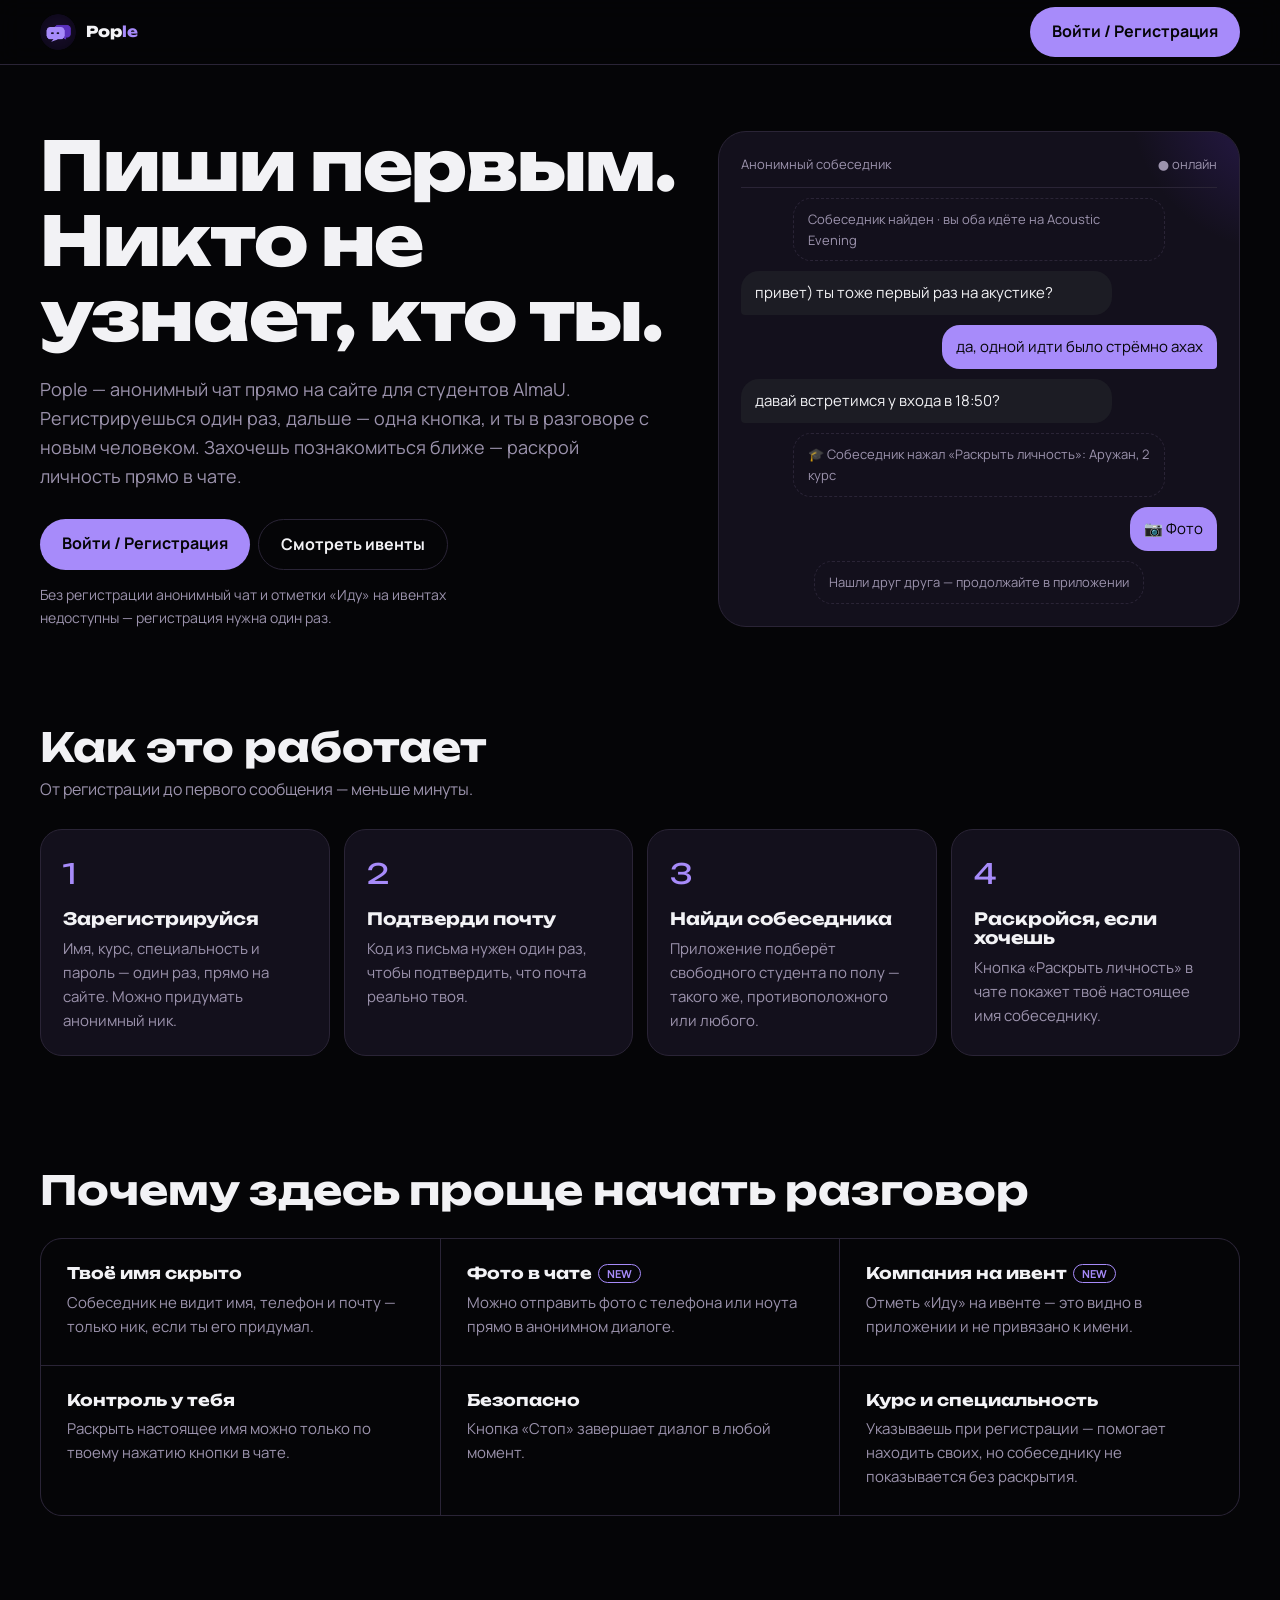
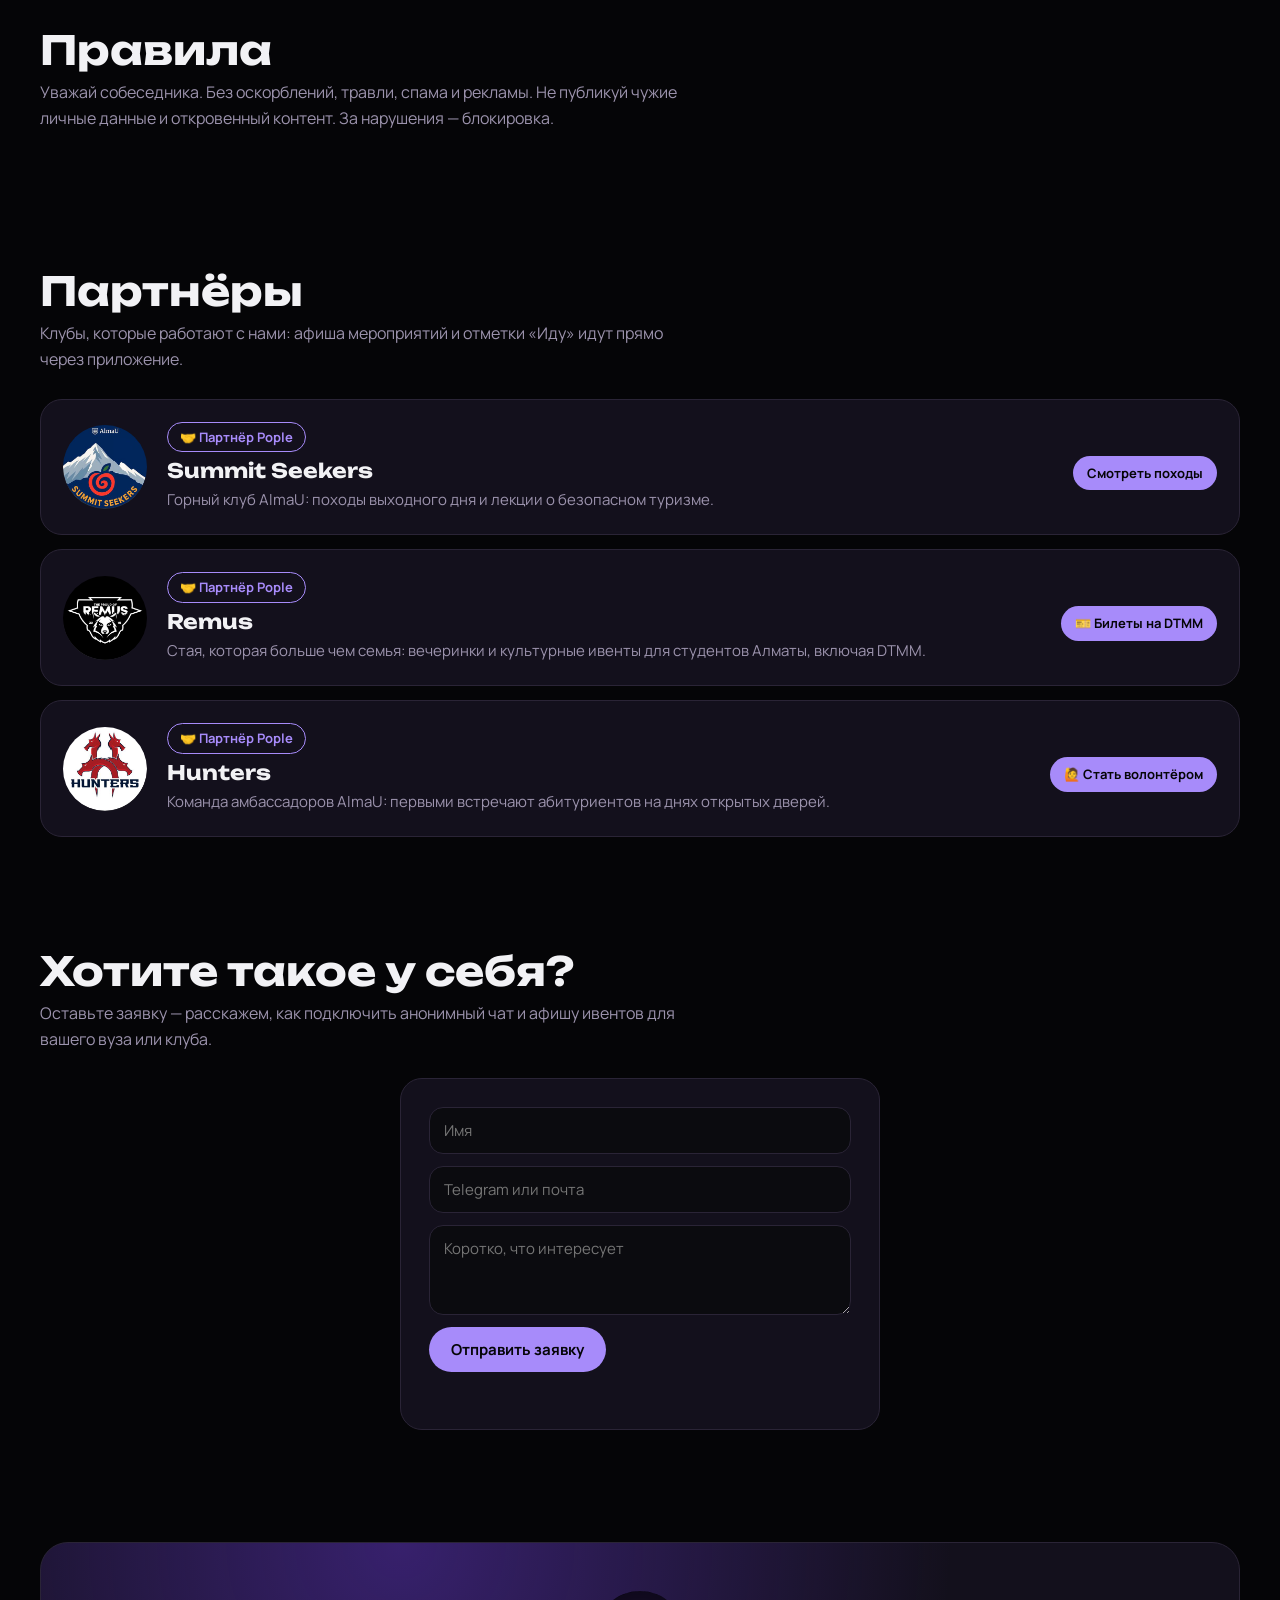
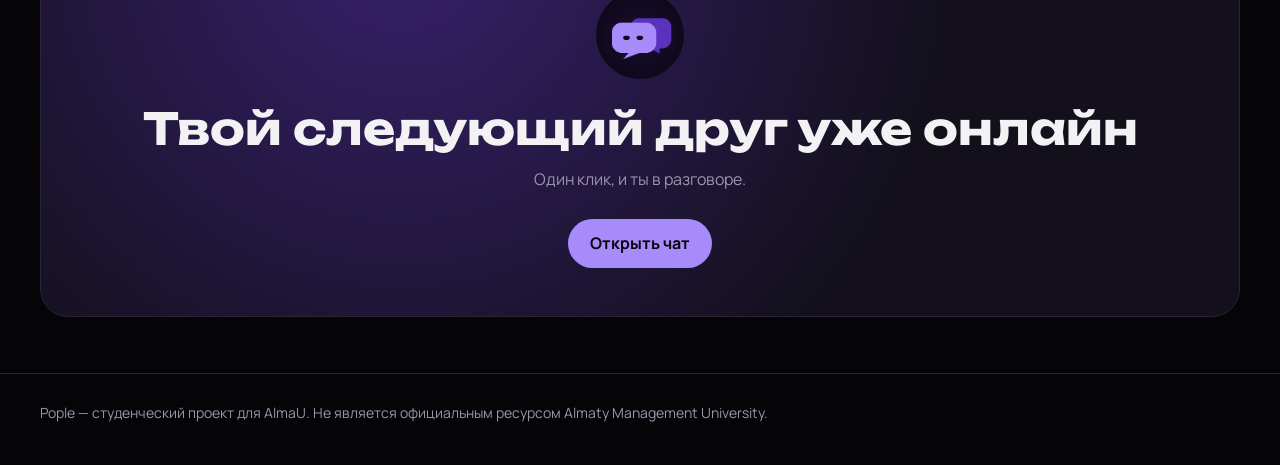
==== site/index.html @ d083f825 "Add Remus and Hunters as partners with their own pages - Home: partner cards for Summit Seekers, Rem" ====
<!DOCTYPE html>
<html lang="ru">
<head>
<meta charset="UTF-8">
<meta name="viewport" content="width=device-width, initial-scale=1, viewport-fit=cover">
<title>Pople — анонимный чат для студентов AlmaU</title>
<link rel="icon" type="image/png" href="img/favicon.png">
<link rel="apple-touch-icon" href="img/apple-touch-icon.png">
<link rel="manifest" href="manifest.json">
<meta name="theme-color" content="#050507">
<meta name="mobile-web-app-capable" content="yes">
<meta name="apple-mobile-web-app-capable" content="yes">
<meta name="apple-mobile-web-app-status-bar-style" content="black-translucent">
<meta name="apple-mobile-web-app-title" content="Pople">
<link rel="preconnect" href="https://fonts.googleapis.com">
<link href="https://fonts.googleapis.com/css2?family=Unbounded:wght@500;700;800&family=Manrope:wght@400;500;700&display=swap" rel="stylesheet">
<style>
:root{--bg:#050507;--panel:#13101c;--line:#2a2436;--text:#f2f2f5;--mute:#9c93ad;--acc:#a78bfa;--acc2:#5b31bd;
 box-sizing:border-box;padding-top:env(safe-area-inset-top,0px);padding-bottom:env(safe-area-inset-bottom,0px)}
*,*:before,*:after{box-sizing:inherit}
html{scroll-padding-top:env(safe-area-inset-top,0px)}
body{margin:0;background:var(--bg);color:var(--text);font:16px/1.6 Manrope,system-ui,sans-serif}
a{color:inherit}
h1,h2,h3{font-family:Unbounded,Manrope,sans-serif;line-height:1.1;margin:0}
.wrap{max-width:1240px;margin:0 auto;padding:0 20px}
nav{position:sticky;top:env(safe-area-inset-top,0px);z-index:10;background:rgba(5,5,7,.85);backdrop-filter:blur(12px);border-bottom:1px solid var(--line)}
nav .wrap{display:flex;align-items:center;gap:8px;height:64px}
.nav-drawer{position:absolute;top:calc(64px + env(safe-area-inset-top,0px));right:20px;max-width:calc(100vw - 40px);min-width:220px;
 background:var(--panel);border:1px solid var(--line);border-radius:18px;padding:8px;display:flex;flex-direction:column;gap:2px;
 box-shadow:0 20px 50px rgba(0,0,0,.5);opacity:0;visibility:hidden;transform:translateY(-8px);transition:opacity .18s,transform .18s}
.nav-drawer.open{opacity:1;visibility:visible;transform:translateY(0)}
.nav-drawer .tab{padding:12px 14px;border-radius:12px;white-space:nowrap}
.nav-drawer .tab.on{background:#1c1826;color:var(--text)}
.logo{display:flex;align-items:center;gap:10px;font-family:Unbounded;font-weight:800;font-size:15px;margin-right:auto;white-space:nowrap;text-decoration:none}
.logo img{width:36px;height:36px;border-radius:50%;flex:none}
.logo b{color:var(--acc)}
.tab{padding:8px 14px;border-radius:999px;text-decoration:none;color:var(--mute);white-space:nowrap;font-weight:500}
.tab.on{background:var(--panel);color:var(--text);border:1px solid var(--line)}
.btn{display:inline-block;background:var(--acc);color:#050507;font-weight:700;padding:12px 22px;border-radius:999px;text-decoration:none;white-space:nowrap}
.btn.ghost{background:transparent;color:var(--text);border:1px solid var(--line)}
.actions{display:flex;gap:8px;flex-wrap:wrap}
.btn.sm{padding:7px 14px;font-size:13px;margin-top:12px}
button.btn{font:700 15px Manrope,system-ui,sans-serif;cursor:pointer;border:none}
button.btn:disabled{opacity:.6;cursor:default}
.going-count{color:var(--mute)}
a:focus-visible,button:focus-visible{outline:2px solid var(--acc);outline-offset:3px}
section{padding:56px 0}
.page{display:none}.page.on{display:block}
/* [hidden] должен побеждать display:grid/flex классов вроде .lead — иначе скрытая форма всё равно видна */
[hidden]{display:none!important}
/* hero */
.hero{display:grid;grid-template-columns:1.1fr .9fr;gap:40px;align-items:center;padding:64px 0 40px}
.hero h1{font-size:clamp(34px,5.6vw,68px);font-weight:800;letter-spacing:-.02em}
.hero p{color:var(--mute);font-size:18px;max-width:34em;margin:22px 0 28px}
.chat{background:var(--panel);border:1px solid var(--line);border-radius:28px;padding:22px;min-height:380px;display:flex;flex-direction:column;gap:10px;position:relative;overflow:hidden}
.chat:before{content:"";position:absolute;inset:-40% -40% auto auto;width:320px;height:320px;background:radial-gradient(var(--acc2),transparent 70%);opacity:.35}
.chat .top{display:flex;justify-content:space-between;color:var(--mute);font-size:13px;border-bottom:1px solid var(--line);padding-bottom:12px;position:relative}
.msg{max-width:78%;padding:10px 14px;border-radius:18px;font-size:15px;position:relative;opacity:0;transform:translateY(8px);animation:in .4s forwards}
.msg.l{background:#1c1c24;border-bottom-left-radius:4px}
.msg.r{background:var(--acc);color:#050507;align-self:flex-end;border-bottom-right-radius:4px}
.msg.sys{align-self:center;background:transparent;border:1px dashed var(--line);color:var(--mute);font-size:13px}
@keyframes in{to{opacity:1;transform:none}}
@media (prefers-reduced-motion:reduce){.msg{animation:none;opacity:1;transform:none}}
/* sections */
.head{display:flex;justify-content:space-between;align-items:end;gap:20px;margin-bottom:26px;flex-wrap:wrap}
.head h2{font-size:clamp(26px,3.4vw,40px)}
.head p{color:var(--mute);margin:8px 0 0;max-width:40em}
.steps{display:grid;grid-template-columns:repeat(4,1fr);gap:14px}
.step{border:1px solid var(--line);border-radius:22px;padding:22px;background:var(--panel)}
.step span{font-family:Unbounded;color:var(--acc);font-size:28px}
.step h3{font-size:17px;margin:14px 0 8px}
.step p{color:var(--mute);margin:0;font-size:15px}
.feat{display:grid;grid-template-columns:repeat(3,1fr);gap:1px;background:var(--line);border:1px solid var(--line);border-radius:22px;overflow:hidden}
.feat div{background:var(--bg);padding:26px}
.feat h3{font-size:16px;margin-bottom:8px}.feat p{color:var(--mute);margin:0;font-size:15px}
.feat .new{color:var(--acc);font-size:11px;font-family:Manrope;font-weight:700;border:1px solid var(--acc);border-radius:999px;padding:1px 8px;margin-left:6px;vertical-align:middle}
code{background:#1c1c24;padding:2px 7px;border-radius:6px;color:var(--acc)}
.filters{display:flex;gap:8px;flex-wrap:wrap}
.filters button{background:var(--panel);color:var(--mute);border:1px solid var(--line);border-radius:999px;padding:8px 16px;font:500 14px Manrope;cursor:pointer}
.filters button.on{background:var(--text);color:var(--bg)}
.grid{display:grid;grid-template-columns:repeat(auto-fill,minmax(270px,1fr));gap:14px}
.tile{position:relative;border-radius:22px;overflow:hidden;min-height:320px;display:flex;flex-direction:column;justify-content:flex-end;padding:20px;border:1px solid var(--line);isolation:isolate}
.tile .art{position:absolute;inset:0;z-index:-1}
.tile .art:after{content:"";position:absolute;inset:0;background:linear-gradient(transparent 25%,rgba(5,5,7,.92) 78%)}
.tile .glyph{position:absolute;top:16px;left:18px;font-size:44px}
.tile .badge{position:absolute;top:16px;left:18px;width:76px;height:76px;border-radius:50%;object-fit:cover;border:2px solid rgba(255,255,255,.2);box-shadow:0 8px 24px rgba(0,0,0,.45);background:#fff}
.ev .badge{width:56px;height:56px}
.tile{padding-top:112px}.tile.ev{padding-top:92px}
.cta .mark{width:88px;height:88px;border-radius:50%;margin-bottom:18px}
.tile .ig{position:absolute;top:18px;right:18px;background:rgba(0,0,0,.45);backdrop-filter:blur(6px);font-size:12px;padding:5px 10px;border-radius:999px;text-decoration:none}
.tile h3{font-size:20px}
.tile p{color:#c8c8d2;font-size:14px;margin:8px 0 12px}
.chips{display:flex;gap:6px;flex-wrap:wrap}
.chips span{font-size:12px;border:1px solid rgba(255,255,255,.18);border-radius:999px;padding:3px 10px;color:#dcdce4}
.tile.wide{grid-column:span 2}
.ev .date{font-family:Unbounded;font-size:13px;color:var(--acc);margin-bottom:8px}
.ev .who{font-size:13px;color:var(--mute)}
.ev .btn{align-self:flex-start}
.empty{color:var(--mute);border:1px dashed var(--line);border-radius:22px;padding:28px;text-align:center}
.cta{border-radius:28px;padding:48px 28px;text-align:center;background:radial-gradient(circle at 30% 0,rgba(91,49,189,.5),transparent 60%),var(--panel);border:1px solid var(--line)}
.cta h2{font-size:clamp(26px,3.6vw,44px);margin-bottom:14px}.cta p{color:var(--mute);margin:0 0 26px}
.stats-bar{display:flex;gap:32px;flex-wrap:wrap;margin:28px 0 0}
.stats-bar div{display:flex;flex-direction:column;gap:4px}
.stats-bar b{font-family:Unbounded;font-size:30px;color:var(--acc)}
.stats-bar span{color:var(--mute);font-size:13px}
.lead{display:grid;gap:12px;max-width:480px;margin:0 auto;background:var(--panel);border:1px solid var(--line);border-radius:22px;padding:28px}
.lead input,.lead textarea{background:#0b0b0f;border:1px solid var(--line);border-radius:14px;padding:12px 14px;color:var(--text);font:15px Manrope;resize:vertical}
.lead input:focus,.lead textarea:focus{outline:2px solid var(--acc);outline-offset:1px}
.lead textarea{min-height:90px}
#register-student-fields{display:grid;gap:12px}
.lead .btn{justify-self:start;border:none;cursor:pointer;font:700 15px Manrope}
.lead-status{color:var(--mute);font-size:14px;margin:0;min-height:1.2em}
.partner-badge{display:inline-flex;align-items:center;gap:6px;border:1px solid var(--acc);color:var(--acc);border-radius:999px;padding:4px 12px;font-size:13px;font-weight:700}
.partner-card{display:flex;align-items:center;gap:20px;flex-wrap:wrap;background:var(--panel);border:1px solid var(--line);border-radius:22px;padding:22px;text-decoration:none}
.partner-card:hover{border-color:var(--acc)}
.partner-card img{width:84px;height:84px;border-radius:50%;object-fit:cover;flex:none}
.partner-card div{flex:1;min-width:220px}.partner-card h3{font-size:20px;margin:8px 0 6px}.partner-card p{color:var(--mute);margin:0;font-size:15px}
.partners{display:grid;gap:14px}
/* Страницы партнёров Remus и Hunters: свой акцент поверх общей темы */
#p-remus{--acc:#ecebf5;--glow:rgba(236,235,245,.18)}
#p-hunters{--acc:#ff5361;--glow:rgba(214,38,52,.35)}
.club-hero.themed{margin-top:32px;padding:40px 32px;border-radius:28px;border:1px solid var(--line);
  background:radial-gradient(circle at 15% 0,var(--glow),transparent 55%),radial-gradient(circle at 100% 100%,rgba(91,49,189,.25),transparent 50%),var(--panel)}
#p-remus .club-hero img{background:#000;border-color:#3a3a46}
#p-hunters .club-hero img{background:#fff;border-color:#5a1820}
.partner-form{max-width:none;margin:0}
.partner-form .row{display:grid;grid-template-columns:1fr 1fr;gap:12px}
.partner-form label{display:grid;gap:6px;font-size:13px;color:var(--mute)}
.partner-split{display:grid;grid-template-columns:1fr 1.1fr;gap:24px;align-items:start}
.partner-split .pitch h2{font-size:clamp(24px,3vw,36px);margin-bottom:12px}
.partner-split .pitch p{color:var(--mute);margin:0 0 14px}
.partner-split .pitch ul{margin:0;padding-left:20px;color:#dcdce4;display:grid;gap:8px}
@media(max-width:760px){.partner-split,.partner-form .row{grid-template-columns:1fr}.club-hero.themed{padding:28px 20px}}
.club-hero{display:flex;gap:32px;align-items:center;flex-wrap:wrap;padding:56px 0 24px}
.club-hero img{width:160px;height:160px;border-radius:50%;object-fit:cover;border:3px solid var(--line);flex:none}
.club-hero h1{font-size:clamp(34px,5vw,60px);font-weight:800;margin:14px 0 10px}
.club-hero p{color:var(--mute);font-size:18px;max-width:36em;margin:0 0 22px}
.hike{display:flex;flex-direction:column;gap:10px;background:var(--panel);border:1px solid var(--line);border-radius:22px;padding:22px}
.hike .when{font-family:Unbounded;font-size:13px;color:var(--acc)}
.hike h3{font-size:19px}.hike p{margin:0;color:var(--mute);font-size:14px}
.hike .meta{display:flex;gap:6px;flex-wrap:wrap}
.hike .meta span,.demo-tag{font-size:12px;border:1px solid var(--line);border-radius:999px;padding:3px 10px;color:#dcdce4}
.demo-tag{color:var(--mute);margin-left:8px;font-family:Manrope;font-weight:500}
.spots{font-size:13px;color:var(--text)}
.bar{height:6px;border-radius:99px;background:var(--line);overflow:hidden}.bar i{display:block;height:100%;background:var(--acc);border-radius:99px}
.hike .btn{align-self:flex-start;margin-top:auto}
.rules{display:grid;gap:10px;padding:0;margin:0;list-style:none}
.rules li{background:var(--panel);border:1px solid var(--line);border-radius:16px;padding:14px 18px;color:#dcdce4}
.checklist{display:grid;grid-template-columns:repeat(auto-fill,minmax(260px,1fr));gap:8px}
.checklist label{display:flex;gap:10px;align-items:center;background:var(--panel);border:1px solid var(--line);border-radius:14px;padding:11px 14px;cursor:pointer}
.checklist input{accent-color:var(--acc);width:18px;height:18px;flex:none}
details.lesson{background:var(--panel);border:1px solid var(--line);border-radius:16px;margin-bottom:10px}
details.lesson summary{padding:16px 20px;cursor:pointer;font-weight:700;list-style:none}
details.lesson summary::-webkit-details-marker{display:none}
details.lesson[open] summary{color:var(--acc)}
details.lesson ul{margin:0;padding:0 20px 18px 40px;color:#dcdce4;display:grid;gap:6px}
.authbox{max-width:480px;margin:0 auto;display:grid;gap:14px}
.authtabs{display:flex;gap:8px;background:var(--panel);border:1px solid var(--line);border-radius:999px;padding:4px}
.authtab{flex:1;border:none;background:transparent;color:var(--mute);padding:10px;border-radius:999px;font:700 14px Manrope;cursor:pointer}
.authtab.on{background:var(--acc);color:#050507}
.gender-pick{display:flex;gap:10px;flex-wrap:wrap;justify-content:center}
.gender-pick label{display:flex;align-items:center;gap:8px;background:var(--panel);border:1px solid var(--line);border-radius:999px;padding:9px 16px;cursor:pointer;font-size:14px}
.gender-pick input{accent-color:var(--acc)}
#chat-box{max-height:60vh;overflow-y:auto}
.people-search{width:100%;max-width:480px;display:block;margin:0 auto 18px;background:#0b0b0f;border:1px solid var(--line);
 border-radius:999px;padding:12px 18px;color:var(--text);font:15px Manrope}
.people-search:focus{outline:2px solid var(--acc);outline-offset:1px}
.people-row{display:flex;justify-content:space-between;align-items:center;gap:12px;background:var(--panel);
 border:1px solid var(--line);border-radius:16px;padding:14px 18px;margin-bottom:8px}
.people-row small{color:var(--mute);font-size:13px;display:block;margin-top:2px}
.course-card{background:var(--panel);border:1px solid var(--line);border-radius:16px;padding:16px 18px;margin-bottom:10px}
.course-card h4{margin:0 0 4px;font-size:17px}
.course-card .meta{color:var(--mute);font-size:13px;margin:0 0 10px}
.course-card .actions{margin-top:10px}
.mini-form{display:flex;gap:8px;flex-wrap:wrap;align-items:center;margin-top:10px;padding-top:10px;border-top:1px solid var(--line)}
.mini-form input,.mini-form select{background:#0b0b0f;border:1px solid var(--line);border-radius:10px;padding:8px 10px;color:var(--text);font:14px Manrope}
.mini-form input[type="number"]{width:80px}
.mini-form input[type="time"]{width:110px}
.roster-row{display:flex;justify-content:space-between;align-items:center;gap:10px;padding:8px 0;border-top:1px solid var(--line)}
.roster-row:first-child{border-top:none}
.grade-pill{font-size:12px;border:1px solid var(--line);border-radius:999px;padding:3px 10px;color:#dcdce4;margin:2px 4px 2px 0;display:inline-block}
.chat-input{display:flex;gap:10px;margin-top:14px}
.chat-input input{flex:1;background:#0b0b0f;border:1px solid var(--line);border-radius:999px;padding:12px 18px;color:var(--text);font:15px Manrope}
.chat-input input:focus{outline:2px solid var(--acc);outline-offset:1px}
.chat-input .btn{border:none;cursor:pointer;padding:12px 22px}
.chat-input #photo-btn{border-radius:999px;padding:10px 14px;cursor:pointer;font-size:17px;flex:none}
.msg img{max-width:100%;border-radius:12px;display:block}
.msg.reveal{align-self:center;background:rgba(167,139,250,.16);border:1px solid var(--acc);color:var(--acc);font-weight:700;font-size:14px;border-radius:14px}
.empty .btn{margin-top:14px}
footer{border-top:1px solid var(--line);color:var(--mute);font-size:14px;padding:28px 0 40px}
@media(max-width:900px){.hero{grid-template-columns:1fr}.steps{grid-template-columns:1fr 1fr}.feat{grid-template-columns:1fr}.tile.wide{grid-column:auto}}
@media(max-width:520px){.steps{grid-template-columns:1fr}nav .btn{padding:8px 14px;font-size:13px}}
</style>
</head>
<body>
<nav>
 <div class="wrap">
  <a href="#home" class="logo"><img src="img/logo.png" alt=""><span>Pop<b>le</b></span></a>
  <button type="button" class="btn ghost" id="nav-menu-btn" aria-expanded="false" aria-controls="nav-drawer" hidden>☰ Меню</button>
  <a class="btn" id="nav-auth-btn" href="#chat">Войти / Регистрация</a>
 </div>
 <div class="nav-drawer" id="nav-drawer">
  <a class="tab" href="#home" data-p="home">О проекте</a>
  <a class="tab" href="#clubs" data-p="clubs">Студенческие клубы</a>
  <a class="tab" href="#events" data-p="events">Ивенты</a>
  <a class="tab" href="#summit" data-p="summit">🏔 Summit Seekers</a>
  <a class="tab" href="#remus" data-p="remus">🐺 Remus</a>
  <a class="tab" href="#hunters" data-p="hunters">🦅 Hunters</a>
  <a class="tab" href="#chat" data-p="chat">💬 Анонимный чат</a>
  <a class="tab" href="#people" data-p="people">🔎 Люди</a>
  <a class="tab" href="#academics" data-p="academics">🎓 Учёба</a>
 </div>
</nav>

<main class="wrap">
<!-- HOME -->
<div class="page" id="p-home">
 <div class="hero">
  <div>
   <h1>Пиши первым. Никто не узнает, кто ты.</h1>
   <p>Pople — анонимный чат прямо на сайте для студентов AlmaU. Регистрируешься один раз, дальше — одна кнопка, и ты в разговоре с новым человеком. Захочешь познакомиться ближе — раскрой личность прямо в чате.</p>
   <div class="actions">
    <a class="btn" href="#chat" id="hero-auth-btn">Войти / Регистрация</a>
    <a class="btn" href="#chat" id="hero-authed-btn" hidden>💬 Открыть анонимный чат</a>
    <a class="btn ghost" href="#events">Смотреть ивенты</a>
   </div>
   <p style="color:var(--mute);font-size:14px;margin:14px 0 0" id="hero-auth-note">Без регистрации анонимный чат и отметки «Иду» на ивентах недоступны — регистрация нужна один раз.</p>
   <div class="stats-bar" id="stats" aria-live="polite"></div>
  </div>
  <div class="chat" aria-label="Пример анонимного диалога">
   <div class="top"><span>Анонимный собеседник</span><span>● онлайн</span></div>
   <div class="msg sys" style="animation-delay:.2s">Собеседник найден · вы оба идёте на Acoustic Evening</div>
   <div class="msg l" style="animation-delay:.8s">привет) ты тоже первый раз на акустике?</div>
   <div class="msg r" style="animation-delay:1.6s">да, одной идти было стрёмно ахах</div>
   <div class="msg l" style="animation-delay:2.4s">давай встретимся у входа в 18:50?</div>
   <div class="msg sys" style="animation-delay:3.2s">🎓 Собеседник нажал «Раскрыть личность»: Аружан, 2 курс</div>
   <div class="msg r" style="animation-delay:4s">📷 Фото</div>
   <div class="msg sys" style="animation-delay:4.6s">Нашли друг друга — продолжайте в приложении</div>
  </div>
 </div>

 <section>
  <div class="head"><div><h2>Как это работает</h2><p>От регистрации до первого сообщения — меньше минуты.</p></div></div>
  <div class="steps">
   <div class="step"><span>1</span><h3>Зарегистрируйся</h3><p>Имя, курс, специальность и пароль — один раз, прямо на сайте. Можно придумать анонимный ник.</p></div>
   <div class="step"><span>2</span><h3>Подтверди почту</h3><p>Код из письма нужен один раз, чтобы подтвердить, что почта реально твоя.</p></div>
   <div class="step"><span>3</span><h3>Найди собеседника</h3><p>Приложение подберёт свободного студента по полу — такого же, противоположного или любого.</p></div>
   <div class="step"><span>4</span><h3>Раскройся, если хочешь</h3><p>Кнопка «Раскрыть личность» в чате покажет твоё настоящее имя собеседнику.</p></div>
  </div>
 </section>

 <section>
  <div class="head"><div><h2>Почему здесь проще начать разговор</h2></div></div>
  <div class="feat">
   <div><h3>Твоё имя скрыто</h3><p>Собеседник не видит имя, телефон и почту — только ник, если ты его придумал.</p></div>
   <div><h3>Фото в чате<span class="new">NEW</span></h3><p>Можно отправить фото с телефона или ноута прямо в анонимном диалоге.</p></div>
   <div><h3>Компания на ивент<span class="new">NEW</span></h3><p>Отметь «Иду» на ивенте — это видно в приложении и не привязано к имени.</p></div>
   <div><h3>Контроль у тебя</h3><p>Раскрыть настоящее имя можно только по твоему нажатию кнопки в чате.</p></div>
   <div><h3>Безопасно</h3><p>Кнопка «Стоп» завершает диалог в любой момент.</p></div>
   <div><h3>Курс и специальность</h3><p>Указываешь при регистрации — помогает находить своих, но собеседнику не показывается без раскрытия.</p></div>
  </div>
 </section>

 <section>
  <div class="head"><div><h2>Правила</h2><p>Уважай собеседника. Без оскорблений, травли, спама и рекламы. Не публикуй чужие личные данные и откровенный контент. За нарушения — блокировка.</p></div></div>
 </section>

 <section>
  <div class="head"><div><h2>Партнёры</h2><p>Клубы, которые работают с нами: афиша мероприятий и отметки «Иду» идут прямо через приложение.</p></div></div>
  <div class="partners">
   <a class="partner-card" href="#summit">
    <img src="img/clubs/summit.jpg" alt="Логотип Summit Seekers">
    <div><span class="partner-badge">🤝 Партнёр Pople</span><h3>Summit Seekers</h3>
    <p>Горный клуб AlmaU: походы выходного дня и лекции о безопасном туризме.</p></div>
    <span class="btn sm">Смотреть походы</span>
   </a>
   <a class="partner-card" href="#remus">
    <img src="img/clubs/remus.jpg" alt="Логотип Remus">
    <div><span class="partner-badge">🤝 Партнёр Pople</span><h3>Remus</h3>
    <p>Стая, которая больше чем семья: вечеринки и культурные ивенты для студентов Алматы, включая DTMM.</p></div>
    <span class="btn sm">🎫 Билеты на DTMM</span>
   </a>
   <a class="partner-card" href="#hunters">
    <img src="img/clubs/hunters.jpg" alt="Логотип Hunters">
    <div><span class="partner-badge">🤝 Партнёр Pople</span><h3>Hunters</h3>
    <p>Команда амбассадоров AlmaU: первыми встречают абитуриентов на днях открытых дверей.</p></div>
    <span class="btn sm">🙋 Стать волонтёром</span>
   </a>
  </div>
 </section>

 <section>
  <div class="head"><div><h2>Хотите такое у себя?</h2><p>Оставьте заявку — расскажем, как подключить анонимный чат и афишу ивентов для вашего вуза или клуба.</p></div></div>
  <form class="lead" id="lead-form">
   <input name="name" placeholder="Имя" required maxlength="80" autocomplete="name">
   <input name="contact" placeholder="Telegram или почта" required maxlength="80" autocomplete="email">
   <textarea name="message" placeholder="Коротко, что интересует" maxlength="300"></textarea>
   <button class="btn" type="submit">Отправить заявку</button>
   <p class="lead-status" id="lead-status"></p>
  </form>
 </section>

 <section><div class="cta"><img class="mark" src="img/logo.png" alt="Логотип Pople"><h2>Твой следующий друг уже онлайн</h2><p>Один клик, и ты в разговоре.</p><a class="btn" href="#chat">Открыть чат</a></div></section>
</div>

<!-- CLUBS -->
<div class="page" id="p-clubs">
 <section>
  <div class="head"><div><h2>Студенческие клубы AlmaU</h2><p>Найди своих: от сцены и спорта до гор и искусства. Нажми на Instagram клуба, чтобы вступить.</p></div>
   <div class="filters" id="cf"></div></div>
  <div class="grid" id="clubs"></div>
 </section>
</div>

<!-- SUMMIT SEEKERS: партнёр -->
<div class="page" id="p-summit">
 <div class="club-hero">
  <img src="img/clubs/summit.jpg" alt="Логотип Summit Seekers">
  <div>
   <span class="partner-badge">🤝 Партнёр Pople</span>
   <h1>Summit Seekers</h1>
   <p>Горный клуб AlmaU: безопасный туризм, выносливость, командная работа и бережное отношение к природе. Лекции о туризме и походы в горы.</p>
   <div class="actions">
    <a class="btn" href="#summit" data-scroll="summit-hikes">Выбрать поход</a>
    <a class="btn ghost" href="https://instagram.com/summit.seekers.almau" target="_blank" rel="noopener">Instagram клуба</a>
   </div>
  </div>
 </div>

 <section id="summit-hikes">
  <div class="head"><div><h2>Ближайшие походы</h2><p>Запись на походы временно на паузе — переносим её из Telegram-бота прямо в приложение. Следите за Instagram клуба, чтобы не пропустить.</p></div></div>
  <div class="grid" id="hikes" aria-live="polite"></div>
 </section>

 <section>
  <div class="head"><div><h2>Как это работает</h2></div></div>
  <div class="steps">
   <div class="step"><span>1</span><h3>Выберите поход</h3><p>Дата, сбор, сложность и число свободных мест видны сразу.</p></div>
   <div class="step"><span>2</span><h3>Запишитесь</h3><p>Запись переезжает в приложение — скоро можно будет оставить имя и телефон прямо здесь.</p></div>
   <div class="step"><span>3</span><h3>Получите напоминания</h3><p>За сутки и за 3 часа: место сбора, прогноз погоды и список вещей.</p></div>
   <div class="step"><span>4</span><h3>Отметьтесь после спуска</h3><p>Кнопка «Я спустился» сообщает организатору, что вы вернулись. Есть и кнопка SOS.</p></div>
  </div>
 </section>

 <section>
  <div class="head"><div><h2>Безопасность в горах</h2></div></div>
  <ul class="rules" id="safety"></ul>
 </section>

 <section>
  <div class="head"><div><h2>Что взять с собой</h2><p>Отмечайте, что уже собрали: галочки сохраняются в вашем браузере.</p></div></div>
  <div class="checklist" id="gear"></div>
 </section>

 <section>
  <div class="head"><div><h2>Школа туризма</h2><p>Короткие уроки для тех, кто идёт в горы. Те же уроки есть в боте: команда /school.</p></div></div>
  <div id="lessons"></div>
 </section>

 <section><div class="cta"><img class="mark" src="img/clubs/summit.jpg" alt="Логотип Summit Seekers"><h2>Идёте в горы с Summit Seekers?</h2><p>Summit Seekers — партнёр Pople.</p><a class="btn ghost" href="https://instagram.com/summit.seekers.almau" target="_blank" rel="noopener">Instagram клуба</a></div></section>
</div>

<!-- REMUS: партнёр -->
<div class="page" id="p-remus">
 <div class="club-hero themed">
  <img src="img/clubs/remus.jpg" alt="Логотип Remus">
  <div>
   <span class="partner-badge">🤝 Партнёр Pople</span>
   <h1>Remus</h1>
   <p>Стая, которая больше чем семья. С 2015 года Remus собирает студентов Алматы на культурные и развлекательные вечеринки: DTMM, Remus Night, Secret Santa и AVA.</p>
   <div class="actions">
    <a class="btn" href="#remus" data-scroll="remus-tickets">🎫 Купить билет на DTMM</a>
    <a class="btn ghost" href="https://instagram.com/remus.almaty" target="_blank" rel="noopener">Instagram клуба</a>
   </div>
  </div>
 </div>

 <section id="remus-tickets">
  <div class="partner-split">
   <div class="pitch">
    <span class="partner-badge">🎫 DTMM</span>
    <h2>Билеты на DTMM</h2>
    <p>Главный ивент стаи Remus. Оставь заявку на билет: организаторы свяжутся с тобой, расскажут про оплату и пришлют билет.</p>
    <ul>
     <li>Дата, место и цена — у организаторов и в Instagram клуба.</li>
     <li>Можно взять билеты сразу на компанию, до 10 штук.</li>
     <li>Хочешь пойти, но не с кем? Найди компанию в анонимном чате Pople.</li>
    </ul>
   </div>
   <form class="lead partner-form" id="remus-ticket-form">
    <div class="row">
     <label>Имя<input name="name" required maxlength="80" autocomplete="name"></label>
     <label>Telegram или телефон<input name="contact" required maxlength="80" autocomplete="tel"></label>
    </div>
    <label>Сколько билетов<input name="qty" type="number" min="1" max="10" value="1" required></label>
    <label>Комментарий<textarea name="note" maxlength="200" placeholder="Например: идём втроём с 2 курса"></textarea></label>
    <button class="btn" type="submit">🎫 Купить билет на DTMM</button>
    <p class="lead-status" id="remus-ticket-status" aria-live="polite"></p>
   </form>
  </div>
 </section>

 <section>
  <div class="head"><div><h2>Ивенты стаи</h2><p>Отмечайся «Иду» во вкладке «Ивенты», чтобы найти компанию.</p></div></div>
  <div class="grid" id="remus-events" aria-live="polite"></div>
 </section>

 <section>
  <div class="head"><div><h2>Как купить билет</h2></div></div>
  <div class="steps">
   <div class="step"><span>1</span><h3>Оставь заявку</h3><p>Имя, контакт и сколько билетов нужно.</p></div>
   <div class="step"><span>2</span><h3>Жди сообщения</h3><p>Организатор Remus напишет тебе в Telegram или позвонит.</p></div>
   <div class="step"><span>3</span><h3>Оплати</h3><p>Способ оплаты и цену подскажет организатор.</p></div>
   <div class="step"><span>4</span><h3>Приходи</h3><p>Покажи билет на входе — и ты в стае.</p></div>
  </div>
 </section>

 <section><div class="cta"><img class="mark" src="img/clubs/remus.jpg" alt="Логотип Remus" style="background:#000"><h2>Увидимся на DTMM?</h2><p>Remus — партнёр Pople.</p><div class="actions" style="justify-content:center"><a class="btn" href="#remus" data-scroll="remus-tickets">🎫 Купить билет на DTMM</a><a class="btn ghost" href="https://instagram.com/remus.almaty" target="_blank" rel="noopener">Instagram клуба</a></div></div></section>
</div>

<!-- HUNTERS: партнёр -->
<div class="page" id="p-hunters">
 <div class="club-hero themed">
  <img src="img/clubs/hunters.jpg" alt="Логотип Hunters">
  <div>
   <span class="partner-badge">🤝 Партнёр Pople</span>
   <h1>Hunters</h1>
   <p>Команда амбассадоров AlmaU: первые, кого встречают абитуриенты. Продвигают университет и его ценности на днях открытых дверей, выставках и студенческих вечеринках.</p>
   <div class="actions">
    <a class="btn" href="#hunters" data-scroll="hunters-volunteer">🙋 Записаться волонтёром на день открытых дверей</a>
    <a class="btn ghost" href="https://instagram.com/almau_hunters" target="_blank" rel="noopener">Instagram клуба</a>
   </div>
  </div>
 </div>

 <section id="hunters-volunteer">
  <div class="partner-split">
   <div class="pitch">
    <span class="partner-badge">🦅 Open Day</span>
    <h2>Волонтёры на день открытых дверей</h2>
    <p id="hunters-openday-date">Hunters собирают команду волонтёров, которые помогут абитуриентам и их родителям познакомиться с AlmaU.</p>
    <ul>
     <li>Встречать гостей и помогать на регистрации.</li>
     <li>Проводить экскурсии по кампусу.</li>
     <li>Рассказывать о студенческой жизни и клубах.</li>
    </ul>
   </div>
   <form class="lead partner-form" id="hunters-volunteer-form">
    <div class="row">
     <label>Имя и фамилия<input name="name" required maxlength="80" autocomplete="name"></label>
     <label>Telegram или телефон<input name="contact" required maxlength="80" autocomplete="tel"></label>
    </div>
    <label>Курс и специальность<input name="course" maxlength="60" placeholder="Например: 2 курс, маркетинг"></label>
    <label>Почему хочешь стать волонтёром<textarea name="note" maxlength="180"></textarea></label>
    <button class="btn" type="submit">🙋 Записаться волонтёром</button>
    <p class="lead-status" id="hunters-volunteer-status" aria-live="polite"></p>
   </form>
  </div>
 </section>

 <section>
  <div class="head"><div><h2>Как стать волонтёром</h2></div></div>
  <div class="steps">
   <div class="step"><span>1</span><h3>Оставь заявку</h3><p>Имя, курс и контакт — меньше минуты.</p></div>
   <div class="step"><span>2</span><h3>Познакомься с командой</h3><p>Hunters свяжутся с тобой и позовут на встречу перед Open Day.</p></div>
   <div class="step"><span>3</span><h3>Получи роль</h3><p>Регистрация, экскурсии или навигация — по твоему выбору.</p></div>
   <div class="step"><span>4</span><h3>Встречай абитуриентов</h3><p>Покажи им AlmaU таким, каким его знаешь ты.</p></div>
  </div>
 </section>

 <section><div class="cta"><img class="mark" src="img/clubs/hunters.jpg" alt="Логотип Hunters" style="background:#fff"><h2>Станешь лицом AlmaU на Open Day?</h2><p>Hunters — партнёр Pople.</p><div class="actions" style="justify-content:center"><a class="btn" href="#hunters" data-scroll="hunters-volunteer">🙋 Записаться волонтёром на день открытых дверей</a><a class="btn ghost" href="https://instagram.com/almau_hunters" target="_blank" rel="noopener">Instagram клуба</a></div></div></section>
</div>

<!-- EVENTS -->
<div class="page" id="p-events">
 <section>
  <div class="head"><div><h2>Ивенты и встречи со спикерами</h2><p>Отметься «Иду» — подбор компании на ивент скоро заработает прямо в приложении.</p></div>
   <div class="filters" id="ef"></div></div>
  <div class="grid" id="events"></div>
 </section>
</div>

<!-- ЧАТ: анонимный чат прямо на сайте, без Telegram -->
<div class="page" id="p-chat">
 <section id="chat-auth">
  <div class="head"><div><h2>Анонимный чат</h2><p>Зарегистрируйся — мы анонимно соединим тебя с другим студентом. Имя, фамилию и телефон собеседник не видит.</p></div></div>
  <div class="authbox">
   <div class="authtabs">
    <button type="button" class="authtab on" data-authtab="login">Войти</button>
    <button type="button" class="authtab" data-authtab="register">Регистрация</button>
   </div>
   <form class="lead" id="login-form">
    <input name="email" type="email" placeholder="Почта" required autocomplete="email">
    <input name="password" type="password" placeholder="Пароль" required autocomplete="current-password">
    <button class="btn" type="submit">Войти</button>
    <p class="lead-status" id="login-status"></p>
   </form>
   <form class="lead" id="register-form" hidden>
    <div class="gender-pick">
     <label><input type="radio" name="account_type" value="student" checked> Студент</label>
     <label><input type="radio" name="account_type" value="teacher"> Преподаватель</label>
     <label><input type="radio" name="account_type" value="registrar"> Отдел расписания</label>
    </div>
    <input name="first_name" placeholder="Имя" required maxlength="80" autocomplete="given-name">
    <input name="last_name" placeholder="Фамилия" required maxlength="80" autocomplete="family-name">
    <input name="phone" placeholder="Телефон" required autocomplete="tel">
    <input name="email" type="email" placeholder="Почта" required autocomplete="email">
    <input name="password" type="password" placeholder="Пароль (мин. 6 символов)" required minlength="6" autocomplete="new-password">
    <div id="register-student-fields">
     <input name="course" placeholder="Курс (например, 2)" maxlength="120">
     <input name="specialty" placeholder="Специальность" maxlength="120">
     <input name="nickname" placeholder="Анонимный ник (необязательно)" maxlength="40">
     <div class="gender-pick">
      <label><input type="radio" name="gender" value="male"> Парень</label>
      <label><input type="radio" name="gender" value="female"> Девушка</label>
     </div>
    </div>
    <input name="invite_key" id="register-invite-key" placeholder="Ключ-приглашение от администрации" maxlength="80" hidden>
    <button class="btn" type="submit" id="register-submit-btn">Зарегистрироваться</button>
    <input name="code" id="register-code" placeholder="Код из письма (6 цифр)" inputmode="numeric" maxlength="6" autocomplete="one-time-code" hidden>
    <button class="btn" type="button" id="register-verify-btn" hidden>Подтвердить почту</button>
    <p class="lead-status" id="register-status"></p>
   </form>
  </div>
 </section>

 <section id="chat-search" hidden>
  <div class="head"><div><h2>Найти собеседника</h2><p>Кого ищешь?</p></div></div>
  <div class="authbox">
   <div class="gender-pick">
    <label><input type="radio" name="preference" value="any" checked> Любой пол</label>
    <label><input type="radio" name="preference" value="same"> Такой же пол</label>
    <label><input type="radio" name="preference" value="opposite"> Противоположный пол</label>
   </div>
   <div class="actions" style="justify-content:center">
    <button class="btn" id="search-btn" type="button">🔍 Найти собеседника</button>
    <button class="btn ghost" id="logout-btn" type="button">Выйти</button>
   </div>
  </div>
 </section>

 <section id="chat-waiting" hidden>
  <div class="empty">Ищем собеседника…<br><button class="btn ghost sm" id="cancel-search-btn" type="button">Отменить</button></div>
 </section>

 <section id="chat-room" hidden>
  <div class="head"><div><h2 id="chat-partner-name">Анонимный собеседник</h2><p>Сообщения анонимны — ни твой телефон, ни фамилия ему не видны, пока кто-то не нажмёт «Раскрыть личность».</p></div>
   <div class="actions">
    <button class="btn ghost sm" id="reveal-btn" type="button">🎓 Раскрыть личность</button>
    <button class="btn ghost sm" id="next-btn" type="button">⏭ Следующий</button>
    <button class="btn ghost sm" id="stop-btn" type="button">⛔ Стоп</button>
   </div>
  </div>
  <div class="chat" id="chat-box" aria-live="polite"></div>
  <form class="chat-input" id="send-form">
   <button class="btn ghost" id="photo-btn" type="button" title="Отправить фото">📷</button>
   <input type="file" id="photo-input" accept="image/jpeg,image/png,image/webp,image/gif" hidden>
   <input name="text" id="chat-text" placeholder="Напиши сообщение…" autocomplete="off" maxlength="2000">
   <button class="btn" type="submit">➤</button>
  </form>
 </section>
</div>

<!-- ЛЮДИ: поиск собеседника по ФИО — обычный, не анонимный чат. Одна из фич сайта наравне с анонимным чатом -->
<div class="page" id="p-people">
 <section id="people-guard" hidden>
  <div class="empty">Чтобы искать людей по имени, сначала войдите или зарегистрируйтесь.
   <br><a class="btn sm" href="#chat" style="margin-top:14px;display:inline-block">Войти / Регистрация</a></div>
 </section>

 <section id="people-list">
  <div class="head"><div><h2>Люди</h2><p>Все, кто зарегистрирован на платформе — ищи по имени и фамилии или листай список. Это обычный чат, не анонимный: тебя видно по имени.</p></div></div>
  <input type="text" id="people-search-input" class="people-search" placeholder="Имя и фамилия…" autocomplete="off" maxlength="80">
  <div id="people-results"></div>
  <div class="head" style="margin-top:32px"><div><h2 style="font-size:22px">Мои диалоги</h2></div></div>
  <div id="people-dialogs"></div>
 </section>

 <section id="people-chat" hidden>
  <div class="head"><div><h2 id="people-chat-partner-name">Собеседник</h2><p>Обычный чат — видно твоё имя, курс и специальность.</p></div>
   <div class="actions">
    <button class="btn ghost sm" id="people-back-btn" type="button">← К списку</button>
   </div>
  </div>
  <div class="chat" id="people-chat-box" aria-live="polite"></div>
  <form class="chat-input" id="people-send-form">
   <input name="text" id="people-chat-text" placeholder="Напиши сообщение…" autocomplete="off" maxlength="2000">
   <button class="btn" type="submit">➤</button>
  </form>
 </section>
</div>

<!-- УЧЁБА: расписание, оценки, запись на дисциплины — первый модуль учебной части -->
<div class="page" id="p-academics">
 <section id="academics-guard" hidden>
  <div class="empty">Чтобы видеть расписание и оценки, сначала войдите или зарегистрируйтесь.
   <br><a class="btn sm" href="#chat" style="margin-top:14px;display:inline-block">Войти / Регистрация</a></div>
 </section>

 <section id="academics-main" hidden>
  <div class="head"><div><h2>Учёба</h2><p>Твои дисциплины, расписание и оценки.</p></div></div>

  <div class="head" style="margin-top:8px"><div><h3 style="font-size:20px">Моё расписание</h3></div></div>
  <div id="academics-schedule"></div>

  <div class="head" style="margin-top:28px"><div><h3 style="font-size:20px">Мои оценки</h3></div></div>
  <div id="academics-grades"></div>

  <div class="head" style="margin-top:28px"><div><h3 style="font-size:20px">Моя посещаемость</h3></div></div>
  <div id="academics-attendance"></div>

  <div class="head" style="margin-top:28px"><div><h3 style="font-size:20px">Мои дисциплины</h3></div></div>
  <div id="academics-my-courses"></div>

  <div class="head" style="margin-top:28px"><div><h3 style="font-size:20px">Все дисциплины</h3><p>Запишись, чтобы дисциплина появилась в расписании и оценках.</p></div></div>
  <div id="academics-all-courses"></div>
 </section>

 <section id="academics-teaching" hidden>
  <div class="head" style="margin-top:36px"><div><h3 style="font-size:20px">Преподавание</h3><p>Видно только преподавателям и админам.</p></div></div>

  <form class="lead" id="academics-create-course-form">
   <input name="code" placeholder="Код дисциплины (напр. CS101)" required maxlength="20">
   <input name="title" placeholder="Название" required maxlength="200">
   <textarea name="description" placeholder="Описание (необязательно)" maxlength="2000"></textarea>
   <button class="btn" type="submit">Создать дисциплину</button>
   <p class="lead-status" id="academics-create-status"></p>
  </form>

  <div id="academics-teaching-courses"></div>
 </section>
</div>
</main>

<footer><div class="wrap">Pople — студенческий проект для AlmaU. Не является официальным ресурсом Almaty Management University.</div></footer>

<script>
// Адрес бэкенда (bot/api_server.py) — отдельный сервис, задеплоенный независимо от бота.
// После деплоя заменить на свой домен вида https://<проект>.up.railway.app — см. README → раздел «API».
const API = "https://almaumessanger-production.up.railway.app";

// Подпись кнопки «Иду» между перезагрузками страницы — просто UX-подсказка,
// реальная проверка и подсчёт всегда идут через авторизованный запрос на сервер.
const isGoingLocally = id => { try { return localStorage.getItem("going:" + id) === "1"; } catch { return false; } };
const setGoingLocally = (id, going) => { try { localStorage.setItem("going:" + id, going ? "1" : "0"); } catch {} };

const G = ([a, b]) => `radial-gradient(circle at 70% 20%,${a},transparent 60%),linear-gradient(160deg,${b},#050507)`;
const esc = s => String(s).replace(/[&<>"]/g, c => ({"&":"&amp;","<":"&lt;",">":"&gt;",'"':"&quot;"}[c]));

function filters(el, list, render) {
  const tags = ["Все", ...new Set(list.map(x => x.category))];
  el.innerHTML = tags.map((t, i) => `<button class="${i ? "" : "on"}" data-t="${esc(t)}">${esc(t)}</button>`).join("");
  el.onclick = e => {
    const b = e.target.closest("button"); if (!b) return;
    el.querySelectorAll("button").forEach(x => x.classList.toggle("on", x === b));
    render(b.dataset.t);
  };
}

// Логотип, если он есть, иначе эмодзи
const badge = (logo, emoji, name) => logo
  ? `<img class="badge" src="${esc(logo)}" alt="Логотип ${esc(name)}" loading="lazy">`
  : `<div class="glyph">${emoji}</div>`;
let clubLogos = {};  // id клуба -> путь к логотипу, для карточек ивентов

function clubTile(c) {
  return `<article class="tile ${c.wide ? "wide" : ""}"><div class="art" style="background:${G(c.colors)}"></div>${badge(c.logo, c.emoji, c.name)}
    ${c.instagram ? `<a class="ig" href="https://instagram.com/${esc(c.instagram)}" target="_blank" rel="noopener">@${esc(c.instagram)}</a>` : ""}
    <h3>${esc(c.name)}</h3><p>${esc(c.description)}</p>
    <div class="chips">${c.partner ? `<span>🤝 Партнёр Pople</span>` : ""}${c.activities.map(x => `<span>${esc(x)}</span>`).join("")}</div>
    ${c.partner ? `<a class="btn sm" href="${esc(c.page || "#summit")}">${esc(c.cta || "🏔 Походы и запись")}</a>` : ""}</article>`;
}

function eventTile(e) {
  const going = isGoingLocally(e.id);
  return `<article class="tile ev ${e.wide ? "wide" : ""}" data-id="${esc(e.id)}"><div class="art" style="background:${G(e.colors)}"></div>${badge(clubLogos[e.club], e.emoji, e.host)}
    <div class="date">${esc(e.date)}</div><h3>${esc(e.title)}</h3><p>${esc(e.description)}</p>
    <div class="who">${esc(e.host)}<span class="going-count"></span></div>
    <div class="actions">
      <button type="button" class="btn sm ghost going-btn" data-going="${going ? 1 : 0}">${going ? "✅ Иду" : "Отметиться, что иду"}</button>
    </div></article>`;
}

// Клик по «Отметиться, что иду» шлёт отметку прямо в API сайта — без Telegram,
// но требует аккаунт из вкладки «Анонимный чат» (анонимно отмечаться больше нельзя).
document.addEventListener("click", async e => {
  const btn = e.target.closest(".going-btn");
  if (!btn) return;
  if (!chatToken) {
    alert("Чтобы отметиться на ивент, сначала войдите или зарегистрируйтесь во вкладке «Анонимный чат».");
    location.hash = "#chat";
    return;
  }
  const tile = btn.closest(".tile");
  const id = tile.dataset.id;
  const going = btn.dataset.going !== "1";
  btn.disabled = true;
  try {
    const r = await chatFetch(`/api/events/${encodeURIComponent(id)}/going`, {
      method: "POST",
      body: JSON.stringify({going}),
    });
    if (!r.ok) throw new Error("going");
    const data = await r.json();
    setGoingLocally(id, going);
    btn.dataset.going = going ? "1" : "0";
    btn.textContent = going ? "✅ Иду" : "Отметиться, что иду";
    const countEl = tile.querySelector(".going-count");
    if (countEl) countEl.textContent = ` · идут: ${data.count}`;
  } catch {
    alert("Не получилось отметиться — бэкенд недоступен. Попробуйте позже.");
  } finally {
    btn.disabled = false;
  }
});

// Живые цифры с бэкенда (/api/stats). Если API недоступен, блок просто скрывается —
// сайт на статичных данных остаётся рабочим.
async function loadStats() {
  const el = document.getElementById("stats");
  if (!el) return;
  try {
    const r = await fetch(API + "/api/stats");
    if (!r.ok) throw new Error("stats");
    const s = await r.json();
    el.innerHTML = `
      <div><b>${s.users}</b><span>студентов в боте</span></div>
      <div><b>${s.dialogs_total}</b><span>анонимных диалогов</span></div>
      <div><b>${s.event_dialogs}</b><span>нашли компанию на ивент</span></div>`;
  } catch {
    el.remove();
  }
}

// Дополняет уже отрисованные карточки ивентов количеством «Иду», отмеченных через сайт (/api/events).
async function enhanceEventsWithGoing() {
  try {
    const r = await fetch(API + "/api/events");
    if (!r.ok) throw new Error("events");
    const live = await r.json();
    const goingById = Object.fromEntries(live.map(e => [e.id, e.going]));
    document.querySelectorAll("#events .tile.ev").forEach(tile => {
      const n = goingById[tile.dataset.id];
      const countEl = tile.querySelector(".going-count");
      if (n != null && countEl) countEl.textContent = ` · идут: ${n}`;
    });
  } catch { /* бэкенд недоступен — карточки остаются как есть */ }
}

function initLeadForm() {
  const form = document.getElementById("lead-form");
  const status = document.getElementById("lead-status");
  if (!form) return;
  form.addEventListener("submit", async e => {
    e.preventDefault();
    status.textContent = "Отправляем…";
    const payload = Object.fromEntries(new FormData(form).entries());
    try {
      const r = await fetch(API + "/api/leads", {
        method: "POST",
        headers: {"Content-Type": "application/json"},
        body: JSON.stringify(payload),
      });
      if (!r.ok) throw new Error("lead");
      status.textContent = "Спасибо! Мы скоро свяжемся с вами.";
      form.reset();
    } catch {
      status.textContent = "Не получилось отправить. Попробуйте ещё раз чуть позже.";
    }
  });
}

function mount(listId, filterId, items, tile, onRendered) {
  const render = (t = "Все") => {
    document.getElementById(listId).innerHTML = items.filter(x => t === "Все" || x.category === t).map(tile).join("");
    if (onRendered) onRendered();
  };
  filters(document.getElementById(filterId), items, render);
  render();
}

// Клубы и ивенты лежат в data/*.json — эти же файлы читает Telegram-бот
async function load() {
  try {
    const [clubs, events] = await Promise.all(["data/clubs.json", "data/events.json"].map(u => fetch(u).then(r => {
      if (!r.ok) throw new Error(u);
      return r.json();
    })));
    clubLogos = Object.fromEntries(clubs.filter(c => c.logo).map(c => [c.id, c.logo]));
    mount("clubs", "cf", clubs, clubTile);
    mount("events", "ef", events, eventTile, enhanceEventsWithGoing);
  } catch (err) {
    const msg = `<div class="empty">Не удалось загрузить данные. Откройте сайт через веб-сервер (см. README), а не как файл.</div>`;
    document.getElementById("clubs").innerHTML = msg;
    document.getElementById("events").innerHTML = msg;
  }
}

// ---------- Summit Seekers (партнёр) ----------
const MONTHS = ["января","февраля","марта","апреля","мая","июня","июля","августа","сентября","октября","ноября","декабря"];
const WEEKDAYS = ["вс","пн","вт","ср","чт","пт","сб"];
// «2026-10-24T07:00» → «24 октября, сб, 07:00». Разбираем строку вручную, чтобы часовой пояс браузера ничего не сдвигал.
function fmtStart(iso) {
  const [date, time = ""] = iso.split("T");
  const [y, m, d] = date.split("-").map(Number);
  return `${d} ${MONTHS[m - 1]}, ${WEEKDAYS[new Date(Date.UTC(y, m - 1, d)).getUTCDay()]}, ${time.slice(0, 5)}`;
}

function hikeCard(h) {
  const live = h.going != null;
  const full = live && h.spots_left <= 0;
  const spots = !live ? `Мест: ${h.capacity}`
    : full ? `Мест нет, в листе ожидания: ${h.waitlist}` : `Осталось ${h.spots_left} из ${h.capacity} мест`;
  const pct = live ? Math.min(100, Math.round(h.going * 100 / h.capacity)) : 0;
  return `<article class="hike">
    <div class="when">${esc(fmtStart(h.start))}</div>
    <h3>${esc(h.title)}${h.demo ? `<span class="demo-tag">Пример</span>` : ""}</h3>
    ${h.route ? `<p>${esc(h.route)}</p>` : ""}
    <div class="meta"><span>🥾 ${esc(h.difficulty)}</span><span>⏱ ~${esc(String(h.duration_hours).replace(".", ","))} ч</span><span>💰 ${esc(h.price)}</span></div>
    <p>📍 Сбор: ${esc(h.meeting_point || "уточняется")}</p>
    <div class="spots">${esc(spots)}</div>
    ${live ? `<div class="bar" aria-hidden="true"><i style="width:${pct}%"></i></div>` : ""}
  </article>`;
}

async function fetchJson(url) {
  const r = await fetch(url);
  if (!r.ok) throw new Error(url);
  return r.json();
}

// Живые данные берём из API (там считаются свободные места). Если API недоступен, показываем походы из data/hikes.json.
async function loadHikes() {
  const box = document.getElementById("hikes");
  let hikes;
  try {
    hikes = await fetchJson(`${API}/api/hikes?club=summit`);
  } catch {
    try {
      const now = new Date();
      hikes = (await fetchJson("data/hikes.json")).filter(h => h.club === "summit" && new Date(h.start) > now);
    } catch {
      box.innerHTML = `<div class="empty">Не удалось загрузить походы. Попробуйте позже.</div>`;
      return;
    }
  }
  box.innerHTML = hikes.length ? hikes.map(hikeCard).join("")
    : `<div class="empty">Ближайшие походы скоро появятся. Подпишитесь на Instagram клуба, чтобы не пропустить.</div>`;
}

const gearKey = i => "gear:" + i;
function renderSchool(school) {
  document.getElementById("safety").innerHTML = school.safety.map(t => `<li>${esc(t)}</li>`).join("");
  const checked = i => { try { return localStorage.getItem(gearKey(i)) === "1"; } catch { return false; } };
  document.getElementById("gear").innerHTML = school.gear.map((g, i) =>
    `<label><input type="checkbox" data-gear="${i}" ${checked(i) ? "checked" : ""}> ${esc(g)}</label>`).join("");
  document.getElementById("lessons").innerHTML = school.lessons.map(l =>
    `<details class="lesson"><summary>${l.emoji} ${esc(l.title)}</summary><ul>${l.points.map(p => `<li>${esc(p)}</li>`).join("")}</ul></details>`).join("");
}
document.addEventListener("change", e => {
  const box = e.target.closest("[data-gear]");
  if (box) { try { localStorage.setItem(gearKey(box.dataset.gear), box.checked ? "1" : "0"); } catch {} }
});
document.addEventListener("click", e => {
  const link = e.target.closest("[data-scroll]");
  if (!link) return;
  e.preventDefault();
  const calm = matchMedia("(prefers-reduced-motion: reduce)").matches;
  document.getElementById(link.dataset.scroll)?.scrollIntoView({behavior: calm ? "auto" : "smooth"});
});

let schoolLoaded = false;
async function loadSummit() {
  loadHikes();
  if (schoolLoaded) return;
  try {
    renderSchool(await fetchJson("data/school.json"));
    schoolLoaded = true;
  } catch {
    document.getElementById("lessons").innerHTML = `<div class="empty">Не удалось загрузить уроки. Откройте сайт через веб-сервер.</div>`;
  }
}

// ---------- Remus и Hunters (партнёры) ----------
// Билеты на DTMM и запись волонтёров идут заявками в тот же POST /api/leads, что и форма
// на главной: у заявки свой event_id ("dtmm" / "open-day"), поэтому в /leads у бота и в
// GET /api/leads их легко отличить. Если API недоступен — честно говорим об этом и даём Instagram клуба.
function initPartnerForm(formId, statusId, eventId, buildMessage, fallbackIg) {
  const form = document.getElementById(formId);
  const status = document.getElementById(statusId);
  if (!form) return;
  form.addEventListener("submit", async e => {
    e.preventDefault();
    const btn = form.querySelector("button[type=submit]");
    const data = Object.fromEntries(new FormData(form).entries());
    const payload = {
      name: String(data.name || "").trim(),
      contact: String(data.contact || "").trim(),
      message: buildMessage(data).slice(0, 300),
      event_id: eventId,
    };
    status.textContent = "Отправляем…";
    btn.disabled = true;
    try {
      const r = await fetch(API + "/api/leads", {
        method: "POST",
        headers: {"Content-Type": "application/json"},
        body: JSON.stringify(payload),
      });
      if (!r.ok) throw new Error("lead");
      status.textContent = "Готово! Организаторы скоро с тобой свяжутся.";
      form.reset();
    } catch {
      status.innerHTML = `Не получилось отправить заявку. Напиши клубу в Instagram: <a href="https://instagram.com/${esc(fallbackIg)}" target="_blank" rel="noopener">@${esc(fallbackIg)}</a>`;
    } finally {
      btn.disabled = false;
    }
  });
}

function prefillPartnerForms() {
  if (!chatUser) return;
  const full = [chatUser.first_name, chatUser.last_name].filter(Boolean).join(" ");
  for (const id of ["remus-ticket-form", "hunters-volunteer-form"]) {
    const input = document.querySelector(`#${id} input[name=name]`);
    if (input && !input.value) input.value = full;
  }
  const course = document.querySelector("#hunters-volunteer-form input[name=course]");
  if (course && !course.value && (chatUser.course || chatUser.specialty)) {
    course.value = [chatUser.course ? `${chatUser.course} курс` : "", chatUser.specialty || ""].filter(Boolean).join(", ");
  }
}

function clubEventCard(e) {
  return `<article class="hike">
    <div class="when">${esc(e.date)}</div>
    <h3>${e.emoji} ${esc(e.title)}</h3>
    <p>${esc(e.description)}</p>
  </article>`;
}

let partnerEvents = null;
async function partnerEventsList() {
  if (!partnerEvents) partnerEvents = await fetchJson("data/events.json");
  return partnerEvents;
}

async function loadRemus() {
  prefillPartnerForms();
  const box = document.getElementById("remus-events");
  const dtmm = `<article class="hike">
    <div class="when">Дата — у организаторов</div>
    <h3>🎫 DTMM</h3>
    <p>Главный ивент стаи Remus. Билеты — по заявке прямо здесь.</p>
    <a class="btn sm" href="#remus" data-scroll="remus-tickets">Купить билет на DTMM</a>
  </article>`;
  try {
    const events = (await partnerEventsList()).filter(e => e.club === "remus");
    box.innerHTML = dtmm + events.map(clubEventCard).join("");
  } catch {
    box.innerHTML = dtmm;
  }
}

async function loadHunters() {
  prefillPartnerForms();
  try {
    const openDay = (await partnerEventsList()).find(e => e.id === "open-day");
    const el = document.getElementById("hunters-openday-date");
    if (openDay && el && !el.dataset.filled) {
      el.textContent += ` Ближайший Open Day: ${openDay.date}.`;
      el.dataset.filled = "1";
    }
  } catch {}
}

function initPartners() {
  initPartnerForm("remus-ticket-form", "remus-ticket-status", "dtmm",
    d => `Билет на DTMM × ${Math.min(10, Math.max(1, parseInt(d.qty, 10) || 1))}${d.note ? `. ${String(d.note).trim()}` : ""}`,
    "remus.almaty");
  initPartnerForm("hunters-volunteer-form", "hunters-volunteer-status", "open-day",
    d => `Волонтёр на день открытых дверей (Hunters)${d.course ? ` · ${String(d.course).trim()}` : ""}${d.note ? `. ${String(d.note).trim()}` : ""}`,
    "almau_hunters");
}

// ---------- Анонимный чат на сайте (свои аккаунты, без Telegram) ----------
let chatToken = null, chatUser = null, chatDialogId = null, chatSince = 0, pollTimer = null;

function closeNavDrawer() {
  document.getElementById("nav-drawer").classList.remove("open");
  document.getElementById("nav-menu-btn").setAttribute("aria-expanded", "false");
}
function toggleNavDrawer() {
  const open = document.getElementById("nav-drawer").classList.toggle("open");
  document.getElementById("nav-menu-btn").setAttribute("aria-expanded", open ? "true" : "false");
}
// Вкладки (клубы, ивенты, чат и всё, что добавим позже) видны только после входа —
// до этого в навбаре только одна кнопка «Войти / Регистрация», сразу заметная.
// То же самое для копии этой кнопки в hero на главной — иначе после входа и редиректа
// на главную там всё ещё видна «Войти / Регистрация», будто вход не сработал.
function updateNavAuthUI() {
  const authed = !!chatToken;
  document.getElementById("nav-auth-btn").hidden = authed;
  document.getElementById("nav-menu-btn").hidden = !authed;
  if (!authed) closeNavDrawer();

  const heroAuthBtn = document.getElementById("hero-auth-btn");
  const heroAuthedBtn = document.getElementById("hero-authed-btn");
  const heroAuthNote = document.getElementById("hero-auth-note");
  if (heroAuthBtn) heroAuthBtn.hidden = authed;
  if (heroAuthedBtn) heroAuthedBtn.hidden = !authed;
  if (heroAuthNote) heroAuthNote.hidden = authed;
}

function saveChatSession(token, user) {
  chatToken = token; chatUser = user;
  try { localStorage.setItem("chat_token", token); localStorage.setItem("chat_user", JSON.stringify(user)); } catch {}
  updateNavAuthUI();
}
function clearChatSession() {
  chatToken = null; chatUser = null;
  try { localStorage.removeItem("chat_token"); localStorage.removeItem("chat_user"); } catch {}
  updateNavAuthUI();
}
function loadChatSession() {
  try {
    const t = localStorage.getItem("chat_token"), u = localStorage.getItem("chat_user");
    if (t && u) { chatToken = t; chatUser = JSON.parse(u); }
  } catch {}
  updateNavAuthUI();
}

function chatSection(id) {
  ["chat-auth", "chat-search", "chat-waiting", "chat-room"].forEach(s => {
    document.getElementById(s).hidden = s !== id;
  });
}

async function chatFetch(path, opts = {}) {
  const headers = Object.assign({"Content-Type": "application/json"}, opts.headers || {});
  if (chatToken) headers.Authorization = `Bearer ${chatToken}`;
  const r = await fetch(API + path, Object.assign({}, opts, {headers}));
  if (r.status === 401) { clearChatSession(); stopChatPolling(); chatSection("chat-auth"); throw new Error("unauthorized"); }
  return r;
}

function currentPreference() {
  return document.querySelector('input[name="preference"]:checked')?.value || "any";
}

function initAuthTabs() {
  document.querySelectorAll("[data-authtab]").forEach(btn => {
    btn.addEventListener("click", () => {
      document.querySelectorAll("[data-authtab]").forEach(b => b.classList.toggle("on", b === btn));
      document.getElementById("login-form").hidden = btn.dataset.authtab !== "login";
      document.getElementById("register-form").hidden = btn.dataset.authtab !== "register";
    });
  });
}

// Для входа (email+пароль): сервер сразу отдаёт {token, user}.
function handleLoginForm(form, statusId) {
  form.addEventListener("submit", async e => {
    e.preventDefault();
    const status = document.getElementById(statusId);
    status.textContent = "Подождите…";
    const data = Object.fromEntries(new FormData(form).entries());
    try {
      const r = await fetch(API + "/api/chat/login", {
        method: "POST", headers: {"Content-Type": "application/json"}, body: JSON.stringify(data),
      });
      if (!r.ok) {
        const reasons = {
          401: "Неверная почта или пароль",
          403: "Почта ещё не подтверждена — проверьте письмо с кодом при регистрации",
        };
        status.textContent = reasons[r.status] || "Не получилось войти.";
        return;
      }
      const body = await r.json();
      saveChatSession(body.token, body.user);
      status.textContent = "";
      form.reset();
      chatSection("chat-search");  // подготавливаем вкладку чата к следующему разу, но не открываем её сразу
      location.hash = "#home";
    } catch {
      status.textContent = "Бэкенд недоступен. Попробуйте позже.";
    }
  });
}

// Регистрация в два шага: 1) создать аккаунт (пароль, без токена) 2) ввести код из письма,
// чтобы подтвердить почту и получить токен.
// Студенческие поля (курс/специальность/пол/ник) нужны только студенту — преподавателю и
// отделу расписания вместо них нужен ключ-приглашение, который даёт роль.
function updateRegisterFieldsVisibility(form) {
  const type = form.querySelector('input[name="account_type"]:checked')?.value || "student";
  const isStudent = type === "student";
  const studentFields = document.getElementById("register-student-fields");
  const inviteKey = document.getElementById("register-invite-key");
  studentFields.hidden = !isStudent;
  inviteKey.hidden = isStudent;
  studentFields.querySelectorAll('input[name="course"], input[name="specialty"]')
    .forEach(el => { el.required = isStudent; });
  studentFields.querySelectorAll('input[name="gender"]').forEach(el => { el.required = isStudent; });
  inviteKey.required = !isStudent;
}

function initRegisterForm() {
  const form = document.getElementById("register-form");
  const status = document.getElementById("register-status");
  const submitBtn = document.getElementById("register-submit-btn");
  const codeInput = document.getElementById("register-code");
  const verifyBtn = document.getElementById("register-verify-btn");
  let pendingEmail = null;

  updateRegisterFieldsVisibility(form);
  form.querySelectorAll('input[name="account_type"]').forEach(r =>
    r.addEventListener("change", () => updateRegisterFieldsVisibility(form)));

  form.addEventListener("submit", async e => {
    e.preventDefault();
    status.textContent = "Подождите…";
    const data = Object.fromEntries(new FormData(form).entries());
    try {
      const r = await fetch(API + "/api/chat/register", {
        method: "POST", headers: {"Content-Type": "application/json"}, body: JSON.stringify(data),
      });
      if (!r.ok) {
        const reasons = {
          409: "Этот телефон или почта уже зарегистрированы",
          403: "Неверный или устаревший ключ-приглашение — уточните у администрации",
        };
        status.textContent = reasons[r.status] || "Не получилось. Проверьте данные (имя, телефон, почта, пароль от 6 символов, курс, специальность).";
        return;
      }
      const body = await r.json();
      pendingEmail = body.email;
      status.textContent = "Код отправлен на почту. Введите его ниже, чтобы подтвердить.";
      submitBtn.hidden = true;
      codeInput.hidden = false;
      verifyBtn.hidden = false;
      codeInput.focus();
    } catch {
      status.textContent = "Бэкенд недоступен. Попробуйте позже.";
    }
  });

  verifyBtn.addEventListener("click", async () => {
    const code = codeInput.value.trim();
    if (!code || !pendingEmail) return;
    status.textContent = "Проверяем код…";
    try {
      const r = await fetch(API + "/api/chat/otp/verify", {
        method: "POST", headers: {"Content-Type": "application/json"},
        body: JSON.stringify({email: pendingEmail, code}),
      });
      if (!r.ok) {
        status.textContent = r.status === 403 ? "Слишком много попыток — зарегистрируйтесь заново."
          : "Неверный или устаревший код.";
        return;
      }
      const body = await r.json();
      saveChatSession(body.token, body.user);
      status.textContent = "";
      form.reset();
      updateRegisterFieldsVisibility(form);
      submitBtn.hidden = false;
      codeInput.hidden = true;
      verifyBtn.hidden = true;
      pendingEmail = null;
      chatSection("chat-search");  // подготавливаем вкладку чата к следующему разу, но не открываем её сразу
      location.hash = "#home";
    } catch {
      status.textContent = "Бэкенд недоступен. Попробуйте позже.";
    }
  });
}

function stopChatPolling() {
  if (pollTimer) { clearInterval(pollTimer); pollTimer = null; }
}
function startChatPolling() {
  stopChatPolling();
  pollTimer = setInterval(pollChat, 2500);
}

function setChatPartnerName(nickname) {
  const el = document.getElementById("chat-partner-name");
  if (el) el.textContent = nickname ? `Собеседник: ${nickname}` : "Анонимный собеседник";
}

function renderChatMessages(messages) {
  if (!messages.length) return;
  const box = document.getElementById("chat-box");
  for (const m of messages) {
    const div = document.createElement("div");
    if (m.kind === "photo") {
      div.className = "msg " + (m.mine ? "r" : "l");
      div.style.padding = "4px";
      const img = document.createElement("img");
      img.alt = "Фото из чата";
      img.loading = "lazy";
      div.appendChild(img);
      chatFetch(`/api/chat/photo/${m.photo_id}`).then(r => r.blob()).then(blob => {
        img.src = URL.createObjectURL(blob);
      }).catch(() => {});
    } else if (m.kind === "reveal") {
      div.className = "msg reveal";
      div.textContent = (m.mine ? "Вы раскрыли личность: " : "Собеседник раскрылся: ") + m.text;
    } else {
      div.className = "msg " + (m.mine ? "r" : "l");
      div.textContent = m.text;
    }
    box.appendChild(div);
    chatSince = Math.max(chatSince, m.id);
  }
  box.scrollTop = box.scrollHeight;
}

function enterChatRoom(dialogId, partnerNickname) {
  chatDialogId = dialogId;
  chatSince = 0;
  document.getElementById("chat-box").innerHTML = "";
  setChatPartnerName(partnerNickname);
  chatSection("chat-room");
  startChatPolling();
}

async function pollChat() {
  try {
    const r = await chatFetch(`/api/chat/poll?since=${chatSince}`);
    const body = await r.json();
    if (body.status === "matched") {
      if (chatDialogId !== body.dialog_id) { chatDialogId = body.dialog_id; chatSince = 0; document.getElementById("chat-box").innerHTML = ""; chatSection("chat-room"); }
      setChatPartnerName(body.partner_nickname);
      renderChatMessages(body.messages);
    } else if (body.status === "waiting") {
      chatSection("chat-waiting");
    } else if (chatDialogId) {
      chatDialogId = null;
      stopChatPolling();
      chatSection("chat-search");
      alert("Собеседник завершил диалог.");
    }
  } catch {}
}

async function startChatSearch() {
  chatSection("chat-waiting");
  try {
    const r = await chatFetch("/api/chat/search", {method: "POST", body: JSON.stringify({preference: currentPreference()})});
    const body = await r.json();
    if (body.status === "matched") enterChatRoom(body.dialog_id, body.partner_nickname);
    else startChatPolling();
  } catch {}
}

async function sendPhoto(file) {
  if (!chatDialogId || !file) return;
  const reader = new FileReader();
  const dataUrl = await new Promise((resolve, reject) => {
    reader.onload = () => resolve(reader.result);
    reader.onerror = reject;
    reader.readAsDataURL(file);
  });
  const base64 = String(dataUrl).split(",", 2)[1] || "";
  try {
    await chatFetch("/api/chat/send-photo", {
      method: "POST",
      body: JSON.stringify({dialog_id: chatDialogId, content_type: file.type, data: base64}),
    });
    pollChat();
  } catch {
    alert("Не получилось отправить фото.");
  }
}

function initNavDrawer() {
  document.getElementById("nav-menu-btn").addEventListener("click", e => {
    e.stopPropagation();
    toggleNavDrawer();
  });
  document.getElementById("nav-drawer").addEventListener("click", e => {
    if (e.target.closest(".tab")) closeNavDrawer();
  });
  document.addEventListener("click", e => {
    if (e.target.closest("#nav-drawer") || e.target.closest("#nav-menu-btn")) return;
    closeNavDrawer();
  });
  document.addEventListener("keydown", e => {
    if (e.key === "Escape") closeNavDrawer();
  });
}

function initChat() {
  initNavDrawer();
  loadChatSession();
  initAuthTabs();
  handleLoginForm(document.getElementById("login-form"), "login-status");
  initRegisterForm();

  document.getElementById("search-btn").addEventListener("click", startChatSearch);
  document.getElementById("cancel-search-btn").addEventListener("click", async () => {
    stopChatPolling();
    try { await chatFetch("/api/chat/stop", {method: "POST"}); } catch {}
    chatSection("chat-search");
  });
  document.getElementById("logout-btn").addEventListener("click", async () => {
    try { await chatFetch("/api/chat/logout", {method: "POST"}); } catch {}
    clearChatSession();
    stopChatPolling();
    chatSection("chat-auth");
  });
  document.getElementById("next-btn").addEventListener("click", async () => {
    const preference = currentPreference();
    stopChatPolling();
    chatDialogId = null;
    chatSection("chat-waiting");
    try {
      const r = await chatFetch("/api/chat/next", {method: "POST", body: JSON.stringify({preference})});
      const body = await r.json();
      if (body.status === "matched") enterChatRoom(body.dialog_id, body.partner_nickname);
      else startChatPolling();
    } catch {}
  });
  document.getElementById("stop-btn").addEventListener("click", async () => {
    stopChatPolling();
    chatDialogId = null;
    try { await chatFetch("/api/chat/stop", {method: "POST"}); } catch {}
    chatSection("chat-search");
  });
  document.getElementById("reveal-btn").addEventListener("click", async () => {
    if (!chatDialogId) return;
    try {
      await chatFetch("/api/chat/reveal", {method: "POST", body: JSON.stringify({dialog_id: chatDialogId})});
      pollChat();
    } catch {}
  });
  document.getElementById("photo-btn").addEventListener("click", () => {
    document.getElementById("photo-input").click();
  });
  document.getElementById("photo-input").addEventListener("change", e => {
    const file = e.target.files[0];
    e.target.value = "";
    if (file) sendPhoto(file);
  });
  document.getElementById("send-form").addEventListener("submit", e => {
    e.preventDefault();
    const input = document.getElementById("chat-text");
    const text = input.value;
    if (!text.trim() || !chatDialogId) return;
    input.value = "";
    chatFetch("/api/chat/send", {method: "POST", body: JSON.stringify({dialog_id: chatDialogId, text})})
      .then(pollChat).catch(() => {});
  });

  if (!chatToken) { chatSection("chat-auth"); return; }
  chatSection("chat-search");
  chatFetch("/api/chat/poll").then(r => r.json()).then(body => {
    if (body.status === "matched") enterChatRoom(body.dialog_id, body.partner_nickname);
    else if (body.status === "waiting") { chatSection("chat-waiting"); startChatPolling(); }
  }).catch(() => {});
}

// ---------- Люди: поиск по ФИО и обычный (не анонимный) чат с конкретным человеком ----------
let peopleActiveDialogId = null, peopleSince = 0, peoplePollTimer = null, peopleSearchTimer = null;

function stopPeoplePolling() { if (peoplePollTimer) { clearInterval(peoplePollTimer); peoplePollTimer = null; } }
function startPeoplePolling() { stopPeoplePolling(); peoplePollTimer = setInterval(pollPeopleChat, 2500); }

function peopleUserLabel(u) {
  const extra = [u.course ? `${u.course} курс` : "", u.specialty].filter(Boolean).join(" · ");
  const name = `${esc(u.first_name)} ${esc(u.last_name)}` + (u.nickname ? ` · ${esc(u.nickname)}` : "");
  return extra ? `${name}<small>${esc(extra)}</small>` : name;
}

function renderPeopleResults(users) {
  const box = document.getElementById("people-results");
  box.innerHTML = users.map(u => `<div class="people-row"><span>${peopleUserLabel(u)}</span>
    <button type="button" class="btn sm" data-start-direct="${u.id}">Написать</button></div>`).join("");
}

function renderPeopleDialogs(dialogs) {
  const box = document.getElementById("people-dialogs");
  if (!dialogs.length) { box.innerHTML = `<div class="empty">Пока нет диалогов — найдите кого-нибудь выше.</div>`; return; }
  box.innerHTML = dialogs.map(d => `<div class="people-row"><span>${peopleUserLabel(d.partner)}</span>
    <button type="button" class="btn ghost sm" data-open-direct="${esc(d.dialog_id)}"
      data-partner="${esc(d.partner.first_name + " " + d.partner.last_name)}">Открыть</button></div>`).join("");
}

async function loadPeopleDialogs() {
  try {
    const r = await chatFetch("/api/chat/direct/list");
    renderPeopleDialogs((await r.json()).dialogs);
  } catch {}
}

// Пустой запрос — весь список зарегистрированных (справочник), иначе — фильтр по ФИО.
async function loadPeopleResults(q) {
  try {
    const r = await chatFetch(`/api/chat/direct/search-users?q=${encodeURIComponent(q)}`);
    renderPeopleResults((await r.json()).users);
  } catch {}
}

function initPeopleSearch() {
  document.getElementById("people-search-input").addEventListener("input", e => {
    clearTimeout(peopleSearchTimer);
    const q = e.target.value.trim();
    peopleSearchTimer = setTimeout(() => loadPeopleResults(q), 300);
  });
}

function openDirectChat(dialogId, partnerName) {
  peopleActiveDialogId = dialogId;
  peopleSince = 0;
  document.getElementById("people-chat-box").innerHTML = "";
  document.getElementById("people-chat-partner-name").textContent = partnerName || "Собеседник";
  document.getElementById("people-list").hidden = true;
  document.getElementById("people-chat").hidden = false;
  pollPeopleChat();
  startPeoplePolling();
}

function closeDirectChat() {
  stopPeoplePolling();
  peopleActiveDialogId = null;
  document.getElementById("people-chat").hidden = true;
  document.getElementById("people-list").hidden = false;
  loadPeopleDialogs();
}

function renderPeopleMessages(messages) {
  if (!messages.length) return;
  const box = document.getElementById("people-chat-box");
  for (const m of messages) {
    const div = document.createElement("div");
    div.className = "msg " + (m.mine ? "r" : "l");
    div.textContent = m.text || "";
    box.appendChild(div);
    peopleSince = Math.max(peopleSince, m.id);
  }
  box.scrollTop = box.scrollHeight;
}

async function pollPeopleChat() {
  if (!peopleActiveDialogId) return;
  try {
    const r = await chatFetch(`/api/chat/direct/poll?dialog_id=${encodeURIComponent(peopleActiveDialogId)}&since=${peopleSince}`);
    renderPeopleMessages((await r.json()).messages);
  } catch {}
}

function initPeople() {
  initPeopleSearch();
  document.getElementById("people-back-btn").addEventListener("click", closeDirectChat);
  document.addEventListener("click", e => {
    const startBtn = e.target.closest("[data-start-direct]");
    if (startBtn) {
      chatFetch("/api/chat/direct/start", {method: "POST", body: JSON.stringify({user_id: Number(startBtn.dataset.startDirect)})})
        .then(r => r.json())
        .then(body => openDirectChat(body.dialog_id, `${body.partner.first_name} ${body.partner.last_name}`))
        .catch(() => {});
      return;
    }
    const openBtn = e.target.closest("[data-open-direct]");
    if (openBtn) openDirectChat(openBtn.dataset.openDirect, openBtn.dataset.partner);
  });
  document.getElementById("people-send-form").addEventListener("submit", e => {
    e.preventDefault();
    const input = document.getElementById("people-chat-text");
    const text = input.value;
    if (!text.trim() || !peopleActiveDialogId) return;
    input.value = "";
    chatFetch("/api/chat/direct/send", {method: "POST", body: JSON.stringify({dialog_id: peopleActiveDialogId, text})})
      .then(pollPeopleChat).catch(() => {});
  });
}

function enterPeoplePage() {
  stopPeoplePolling();
  peopleActiveDialogId = null;
  document.getElementById("people-chat").hidden = true;
  if (!chatToken) {
    document.getElementById("people-guard").hidden = false;
    document.getElementById("people-list").hidden = true;
    return;
  }
  document.getElementById("people-guard").hidden = true;
  document.getElementById("people-list").hidden = false;
  document.getElementById("people-search-input").value = "";
  loadPeopleResults("");
  loadPeopleDialogs();
}

// ---------- Учёба: дисциплины, расписание, оценки (первый модуль учебной части) ----------
const WEEKDAY_NAMES = ["Пн", "Вт", "Ср", "Чт", "Пт", "Сб", "Вс"];
const SCHEDULE_KINDS = ["лекция", "практика", "лаб", "семинар"];

function fmtSchedule(items) {
  if (!items.length) return `<div class="empty">Пока ничего нет.</div>`;
  return items.map(i => `<div class="people-row"><span>${WEEKDAY_NAMES[i.day_of_week]}, ${esc(i.start_time)}–${esc(i.end_time)}
    ${i.course_code ? ` · ${esc(i.course_code)} ${esc(i.course_title)}` : ""}${i.room ? ` · ауд. ${esc(i.room)}` : ""} · ${esc(i.kind)}</span></div>`).join("");
}

function fmtGrades(grades) {
  if (!grades.length) return `<div class="empty">Оценок пока нет.</div>`;
  const byCourse = new Map();
  for (const g of grades) {
    const key = g.course_code || g.course_id;
    if (!byCourse.has(key)) byCourse.set(key, {title: g.course_title, items: []});
    byCourse.get(key).items.push(g);
  }
  return [...byCourse.entries()].map(([code, {title, items}]) => `
    <div class="course-card"><h4>${esc(code)} — ${esc(title || "")}</h4>
    ${items.map(g => `<span class="grade-pill">${esc(g.label)}: ${g.score}/${g.max_score}${g.comment ? " · " + esc(g.comment) : ""}</span>`).join("")}
    </div>`).join("");
}

function fmtAttendance(stats) {
  if (!stats.total) return "";
  const retake = stats.on_retake ? ` <span class="grade-pill" style="border-color:#ff5c7a;color:#ff5c7a">РЕТЕЙК</span>` : "";
  return `<p class="meta">Пропущено ${stats.absent} из ${stats.total} (${Math.round(stats.ratio * 100)}%)${retake}</p>`;
}

function fmtSubmissionStatus(sub) {
  if (!sub) return `<p class="meta">Пока не сдано.</p>`;
  if (sub.status === "graded") return `<p class="meta">Оценено: ${sub.grade_score}${sub.grade_comment ? " · " + esc(sub.grade_comment) : ""}</p>`;
  return `<p class="meta">Сдано, ожидает проверки.</p>`;
}

async function loadMyAssignments(courseId) {
  const box = document.getElementById(`my-assignments-${courseId}`);
  if (!box) return;
  try {
    const r = await chatFetch(`/api/academics/courses/${courseId}/assignments`);
    const assignments = (await r.json()).assignments;
    if (!assignments.length) { box.innerHTML = `<div class="empty">Заданий пока нет.</div>`; return; }
    const parts = await Promise.all(assignments.map(async a => {
      const subR = await chatFetch(`/api/academics/my-submission?assignment_id=${a.id}`);
      const sub = (await subR.json()).submission;
      return `<div class="course-card" style="margin-top:8px">
        <h4 style="font-size:15px">${esc(a.title)}</h4>
        ${a.description ? `<p class="meta">${esc(a.description)}</p>` : ""}
        ${a.due_at ? `<p class="meta">Срок: ${esc(a.due_at)}</p>` : ""}
        ${a.file_name ? `<button type="button" class="btn ghost sm" data-download-assignment="${a.id}" data-filename="${esc(a.file_name)}">📎 ${esc(a.file_name)}</button>` : ""}
        ${fmtSubmissionStatus(sub)}
        <form class="mini-form" data-submit-assignment="${a.id}" style="align-items:flex-start">
          <textarea name="text" placeholder="Текст решения" maxlength="5000"
            style="width:100%;background:#0b0b0f;border:1px solid var(--line);border-radius:10px;padding:8px 10px;color:var(--text);font:14px Manrope;resize:vertical;min-height:38px">${sub ? esc(sub.text) : ""}</textarea>
          <input type="file" name="file">
          <button class="btn sm" type="submit">${sub ? "Пересдать" : "Сдать"}</button>
        </form>
      </div>`;
    }));
    box.innerHTML = parts.join("");
  } catch {
    box.innerHTML = `<div class="empty">Не получилось загрузить.</div>`;
  }
}

function embedVideo(url) {
  if (!url) return "";
  const yt = url.match(/(?:youtu\.be\/|youtube\.com\/(?:watch\?v=|embed\/))([\w-]{6,})/);
  if (yt) return `<iframe src="https://www.youtube.com/embed/${yt[1]}" style="width:100%;aspect-ratio:16/9;border:none;border-radius:12px;margin-top:8px" allowfullscreen loading="lazy"></iframe>`;
  return `<a class="btn ghost sm" href="${esc(url)}" target="_blank" rel="noopener">🎬 Открыть видео</a>`;
}

function renderQuizTaker(lessonId, questions, attempt) {
  if (!questions.length) return `<p class="meta" style="margin-top:8px">Теста к этому уроку нет.</p>`;
  const summary = attempt
    ? `<p class="meta" style="margin-top:8px">Результат теста: ${attempt.correct_count}/${attempt.total_count} (${Math.round(attempt.score)}%)</p>
       <button type="button" class="btn ghost sm" data-toggle-quiz="${lessonId}">Пройти заново</button>` : "";
  return `${summary}
    <form class="mini-form" data-take-quiz="${lessonId}" id="quiz-form-${lessonId}" style="align-items:flex-start;margin-top:8px" ${attempt ? "hidden" : ""}>
      ${questions.map((q, i) => `<div style="width:100%">
        <p class="meta">${esc(q.text)}</p>
        ${q.options.map((o, oi) => `<label style="display:block;margin:2px 0;font-size:14px"><input type="radio" name="q${i}" value="${oi}" required> ${esc(o)}</label>`).join("")}
      </div>`).join("")}
      <button class="btn sm" type="submit">${attempt ? "Отправить заново" : "Отправить тест"}</button>
    </form>`;
}

async function loadMyLessons(courseId) {
  const box = document.getElementById(`my-lessons-${courseId}`);
  if (!box) return;
  try {
    const r = await chatFetch(`/api/academics/courses/${courseId}/lessons`);
    const lessons = (await r.json()).lessons;
    if (!lessons.length) { box.innerHTML = `<div class="empty">Видеоуроков пока нет.</div>`; return; }
    const parts = await Promise.all(lessons.map(async l => {
      const [quizR, attemptR] = await Promise.all([
        chatFetch(`/api/academics/lessons/${l.id}/quiz`),
        chatFetch(`/api/academics/quiz/my-attempt?lesson_id=${l.id}`),
      ]);
      const questions = (await quizR.json()).questions;
      const attempt = (await attemptR.json()).attempt;
      return `<div class="course-card" style="margin-top:8px">
        <h4 style="font-size:15px">${esc(l.title)}</h4>
        ${l.description ? `<p class="meta">${esc(l.description)}</p>` : ""}
        ${embedVideo(l.video_url)}
        ${l.file_name ? `<button type="button" class="btn ghost sm" data-download-lesson="${l.id}" data-filename="${esc(l.file_name)}" style="margin-top:8px">📎 ${esc(l.file_name)}</button>` : ""}
        ${renderQuizTaker(l.id, questions, attempt)}
      </div>`;
    }));
    box.innerHTML = parts.join("");
  } catch {
    box.innerHTML = `<div class="empty">Не получилось загрузить.</div>`;
  }
}

// ---------- Проктор-экзамены: подсчёт выходов за пределы окна + необязательная запись экрана ----------
const examSessions = {};

function renderExamCard(ex, attempt) {
  const summary = attempt
    ? `<p class="meta">Результат: ${attempt.correct_count}/${attempt.total_count} (${Math.round(attempt.score)}%) · выходов за экран: ${attempt.tab_exit_count}${attempt.has_recording ? " · запись сохранена" : ""}</p>`
    : "";
  return `<div class="course-card" style="margin-top:8px" data-exam-id="${ex.id}"
      data-require-recording="${ex.require_recording ? 1 : 0}" data-time-limit="${ex.time_limit_minutes || ""}">
    <h4 style="font-size:15px">${esc(ex.title)}</h4>
    ${ex.description ? `<p class="meta">${esc(ex.description)}</p>` : ""}
    ${ex.time_limit_minutes ? `<p class="meta">Лимит времени: ${ex.time_limit_minutes} мин</p>` : ""}
    ${ex.require_recording ? `<p class="meta">⚠️ Для сдачи нужно разрешить запись экрана браузеру.</p>` : ""}
    ${summary}
    <div class="exam-runner" id="exam-runner-${ex.id}"></div>
    <button type="button" class="btn sm" data-start-exam="${ex.id}">${attempt ? "Пересдать" : "Начать экзамен"}</button>
  </div>`;
}

async function loadMyExams(courseId) {
  const box = document.getElementById(`my-exams-${courseId}`);
  if (!box) return;
  try {
    const r = await chatFetch(`/api/academics/courses/${courseId}/exams`);
    const exams = (await r.json()).exams;
    if (!exams.length) { box.innerHTML = `<div class="empty">Экзаменов пока нет.</div>`; return; }
    const parts = await Promise.all(exams.map(async ex => {
      const attemptR = await chatFetch(`/api/academics/exams/my-attempt?exam_id=${ex.id}`);
      return renderExamCard(ex, (await attemptR.json()).attempt);
    }));
    box.innerHTML = parts.join("");
  } catch {
    box.innerHTML = `<div class="empty">Не получилось загрузить.</div>`;
  }
}

// Запись идёт через собственный диалог разрешения браузера (getDisplayMedia) — без явного
// согласия студента запись просто не начнётся, так что экзамен с require_recording нельзя
// начать тайком. Подсчёт выходов — через потерю фокуса окна/вкладки, пока экзамен активен.
async function startExam(examId, card) {
  const requireRecording = card.dataset.requireRecording === "1";
  const timeLimit = Number(card.dataset.timeLimit) || 0;

  let stream = null, recorder = null;
  const chunks = [];
  if (requireRecording) {
    try {
      stream = await navigator.mediaDevices.getDisplayMedia({video: true});
    } catch {
      alert("Для этого экзамена нужно разрешить запись экрана — без неё начать нельзя.");
      return;
    }
    try {
      recorder = new MediaRecorder(stream, {mimeType: "video/webm"});
      recorder.ondataavailable = e => { if (e.data.size) chunks.push(e.data); };
      recorder.start();
    } catch {
      alert("Этот браузер не поддерживает запись экрана.");
      stream.getTracks().forEach(t => t.stop());
      return;
    }
  }

  const session = {stream, recorder, chunks, tabExitCount: 0};
  session.blurHandler = () => { session.tabExitCount++; };
  session.visHandler = () => { if (document.hidden) session.tabExitCount++; };
  window.addEventListener("blur", session.blurHandler);
  document.addEventListener("visibilitychange", session.visHandler);
  examSessions[examId] = session;

  let questions;
  try {
    const r = await chatFetch(`/api/academics/exams/${examId}/questions`);
    questions = (await r.json()).questions;
  } catch {
    alert("Не получилось загрузить вопросы.");
    return;
  }

  const runner = document.getElementById(`exam-runner-${examId}`);
  const timerHtml = timeLimit ? `<p class="meta" id="exam-timer-${examId}">Осталось: ${timeLimit}:00</p>` : "";
  runner.innerHTML = `${timerHtml}
    <form class="mini-form" data-submit-exam="${examId}" style="align-items:flex-start">
      ${questions.map((q, i) => `<div style="width:100%">
        <p class="meta">${esc(q.text)}</p>
        ${q.options.map((o, oi) => `<label style="display:block;margin:2px 0;font-size:14px"><input type="radio" name="q${i}" value="${oi}" required> ${esc(o)}</label>`).join("")}
      </div>`).join("")}
      <button class="btn sm" type="submit">Сдать экзамен</button>
    </form>`;
  card.querySelector("[data-start-exam]").hidden = true;

  if (timeLimit) {
    session.deadline = Date.now() + timeLimit * 60000;
    session.timerInterval = setInterval(() => {
      const msLeft = session.deadline - Date.now();
      const timerEl = document.getElementById(`exam-timer-${examId}`);
      if (msLeft <= 0) {
        clearInterval(session.timerInterval);
        if (timerEl) timerEl.textContent = "Время вышло — сдаём автоматически…";
        const form = runner.querySelector(`[data-submit-exam="${examId}"]`);
        form?.requestSubmit();
        return;
      }
      if (timerEl) {
        const mins = Math.floor(msLeft / 60000), secs = Math.floor((msLeft % 60000) / 1000);
        timerEl.textContent = `Осталось: ${mins}:${String(secs).padStart(2, "0")}`;
      }
    }, 1000);
  }
}

async function finishExamSession(examId) {
  const session = examSessions[examId];
  if (!session) return {tab_exit_count: 0, recording: null};
  window.removeEventListener("blur", session.blurHandler);
  document.removeEventListener("visibilitychange", session.visHandler);
  if (session.timerInterval) clearInterval(session.timerInterval);

  let recording = null;
  if (session.recorder && session.recorder.state !== "inactive") {
    await new Promise(resolve => { session.recorder.onstop = resolve; session.recorder.stop(); });
  }
  if (session.stream) session.stream.getTracks().forEach(t => t.stop());
  if (session.chunks.length) {
    const blob = new Blob(session.chunks, {type: "video/webm"});
    recording = {filename: "recording.webm", content_type: "video/webm", data: await readFileAsBase64(blob)};
  }
  const tabExitCount = session.tabExitCount;
  delete examSessions[examId];
  return {tab_exit_count: tabExitCount, recording};
}

async function loadAcademicsOverview() {
  try {
    const [scheduleR, gradesR, myR, allR] = await Promise.all([
      chatFetch("/api/academics/schedule"), chatFetch("/api/academics/grades"),
      chatFetch("/api/academics/my-courses"), chatFetch("/api/academics/courses"),
    ]);
    const schedule = (await scheduleR.json()).schedule;
    const grades = (await gradesR.json()).grades;
    const myCourses = (await myR.json()).courses;
    const allCourses = (await allR.json()).courses;
    const myIds = new Set(myCourses.map(c => c.id));

    document.getElementById("academics-schedule").innerHTML = fmtSchedule(schedule);
    document.getElementById("academics-grades").innerHTML = fmtGrades(grades);

    const myCoursesBox = document.getElementById("academics-my-courses");
    if (myCourses.length) {
      myCoursesBox.innerHTML = myCourses.map(c => `<div class="course-card"><h4>${esc(c.code)} — ${esc(c.title)}</h4>
          ${c.description ? `<p class="meta">${esc(c.description)}</p>` : ""}
          <div class="actions"><button type="button" class="btn ghost sm" data-unenroll="${c.id}">Отписаться</button></div>
          <p class="meta" style="margin-top:14px;margin-bottom:4px">Задания</p>
          <div class="my-assignments-box" id="my-assignments-${c.id}"><div class="empty">Загрузка…</div></div>
          <p class="meta" style="margin-top:14px;margin-bottom:4px">Видеоуроки</p>
          <div class="my-lessons-box" id="my-lessons-${c.id}"><div class="empty">Загрузка…</div></div>
          <p class="meta" style="margin-top:14px;margin-bottom:4px">Экзамены</p>
          <div class="my-exams-box" id="my-exams-${c.id}"><div class="empty">Загрузка…</div></div>
        </div>`).join("");
      myCourses.forEach(c => { loadMyAssignments(c.id); loadMyLessons(c.id); loadMyExams(c.id); });
    } else {
      myCoursesBox.innerHTML = `<div class="empty">Пока не записан(а) ни на одну дисциплину.</div>`;
    }

    document.getElementById("academics-all-courses").innerHTML = allCourses.length
      ? allCourses.map(c => `<div class="course-card" data-course-id="${c.id}"><h4>${esc(c.code)} — ${esc(c.title)}</h4>
          ${c.description ? `<p class="meta">${esc(c.description)}</p>` : ""}
          <div class="actions">${myIds.has(c.id) ? `<span class="grade-pill">Уже записан(а)</span>`
            : `<button type="button" class="btn sm" data-enroll="${c.id}">Записаться</button>`}</div></div>`).join("")
      : `<div class="empty">Дисциплин пока нет.</div>`;

    if (myCourses.length) {
      const cards = await Promise.all(myCourses.map(async c => {
        const r = await chatFetch(`/api/academics/attendance?course_id=${c.id}`);
        const {stats} = await r.json();
        if (!stats.total) return "";
        return `<div class="course-card"><h4>${esc(c.code)} — ${esc(c.title)}</h4>${fmtAttendance(stats)}</div>`;
      }));
      const html = cards.join("");
      document.getElementById("academics-attendance").innerHTML = html || `<div class="empty">Посещаемость пока не отмечена.</div>`;
    } else {
      document.getElementById("academics-attendance").innerHTML = `<div class="empty">Пока не записан(а) ни на одну дисциплину.</div>`;
    }
  } catch {}
}

// Если у дисциплины несколько вариантов расписания — сначала выбор, иначе сразу запись.
async function startEnroll(courseId, card) {
  try {
    const r = await chatFetch(`/api/academics/courses/${courseId}/options`);
    const options = (await r.json()).schedule;
    if (options.length <= 1) {
      await chatFetch("/api/academics/enroll", {method: "POST", body: JSON.stringify({course_id: courseId})});
      loadAcademicsOverview();
      return;
    }
    card.querySelector(".actions").innerHTML = `<form class="mini-form" data-enroll-choice="${courseId}">
      <select name="schedule_item_id">${options.map(o => `<option value="${o.id}">${WEEKDAY_NAMES[o.day_of_week]}, ${esc(o.start_time)}–${esc(o.end_time)}${o.room ? " · ауд. " + esc(o.room) : ""}</option>`).join("")}</select>
      <button class="btn sm" type="submit">Записаться</button>
    </form>`;
  } catch {}
}

function renderTeachingCourse(c, roster, schedule, assignments, lessons, exams) {
  const rosterHtml = roster.length
    ? roster.map(s => `<div class="roster-row"><span>${esc(s.first_name)} ${esc(s.last_name)}</span>
        <form class="mini-form" data-set-grade="${c.id}" data-student="${s.id}">
          <input name="label" placeholder="РК1" maxlength="40" required style="width:90px">
          <input name="score" type="number" step="0.1" placeholder="Балл" required>
          <input name="max_score" type="number" step="0.1" placeholder="Из" value="100">
          <button class="btn sm" type="submit">Поставить</button>
        </form></div>`).join("")
    : `<div class="empty">Пока никто не записан.</div>`;

  const scheduleHtml = schedule.length
    ? schedule.map(i => `<div class="people-row"><span>${WEEKDAY_NAMES[i.day_of_week]}, ${esc(i.start_time)}–${esc(i.end_time)}
        ${i.room ? ` · ауд. ${esc(i.room)}` : ""} · ${esc(i.kind)}</span>
        <span class="actions" style="margin:0">
          <button type="button" class="btn ghost sm" data-show-attendance="${i.id}">Посещаемость</button>
          <button type="button" class="btn ghost sm" data-delete-schedule="${i.id}">Удалить</button>
        </span></div>
        <div class="attendance-box" id="attendance-box-${i.id}" hidden></div>`).join("")
    : `<div class="empty">Расписания пока нет.</div>`;

  const assignmentsHtml = assignments.length
    ? assignments.map(a => `<div class="people-row"><span>${esc(a.title)}${a.due_at ? ` · до ${esc(a.due_at)}` : ""}${a.file_name ? ` · 📎 ${esc(a.file_name)}` : ""}</span>
        <span class="actions" style="margin:0">
          <button type="button" class="btn ghost sm" data-show-submissions="${a.id}">Сдачи</button>
          <button type="button" class="btn ghost sm" data-delete-assignment="${a.id}">Удалить</button>
        </span></div>
        <div class="submissions-box" id="submissions-box-${a.id}" hidden></div>`).join("")
    : `<div class="empty">Заданий пока нет.</div>`;

  const lessonsHtml = lessons.length
    ? lessons.map(l => `<div class="people-row"><span>${esc(l.title)}${l.video_url ? " · 🎬 видео" : ""}${l.file_name ? ` · 📎 ${esc(l.file_name)}` : ""}</span>
        <span class="actions" style="margin:0">
          <button type="button" class="btn ghost sm" data-show-quiz-editor="${l.id}">Вопросы теста</button>
          <button type="button" class="btn ghost sm" data-show-attempts="${l.id}">Результаты</button>
          <button type="button" class="btn ghost sm" data-delete-lesson="${l.id}">Удалить</button>
        </span></div>
        <div class="quiz-editor-box" id="quiz-editor-${l.id}" hidden></div>
        <div class="attempts-box" id="attempts-box-${l.id}" hidden></div>`).join("")
    : `<div class="empty">Видеоуроков пока нет.</div>`;

  const examsHtml = exams.length
    ? exams.map(ex => `<div class="people-row"><span>${esc(ex.title)}${ex.time_limit_minutes ? ` · ${ex.time_limit_minutes} мин` : ""}${ex.require_recording ? " · 🎥 запись обязательна" : ""}</span>
        <span class="actions" style="margin:0">
          <button type="button" class="btn ghost sm" data-show-exam-editor="${ex.id}">Вопросы</button>
          <button type="button" class="btn ghost sm" data-show-exam-attempts="${ex.id}">Результаты</button>
          <button type="button" class="btn ghost sm" data-delete-exam="${ex.id}">Удалить</button>
        </span></div>
        <div class="exam-editor-box" id="exam-editor-${ex.id}" hidden></div>
        <div class="exam-attempts-box" id="exam-attempts-${ex.id}" hidden></div>`).join("")
    : `<div class="empty">Экзаменов пока нет.</div>`;

  return `<div class="course-card" data-course-id="${c.id}">
    <h4>${esc(c.code)} — ${esc(c.title)}</h4>
    ${c.description ? `<p class="meta">${esc(c.description)}</p>` : ""}
    <p class="meta" style="margin-top:14px;margin-bottom:4px">Расписание</p>
    ${scheduleHtml}
    <form class="mini-form" data-add-schedule="${c.id}">
      <select name="day_of_week">${WEEKDAY_NAMES.map((d, i) => `<option value="${i}">${d}</option>`).join("")}</select>
      <input name="start_time" type="time" required>
      <input name="end_time" type="time" required>
      <input name="room" placeholder="Ауд." maxlength="40" style="width:80px">
      <select name="kind">${SCHEDULE_KINDS.map(k => `<option>${k}</option>`).join("")}</select>
      <button class="btn sm" type="submit">+ Пара</button>
    </form>
    <p class="meta" style="margin-top:14px;margin-bottom:4px">Студенты (${roster.length})</p>
    ${rosterHtml}
    <p class="meta" style="margin-top:14px;margin-bottom:4px">Задания</p>
    ${assignmentsHtml}
    <form class="mini-form" data-create-assignment="${c.id}" style="align-items:flex-start">
      <input name="title" placeholder="Название задания" maxlength="200" required>
      <textarea name="description" placeholder="Описание (необязательно)" maxlength="2000"
        style="width:100%;background:#0b0b0f;border:1px solid var(--line);border-radius:10px;padding:8px 10px;color:var(--text);font:14px Manrope;resize:vertical;min-height:38px"></textarea>
      <input name="due_at" type="date">
      <input type="file" name="file">
      <button class="btn sm" type="submit">+ Задание</button>
    </form>
    <p class="meta" style="margin-top:14px;margin-bottom:4px">Видеоуроки</p>
    ${lessonsHtml}
    <form class="mini-form" data-create-lesson="${c.id}" style="align-items:flex-start">
      <input name="title" placeholder="Название урока" maxlength="200" required>
      <textarea name="description" placeholder="Описание (необязательно)" maxlength="2000"
        style="width:100%;background:#0b0b0f;border:1px solid var(--line);border-radius:10px;padding:8px 10px;color:var(--text);font:14px Manrope;resize:vertical;min-height:38px"></textarea>
      <input name="video_url" placeholder="Ссылка на видео (YouTube и т.п.)" style="width:100%">
      <input type="file" name="file">
      <button class="btn sm" type="submit">+ Урок</button>
    </form>
    <p class="meta" style="margin-top:14px;margin-bottom:4px">Экзамены (с подсчётом выходов и записью экрана)</p>
    ${examsHtml}
    <form class="mini-form" data-create-exam="${c.id}" style="align-items:flex-start">
      <input name="title" placeholder="Название экзамена" maxlength="200" required>
      <textarea name="description" placeholder="Описание (необязательно)" maxlength="2000"
        style="width:100%;background:#0b0b0f;border:1px solid var(--line);border-radius:10px;padding:8px 10px;color:var(--text);font:14px Manrope;resize:vertical;min-height:38px"></textarea>
      <input name="time_limit_minutes" type="number" min="1" placeholder="Лимит, мин" style="width:120px">
      <label style="display:flex;align-items:center;gap:6px;font-size:14px"><input type="checkbox" name="require_recording"> Обязательна запись экрана</label>
      <button class="btn sm" type="submit">+ Экзамен</button>
    </form>
  </div>`;
}

function renderQuizEditor(questions) {
  const list = questions.length ? questions.map(q => `<div class="roster-row"><span>${esc(q.text)}
      <small>${q.options.map((o, i) => i === q.correct_index ? `✅ ${esc(o)}` : esc(o)).join(" · ")}</small>
    </span><button type="button" class="btn ghost sm" data-delete-question="${q.id}">Удалить</button></div>`).join("")
    : `<div class="empty">Вопросов пока нет.</div>`;
  return `${list}
    <form class="mini-form" data-add-question style="align-items:flex-start">
      <input name="text" placeholder="Текст вопроса" maxlength="500" required style="width:100%">
      <input name="options" placeholder="Варианты через ; (напр. 3;4;5)" required style="width:100%">
      <input name="correct_index" type="number" min="0" placeholder="№ правильного (с 0)" required style="width:160px">
      <button class="btn sm" type="submit">+ Вопрос</button>
    </form>`;
}

async function loadQuizEditor(lessonId, box) {
  box.hidden = false;
  box.innerHTML = `<div class="empty">Загрузка…</div>`;
  try {
    const r = await chatFetch(`/api/academics/lessons/${lessonId}/quiz`);
    box.innerHTML = renderQuizEditor((await r.json()).questions);
  } catch {
    box.innerHTML = `<div class="empty">Не получилось загрузить.</div>`;
  }
}

function toggleQuizEditor(lessonId, box) {
  if (!box.hidden) { box.hidden = true; return; }
  loadQuizEditor(lessonId, box);
}

function renderAttempts(attempts) {
  if (!attempts.length) return `<div class="empty">Пока никто не проходил тест.</div>`;
  return attempts.map(a => `<div class="people-row"><span>${esc(a.first_name)} ${esc(a.last_name)} — ${a.correct_count}/${a.total_count} (${Math.round(a.score)}%)</span></div>`).join("");
}

async function loadAttemptsBox(lessonId, box) {
  box.hidden = false;
  box.innerHTML = `<div class="empty">Загрузка…</div>`;
  try {
    const r = await chatFetch(`/api/academics/lessons/${lessonId}/attempts`);
    box.innerHTML = renderAttempts((await r.json()).attempts);
  } catch {
    box.innerHTML = `<div class="empty">Не получилось загрузить.</div>`;
  }
}

function toggleAttemptsBox(lessonId, box) {
  if (!box.hidden) { box.hidden = true; return; }
  loadAttemptsBox(lessonId, box);
}

function renderExamEditor(questions) {
  const list = questions.length ? questions.map(q => `<div class="roster-row"><span>${esc(q.text)}
      <small>${q.options.map((o, i) => i === q.correct_index ? `✅ ${esc(o)}` : esc(o)).join(" · ")}</small>
    </span><button type="button" class="btn ghost sm" data-delete-exam-question="${q.id}">Удалить</button></div>`).join("")
    : `<div class="empty">Вопросов пока нет.</div>`;
  return `${list}
    <form class="mini-form" data-add-exam-question style="align-items:flex-start">
      <input name="text" placeholder="Текст вопроса" maxlength="500" required style="width:100%">
      <input name="options" placeholder="Варианты через ; (напр. 3;4;5)" required style="width:100%">
      <input name="correct_index" type="number" min="0" placeholder="№ правильного (с 0)" required style="width:160px">
      <button class="btn sm" type="submit">+ Вопрос</button>
    </form>`;
}

async function loadExamEditor(examId, box) {
  box.hidden = false;
  box.innerHTML = `<div class="empty">Загрузка…</div>`;
  try {
    const r = await chatFetch(`/api/academics/exams/${examId}/questions`);
    box.innerHTML = renderExamEditor((await r.json()).questions);
  } catch {
    box.innerHTML = `<div class="empty">Не получилось загрузить.</div>`;
  }
}

function toggleExamEditor(examId, box) {
  if (!box.hidden) { box.hidden = true; return; }
  loadExamEditor(examId, box);
}

function renderExamAttempts(attempts) {
  if (!attempts.length) return `<div class="empty">Пока никто не сдавал.</div>`;
  return attempts.map(a => `<div class="people-row"><span>${esc(a.first_name)} ${esc(a.last_name)} — ${a.correct_count}/${a.total_count} (${Math.round(a.score)}%) · выходов за экран: ${a.tab_exit_count}</span>
    ${a.has_recording ? `<button type="button" class="btn ghost sm" data-download-recording="${a.id}" data-filename="exam-${a.id}.webm">🎥 Запись</button>` : ""}</div>`).join("");
}

async function loadExamAttemptsBox(examId, box) {
  box.hidden = false;
  box.innerHTML = `<div class="empty">Загрузка…</div>`;
  try {
    const r = await chatFetch(`/api/academics/exams/${examId}/attempts`);
    box.innerHTML = renderExamAttempts((await r.json()).attempts);
  } catch {
    box.innerHTML = `<div class="empty">Не получилось загрузить.</div>`;
  }
}

function toggleExamAttemptsBox(examId, box) {
  if (!box.hidden) { box.hidden = true; return; }
  loadExamAttemptsBox(examId, box);
}

function renderSubmissions(submissions) {
  if (!submissions.length) return `<div class="empty">Пока никто не сдал.</div>`;
  return submissions.map(s => `
    <div class="roster-row"><span>${esc(s.first_name)} ${esc(s.last_name)}
      ${s.status === "graded" ? `<small>Оценено: ${s.grade_score}${s.grade_comment ? " · " + esc(s.grade_comment) : ""}</small>` : `<small>Ожидает проверки</small>`}
    </span></div>
    ${s.text ? `<p class="meta" style="white-space:pre-wrap">${esc(s.text)}</p>` : ""}
    ${s.file_name ? `<button type="button" class="btn ghost sm" data-download-submission="${s.id}" data-filename="${esc(s.file_name)}">📎 ${esc(s.file_name)}</button>` : ""}
    <form class="mini-form" data-grade-submission="${s.id}">
      <input name="score" type="number" step="0.1" placeholder="Балл" required style="width:90px">
      <input name="comment" placeholder="Комментарий" maxlength="500">
      <button class="btn sm" type="submit">Оценить</button>
    </form>`).join("");
}

async function loadSubmissionsBox(assignmentId, box) {
  box.hidden = false;
  box.innerHTML = `<div class="empty">Загрузка…</div>`;
  try {
    const r = await chatFetch(`/api/academics/assignments/${assignmentId}/submissions`);
    box.innerHTML = renderSubmissions((await r.json()).submissions);
  } catch {
    box.innerHTML = `<div class="empty">Не получилось загрузить.</div>`;
  }
}

function toggleSubmissionsBox(assignmentId, box) {
  if (!box.hidden) { box.hidden = true; return; }
  loadSubmissionsBox(assignmentId, box);
}

function readFileAsBase64(file) {
  return new Promise((resolve, reject) => {
    const reader = new FileReader();
    reader.onload = () => resolve(String(reader.result).split(",", 2)[1] || "");
    reader.onerror = reject;
    reader.readAsDataURL(file);
  });
}

async function fileFieldToPayload(fileInput) {
  const file = fileInput && fileInput.files && fileInput.files[0];
  if (!file) return null;
  return {filename: file.name, content_type: file.type || "application/octet-stream", data: await readFileAsBase64(file)};
}

async function downloadViaChatFetch(url, filename) {
  try {
    const r = await chatFetch(url);
    if (!r.ok) throw new Error("download");
    const blob = await r.blob();
    const a = document.createElement("a");
    a.href = URL.createObjectURL(blob);
    a.download = filename;
    document.body.appendChild(a);
    a.click();
    a.remove();
  } catch {
    alert("Не получилось скачать файл.");
  }
}

function renderAttendanceBox(students) {
  if (!students.length) return `<div class="empty">Никто не выбрал этот вариант расписания.</div>`;
  return students.map(s => {
    const st = s.stats;
    const badge = st.total
      ? `<small>${st.absent}/${st.total} пропусков (${Math.round(st.ratio * 100)}%)${st.on_retake ? " · РЕТЕЙК" : ""}</small>` : "";
    return `<div class="roster-row"><span>${esc(s.first_name)} ${esc(s.last_name)}${badge}</span></div>
      <form class="mini-form" data-mark-attendance="${s.id}">
        <input type="date" name="class_date" required style="width:150px">
        <select name="present"><option value="1">Был(а)</option><option value="0">Не был(а)</option></select>
        <button class="btn sm" type="submit">Отметить</button>
      </form>
      <form class="mini-form" data-delete-attendance="${s.id}">
        <input type="date" name="class_date" required style="width:150px">
        <button class="btn ghost sm" type="submit">Удалить отметку за эту дату</button>
      </form>`;
  }).join("");
}

async function loadAttendanceBox(itemId, box) {
  box.hidden = false;
  box.innerHTML = `<div class="empty">Загрузка…</div>`;
  try {
    const r = await chatFetch(`/api/academics/schedule-items/${itemId}/attendance`);
    box.innerHTML = renderAttendanceBox((await r.json()).students);
  } catch {
    box.innerHTML = `<div class="empty">Не получилось загрузить.</div>`;
  }
}

function toggleAttendanceBox(itemId, box) {
  if (!box.hidden) { box.hidden = true; return; }
  loadAttendanceBox(itemId, box);
}

async function loadTeaching() {
  const section = document.getElementById("academics-teaching");
  try {
    const r = await chatFetch("/api/academics/teaching");
    if (r.status === 403) { section.hidden = true; return; }
    section.hidden = false;
    const courses = (await r.json()).courses;
    const box = document.getElementById("academics-teaching-courses");
    if (!courses.length) { box.innerHTML = `<div class="empty">Пока нет дисциплин — создай первую выше.</div>`; return; }
    const parts = await Promise.all(courses.map(async c => {
      const [rosterR, scheduleR, assignmentsR, lessonsR, examsR] = await Promise.all([
        chatFetch(`/api/academics/courses/${c.id}/roster`),
        chatFetch(`/api/academics/courses/${c.id}/schedule`),
        chatFetch(`/api/academics/courses/${c.id}/assignments`),
        chatFetch(`/api/academics/courses/${c.id}/lessons`),
        chatFetch(`/api/academics/courses/${c.id}/exams`),
      ]);
      return renderTeachingCourse(c, (await rosterR.json()).students, (await scheduleR.json()).schedule,
        (await assignmentsR.json()).assignments, (await lessonsR.json()).lessons, (await examsR.json()).exams);
    }));
    box.innerHTML = parts.join("");
  } catch {}
}

function initAcademics() {
  document.getElementById("academics-create-course-form").addEventListener("submit", async e => {
    e.preventDefault();
    const form = e.target;
    const status = document.getElementById("academics-create-status");
    status.textContent = "Создаём…";
    try {
      const r = await chatFetch("/api/academics/courses", {method: "POST", body: JSON.stringify(Object.fromEntries(new FormData(form).entries()))});
      if (!r.ok) { status.textContent = "Не получилось создать дисциплину."; return; }
      status.textContent = "";
      form.reset();
      loadTeaching();
      loadAcademicsOverview();
    } catch { status.textContent = "Бэкенд недоступен."; }
  });

  document.addEventListener("click", e => {
    const enrollBtn = e.target.closest("[data-enroll]");
    if (enrollBtn) {
      startEnroll(Number(enrollBtn.dataset.enroll), enrollBtn.closest(".course-card"));
      return;
    }
    const unenrollBtn = e.target.closest("[data-unenroll]");
    if (unenrollBtn) {
      chatFetch("/api/academics/unenroll", {method: "POST", body: JSON.stringify({course_id: Number(unenrollBtn.dataset.unenroll)})})
        .then(loadAcademicsOverview).catch(() => {});
      return;
    }
    const delBtn = e.target.closest("[data-delete-schedule]");
    if (delBtn) {
      chatFetch("/api/academics/schedule/delete", {method: "POST", body: JSON.stringify({item_id: Number(delBtn.dataset.deleteSchedule)})})
        .then(loadTeaching).catch(() => {});
      return;
    }
    const attBtn = e.target.closest("[data-show-attendance]");
    if (attBtn) {
      const itemId = Number(attBtn.dataset.showAttendance);
      toggleAttendanceBox(itemId, document.getElementById(`attendance-box-${itemId}`));
      return;
    }
    const subBtn = e.target.closest("[data-show-submissions]");
    if (subBtn) {
      const assignmentId = Number(subBtn.dataset.showSubmissions);
      toggleSubmissionsBox(assignmentId, document.getElementById(`submissions-box-${assignmentId}`));
      return;
    }
    const delAssignBtn = e.target.closest("[data-delete-assignment]");
    if (delAssignBtn) {
      chatFetch("/api/academics/assignments/delete",
        {method: "POST", body: JSON.stringify({assignment_id: Number(delAssignBtn.dataset.deleteAssignment)})})
        .then(loadTeaching).catch(() => {});
      return;
    }
    const dlAssignBtn = e.target.closest("[data-download-assignment]");
    if (dlAssignBtn) {
      downloadViaChatFetch(`/api/academics/assignments/${dlAssignBtn.dataset.downloadAssignment}/file`, dlAssignBtn.dataset.filename);
      return;
    }
    const dlSubBtn = e.target.closest("[data-download-submission]");
    if (dlSubBtn) {
      downloadViaChatFetch(`/api/academics/submissions/${dlSubBtn.dataset.downloadSubmission}/file`, dlSubBtn.dataset.filename);
      return;
    }
    const quizEditBtn = e.target.closest("[data-show-quiz-editor]");
    if (quizEditBtn) {
      const lessonId = Number(quizEditBtn.dataset.showQuizEditor);
      toggleQuizEditor(lessonId, document.getElementById(`quiz-editor-${lessonId}`));
      return;
    }
    const attemptsBtn = e.target.closest("[data-show-attempts]");
    if (attemptsBtn) {
      const lessonId = Number(attemptsBtn.dataset.showAttempts);
      toggleAttemptsBox(lessonId, document.getElementById(`attempts-box-${lessonId}`));
      return;
    }
    const delLessonBtn = e.target.closest("[data-delete-lesson]");
    if (delLessonBtn) {
      chatFetch("/api/academics/lessons/delete", {method: "POST", body: JSON.stringify({lesson_id: Number(delLessonBtn.dataset.deleteLesson)})})
        .then(loadTeaching).catch(() => {});
      return;
    }
    const delQuestionBtn = e.target.closest("[data-delete-question]");
    if (delQuestionBtn) {
      const box = delQuestionBtn.closest(".quiz-editor-box");
      const lessonId = Number(box.id.replace("quiz-editor-", ""));
      chatFetch("/api/academics/quiz-questions/delete", {method: "POST", body: JSON.stringify({question_id: Number(delQuestionBtn.dataset.deleteQuestion)})})
        .then(() => loadQuizEditor(lessonId, box)).catch(() => {});
      return;
    }
    const dlLessonBtn = e.target.closest("[data-download-lesson]");
    if (dlLessonBtn) {
      downloadViaChatFetch(`/api/academics/lessons/${dlLessonBtn.dataset.downloadLesson}/file`, dlLessonBtn.dataset.filename);
      return;
    }
    const toggleQuizBtn = e.target.closest("[data-toggle-quiz]");
    if (toggleQuizBtn) {
      const form = document.getElementById(`quiz-form-${toggleQuizBtn.dataset.toggleQuiz}`);
      if (form) form.hidden = !form.hidden;
      return;
    }
    const examEditBtn = e.target.closest("[data-show-exam-editor]");
    if (examEditBtn) {
      const examId = Number(examEditBtn.dataset.showExamEditor);
      toggleExamEditor(examId, document.getElementById(`exam-editor-${examId}`));
      return;
    }
    const examAttemptsBtn = e.target.closest("[data-show-exam-attempts]");
    if (examAttemptsBtn) {
      const examId = Number(examAttemptsBtn.dataset.showExamAttempts);
      toggleExamAttemptsBox(examId, document.getElementById(`exam-attempts-${examId}`));
      return;
    }
    const delExamBtn = e.target.closest("[data-delete-exam]");
    if (delExamBtn) {
      chatFetch("/api/academics/exams/delete", {method: "POST", body: JSON.stringify({exam_id: Number(delExamBtn.dataset.deleteExam)})})
        .then(loadTeaching).catch(() => {});
      return;
    }
    const delExamQBtn = e.target.closest("[data-delete-exam-question]");
    if (delExamQBtn) {
      const box = delExamQBtn.closest(".exam-editor-box");
      const examId = Number(box.id.replace("exam-editor-", ""));
      chatFetch("/api/academics/exam-questions/delete", {method: "POST", body: JSON.stringify({question_id: Number(delExamQBtn.dataset.deleteExamQuestion)})})
        .then(() => loadExamEditor(examId, box)).catch(() => {});
      return;
    }
    const dlRecordingBtn = e.target.closest("[data-download-recording]");
    if (dlRecordingBtn) {
      downloadViaChatFetch(`/api/academics/exam-attempts/${dlRecordingBtn.dataset.downloadRecording}/recording`, dlRecordingBtn.dataset.filename);
      return;
    }
    const startExamBtn = e.target.closest("[data-start-exam]");
    if (startExamBtn) {
      startExam(Number(startExamBtn.dataset.startExam), startExamBtn.closest(".course-card"));
    }
  });

  document.addEventListener("submit", async e => {
    const createAssignForm = e.target.closest("[data-create-assignment]");
    if (createAssignForm) {
      e.preventDefault();
      const fd = new FormData(createAssignForm);
      const body = {
        course_id: Number(createAssignForm.dataset.createAssignment),
        title: fd.get("title"), description: fd.get("description"), due_at: fd.get("due_at") || null,
      };
      const file = await fileFieldToPayload(createAssignForm.querySelector('input[type="file"]'));
      if (file) body.file = file;
      chatFetch("/api/academics/assignments", {method: "POST", body: JSON.stringify(body)}).then(r => {
        if (r.ok) createAssignForm.reset();
        loadTeaching();
      }).catch(() => {});
      return;
    }
    const submitAssignForm = e.target.closest("[data-submit-assignment]");
    if (submitAssignForm) {
      e.preventDefault();
      const assignmentId = Number(submitAssignForm.dataset.submitAssignment);
      const fd = new FormData(submitAssignForm);
      const body = {assignment_id: assignmentId, text: fd.get("text") || ""};
      const file = await fileFieldToPayload(submitAssignForm.querySelector('input[type="file"]'));
      if (file) body.file = file;
      const box = submitAssignForm.closest(".my-assignments-box");
      const courseId = Number(box.id.replace("my-assignments-", ""));
      chatFetch("/api/academics/submissions", {method: "POST", body: JSON.stringify(body)})
        .then(() => loadMyAssignments(courseId)).catch(() => {});
      return;
    }
    const gradeSubForm = e.target.closest("[data-grade-submission]");
    if (gradeSubForm) {
      e.preventDefault();
      const fd = new FormData(gradeSubForm);
      const box = gradeSubForm.closest(".submissions-box");
      const assignmentId = Number(box.id.replace("submissions-box-", ""));
      const body = {submission_id: Number(gradeSubForm.dataset.gradeSubmission),
        score: Number(fd.get("score")), comment: fd.get("comment") || ""};
      chatFetch("/api/academics/submissions/grade", {method: "POST", body: JSON.stringify(body)})
        .then(() => loadSubmissionsBox(assignmentId, box)).catch(() => {});
      return;
    }
    const createLessonForm = e.target.closest("[data-create-lesson]");
    if (createLessonForm) {
      e.preventDefault();
      const fd = new FormData(createLessonForm);
      const body = {
        course_id: Number(createLessonForm.dataset.createLesson),
        title: fd.get("title"), description: fd.get("description"), video_url: fd.get("video_url"),
      };
      const file = await fileFieldToPayload(createLessonForm.querySelector('input[type="file"]'));
      if (file) body.file = file;
      chatFetch("/api/academics/lessons", {method: "POST", body: JSON.stringify(body)}).then(r => {
        if (r.ok) createLessonForm.reset();
        loadTeaching();
      }).catch(() => {});
      return;
    }
    const addQuestionForm = e.target.closest("[data-add-question]");
    if (addQuestionForm) {
      e.preventDefault();
      const box = addQuestionForm.closest(".quiz-editor-box");
      const lessonId = Number(box.id.replace("quiz-editor-", ""));
      const fd = new FormData(addQuestionForm);
      const body = {
        lesson_id: lessonId, text: fd.get("text"),
        options: String(fd.get("options") || "").split(";").map(s => s.trim()).filter(Boolean),
        correct_index: Number(fd.get("correct_index")),
      };
      chatFetch("/api/academics/quiz-questions", {method: "POST", body: JSON.stringify(body)}).then(r => {
        if (!r.ok) { alert("Проверьте вопрос: минимум 2 варианта, номер правильного — в пределах списка."); return; }
        loadQuizEditor(lessonId, box);
      }).catch(() => {});
      return;
    }
    const takeQuizForm = e.target.closest("[data-take-quiz]");
    if (takeQuizForm) {
      e.preventDefault();
      const lessonId = Number(takeQuizForm.dataset.takeQuiz);
      const fd = new FormData(takeQuizForm);
      const answers = [];
      for (let i = 0; fd.has(`q${i}`); i++) answers.push(Number(fd.get(`q${i}`)));
      chatFetch("/api/academics/quiz/submit", {method: "POST", body: JSON.stringify({lesson_id: lessonId, answers})})
        .then(r => r.json())
        .then(body => {
          const lines = body.results.map((res, idx) =>
            `${idx + 1}. ${res.is_correct ? "✅" : "❌"} ${res.text} — правильный ответ: ${res.options[res.correct_index]}`);
          alert(`Результат: ${body.correct_count}/${body.total_count} (${Math.round(body.score)}%)\n\n${lines.join("\n")}`);
          const lessonsBox = takeQuizForm.closest(".my-lessons-box");
          loadMyLessons(Number(lessonsBox.id.replace("my-lessons-", "")));
        }).catch(() => {});
      return;
    }
    const createExamForm = e.target.closest("[data-create-exam]");
    if (createExamForm) {
      e.preventDefault();
      const fd = new FormData(createExamForm);
      const body = {
        course_id: Number(createExamForm.dataset.createExam),
        title: fd.get("title"), description: fd.get("description"),
        time_limit_minutes: fd.get("time_limit_minutes") || null,
        require_recording: fd.get("require_recording") === "on",
      };
      chatFetch("/api/academics/exams", {method: "POST", body: JSON.stringify(body)}).then(r => {
        if (r.ok) createExamForm.reset();
        loadTeaching();
      }).catch(() => {});
      return;
    }
    const addExamQForm = e.target.closest("[data-add-exam-question]");
    if (addExamQForm) {
      e.preventDefault();
      const box = addExamQForm.closest(".exam-editor-box");
      const examId = Number(box.id.replace("exam-editor-", ""));
      const fd = new FormData(addExamQForm);
      const body = {
        exam_id: examId, text: fd.get("text"),
        options: String(fd.get("options") || "").split(";").map(s => s.trim()).filter(Boolean),
        correct_index: Number(fd.get("correct_index")),
      };
      chatFetch("/api/academics/exam-questions", {method: "POST", body: JSON.stringify(body)}).then(r => {
        if (!r.ok) { alert("Проверьте вопрос: минимум 2 варианта, номер правильного — в пределах списка."); return; }
        loadExamEditor(examId, box);
      }).catch(() => {});
      return;
    }
    const submitExamForm = e.target.closest("[data-submit-exam]");
    if (submitExamForm) {
      e.preventDefault();
      const examId = Number(submitExamForm.dataset.submitExam);
      const fd = new FormData(submitExamForm);
      const answers = [];
      for (let i = 0; fd.has(`q${i}`); i++) answers.push(Number(fd.get(`q${i}`)));
      const {tab_exit_count, recording} = await finishExamSession(examId);
      const body = {exam_id: examId, answers, tab_exit_count};
      if (recording) body.recording = recording;
      chatFetch("/api/academics/exams/submit", {method: "POST", body: JSON.stringify(body)}).then(async r => {
        if (!r.ok) {
          alert(r.status === 400 ? "Не получилось сдать: для этого экзамена обязательна запись экрана."
            : `Не получилось сдать экзамен (код ${r.status}).`);
          return;
        }
        const data = await r.json();
        const lines = data.results.map((res, idx) =>
          `${idx + 1}. ${res.is_correct ? "✅" : "❌"} ${res.text} — правильный ответ: ${res.options[res.correct_index]}`);
        alert(`Результат: ${data.correct_count}/${data.total_count} (${Math.round(data.score)}%)\nВыходов за экран: ${data.tab_exit_count}\n\n${lines.join("\n")}`);
        const examsBox = submitExamForm.closest(".my-exams-box");
        loadMyExams(Number(examsBox.id.replace("my-exams-", "")));
      }).catch(() => alert("Бэкенд недоступен."));
      return;
    }
    const enrollChoiceForm = e.target.closest("[data-enroll-choice]");
    if (enrollChoiceForm) {
      e.preventDefault();
      const courseId = Number(enrollChoiceForm.dataset.enrollChoice);
      const scheduleItemId = Number(new FormData(enrollChoiceForm).get("schedule_item_id"));
      chatFetch("/api/academics/enroll", {method: "POST", body: JSON.stringify({course_id: courseId, schedule_item_id: scheduleItemId})})
        .then(loadAcademicsOverview).catch(() => {});
      return;
    }
    const addForm = e.target.closest("[data-add-schedule]");
    if (addForm) {
      e.preventDefault();
      const data = Object.fromEntries(new FormData(addForm).entries());
      data.course_id = Number(addForm.dataset.addSchedule);
      data.day_of_week = Number(data.day_of_week);
      chatFetch("/api/academics/schedule", {method: "POST", body: JSON.stringify(data)}).then(loadTeaching).catch(() => {});
      return;
    }
    const gradeForm = e.target.closest("[data-set-grade]");
    if (gradeForm) {
      e.preventDefault();
      const data = Object.fromEntries(new FormData(gradeForm).entries());
      data.course_id = Number(gradeForm.dataset.setGrade);
      data.user_id = Number(gradeForm.dataset.student);
      data.score = Number(data.score);
      data.max_score = Number(data.max_score || 100);
      chatFetch("/api/academics/grades/set", {method: "POST", body: JSON.stringify(data)})
        .then(() => { gradeForm.reset(); loadAcademicsOverview(); }).catch(() => {});
      return;
    }
    const markForm = e.target.closest("[data-mark-attendance]");
    if (markForm) {
      e.preventDefault();
      const box = markForm.closest(".attendance-box");
      const itemId = Number(box.id.replace("attendance-box-", ""));
      const fd = new FormData(markForm);
      const body = {schedule_item_id: itemId, user_id: Number(markForm.dataset.markAttendance),
        class_date: fd.get("class_date"), present: fd.get("present") === "1"};
      chatFetch("/api/academics/attendance/mark", {method: "POST", body: JSON.stringify(body)}).then(r => {
        if (r.status === 409) alert("Студент уже на ретейке (больше 30% пропусков) — новую отметку поставить нельзя.");
        loadAttendanceBox(itemId, box);
      }).catch(() => {});
      return;
    }
    const delAttForm = e.target.closest("[data-delete-attendance]");
    if (delAttForm) {
      e.preventDefault();
      const box = delAttForm.closest(".attendance-box");
      const itemId = Number(box.id.replace("attendance-box-", ""));
      const fd = new FormData(delAttForm);
      const body = {schedule_item_id: itemId, user_id: Number(delAttForm.dataset.deleteAttendance), class_date: fd.get("class_date")};
      chatFetch("/api/academics/attendance/delete", {method: "POST", body: JSON.stringify(body)})
        .then(() => loadAttendanceBox(itemId, box)).catch(() => {});
    }
  });
}

function enterAcademicsPage() {
  if (!chatToken) {
    document.getElementById("academics-guard").hidden = false;
    document.getElementById("academics-main").hidden = true;
    document.getElementById("academics-teaching").hidden = true;
    return;
  }
  document.getElementById("academics-guard").hidden = true;
  document.getElementById("academics-main").hidden = false;
  loadAcademicsOverview();
  loadTeaching();
}

function route() {
  const p = (location.hash || "#home").slice(1);
  const id = ["home", "clubs", "events", "summit", "remus", "hunters", "chat", "people", "academics"].includes(p) ? p : "home";
  document.querySelectorAll(".page").forEach(x => x.classList.toggle("on", x.id === "p-" + id));
  document.querySelectorAll(".tab").forEach(x => x.classList.toggle("on", x.dataset.p === id));
  window.scrollTo(0, 0);
  if (id === "summit") loadSummit();
  if (id === "remus") loadRemus();
  if (id === "hunters") loadHunters();
  if (id === "people") enterPeoplePage();
  if (id === "academics") enterAcademicsPage();
}
initChat();
initPeople();
initAcademics();
initPartners();
addEventListener("hashchange", route);
route();
load();
loadStats();
initLeadForm();

// Регистрация service worker — без него Android не предложит "Установить приложение"
if ("serviceWorker" in navigator) {
  addEventListener("load", () => {
    navigator.serviceWorker.register("sw.js").catch(() => {});
  });
}
</script>
</body>
</html>
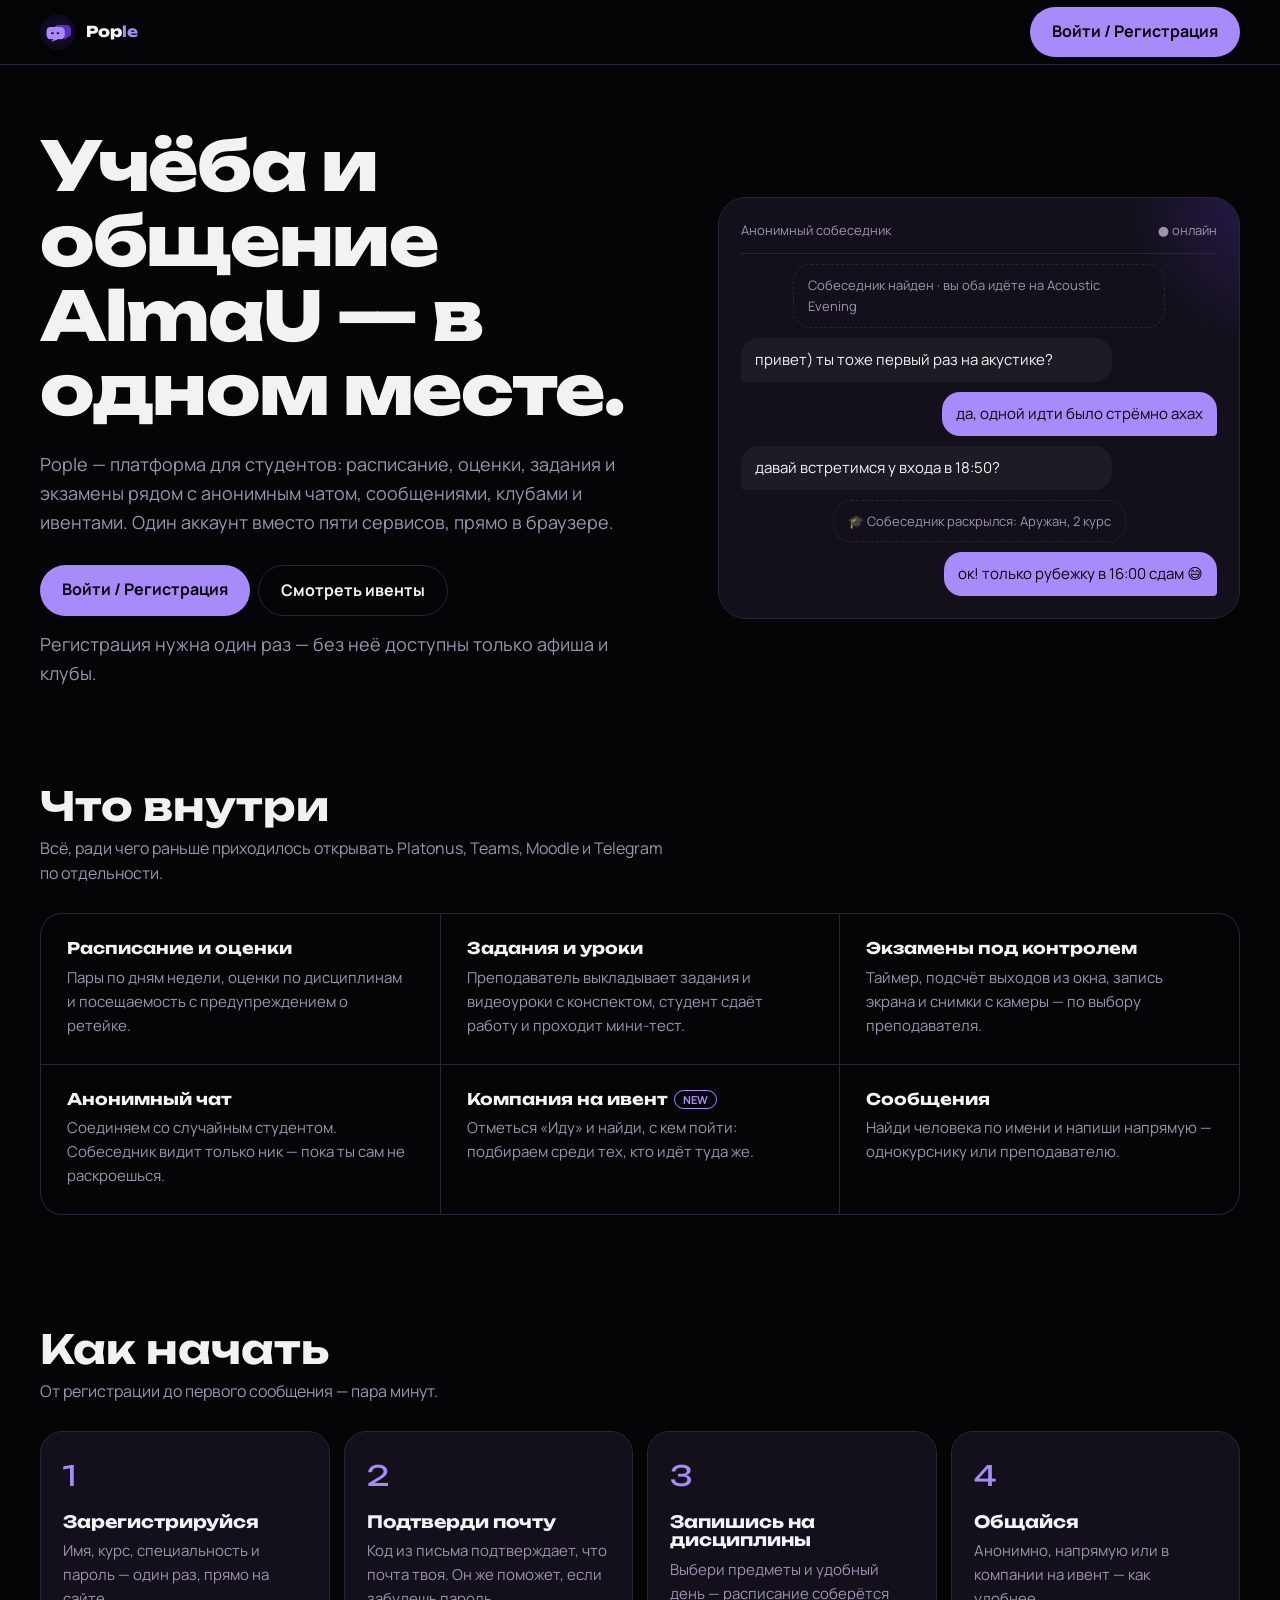
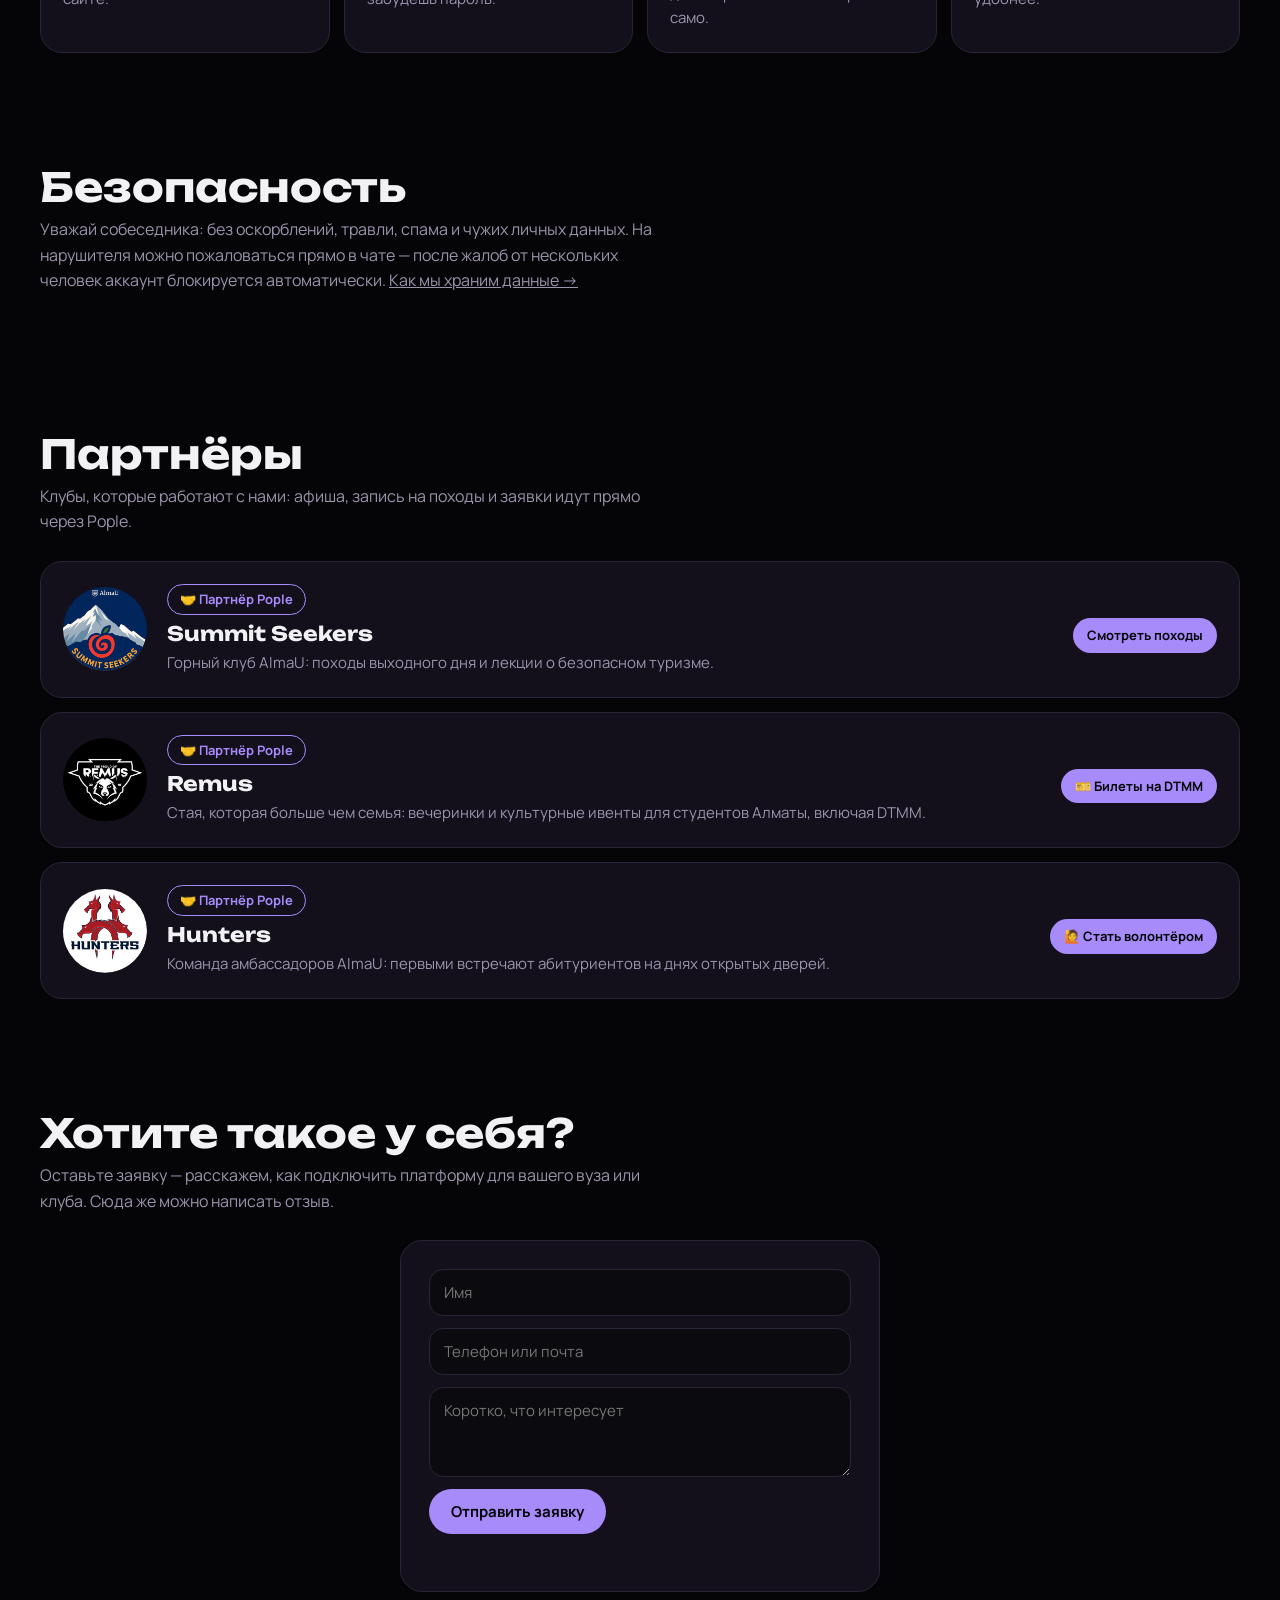
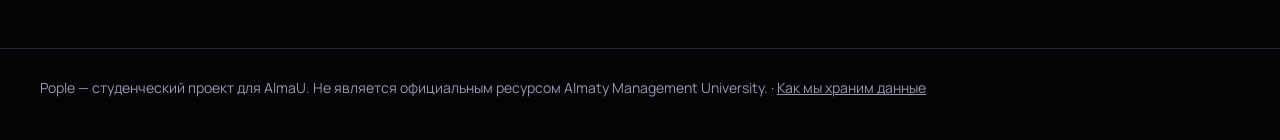
==== commit 84281314: "WIP: split the site into css/js files and rebuild the UI on the new APIs Co-Authored-By: Claude Fabl" ====
--- a/site/index.html
+++ b/site/index.html
@@ -3,7 +3,10 @@
 <head>
 <meta charset="UTF-8">
 <meta name="viewport" content="width=device-width, initial-scale=1, viewport-fit=cover">
-<title>Pople — анонимный чат для студентов AlmaU</title>
+<title>Pople — учёба и общение студентов AlmaU</title>
+<meta name="description" content="Pople — платформа для студентов AlmaU: анонимный чат, сообщения, расписание, оценки, задания, экзамены, клубы и ивенты в одном аккаунте.">
+<!-- Адрес бэкенда (bot/api_server.py). При смене домена поправьте и connect-src в vercel.json. -->
+<meta name="pople-api" content="https://almaumessanger-production.up.railway.app">
 <link rel="icon" type="image/png" href="img/favicon.png">
 <link rel="apple-touch-icon" href="img/apple-touch-icon.png">
 <link rel="manifest" href="manifest.json">
@@ -14,217 +17,37 @@
 <meta name="apple-mobile-web-app-title" content="Pople">
 <link rel="preconnect" href="https://fonts.googleapis.com">
 <link href="https://fonts.googleapis.com/css2?family=Unbounded:wght@500;700;800&family=Manrope:wght@400;500;700&display=swap" rel="stylesheet">
-<style>
-:root{--bg:#050507;--panel:#13101c;--line:#2a2436;--text:#f2f2f5;--mute:#9c93ad;--acc:#a78bfa;--acc2:#5b31bd;
- box-sizing:border-box;padding-top:env(safe-area-inset-top,0px);padding-bottom:env(safe-area-inset-bottom,0px)}
-*,*:before,*:after{box-sizing:inherit}
-html{scroll-padding-top:env(safe-area-inset-top,0px)}
-body{margin:0;background:var(--bg);color:var(--text);font:16px/1.6 Manrope,system-ui,sans-serif}
-a{color:inherit}
-h1,h2,h3{font-family:Unbounded,Manrope,sans-serif;line-height:1.1;margin:0}
-.wrap{max-width:1240px;margin:0 auto;padding:0 20px}
-nav{position:sticky;top:env(safe-area-inset-top,0px);z-index:10;background:rgba(5,5,7,.85);backdrop-filter:blur(12px);border-bottom:1px solid var(--line)}
-nav .wrap{display:flex;align-items:center;gap:8px;height:64px}
-.nav-drawer{position:absolute;top:calc(64px + env(safe-area-inset-top,0px));right:20px;max-width:calc(100vw - 40px);min-width:220px;
- background:var(--panel);border:1px solid var(--line);border-radius:18px;padding:8px;display:flex;flex-direction:column;gap:2px;
- box-shadow:0 20px 50px rgba(0,0,0,.5);opacity:0;visibility:hidden;transform:translateY(-8px);transition:opacity .18s,transform .18s}
-.nav-drawer.open{opacity:1;visibility:visible;transform:translateY(0)}
-.nav-drawer .tab{padding:12px 14px;border-radius:12px;white-space:nowrap}
-.nav-drawer .tab.on{background:#1c1826;color:var(--text)}
-.logo{display:flex;align-items:center;gap:10px;font-family:Unbounded;font-weight:800;font-size:15px;margin-right:auto;white-space:nowrap;text-decoration:none}
-.logo img{width:36px;height:36px;border-radius:50%;flex:none}
-.logo b{color:var(--acc)}
-.tab{padding:8px 14px;border-radius:999px;text-decoration:none;color:var(--mute);white-space:nowrap;font-weight:500}
-.tab.on{background:var(--panel);color:var(--text);border:1px solid var(--line)}
-.btn{display:inline-block;background:var(--acc);color:#050507;font-weight:700;padding:12px 22px;border-radius:999px;text-decoration:none;white-space:nowrap}
-.btn.ghost{background:transparent;color:var(--text);border:1px solid var(--line)}
-.actions{display:flex;gap:8px;flex-wrap:wrap}
-.btn.sm{padding:7px 14px;font-size:13px;margin-top:12px}
-button.btn{font:700 15px Manrope,system-ui,sans-serif;cursor:pointer;border:none}
-button.btn:disabled{opacity:.6;cursor:default}
-.going-count{color:var(--mute)}
-a:focus-visible,button:focus-visible{outline:2px solid var(--acc);outline-offset:3px}
-section{padding:56px 0}
-.page{display:none}.page.on{display:block}
-/* [hidden] должен побеждать display:grid/flex классов вроде .lead — иначе скрытая форма всё равно видна */
-[hidden]{display:none!important}
-/* hero */
-.hero{display:grid;grid-template-columns:1.1fr .9fr;gap:40px;align-items:center;padding:64px 0 40px}
-.hero h1{font-size:clamp(34px,5.6vw,68px);font-weight:800;letter-spacing:-.02em}
-.hero p{color:var(--mute);font-size:18px;max-width:34em;margin:22px 0 28px}
-.chat{background:var(--panel);border:1px solid var(--line);border-radius:28px;padding:22px;min-height:380px;display:flex;flex-direction:column;gap:10px;position:relative;overflow:hidden}
-.chat:before{content:"";position:absolute;inset:-40% -40% auto auto;width:320px;height:320px;background:radial-gradient(var(--acc2),transparent 70%);opacity:.35}
-.chat .top{display:flex;justify-content:space-between;color:var(--mute);font-size:13px;border-bottom:1px solid var(--line);padding-bottom:12px;position:relative}
-.msg{max-width:78%;padding:10px 14px;border-radius:18px;font-size:15px;position:relative;opacity:0;transform:translateY(8px);animation:in .4s forwards}
-.msg.l{background:#1c1c24;border-bottom-left-radius:4px}
-.msg.r{background:var(--acc);color:#050507;align-self:flex-end;border-bottom-right-radius:4px}
-.msg.sys{align-self:center;background:transparent;border:1px dashed var(--line);color:var(--mute);font-size:13px}
-@keyframes in{to{opacity:1;transform:none}}
-@media (prefers-reduced-motion:reduce){.msg{animation:none;opacity:1;transform:none}}
-/* sections */
-.head{display:flex;justify-content:space-between;align-items:end;gap:20px;margin-bottom:26px;flex-wrap:wrap}
-.head h2{font-size:clamp(26px,3.4vw,40px)}
-.head p{color:var(--mute);margin:8px 0 0;max-width:40em}
-.steps{display:grid;grid-template-columns:repeat(4,1fr);gap:14px}
-.step{border:1px solid var(--line);border-radius:22px;padding:22px;background:var(--panel)}
-.step span{font-family:Unbounded;color:var(--acc);font-size:28px}
-.step h3{font-size:17px;margin:14px 0 8px}
-.step p{color:var(--mute);margin:0;font-size:15px}
-.feat{display:grid;grid-template-columns:repeat(3,1fr);gap:1px;background:var(--line);border:1px solid var(--line);border-radius:22px;overflow:hidden}
-.feat div{background:var(--bg);padding:26px}
-.feat h3{font-size:16px;margin-bottom:8px}.feat p{color:var(--mute);margin:0;font-size:15px}
-.feat .new{color:var(--acc);font-size:11px;font-family:Manrope;font-weight:700;border:1px solid var(--acc);border-radius:999px;padding:1px 8px;margin-left:6px;vertical-align:middle}
-code{background:#1c1c24;padding:2px 7px;border-radius:6px;color:var(--acc)}
-.filters{display:flex;gap:8px;flex-wrap:wrap}
-.filters button{background:var(--panel);color:var(--mute);border:1px solid var(--line);border-radius:999px;padding:8px 16px;font:500 14px Manrope;cursor:pointer}
-.filters button.on{background:var(--text);color:var(--bg)}
-.grid{display:grid;grid-template-columns:repeat(auto-fill,minmax(270px,1fr));gap:14px}
-.tile{position:relative;border-radius:22px;overflow:hidden;min-height:320px;display:flex;flex-direction:column;justify-content:flex-end;padding:20px;border:1px solid var(--line);isolation:isolate}
-.tile .art{position:absolute;inset:0;z-index:-1}
-.tile .art:after{content:"";position:absolute;inset:0;background:linear-gradient(transparent 25%,rgba(5,5,7,.92) 78%)}
-.tile .glyph{position:absolute;top:16px;left:18px;font-size:44px}
-.tile .badge{position:absolute;top:16px;left:18px;width:76px;height:76px;border-radius:50%;object-fit:cover;border:2px solid rgba(255,255,255,.2);box-shadow:0 8px 24px rgba(0,0,0,.45);background:#fff}
-.ev .badge{width:56px;height:56px}
-.tile{padding-top:112px}.tile.ev{padding-top:92px}
-.cta .mark{width:88px;height:88px;border-radius:50%;margin-bottom:18px}
-.tile .ig{position:absolute;top:18px;right:18px;background:rgba(0,0,0,.45);backdrop-filter:blur(6px);font-size:12px;padding:5px 10px;border-radius:999px;text-decoration:none}
-.tile h3{font-size:20px}
-.tile p{color:#c8c8d2;font-size:14px;margin:8px 0 12px}
-.chips{display:flex;gap:6px;flex-wrap:wrap}
-.chips span{font-size:12px;border:1px solid rgba(255,255,255,.18);border-radius:999px;padding:3px 10px;color:#dcdce4}
-.tile.wide{grid-column:span 2}
-.ev .date{font-family:Unbounded;font-size:13px;color:var(--acc);margin-bottom:8px}
-.ev .who{font-size:13px;color:var(--mute)}
-.ev .btn{align-self:flex-start}
-.empty{color:var(--mute);border:1px dashed var(--line);border-radius:22px;padding:28px;text-align:center}
-.cta{border-radius:28px;padding:48px 28px;text-align:center;background:radial-gradient(circle at 30% 0,rgba(91,49,189,.5),transparent 60%),var(--panel);border:1px solid var(--line)}
-.cta h2{font-size:clamp(26px,3.6vw,44px);margin-bottom:14px}.cta p{color:var(--mute);margin:0 0 26px}
-.stats-bar{display:flex;gap:32px;flex-wrap:wrap;margin:28px 0 0}
-.stats-bar div{display:flex;flex-direction:column;gap:4px}
-.stats-bar b{font-family:Unbounded;font-size:30px;color:var(--acc)}
-.stats-bar span{color:var(--mute);font-size:13px}
-.lead{display:grid;gap:12px;max-width:480px;margin:0 auto;background:var(--panel);border:1px solid var(--line);border-radius:22px;padding:28px}
-.lead input,.lead textarea{background:#0b0b0f;border:1px solid var(--line);border-radius:14px;padding:12px 14px;color:var(--text);font:15px Manrope;resize:vertical}
-.lead input:focus,.lead textarea:focus{outline:2px solid var(--acc);outline-offset:1px}
-.lead textarea{min-height:90px}
-#register-student-fields{display:grid;gap:12px}
-.lead .btn{justify-self:start;border:none;cursor:pointer;font:700 15px Manrope}
-.lead-status{color:var(--mute);font-size:14px;margin:0;min-height:1.2em}
-.partner-badge{display:inline-flex;align-items:center;gap:6px;border:1px solid var(--acc);color:var(--acc);border-radius:999px;padding:4px 12px;font-size:13px;font-weight:700}
-.partner-card{display:flex;align-items:center;gap:20px;flex-wrap:wrap;background:var(--panel);border:1px solid var(--line);border-radius:22px;padding:22px;text-decoration:none}
-.partner-card:hover{border-color:var(--acc)}
-.partner-card img{width:84px;height:84px;border-radius:50%;object-fit:cover;flex:none}
-.partner-card div{flex:1;min-width:220px}.partner-card h3{font-size:20px;margin:8px 0 6px}.partner-card p{color:var(--mute);margin:0;font-size:15px}
-.partners{display:grid;gap:14px}
-/* Страницы партнёров Remus и Hunters: свой акцент поверх общей темы */
-#p-remus{--acc:#ecebf5;--glow:rgba(236,235,245,.18)}
-#p-hunters{--acc:#ff5361;--glow:rgba(214,38,52,.35)}
-.club-hero.themed{margin-top:32px;padding:40px 32px;border-radius:28px;border:1px solid var(--line);
-  background:radial-gradient(circle at 15% 0,var(--glow),transparent 55%),radial-gradient(circle at 100% 100%,rgba(91,49,189,.25),transparent 50%),var(--panel)}
-#p-remus .club-hero img{background:#000;border-color:#3a3a46}
-#p-hunters .club-hero img{background:#fff;border-color:#5a1820}
-.partner-form{max-width:none;margin:0}
-.partner-form .row{display:grid;grid-template-columns:1fr 1fr;gap:12px}
-.partner-form label{display:grid;gap:6px;font-size:13px;color:var(--mute)}
-.partner-split{display:grid;grid-template-columns:1fr 1.1fr;gap:24px;align-items:start}
-.partner-split .pitch h2{font-size:clamp(24px,3vw,36px);margin-bottom:12px}
-.partner-split .pitch p{color:var(--mute);margin:0 0 14px}
-.partner-split .pitch ul{margin:0;padding-left:20px;color:#dcdce4;display:grid;gap:8px}
-@media(max-width:760px){.partner-split,.partner-form .row{grid-template-columns:1fr}.club-hero.themed{padding:28px 20px}}
-.club-hero{display:flex;gap:32px;align-items:center;flex-wrap:wrap;padding:56px 0 24px}
-.club-hero img{width:160px;height:160px;border-radius:50%;object-fit:cover;border:3px solid var(--line);flex:none}
-.club-hero h1{font-size:clamp(34px,5vw,60px);font-weight:800;margin:14px 0 10px}
-.club-hero p{color:var(--mute);font-size:18px;max-width:36em;margin:0 0 22px}
-.hike{display:flex;flex-direction:column;gap:10px;background:var(--panel);border:1px solid var(--line);border-radius:22px;padding:22px}
-.hike .when{font-family:Unbounded;font-size:13px;color:var(--acc)}
-.hike h3{font-size:19px}.hike p{margin:0;color:var(--mute);font-size:14px}
-.hike .meta{display:flex;gap:6px;flex-wrap:wrap}
-.hike .meta span,.demo-tag{font-size:12px;border:1px solid var(--line);border-radius:999px;padding:3px 10px;color:#dcdce4}
-.demo-tag{color:var(--mute);margin-left:8px;font-family:Manrope;font-weight:500}
-.spots{font-size:13px;color:var(--text)}
-.bar{height:6px;border-radius:99px;background:var(--line);overflow:hidden}.bar i{display:block;height:100%;background:var(--acc);border-radius:99px}
-.hike .btn{align-self:flex-start;margin-top:auto}
-.rules{display:grid;gap:10px;padding:0;margin:0;list-style:none}
-.rules li{background:var(--panel);border:1px solid var(--line);border-radius:16px;padding:14px 18px;color:#dcdce4}
-.checklist{display:grid;grid-template-columns:repeat(auto-fill,minmax(260px,1fr));gap:8px}
-.checklist label{display:flex;gap:10px;align-items:center;background:var(--panel);border:1px solid var(--line);border-radius:14px;padding:11px 14px;cursor:pointer}
-.checklist input{accent-color:var(--acc);width:18px;height:18px;flex:none}
-details.lesson{background:var(--panel);border:1px solid var(--line);border-radius:16px;margin-bottom:10px}
-details.lesson summary{padding:16px 20px;cursor:pointer;font-weight:700;list-style:none}
-details.lesson summary::-webkit-details-marker{display:none}
-details.lesson[open] summary{color:var(--acc)}
-details.lesson ul{margin:0;padding:0 20px 18px 40px;color:#dcdce4;display:grid;gap:6px}
-.authbox{max-width:480px;margin:0 auto;display:grid;gap:14px}
-.authtabs{display:flex;gap:8px;background:var(--panel);border:1px solid var(--line);border-radius:999px;padding:4px}
-.authtab{flex:1;border:none;background:transparent;color:var(--mute);padding:10px;border-radius:999px;font:700 14px Manrope;cursor:pointer}
-.authtab.on{background:var(--acc);color:#050507}
-.gender-pick{display:flex;gap:10px;flex-wrap:wrap;justify-content:center}
-.gender-pick label{display:flex;align-items:center;gap:8px;background:var(--panel);border:1px solid var(--line);border-radius:999px;padding:9px 16px;cursor:pointer;font-size:14px}
-.gender-pick input{accent-color:var(--acc)}
-#chat-box{max-height:60vh;overflow-y:auto}
-.people-search{width:100%;max-width:480px;display:block;margin:0 auto 18px;background:#0b0b0f;border:1px solid var(--line);
- border-radius:999px;padding:12px 18px;color:var(--text);font:15px Manrope}
-.people-search:focus{outline:2px solid var(--acc);outline-offset:1px}
-.people-row{display:flex;justify-content:space-between;align-items:center;gap:12px;background:var(--panel);
- border:1px solid var(--line);border-radius:16px;padding:14px 18px;margin-bottom:8px}
-.people-row small{color:var(--mute);font-size:13px;display:block;margin-top:2px}
-.course-card{background:var(--panel);border:1px solid var(--line);border-radius:16px;padding:16px 18px;margin-bottom:10px}
-.course-card h4{margin:0 0 4px;font-size:17px}
-.course-card .meta{color:var(--mute);font-size:13px;margin:0 0 10px}
-.course-card .actions{margin-top:10px}
-.mini-form{display:flex;gap:8px;flex-wrap:wrap;align-items:center;margin-top:10px;padding-top:10px;border-top:1px solid var(--line)}
-.mini-form input,.mini-form select{background:#0b0b0f;border:1px solid var(--line);border-radius:10px;padding:8px 10px;color:var(--text);font:14px Manrope}
-.mini-form input[type="number"]{width:80px}
-.mini-form input[type="time"]{width:110px}
-.roster-row{display:flex;justify-content:space-between;align-items:center;gap:10px;padding:8px 0;border-top:1px solid var(--line)}
-.roster-row:first-child{border-top:none}
-.grade-pill{font-size:12px;border:1px solid var(--line);border-radius:999px;padding:3px 10px;color:#dcdce4;margin:2px 4px 2px 0;display:inline-block}
-.chat-input{display:flex;gap:10px;margin-top:14px}
-.chat-input input{flex:1;background:#0b0b0f;border:1px solid var(--line);border-radius:999px;padding:12px 18px;color:var(--text);font:15px Manrope}
-.chat-input input:focus{outline:2px solid var(--acc);outline-offset:1px}
-.chat-input .btn{border:none;cursor:pointer;padding:12px 22px}
-.chat-input #photo-btn{border-radius:999px;padding:10px 14px;cursor:pointer;font-size:17px;flex:none}
-.msg img{max-width:100%;border-radius:12px;display:block}
-.msg.reveal{align-self:center;background:rgba(167,139,250,.16);border:1px solid var(--acc);color:var(--acc);font-weight:700;font-size:14px;border-radius:14px}
-.empty .btn{margin-top:14px}
-footer{border-top:1px solid var(--line);color:var(--mute);font-size:14px;padding:28px 0 40px}
-@media(max-width:900px){.hero{grid-template-columns:1fr}.steps{grid-template-columns:1fr 1fr}.feat{grid-template-columns:1fr}.tile.wide{grid-column:auto}}
-@media(max-width:520px){.steps{grid-template-columns:1fr}nav .btn{padding:8px 14px;font-size:13px}}
-</style>
+<link rel="stylesheet" href="css/app.css">
 </head>
 <body>
 <nav>
  <div class="wrap">
   <a href="#home" class="logo"><img src="img/logo.png" alt=""><span>Pop<b>le</b></span></a>
   <button type="button" class="btn ghost" id="nav-menu-btn" aria-expanded="false" aria-controls="nav-drawer" hidden>☰ Меню</button>
-  <a class="btn" id="nav-auth-btn" href="#chat">Войти / Регистрация</a>
+  <a class="btn" id="nav-auth-btn" href="#login">Войти / Регистрация</a>
  </div>
- <div class="nav-drawer" id="nav-drawer">
-  <a class="tab" href="#home" data-p="home">О проекте</a>
-  <a class="tab" href="#clubs" data-p="clubs">Студенческие клубы</a>
-  <a class="tab" href="#events" data-p="events">Ивенты</a>
-  <a class="tab" href="#summit" data-p="summit">🏔 Summit Seekers</a>
-  <a class="tab" href="#remus" data-p="remus">🐺 Remus</a>
-  <a class="tab" href="#hunters" data-p="hunters">🦅 Hunters</a>
-  <a class="tab" href="#chat" data-p="chat">💬 Анонимный чат</a>
-  <a class="tab" href="#people" data-p="people">🔎 Люди</a>
-  <a class="tab" href="#academics" data-p="academics">🎓 Учёба</a>
+ <div class="nav-drawer" id="nav-drawer"></div>
+</nav>
+
+<main class="wrap">
+<!-- ГЛАВНАЯ: гостю — лендинг, вошедшему — сводка «Сегодня» -->
+<div class="page" id="p-home">
+ <div id="home-dashboard" hidden>
+  <div class="greeting"><h1 id="dash-hello">Привет!</h1><p id="dash-date"></p></div>
+  <div class="quick" id="dash-quick"></div>
+  <div class="dash" id="dash-cards"><div class="empty">Загрузка…</div></div>
  </div>
-</nav>
-
-<main class="wrap">
-<!-- HOME -->
-<div class="page" id="p-home">
+
+ <div id="home-landing">
  <div class="hero">
   <div>
-   <h1>Пиши первым. Никто не узнает, кто ты.</h1>
-   <p>Pople — анонимный чат прямо на сайте для студентов AlmaU. Регистрируешься один раз, дальше — одна кнопка, и ты в разговоре с новым человеком. Захочешь познакомиться ближе — раскрой личность прямо в чате.</p>
+   <h1>Учёба и общение AlmaU — в одном месте.</h1>
+   <p>Pople — платформа для студентов: расписание, оценки, задания и экзамены рядом с анонимным чатом, сообщениями, клубами и ивентами. Один аккаунт вместо пяти сервисов, прямо в браузере.</p>
    <div class="actions">
-    <a class="btn" href="#chat" id="hero-auth-btn">Войти / Регистрация</a>
-    <a class="btn" href="#chat" id="hero-authed-btn" hidden>💬 Открыть анонимный чат</a>
+    <a class="btn" href="#login">Войти / Регистрация</a>
     <a class="btn ghost" href="#events">Смотреть ивенты</a>
    </div>
-   <p style="color:var(--mute);font-size:14px;margin:14px 0 0" id="hero-auth-note">Без регистрации анонимный чат и отметки «Иду» на ивентах недоступны — регистрация нужна один раз.</p>
+   <p class="muted small" style="margin:14px 0 0">Регистрация нужна один раз — без неё доступны только афиша и клубы.</p>
    <div class="stats-bar" id="stats" aria-live="polite"></div>
   </div>
   <div class="chat" aria-label="Пример анонимного диалога">
@@ -233,40 +56,40 @@
    <div class="msg l" style="animation-delay:.8s">привет) ты тоже первый раз на акустике?</div>
    <div class="msg r" style="animation-delay:1.6s">да, одной идти было стрёмно ахах</div>
    <div class="msg l" style="animation-delay:2.4s">давай встретимся у входа в 18:50?</div>
-   <div class="msg sys" style="animation-delay:3.2s">🎓 Собеседник нажал «Раскрыть личность»: Аружан, 2 курс</div>
-   <div class="msg r" style="animation-delay:4s">📷 Фото</div>
-   <div class="msg sys" style="animation-delay:4.6s">Нашли друг друга — продолжайте в приложении</div>
+   <div class="msg sys" style="animation-delay:3.2s">🎓 Собеседник раскрылся: Аружан, 2 курс</div>
+   <div class="msg r" style="animation-delay:4s">ок! только рубежку в 16:00 сдам 😅</div>
   </div>
  </div>
 
  <section>
-  <div class="head"><div><h2>Как это работает</h2><p>От регистрации до первого сообщения — меньше минуты.</p></div></div>
+  <div class="head"><div><h2>Что внутри</h2><p>Всё, ради чего раньше приходилось открывать Platonus, Teams, Moodle и Telegram по отдельности.</p></div></div>
+  <div class="feat">
+   <div><h3>Расписание и оценки</h3><p>Пары по дням недели, оценки по дисциплинам и посещаемость с предупреждением о ретейке.</p></div>
+   <div><h3>Задания и уроки</h3><p>Преподаватель выкладывает задания и видеоуроки с конспектом, студент сдаёт работу и проходит мини-тест.</p></div>
+   <div><h3>Экзамены под контролем</h3><p>Таймер, подсчёт выходов из окна, запись экрана и снимки с камеры — по выбору преподавателя.</p></div>
+   <div><h3>Анонимный чат</h3><p>Соединяем со случайным студентом. Собеседник видит только ник — пока ты сам не раскроешься.</p></div>
+   <div><h3>Компания на ивент<span class="new">NEW</span></h3><p>Отметься «Иду» и найди, с кем пойти: подбираем среди тех, кто идёт туда же.</p></div>
+   <div><h3>Сообщения</h3><p>Найди человека по имени и напиши напрямую — однокурснику или преподавателю.</p></div>
+  </div>
+ </section>
+
+ <section>
+  <div class="head"><div><h2>Как начать</h2><p>От регистрации до первого сообщения — пара минут.</p></div></div>
   <div class="steps">
-   <div class="step"><span>1</span><h3>Зарегистрируйся</h3><p>Имя, курс, специальность и пароль — один раз, прямо на сайте. Можно придумать анонимный ник.</p></div>
-   <div class="step"><span>2</span><h3>Подтверди почту</h3><p>Код из письма нужен один раз, чтобы подтвердить, что почта реально твоя.</p></div>
-   <div class="step"><span>3</span><h3>Найди собеседника</h3><p>Приложение подберёт свободного студента по полу — такого же, противоположного или любого.</p></div>
-   <div class="step"><span>4</span><h3>Раскройся, если хочешь</h3><p>Кнопка «Раскрыть личность» в чате покажет твоё настоящее имя собеседнику.</p></div>
-  </div>
- </section>
-
- <section>
-  <div class="head"><div><h2>Почему здесь проще начать разговор</h2></div></div>
-  <div class="feat">
-   <div><h3>Твоё имя скрыто</h3><p>Собеседник не видит имя, телефон и почту — только ник, если ты его придумал.</p></div>
-   <div><h3>Фото в чате<span class="new">NEW</span></h3><p>Можно отправить фото с телефона или ноута прямо в анонимном диалоге.</p></div>
-   <div><h3>Компания на ивент<span class="new">NEW</span></h3><p>Отметь «Иду» на ивенте — это видно в приложении и не привязано к имени.</p></div>
-   <div><h3>Контроль у тебя</h3><p>Раскрыть настоящее имя можно только по твоему нажатию кнопки в чате.</p></div>
-   <div><h3>Безопасно</h3><p>Кнопка «Стоп» завершает диалог в любой момент.</p></div>
-   <div><h3>Курс и специальность</h3><p>Указываешь при регистрации — помогает находить своих, но собеседнику не показывается без раскрытия.</p></div>
-  </div>
- </section>
-
- <section>
-  <div class="head"><div><h2>Правила</h2><p>Уважай собеседника. Без оскорблений, травли, спама и рекламы. Не публикуй чужие личные данные и откровенный контент. За нарушения — блокировка.</p></div></div>
- </section>
-
- <section>
-  <div class="head"><div><h2>Партнёры</h2><p>Клубы, которые работают с нами: афиша мероприятий и отметки «Иду» идут прямо через приложение.</p></div></div>
+   <div class="step"><span>1</span><h3>Зарегистрируйся</h3><p>Имя, курс, специальность и пароль — один раз, прямо на сайте.</p></div>
+   <div class="step"><span>2</span><h3>Подтверди почту</h3><p>Код из письма подтверждает, что почта твоя. Он же поможет, если забудешь пароль.</p></div>
+   <div class="step"><span>3</span><h3>Запишись на дисциплины</h3><p>Выбери предметы и удобный день — расписание соберётся само.</p></div>
+   <div class="step"><span>4</span><h3>Общайся</h3><p>Анонимно, напрямую или в компании на ивент — как удобнее.</p></div>
+  </div>
+ </section>
+
+ <section>
+  <div class="head"><div><h2>Безопасность</h2><p>Уважай собеседника: без оскорблений, травли, спама и чужих личных данных. На нарушителя можно пожаловаться прямо в чате — после жалоб от нескольких человек аккаунт блокируется автоматически. <a href="#privacy">Как мы храним данные →</a></p></div></div>
+ </section>
+ </div>
+
+ <section>
+  <div class="head"><div><h2>Партнёры</h2><p>Клубы, которые работают с нами: афиша, запись на походы и заявки идут прямо через Pople.</p></div></div>
   <div class="partners">
    <a class="partner-card" href="#summit">
     <img src="img/clubs/summit.jpg" alt="Логотип Summit Seekers">
@@ -290,17 +113,15 @@
  </section>
 
  <section>
-  <div class="head"><div><h2>Хотите такое у себя?</h2><p>Оставьте заявку — расскажем, как подключить анонимный чат и афишу ивентов для вашего вуза или клуба.</p></div></div>
+  <div class="head"><div><h2>Хотите такое у себя?</h2><p>Оставьте заявку — расскажем, как подключить платформу для вашего вуза или клуба. Сюда же можно написать отзыв.</p></div></div>
   <form class="lead" id="lead-form">
    <input name="name" placeholder="Имя" required maxlength="80" autocomplete="name">
-   <input name="contact" placeholder="Telegram или почта" required maxlength="80" autocomplete="email">
+   <input name="contact" placeholder="Телефон или почта" required maxlength="80" autocomplete="email">
    <textarea name="message" placeholder="Коротко, что интересует" maxlength="300"></textarea>
    <button class="btn" type="submit">Отправить заявку</button>
-   <p class="lead-status" id="lead-status"></p>
+   <p class="lead-status" id="lead-status" aria-live="polite"></p>
   </form>
  </section>
-
- <section><div class="cta"><img class="mark" src="img/logo.png" alt="Логотип Pople"><h2>Твой следующий друг уже онлайн</h2><p>Один клик, и ты в разговоре.</p><a class="btn" href="#chat">Открыть чат</a></div></section>
 </div>
 
 <!-- CLUBS -->
@@ -328,7 +149,7 @@
  </div>
 
  <section id="summit-hikes">
-  <div class="head"><div><h2>Ближайшие походы</h2><p>Запись на походы временно на паузе — переносим её из Telegram-бота прямо в приложение. Следите за Instagram клуба, чтобы не пропустить.</p></div></div>
+  <div class="head"><div><h2>Ближайшие походы</h2><p>Записывайся прямо здесь: имя и телефон берутся из твоего аккаунта, организатор увидит их в списке. Если мест нет — попадёшь в лист ожидания.</p></div></div>
   <div class="grid" id="hikes" aria-live="polite"></div>
  </section>
 
@@ -336,9 +157,9 @@
   <div class="head"><div><h2>Как это работает</h2></div></div>
   <div class="steps">
    <div class="step"><span>1</span><h3>Выберите поход</h3><p>Дата, сбор, сложность и число свободных мест видны сразу.</p></div>
-   <div class="step"><span>2</span><h3>Запишитесь</h3><p>Запись переезжает в приложение — скоро можно будет оставить имя и телефон прямо здесь.</p></div>
-   <div class="step"><span>3</span><h3>Получите напоминания</h3><p>За сутки и за 3 часа: место сбора, прогноз погоды и список вещей.</p></div>
-   <div class="step"><span>4</span><h3>Отметьтесь после спуска</h3><p>Кнопка «Я спустился» сообщает организатору, что вы вернулись. Есть и кнопка SOS.</p></div>
+   <div class="step"><span>2</span><h3>Запишитесь</h3><p>Одна кнопка — и ты в списке. Запись можно отменить: место уйдёт следующему из листа ожидания.</p></div>
+   <div class="step"><span>3</span><h3>Держите под рукой</h3><p>Поход появится на твоей главной странице: дата, место сбора и статус записи.</p></div>
+   <div class="step"><span>4</span><h3>Отметьтесь после спуска</h3><p>Во время похода в карточке появляется кнопка «Я спустился» — она сообщает организатору, что вы вернулись.</p></div>
   </div>
  </section>
 
@@ -353,7 +174,7 @@
  </section>
 
  <section>
-  <div class="head"><div><h2>Школа туризма</h2><p>Короткие уроки для тех, кто идёт в горы. Те же уроки есть в боте: команда /school.</p></div></div>
+  <div class="head"><div><h2>Школа туризма</h2><p>Короткие уроки для тех, кто идёт в горы.</p></div></div>
   <div id="lessons"></div>
  </section>
 
@@ -474,2056 +295,327 @@
 <!-- EVENTS -->
 <div class="page" id="p-events">
  <section>
-  <div class="head"><div><h2>Ивенты и встречи со спикерами</h2><p>Отметься «Иду» — подбор компании на ивент скоро заработает прямо в приложении.</p></div>
+  <div class="head"><div><h2>Ивенты и встречи со спикерами</h2><p>Отметься «Иду» и нажми «Найти компанию» — анонимно соединим с тем, кто тоже ищет, с кем пойти.</p></div>
    <div class="filters" id="ef"></div></div>
   <div class="grid" id="events"></div>
  </section>
 </div>
 
-<!-- ЧАТ: анонимный чат прямо на сайте, без Telegram -->
-<div class="page" id="p-chat">
- <section id="chat-auth">
-  <div class="head"><div><h2>Анонимный чат</h2><p>Зарегистрируйся — мы анонимно соединим тебя с другим студентом. Имя, фамилию и телефон собеседник не видит.</p></div></div>
+<!-- ВХОД / РЕГИСТРАЦИЯ / СБРОС ПАРОЛЯ -->
+<div class="page" id="p-login">
+ <section>
   <div class="authbox">
-   <div class="authtabs">
+   <div class="authtabs" id="auth-tabs">
     <button type="button" class="authtab on" data-authtab="login">Войти</button>
     <button type="button" class="authtab" data-authtab="register">Регистрация</button>
    </div>
-   <form class="lead" id="login-form">
-    <input name="email" type="email" placeholder="Почта" required autocomplete="email">
-    <input name="password" type="password" placeholder="Пароль" required autocomplete="current-password">
-    <button class="btn" type="submit">Войти</button>
-    <p class="lead-status" id="login-status"></p>
-   </form>
-   <form class="lead" id="register-form" hidden>
-    <div class="gender-pick">
-     <label><input type="radio" name="account_type" value="student" checked> Студент</label>
-     <label><input type="radio" name="account_type" value="teacher"> Преподаватель</label>
-     <label><input type="radio" name="account_type" value="registrar"> Отдел расписания</label>
+
+   <div id="auth-login">
+    <form class="lead" id="login-form">
+     <input name="email" type="email" placeholder="Почта" required autocomplete="email">
+     <label class="pw"><input name="password" type="password" placeholder="Пароль" required autocomplete="current-password">
+      <button type="button" data-toggle-password>Показать</button></label>
+     <button class="btn" type="submit">Войти</button>
+     <div id="login-verify" hidden class="stack">
+      <input id="login-code" placeholder="Код из письма (6 цифр)" inputmode="numeric" maxlength="6" autocomplete="one-time-code">
+      <div class="row"><button class="btn" type="button" id="login-verify-btn">Подтвердить почту</button>
+       <button class="btn ghost sm" type="button" id="login-resend-btn">Отправить ещё раз</button></div>
+     </div>
+     <p class="lead-status" id="login-status" aria-live="polite"></p>
+     <button type="button" class="linkbtn" id="forgot-link" style="justify-self:start">Забыли пароль?</button>
+    </form>
+   </div>
+
+   <div id="auth-register" hidden>
+    <form class="lead" id="register-form">
+     <div id="register-step1" class="stack">
+      <div class="gender-pick">
+       <label><input type="radio" name="account_type" value="student" checked> Студент</label>
+       <label><input type="radio" name="account_type" value="teacher"> Преподаватель</label>
+       <label><input type="radio" name="account_type" value="registrar"> Отдел расписания</label>
+      </div>
+      <input name="first_name" placeholder="Имя" required maxlength="80" autocomplete="given-name">
+      <input name="last_name" placeholder="Фамилия" required maxlength="80" autocomplete="family-name">
+      <input name="phone" type="tel" placeholder="Телефон, например +7 700 123 45 67" required minlength="7" maxlength="20" autocomplete="tel">
+      <input name="email" type="email" placeholder="Почта" required autocomplete="email">
+      <label class="pw"><input name="password" type="password" placeholder="Пароль (минимум 8 символов)" required minlength="8" maxlength="200" autocomplete="new-password">
+       <button type="button" data-toggle-password>Показать</button></label>
+      <div id="register-student-fields" class="stack">
+       <select name="course" aria-label="Курс">
+        <option value="">Курс…</option><option value="1">1 курс</option><option value="2">2 курс</option>
+        <option value="3">3 курс</option><option value="4">4 курс</option><option value="Магистратура">Магистратура</option>
+       </select>
+       <input name="specialty" placeholder="Специальность" maxlength="120">
+       <input name="nickname" placeholder="Ник для анонимного чата (необязательно)" maxlength="40">
+       <div class="gender-pick">
+        <label><input type="radio" name="gender" value="male"> Парень</label>
+        <label><input type="radio" name="gender" value="female"> Девушка</label>
+       </div>
+       <p class="hint">Пол нужен только для подбора собеседника в анонимном чате.</p>
+      </div>
+      <div id="register-staff-fields" class="stack" hidden>
+       <input name="invite_key" placeholder="Ключ-приглашение от администрации" maxlength="80" autocomplete="off">
+       <p class="hint">Ключ выдаёт администратор платформы. Он одноразово подтверждает, что вы сотрудник.</p>
+      </div>
+      <label class="check"><input type="checkbox" name="consent" required>
+       <span>Согласен(на) с правилами общения и с тем, <a href="#privacy" target="_blank" rel="noopener">как Pople хранит мои данные</a></span></label>
+      <button class="btn" type="submit" id="register-submit-btn">Зарегистрироваться</button>
+     </div>
+     <div id="register-step2" class="stack" hidden>
+      <input name="code" id="register-code" placeholder="Код из письма (6 цифр)" inputmode="numeric" maxlength="6" autocomplete="one-time-code">
+      <div class="row"><button class="btn" type="button" id="register-verify-btn">Подтвердить почту</button>
+       <button class="btn ghost sm" type="button" id="register-resend-btn">Отправить ещё раз</button></div>
+      <button type="button" class="linkbtn" id="register-back-btn" style="justify-self:start">← Назад</button>
+      <p class="hint">Письмо идёт до минуты. Не пришло — проверь папку «Спам».</p>
+     </div>
+     <p class="lead-status" id="register-status" aria-live="polite"></p>
+    </form>
+   </div>
+
+   <div id="auth-forgot" hidden>
+    <div class="lead">
+     <h3 style="font-size:18px">Сброс пароля</h3>
+     <form id="forgot-form" class="stack">
+      <input name="email" type="email" placeholder="Почта, на которую зарегистрирован аккаунт" required autocomplete="email">
+      <button class="btn" type="submit">Прислать код</button>
+     </form>
+     <form id="reset-form" class="stack" hidden>
+      <input name="code" placeholder="Код из письма (6 цифр)" inputmode="numeric" maxlength="6" required autocomplete="one-time-code">
+      <label class="pw"><input name="password" type="password" placeholder="Новый пароль (минимум 8 символов)" required minlength="8" maxlength="200" autocomplete="new-password">
+       <button type="button" data-toggle-password>Показать</button></label>
+      <button class="btn" type="submit">Сменить пароль и войти</button>
+     </form>
+     <p class="lead-status" id="forgot-status" aria-live="polite"></p>
+     <button type="button" class="linkbtn" id="forgot-back" style="justify-self:start">← Назад ко входу</button>
     </div>
-    <input name="first_name" placeholder="Имя" required maxlength="80" autocomplete="given-name">
-    <input name="last_name" placeholder="Фамилия" required maxlength="80" autocomplete="family-name">
-    <input name="phone" placeholder="Телефон" required autocomplete="tel">
-    <input name="email" type="email" placeholder="Почта" required autocomplete="email">
-    <input name="password" type="password" placeholder="Пароль (мин. 6 символов)" required minlength="6" autocomplete="new-password">
-    <div id="register-student-fields">
-     <input name="course" placeholder="Курс (например, 2)" maxlength="120">
-     <input name="specialty" placeholder="Специальность" maxlength="120">
-     <input name="nickname" placeholder="Анонимный ник (необязательно)" maxlength="40">
-     <div class="gender-pick">
-      <label><input type="radio" name="gender" value="male"> Парень</label>
-      <label><input type="radio" name="gender" value="female"> Девушка</label>
-     </div>
-    </div>
-    <input name="invite_key" id="register-invite-key" placeholder="Ключ-приглашение от администрации" maxlength="80" hidden>
-    <button class="btn" type="submit" id="register-submit-btn">Зарегистрироваться</button>
-    <input name="code" id="register-code" placeholder="Код из письма (6 цифр)" inputmode="numeric" maxlength="6" autocomplete="one-time-code" hidden>
-    <button class="btn" type="button" id="register-verify-btn" hidden>Подтвердить почту</button>
-    <p class="lead-status" id="register-status"></p>
-   </form>
-  </div>
+   </div>
+  </div>
+ </section>
+</div>
+
+<!-- АНОНИМНЫЙ ЧАТ -->
+<div class="page" id="p-chat">
+ <section id="chat-denied" hidden>
+  <div class="empty">Анонимный чат — для студенческих аккаунтов. Написать конкретному человеку можно в разделе «Сообщения».
+   <br><a class="btn sm" href="#people">Открыть сообщения</a></div>
  </section>
 
  <section id="chat-search" hidden>
-  <div class="head"><div><h2>Найти собеседника</h2><p>Кого ищешь?</p></div></div>
+  <div class="head"><div><h2>Анонимный чат</h2><p>Соединим со случайным студентом. Он увидит только твой ник — имя, телефон и почта скрыты, пока ты сам не нажмёшь «Раскрыть личность».</p></div></div>
   <div class="authbox">
-   <div class="gender-pick">
+   <div class="banner" id="chat-event-banner" hidden><span id="chat-event-banner-text"></span>
+    <button type="button" class="linkbtn" id="chat-event-cancel">искать без ивента</button></div>
+   <div class="gender-pick" role="radiogroup" aria-label="Кого искать">
     <label><input type="radio" name="preference" value="any" checked> Любой пол</label>
     <label><input type="radio" name="preference" value="same"> Такой же пол</label>
     <label><input type="radio" name="preference" value="opposite"> Противоположный пол</label>
    </div>
    <div class="actions" style="justify-content:center">
     <button class="btn" id="search-btn" type="button">🔍 Найти собеседника</button>
-    <button class="btn ghost" id="logout-btn" type="button">Выйти</button>
-   </div>
+   </div>
+   <p class="hint" style="text-align:center">Переписка хранится 30 дней и потом удаляется. Ведёт себя плохо — жми «Пожаловаться».</p>
   </div>
  </section>
 
  <section id="chat-waiting" hidden>
-  <div class="empty">Ищем собеседника…<br><button class="btn ghost sm" id="cancel-search-btn" type="button">Отменить</button></div>
+  <div class="empty"><span id="chat-waiting-text">Ищем собеседника…</span>
+   <p class="muted small" style="margin:8px 0 0">Можно уйти на другую страницу — сообщим, когда кто-то найдётся.</p>
+   <button class="btn ghost sm" id="cancel-search-btn" type="button">Отменить поиск</button></div>
  </section>
 
  <section id="chat-room" hidden>
-  <div class="head"><div><h2 id="chat-partner-name">Анонимный собеседник</h2><p>Сообщения анонимны — ни твой телефон, ни фамилия ему не видны, пока кто-то не нажмёт «Раскрыть личность».</p></div>
+  <div class="head"><div><h2 id="chat-partner-name">Анонимный собеседник</h2>
+    <p><span id="chat-event-note"></span>Ни имя, ни телефон собеседнику не видны, пока кто-то не раскроет личность.</p></div>
    <div class="actions">
     <button class="btn ghost sm" id="reveal-btn" type="button">🎓 Раскрыть личность</button>
     <button class="btn ghost sm" id="next-btn" type="button">⏭ Следующий</button>
     <button class="btn ghost sm" id="stop-btn" type="button">⛔ Стоп</button>
-   </div>
-  </div>
-  <div class="chat" id="chat-box" aria-live="polite"></div>
+    <button class="btn danger sm" id="report-btn" type="button">⚠ Пожаловаться</button>
+   </div>
+  </div>
+  <div class="chat chat-box" id="chat-box" aria-live="polite"></div>
   <form class="chat-input" id="send-form">
-   <button class="btn ghost" id="photo-btn" type="button" title="Отправить фото">📷</button>
+   <button class="btn ghost icon" id="photo-btn" type="button" title="Отправить фото" aria-label="Отправить фото">📷</button>
    <input type="file" id="photo-input" accept="image/jpeg,image/png,image/webp,image/gif" hidden>
-   <input name="text" id="chat-text" placeholder="Напиши сообщение…" autocomplete="off" maxlength="2000">
-   <button class="btn" type="submit">➤</button>
+   <input name="text" id="chat-text" placeholder="Напиши сообщение…" autocomplete="off" maxlength="2000" aria-label="Сообщение">
+   <button class="btn" type="submit" aria-label="Отправить">➤</button>
   </form>
  </section>
 </div>
 
-<!-- ЛЮДИ: поиск собеседника по ФИО — обычный, не анонимный чат. Одна из фич сайта наравне с анонимным чатом -->
+<!-- СООБЩЕНИЯ: поиск по ФИО и обычный (не анонимный) чат -->
 <div class="page" id="p-people">
- <section id="people-guard" hidden>
-  <div class="empty">Чтобы искать людей по имени, сначала войдите или зарегистрируйтесь.
-   <br><a class="btn sm" href="#chat" style="margin-top:14px;display:inline-block">Войти / Регистрация</a></div>
- </section>
-
  <section id="people-list">
-  <div class="head"><div><h2>Люди</h2><p>Все, кто зарегистрирован на платформе — ищи по имени и фамилии или листай список. Это обычный чат, не анонимный: тебя видно по имени.</p></div></div>
-  <input type="text" id="people-search-input" class="people-search" placeholder="Имя и фамилия…" autocomplete="off" maxlength="80">
+  <div class="head"><div><h2>Сообщения</h2><p>Обычный чат, не анонимный: собеседник видит твоё имя. Напиши однокурснику или преподавателю.</p></div></div>
+  <div id="people-dialogs"></div>
+  <div class="head" style="margin-top:32px"><div><h2 style="font-size:22px">Найти человека</h2></div></div>
+  <input type="text" id="people-search-input" class="people-search" placeholder="Имя и фамилия…" autocomplete="off" maxlength="80" aria-label="Поиск по имени">
   <div id="people-results"></div>
-  <div class="head" style="margin-top:32px"><div><h2 style="font-size:22px">Мои диалоги</h2></div></div>
-  <div id="people-dialogs"></div>
  </section>
 
  <section id="people-chat" hidden>
-  <div class="head"><div><h2 id="people-chat-partner-name">Собеседник</h2><p>Обычный чат — видно твоё имя, курс и специальность.</p></div>
+  <div class="head"><div><h2 id="people-chat-partner-name">Собеседник</h2><p id="people-chat-sub"></p></div>
    <div class="actions">
-    <button class="btn ghost sm" id="people-back-btn" type="button">← К списку</button>
-   </div>
-  </div>
-  <div class="chat" id="people-chat-box" aria-live="polite"></div>
+    <button class="btn ghost sm" id="people-back-btn" type="button">← К диалогам</button>
+    <button class="btn ghost sm" id="people-block-btn" type="button">🚫 Заблокировать</button>
+    <button class="btn danger sm" id="people-report-btn" type="button">⚠ Пожаловаться</button>
+   </div>
+  </div>
+  <div class="chat chat-box" id="people-chat-box" aria-live="polite"></div>
   <form class="chat-input" id="people-send-form">
-   <input name="text" id="people-chat-text" placeholder="Напиши сообщение…" autocomplete="off" maxlength="2000">
-   <button class="btn" type="submit">➤</button>
+   <button class="btn ghost icon" id="people-photo-btn" type="button" title="Отправить фото" aria-label="Отправить фото">📷</button>
+   <input type="file" id="people-photo-input" accept="image/jpeg,image/png,image/webp,image/gif" hidden>
+   <input name="text" id="people-chat-text" placeholder="Напиши сообщение…" autocomplete="off" maxlength="2000" aria-label="Сообщение">
+   <button class="btn" type="submit" aria-label="Отправить">➤</button>
   </form>
  </section>
 </div>
 
-<!-- УЧЁБА: расписание, оценки, запись на дисциплины — первый модуль учебной части -->
+<!-- УЧЁБА -->
 <div class="page" id="p-academics">
- <section id="academics-guard" hidden>
-  <div class="empty">Чтобы видеть расписание и оценки, сначала войдите или зарегистрируйтесь.
-   <br><a class="btn sm" href="#chat" style="margin-top:14px;display:inline-block">Войти / Регистрация</a></div>
- </section>
-
- <section id="academics-main" hidden>
-  <div class="head"><div><h2>Учёба</h2><p>Твои дисциплины, расписание и оценки.</p></div></div>
-
-  <div class="head" style="margin-top:8px"><div><h3 style="font-size:20px">Моё расписание</h3></div></div>
-  <div id="academics-schedule"></div>
-
-  <div class="head" style="margin-top:28px"><div><h3 style="font-size:20px">Мои оценки</h3></div></div>
-  <div id="academics-grades"></div>
-
-  <div class="head" style="margin-top:28px"><div><h3 style="font-size:20px">Моя посещаемость</h3></div></div>
-  <div id="academics-attendance"></div>
-
-  <div class="head" style="margin-top:28px"><div><h3 style="font-size:20px">Мои дисциплины</h3></div></div>
-  <div id="academics-my-courses"></div>
-
-  <div class="head" style="margin-top:28px"><div><h3 style="font-size:20px">Все дисциплины</h3><p>Запишись, чтобы дисциплина появилась в расписании и оценках.</p></div></div>
-  <div id="academics-all-courses"></div>
- </section>
-
- <section id="academics-teaching" hidden>
-  <div class="head" style="margin-top:36px"><div><h3 style="font-size:20px">Преподавание</h3><p>Видно только преподавателям и админам.</p></div></div>
-
-  <form class="lead" id="academics-create-course-form">
-   <input name="code" placeholder="Код дисциплины (напр. CS101)" required maxlength="20">
-   <input name="title" placeholder="Название" required maxlength="200">
-   <textarea name="description" placeholder="Описание (необязательно)" maxlength="2000"></textarea>
-   <button class="btn" type="submit">Создать дисциплину</button>
-   <p class="lead-status" id="academics-create-status"></p>
-  </form>
-
-  <div id="academics-teaching-courses"></div>
+ <section>
+  <div class="head"><div><h2>Учёба</h2></div></div>
+  <div class="subtabs" id="acad-tabs"></div>
+  <div id="acad-body"></div>
+ </section>
+</div>
+
+<!-- ПРОФИЛЬ -->
+<div class="page" id="p-profile">
+ <section>
+  <div class="head"><div><h2>Профиль</h2></div></div>
+  <div class="dash">
+   <div class="card">
+    <h3>Мои данные <span class="pill acc" id="profile-role"></span></h3>
+    <form class="form" id="profile-form">
+     <div class="cols"><label>Имя<input name="first_name" required maxlength="80" autocomplete="given-name"></label>
+      <label>Фамилия<input name="last_name" required maxlength="80" autocomplete="family-name"></label></div>
+     <div id="profile-student-fields" class="stack">
+      <div class="cols"><label>Курс<input name="course" maxlength="120"></label>
+       <label>Специальность<input name="specialty" maxlength="120"></label></div>
+      <label>Ник в анонимном чате<input name="nickname" maxlength="40"></label>
+     </div>
+     <p class="hint">Почта: <b id="profile-email"></b> · Телефон: <b id="profile-phone"></b><br>Их видишь только ты и администратор.</p>
+     <div><button class="btn" type="submit">Сохранить</button></div>
+     <p class="lead-status" id="profile-status" aria-live="polite"></p>
+    </form>
+   </div>
+
+   <div class="card">
+    <h3>Пароль и вход</h3>
+    <form class="form" id="password-form">
+     <label>Текущий пароль<input name="current_password" type="password" required autocomplete="current-password"></label>
+     <label>Новый пароль (минимум 8 символов)<input name="new_password" type="password" required minlength="8" maxlength="200" autocomplete="new-password"></label>
+     <div><button class="btn" type="submit">Сменить пароль</button></div>
+     <p class="lead-status" id="password-status" aria-live="polite"></p>
+    </form>
+    <div class="actions" style="margin-top:8px">
+     <button type="button" class="btn ghost sm" id="logout-all-btn">Выйти на других устройствах</button>
+     <button type="button" class="btn ghost sm" id="logout-btn">↩ Выйти</button>
+    </div>
+   </div>
+
+   <div class="card">
+    <h3>Чёрный список</h3>
+    <div id="profile-blocks"></div>
+   </div>
+
+   <div class="card">
+    <h3>Мои данные и удаление</h3>
+    <p class="muted small" style="margin:0 0 12px">Что и сколько мы храним — на странице <a href="#privacy">«Как мы храним данные»</a>. Аккаунт можно удалить вместе со всем, что с ним связано.</p>
+    <button type="button" class="btn danger sm" id="delete-account-btn">Удалить аккаунт</button>
+   </div>
+  </div>
+ </section>
+</div>
+
+<!-- АДМИНКА -->
+<div class="page" id="p-admin">
+ <section>
+  <div class="head"><div><h2>Админка</h2><p>Видна только администраторам.</p></div></div>
+  <div class="tiles" id="admin-tiles"></div>
+  <div class="subtabs">
+   <button type="button" data-admin-tab="users">Пользователи</button>
+   <button type="button" data-admin-tab="reports">Жалобы</button>
+   <button type="button" data-admin-tab="keys">Ключи-приглашения</button>
+   <button type="button" data-admin-tab="leads">Заявки</button>
+   <button type="button" data-admin-tab="hikes">Походы</button>
+  </div>
+  <div id="admin-body"></div>
+ </section>
+</div>
+
+<!-- КАК МЫ ХРАНИМ ДАННЫЕ -->
+<div class="page" id="p-privacy">
+ <section class="prose">
+  <h2>Как мы храним данные</h2>
+  <p>Pople — студенческий проект. Здесь простым языком написано, какие данные мы собираем, кто их видит и как их удалить.</p>
+
+  <h3>Что мы собираем</h3>
+  <ul>
+   <li><b>При регистрации:</b> имя, фамилию, телефон, почту, пароль; у студентов — курс, специальность, пол и ник для анонимного чата.</li>
+   <li><b>В чатах:</b> сообщения и фото, которые ты отправляешь.</li>
+   <li><b>В учёбе:</b> запись на дисциплины, оценки, посещаемость, сданные работы, результаты тестов и экзаменов.</li>
+   <li><b>На экзаменах</b> (только если преподаватель это включил): запись экрана, снимки с веб-камеры, число уходов из окна. Браузер каждый раз отдельно спрашивает разрешение — без него запись не начнётся.</li>
+   <li><b>Ивенты и походы:</b> отметки «Иду» и записи на походы.</li>
+  </ul>
+
+  <h3>Кто что видит</h3>
+  <ul>
+   <li>Имя, курс и специальность видят все вошедшие пользователи — в разделе «Сообщения».</li>
+   <li>Почту и телефон видишь только ты и администратор. Телефон также виден организаторам похода, на который ты записался.</li>
+   <li>В анонимном чате собеседник видит только ник. Ник нигде не показывается рядом с настоящим именем.</li>
+   <li>Оценки, сдачи, результаты, записи и снимки экзаменов видит преподаватель этой дисциплины и администратор.</li>
+   <li>Если на диалог пожаловались, администратор видит участников и последние сообщения этого диалога — чтобы разобраться. Переписки без жалоб он не читает.</li>
+  </ul>
+
+  <h3>Как защищаем</h3>
+  <ul>
+   <li>Пароли не хранятся — только их необратимые хеши (PBKDF2). Узнать твой пароль не можем даже мы.</li>
+   <li>Вход действует 30 дней, после смены или сброса пароля другие устройства выходят из аккаунта.</li>
+   <li>Перебор паролей и кодов ограничен: после нескольких неудачных попыток вход на время закрывается.</li>
+   <li>Соединение с сайтом и сервером шифруется (HTTPS).</li>
+  </ul>
+
+  <h3>Сколько храним</h3>
+  <ul>
+   <li>Анонимные переписки — 30 дней, затем удаляются автоматически.</li>
+   <li>Записи экрана и снимки камеры с экзаменов — 90 дней.</li>
+   <li>Регистрации, не подтвердившие почту, — 2 дня.</li>
+   <li>Имена и телефоны записавшихся на поход — 30 дней после похода.</li>
+   <li>Остальное — пока существует аккаунт.</li>
+  </ul>
+
+  <h3>Твои права</h3>
+  <ul>
+   <li>Изменить имя, курс, специальность и ник — в <a href="#profile">профиле</a>.</li>
+   <li>Удалить аккаунт — там же. Вместе с ним стираются переписки, оценки, сдачи, результаты и записи экзаменов.</li>
+  </ul>
+
+  <h3>Кому передаём</h3>
+  <p>Никому не продаём и не используем для рекламы. Чтобы платформа работала, данные проходят через сервисы: Brevo (отправка письма с кодом — ему передаётся только адрес почты), Railway (сервер и база данных) и Vercel (сам сайт). Cookies и рекламные трекеры мы не используем; вход запоминается в хранилище твоего браузера.</p>
+
+  <h3>Вопросы</h3>
+  <p>Напиши нам через <a href="#home" data-scroll="lead-form">форму на главной</a>. Pople не является официальным ресурсом Almaty Management University.</p>
  </section>
 </div>
 </main>
 
-<footer><div class="wrap">Pople — студенческий проект для AlmaU. Не является официальным ресурсом Almaty Management University.</div></footer>
-
-<script>
-// Адрес бэкенда (bot/api_server.py) — отдельный сервис, задеплоенный независимо от бота.
-// После деплоя заменить на свой домен вида https://<проект>.up.railway.app — см. README → раздел «API».
-const API = "https://almaumessanger-production.up.railway.app";
-
-// Подпись кнопки «Иду» между перезагрузками страницы — просто UX-подсказка,
-// реальная проверка и подсчёт всегда идут через авторизованный запрос на сервер.
-const isGoingLocally = id => { try { return localStorage.getItem("going:" + id) === "1"; } catch { return false; } };
-const setGoingLocally = (id, going) => { try { localStorage.setItem("going:" + id, going ? "1" : "0"); } catch {} };
-
-const G = ([a, b]) => `radial-gradient(circle at 70% 20%,${a},transparent 60%),linear-gradient(160deg,${b},#050507)`;
-const esc = s => String(s).replace(/[&<>"]/g, c => ({"&":"&amp;","<":"&lt;",">":"&gt;",'"':"&quot;"}[c]));
-
-function filters(el, list, render) {
-  const tags = ["Все", ...new Set(list.map(x => x.category))];
-  el.innerHTML = tags.map((t, i) => `<button class="${i ? "" : "on"}" data-t="${esc(t)}">${esc(t)}</button>`).join("");
-  el.onclick = e => {
-    const b = e.target.closest("button"); if (!b) return;
-    el.querySelectorAll("button").forEach(x => x.classList.toggle("on", x === b));
-    render(b.dataset.t);
-  };
-}
-
-// Логотип, если он есть, иначе эмодзи
-const badge = (logo, emoji, name) => logo
-  ? `<img class="badge" src="${esc(logo)}" alt="Логотип ${esc(name)}" loading="lazy">`
-  : `<div class="glyph">${emoji}</div>`;
-let clubLogos = {};  // id клуба -> путь к логотипу, для карточек ивентов
-
-function clubTile(c) {
-  return `<article class="tile ${c.wide ? "wide" : ""}"><div class="art" style="background:${G(c.colors)}"></div>${badge(c.logo, c.emoji, c.name)}
-    ${c.instagram ? `<a class="ig" href="https://instagram.com/${esc(c.instagram)}" target="_blank" rel="noopener">@${esc(c.instagram)}</a>` : ""}
-    <h3>${esc(c.name)}</h3><p>${esc(c.description)}</p>
-    <div class="chips">${c.partner ? `<span>🤝 Партнёр Pople</span>` : ""}${c.activities.map(x => `<span>${esc(x)}</span>`).join("")}</div>
-    ${c.partner ? `<a class="btn sm" href="${esc(c.page || "#summit")}">${esc(c.cta || "🏔 Походы и запись")}</a>` : ""}</article>`;
-}
-
-function eventTile(e) {
-  const going = isGoingLocally(e.id);
-  return `<article class="tile ev ${e.wide ? "wide" : ""}" data-id="${esc(e.id)}"><div class="art" style="background:${G(e.colors)}"></div>${badge(clubLogos[e.club], e.emoji, e.host)}
-    <div class="date">${esc(e.date)}</div><h3>${esc(e.title)}</h3><p>${esc(e.description)}</p>
-    <div class="who">${esc(e.host)}<span class="going-count"></span></div>
-    <div class="actions">
-      <button type="button" class="btn sm ghost going-btn" data-going="${going ? 1 : 0}">${going ? "✅ Иду" : "Отметиться, что иду"}</button>
-    </div></article>`;
-}
-
-// Клик по «Отметиться, что иду» шлёт отметку прямо в API сайта — без Telegram,
-// но требует аккаунт из вкладки «Анонимный чат» (анонимно отмечаться больше нельзя).
-document.addEventListener("click", async e => {
-  const btn = e.target.closest(".going-btn");
-  if (!btn) return;
-  if (!chatToken) {
-    alert("Чтобы отметиться на ивент, сначала войдите или зарегистрируйтесь во вкладке «Анонимный чат».");
-    location.hash = "#chat";
-    return;
-  }
-  const tile = btn.closest(".tile");
-  const id = tile.dataset.id;
-  const going = btn.dataset.going !== "1";
-  btn.disabled = true;
-  try {
-    const r = await chatFetch(`/api/events/${encodeURIComponent(id)}/going`, {
-      method: "POST",
-      body: JSON.stringify({going}),
-    });
-    if (!r.ok) throw new Error("going");
-    const data = await r.json();
-    setGoingLocally(id, going);
-    btn.dataset.going = going ? "1" : "0";
-    btn.textContent = going ? "✅ Иду" : "Отметиться, что иду";
-    const countEl = tile.querySelector(".going-count");
-    if (countEl) countEl.textContent = ` · идут: ${data.count}`;
-  } catch {
-    alert("Не получилось отметиться — бэкенд недоступен. Попробуйте позже.");
-  } finally {
-    btn.disabled = false;
-  }
-});
-
-// Живые цифры с бэкенда (/api/stats). Если API недоступен, блок просто скрывается —
-// сайт на статичных данных остаётся рабочим.
-async function loadStats() {
-  const el = document.getElementById("stats");
-  if (!el) return;
-  try {
-    const r = await fetch(API + "/api/stats");
-    if (!r.ok) throw new Error("stats");
-    const s = await r.json();
-    el.innerHTML = `
-      <div><b>${s.users}</b><span>студентов в боте</span></div>
-      <div><b>${s.dialogs_total}</b><span>анонимных диалогов</span></div>
-      <div><b>${s.event_dialogs}</b><span>нашли компанию на ивент</span></div>`;
-  } catch {
-    el.remove();
-  }
-}
-
-// Дополняет уже отрисованные карточки ивентов количеством «Иду», отмеченных через сайт (/api/events).
-async function enhanceEventsWithGoing() {
-  try {
-    const r = await fetch(API + "/api/events");
-    if (!r.ok) throw new Error("events");
-    const live = await r.json();
-    const goingById = Object.fromEntries(live.map(e => [e.id, e.going]));
-    document.querySelectorAll("#events .tile.ev").forEach(tile => {
-      const n = goingById[tile.dataset.id];
-      const countEl = tile.querySelector(".going-count");
-      if (n != null && countEl) countEl.textContent = ` · идут: ${n}`;
-    });
-  } catch { /* бэкенд недоступен — карточки остаются как есть */ }
-}
-
-function initLeadForm() {
-  const form = document.getElementById("lead-form");
-  const status = document.getElementById("lead-status");
-  if (!form) return;
-  form.addEventListener("submit", async e => {
-    e.preventDefault();
-    status.textContent = "Отправляем…";
-    const payload = Object.fromEntries(new FormData(form).entries());
-    try {
-      const r = await fetch(API + "/api/leads", {
-        method: "POST",
-        headers: {"Content-Type": "application/json"},
-        body: JSON.stringify(payload),
-      });
-      if (!r.ok) throw new Error("lead");
-      status.textContent = "Спасибо! Мы скоро свяжемся с вами.";
-      form.reset();
-    } catch {
-      status.textContent = "Не получилось отправить. Попробуйте ещё раз чуть позже.";
-    }
-  });
-}
-
-function mount(listId, filterId, items, tile, onRendered) {
-  const render = (t = "Все") => {
-    document.getElementById(listId).innerHTML = items.filter(x => t === "Все" || x.category === t).map(tile).join("");
-    if (onRendered) onRendered();
-  };
-  filters(document.getElementById(filterId), items, render);
-  render();
-}
-
-// Клубы и ивенты лежат в data/*.json — эти же файлы читает Telegram-бот
-async function load() {
-  try {
-    const [clubs, events] = await Promise.all(["data/clubs.json", "data/events.json"].map(u => fetch(u).then(r => {
-      if (!r.ok) throw new Error(u);
-      return r.json();
-    })));
-    clubLogos = Object.fromEntries(clubs.filter(c => c.logo).map(c => [c.id, c.logo]));
-    mount("clubs", "cf", clubs, clubTile);
-    mount("events", "ef", events, eventTile, enhanceEventsWithGoing);
-  } catch (err) {
-    const msg = `<div class="empty">Не удалось загрузить данные. Откройте сайт через веб-сервер (см. README), а не как файл.</div>`;
-    document.getElementById("clubs").innerHTML = msg;
-    document.getElementById("events").innerHTML = msg;
-  }
-}
-
-// ---------- Summit Seekers (партнёр) ----------
-const MONTHS = ["января","февраля","марта","апреля","мая","июня","июля","августа","сентября","октября","ноября","декабря"];
-const WEEKDAYS = ["вс","пн","вт","ср","чт","пт","сб"];
-// «2026-10-24T07:00» → «24 октября, сб, 07:00». Разбираем строку вручную, чтобы часовой пояс браузера ничего не сдвигал.
-function fmtStart(iso) {
-  const [date, time = ""] = iso.split("T");
-  const [y, m, d] = date.split("-").map(Number);
-  return `${d} ${MONTHS[m - 1]}, ${WEEKDAYS[new Date(Date.UTC(y, m - 1, d)).getUTCDay()]}, ${time.slice(0, 5)}`;
-}
-
-function hikeCard(h) {
-  const live = h.going != null;
-  const full = live && h.spots_left <= 0;
-  const spots = !live ? `Мест: ${h.capacity}`
-    : full ? `Мест нет, в листе ожидания: ${h.waitlist}` : `Осталось ${h.spots_left} из ${h.capacity} мест`;
-  const pct = live ? Math.min(100, Math.round(h.going * 100 / h.capacity)) : 0;
-  return `<article class="hike">
-    <div class="when">${esc(fmtStart(h.start))}</div>
-    <h3>${esc(h.title)}${h.demo ? `<span class="demo-tag">Пример</span>` : ""}</h3>
-    ${h.route ? `<p>${esc(h.route)}</p>` : ""}
-    <div class="meta"><span>🥾 ${esc(h.difficulty)}</span><span>⏱ ~${esc(String(h.duration_hours).replace(".", ","))} ч</span><span>💰 ${esc(h.price)}</span></div>
-    <p>📍 Сбор: ${esc(h.meeting_point || "уточняется")}</p>
-    <div class="spots">${esc(spots)}</div>
-    ${live ? `<div class="bar" aria-hidden="true"><i style="width:${pct}%"></i></div>` : ""}
-  </article>`;
-}
-
-async function fetchJson(url) {
-  const r = await fetch(url);
-  if (!r.ok) throw new Error(url);
-  return r.json();
-}
-
-// Живые данные берём из API (там считаются свободные места). Если API недоступен, показываем походы из data/hikes.json.
-async function loadHikes() {
-  const box = document.getElementById("hikes");
-  let hikes;
-  try {
-    hikes = await fetchJson(`${API}/api/hikes?club=summit`);
-  } catch {
-    try {
-      const now = new Date();
-      hikes = (await fetchJson("data/hikes.json")).filter(h => h.club === "summit" && new Date(h.start) > now);
-    } catch {
-      box.innerHTML = `<div class="empty">Не удалось загрузить походы. Попробуйте позже.</div>`;
-      return;
-    }
-  }
-  box.innerHTML = hikes.length ? hikes.map(hikeCard).join("")
-    : `<div class="empty">Ближайшие походы скоро появятся. Подпишитесь на Instagram клуба, чтобы не пропустить.</div>`;
-}
-
-const gearKey = i => "gear:" + i;
-function renderSchool(school) {
-  document.getElementById("safety").innerHTML = school.safety.map(t => `<li>${esc(t)}</li>`).join("");
-  const checked = i => { try { return localStorage.getItem(gearKey(i)) === "1"; } catch { return false; } };
-  document.getElementById("gear").innerHTML = school.gear.map((g, i) =>
-    `<label><input type="checkbox" data-gear="${i}" ${checked(i) ? "checked" : ""}> ${esc(g)}</label>`).join("");
-  document.getElementById("lessons").innerHTML = school.lessons.map(l =>
-    `<details class="lesson"><summary>${l.emoji} ${esc(l.title)}</summary><ul>${l.points.map(p => `<li>${esc(p)}</li>`).join("")}</ul></details>`).join("");
-}
-document.addEventListener("change", e => {
-  const box = e.target.closest("[data-gear]");
-  if (box) { try { localStorage.setItem(gearKey(box.dataset.gear), box.checked ? "1" : "0"); } catch {} }
-});
-document.addEventListener("click", e => {
-  const link = e.target.closest("[data-scroll]");
-  if (!link) return;
-  e.preventDefault();
-  const calm = matchMedia("(prefers-reduced-motion: reduce)").matches;
-  document.getElementById(link.dataset.scroll)?.scrollIntoView({behavior: calm ? "auto" : "smooth"});
-});
-
-let schoolLoaded = false;
-async function loadSummit() {
-  loadHikes();
-  if (schoolLoaded) return;
-  try {
-    renderSchool(await fetchJson("data/school.json"));
-    schoolLoaded = true;
-  } catch {
-    document.getElementById("lessons").innerHTML = `<div class="empty">Не удалось загрузить уроки. Откройте сайт через веб-сервер.</div>`;
-  }
-}
-
-// ---------- Remus и Hunters (партнёры) ----------
-// Билеты на DTMM и запись волонтёров идут заявками в тот же POST /api/leads, что и форма
-// на главной: у заявки свой event_id ("dtmm" / "open-day"), поэтому в /leads у бота и в
-// GET /api/leads их легко отличить. Если API недоступен — честно говорим об этом и даём Instagram клуба.
-function initPartnerForm(formId, statusId, eventId, buildMessage, fallbackIg) {
-  const form = document.getElementById(formId);
-  const status = document.getElementById(statusId);
-  if (!form) return;
-  form.addEventListener("submit", async e => {
-    e.preventDefault();
-    const btn = form.querySelector("button[type=submit]");
-    const data = Object.fromEntries(new FormData(form).entries());
-    const payload = {
-      name: String(data.name || "").trim(),
-      contact: String(data.contact || "").trim(),
-      message: buildMessage(data).slice(0, 300),
-      event_id: eventId,
-    };
-    status.textContent = "Отправляем…";
-    btn.disabled = true;
-    try {
-      const r = await fetch(API + "/api/leads", {
-        method: "POST",
-        headers: {"Content-Type": "application/json"},
-        body: JSON.stringify(payload),
-      });
-      if (!r.ok) throw new Error("lead");
-      status.textContent = "Готово! Организаторы скоро с тобой свяжутся.";
-      form.reset();
-    } catch {
-      status.innerHTML = `Не получилось отправить заявку. Напиши клубу в Instagram: <a href="https://instagram.com/${esc(fallbackIg)}" target="_blank" rel="noopener">@${esc(fallbackIg)}</a>`;
-    } finally {
-      btn.disabled = false;
-    }
-  });
-}
-
-function prefillPartnerForms() {
-  if (!chatUser) return;
-  const full = [chatUser.first_name, chatUser.last_name].filter(Boolean).join(" ");
-  for (const id of ["remus-ticket-form", "hunters-volunteer-form"]) {
-    const input = document.querySelector(`#${id} input[name=name]`);
-    if (input && !input.value) input.value = full;
-  }
-  const course = document.querySelector("#hunters-volunteer-form input[name=course]");
-  if (course && !course.value && (chatUser.course || chatUser.specialty)) {
-    course.value = [chatUser.course ? `${chatUser.course} курс` : "", chatUser.specialty || ""].filter(Boolean).join(", ");
-  }
-}
-
-function clubEventCard(e) {
-  return `<article class="hike">
-    <div class="when">${esc(e.date)}</div>
-    <h3>${e.emoji} ${esc(e.title)}</h3>
-    <p>${esc(e.description)}</p>
-  </article>`;
-}
-
-let partnerEvents = null;
-async function partnerEventsList() {
-  if (!partnerEvents) partnerEvents = await fetchJson("data/events.json");
-  return partnerEvents;
-}
-
-async function loadRemus() {
-  prefillPartnerForms();
-  const box = document.getElementById("remus-events");
-  const dtmm = `<article class="hike">
-    <div class="when">Дата — у организаторов</div>
-    <h3>🎫 DTMM</h3>
-    <p>Главный ивент стаи Remus. Билеты — по заявке прямо здесь.</p>
-    <a class="btn sm" href="#remus" data-scroll="remus-tickets">Купить билет на DTMM</a>
-  </article>`;
-  try {
-    const events = (await partnerEventsList()).filter(e => e.club === "remus");
-    box.innerHTML = dtmm + events.map(clubEventCard).join("");
-  } catch {
-    box.innerHTML = dtmm;
-  }
-}
-
-async function loadHunters() {
-  prefillPartnerForms();
-  try {
-    const openDay = (await partnerEventsList()).find(e => e.id === "open-day");
-    const el = document.getElementById("hunters-openday-date");
-    if (openDay && el && !el.dataset.filled) {
-      el.textContent += ` Ближайший Open Day: ${openDay.date}.`;
-      el.dataset.filled = "1";
-    }
-  } catch {}
-}
-
-function initPartners() {
-  initPartnerForm("remus-ticket-form", "remus-ticket-status", "dtmm",
-    d => `Билет на DTMM × ${Math.min(10, Math.max(1, parseInt(d.qty, 10) || 1))}${d.note ? `. ${String(d.note).trim()}` : ""}`,
-    "remus.almaty");
-  initPartnerForm("hunters-volunteer-form", "hunters-volunteer-status", "open-day",
-    d => `Волонтёр на день открытых дверей (Hunters)${d.course ? ` · ${String(d.course).trim()}` : ""}${d.note ? `. ${String(d.note).trim()}` : ""}`,
-    "almau_hunters");
-}
-
-// ---------- Анонимный чат на сайте (свои аккаунты, без Telegram) ----------
-let chatToken = null, chatUser = null, chatDialogId = null, chatSince = 0, pollTimer = null;
-
-function closeNavDrawer() {
-  document.getElementById("nav-drawer").classList.remove("open");
-  document.getElementById("nav-menu-btn").setAttribute("aria-expanded", "false");
-}
-function toggleNavDrawer() {
-  const open = document.getElementById("nav-drawer").classList.toggle("open");
-  document.getElementById("nav-menu-btn").setAttribute("aria-expanded", open ? "true" : "false");
-}
-// Вкладки (клубы, ивенты, чат и всё, что добавим позже) видны только после входа —
-// до этого в навбаре только одна кнопка «Войти / Регистрация», сразу заметная.
-// То же самое для копии этой кнопки в hero на главной — иначе после входа и редиректа
-// на главную там всё ещё видна «Войти / Регистрация», будто вход не сработал.
-function updateNavAuthUI() {
-  const authed = !!chatToken;
-  document.getElementById("nav-auth-btn").hidden = authed;
-  document.getElementById("nav-menu-btn").hidden = !authed;
-  if (!authed) closeNavDrawer();
-
-  const heroAuthBtn = document.getElementById("hero-auth-btn");
-  const heroAuthedBtn = document.getElementById("hero-authed-btn");
-  const heroAuthNote = document.getElementById("hero-auth-note");
-  if (heroAuthBtn) heroAuthBtn.hidden = authed;
-  if (heroAuthedBtn) heroAuthedBtn.hidden = !authed;
-  if (heroAuthNote) heroAuthNote.hidden = authed;
-}
-
-function saveChatSession(token, user) {
-  chatToken = token; chatUser = user;
-  try { localStorage.setItem("chat_token", token); localStorage.setItem("chat_user", JSON.stringify(user)); } catch {}
-  updateNavAuthUI();
-}
-function clearChatSession() {
-  chatToken = null; chatUser = null;
-  try { localStorage.removeItem("chat_token"); localStorage.removeItem("chat_user"); } catch {}
-  updateNavAuthUI();
-}
-function loadChatSession() {
-  try {
-    const t = localStorage.getItem("chat_token"), u = localStorage.getItem("chat_user");
-    if (t && u) { chatToken = t; chatUser = JSON.parse(u); }
-  } catch {}
-  updateNavAuthUI();
-}
-
-function chatSection(id) {
-  ["chat-auth", "chat-search", "chat-waiting", "chat-room"].forEach(s => {
-    document.getElementById(s).hidden = s !== id;
-  });
-}
-
-async function chatFetch(path, opts = {}) {
-  const headers = Object.assign({"Content-Type": "application/json"}, opts.headers || {});
-  if (chatToken) headers.Authorization = `Bearer ${chatToken}`;
-  const r = await fetch(API + path, Object.assign({}, opts, {headers}));
-  if (r.status === 401) { clearChatSession(); stopChatPolling(); chatSection("chat-auth"); throw new Error("unauthorized"); }
-  return r;
-}
-
-function currentPreference() {
-  return document.querySelector('input[name="preference"]:checked')?.value || "any";
-}
-
-function initAuthTabs() {
-  document.querySelectorAll("[data-authtab]").forEach(btn => {
-    btn.addEventListener("click", () => {
-      document.querySelectorAll("[data-authtab]").forEach(b => b.classList.toggle("on", b === btn));
-      document.getElementById("login-form").hidden = btn.dataset.authtab !== "login";
-      document.getElementById("register-form").hidden = btn.dataset.authtab !== "register";
-    });
-  });
-}
-
-// Для входа (email+пароль): сервер сразу отдаёт {token, user}.
-function handleLoginForm(form, statusId) {
-  form.addEventListener("submit", async e => {
-    e.preventDefault();
-    const status = document.getElementById(statusId);
-    status.textContent = "Подождите…";
-    const data = Object.fromEntries(new FormData(form).entries());
-    try {
-      const r = await fetch(API + "/api/chat/login", {
-        method: "POST", headers: {"Content-Type": "application/json"}, body: JSON.stringify(data),
-      });
-      if (!r.ok) {
-        const reasons = {
-          401: "Неверная почта или пароль",
-          403: "Почта ещё не подтверждена — проверьте письмо с кодом при регистрации",
-        };
-        status.textContent = reasons[r.status] || "Не получилось войти.";
-        return;
-      }
-      const body = await r.json();
-      saveChatSession(body.token, body.user);
-      status.textContent = "";
-      form.reset();
-      chatSection("chat-search");  // подготавливаем вкладку чата к следующему разу, но не открываем её сразу
-      location.hash = "#home";
-    } catch {
-      status.textContent = "Бэкенд недоступен. Попробуйте позже.";
-    }
-  });
-}
-
-// Регистрация в два шага: 1) создать аккаунт (пароль, без токена) 2) ввести код из письма,
-// чтобы подтвердить почту и получить токен.
-// Студенческие поля (курс/специальность/пол/ник) нужны только студенту — преподавателю и
-// отделу расписания вместо них нужен ключ-приглашение, который даёт роль.
-function updateRegisterFieldsVisibility(form) {
-  const type = form.querySelector('input[name="account_type"]:checked')?.value || "student";
-  const isStudent = type === "student";
-  const studentFields = document.getElementById("register-student-fields");
-  const inviteKey = document.getElementById("register-invite-key");
-  studentFields.hidden = !isStudent;
-  inviteKey.hidden = isStudent;
-  studentFields.querySelectorAll('input[name="course"], input[name="specialty"]')
-    .forEach(el => { el.required = isStudent; });
-  studentFields.querySelectorAll('input[name="gender"]').forEach(el => { el.required = isStudent; });
-  inviteKey.required = !isStudent;
-}
-
-function initRegisterForm() {
-  const form = document.getElementById("register-form");
-  const status = document.getElementById("register-status");
-  const submitBtn = document.getElementById("register-submit-btn");
-  const codeInput = document.getElementById("register-code");
-  const verifyBtn = document.getElementById("register-verify-btn");
-  let pendingEmail = null;
-
-  updateRegisterFieldsVisibility(form);
-  form.querySelectorAll('input[name="account_type"]').forEach(r =>
-    r.addEventListener("change", () => updateRegisterFieldsVisibility(form)));
-
-  form.addEventListener("submit", async e => {
-    e.preventDefault();
-    status.textContent = "Подождите…";
-    const data = Object.fromEntries(new FormData(form).entries());
-    try {
-      const r = await fetch(API + "/api/chat/register", {
-        method: "POST", headers: {"Content-Type": "application/json"}, body: JSON.stringify(data),
-      });
-      if (!r.ok) {
-        const reasons = {
-          409: "Этот телефон или почта уже зарегистрированы",
-          403: "Неверный или устаревший ключ-приглашение — уточните у администрации",
-        };
-        status.textContent = reasons[r.status] || "Не получилось. Проверьте данные (имя, телефон, почта, пароль от 6 символов, курс, специальность).";
-        return;
-      }
-      const body = await r.json();
-      pendingEmail = body.email;
-      status.textContent = "Код отправлен на почту. Введите его ниже, чтобы подтвердить.";
-      submitBtn.hidden = true;
-      codeInput.hidden = false;
-      verifyBtn.hidden = false;
-      codeInput.focus();
-    } catch {
-      status.textContent = "Бэкенд недоступен. Попробуйте позже.";
-    }
-  });
-
-  verifyBtn.addEventListener("click", async () => {
-    const code = codeInput.value.trim();
-    if (!code || !pendingEmail) return;
-    status.textContent = "Проверяем код…";
-    try {
-      const r = await fetch(API + "/api/chat/otp/verify", {
-        method: "POST", headers: {"Content-Type": "application/json"},
-        body: JSON.stringify({email: pendingEmail, code}),
-      });
-      if (!r.ok) {
-        status.textContent = r.status === 403 ? "Слишком много попыток — зарегистрируйтесь заново."
-          : "Неверный или устаревший код.";
-        return;
-      }
-      const body = await r.json();
-      saveChatSession(body.token, body.user);
-      status.textContent = "";
-      form.reset();
-      updateRegisterFieldsVisibility(form);
-      submitBtn.hidden = false;
-      codeInput.hidden = true;
-      verifyBtn.hidden = true;
-      pendingEmail = null;
-      chatSection("chat-search");  // подготавливаем вкладку чата к следующему разу, но не открываем её сразу
-      location.hash = "#home";
-    } catch {
-      status.textContent = "Бэкенд недоступен. Попробуйте позже.";
-    }
-  });
-}
-
-function stopChatPolling() {
-  if (pollTimer) { clearInterval(pollTimer); pollTimer = null; }
-}
-function startChatPolling() {
-  stopChatPolling();
-  pollTimer = setInterval(pollChat, 2500);
-}
-
-function setChatPartnerName(nickname) {
-  const el = document.getElementById("chat-partner-name");
-  if (el) el.textContent = nickname ? `Собеседник: ${nickname}` : "Анонимный собеседник";
-}
-
-function renderChatMessages(messages) {
-  if (!messages.length) return;
-  const box = document.getElementById("chat-box");
-  for (const m of messages) {
-    const div = document.createElement("div");
-    if (m.kind === "photo") {
-      div.className = "msg " + (m.mine ? "r" : "l");
-      div.style.padding = "4px";
-      const img = document.createElement("img");
-      img.alt = "Фото из чата";
-      img.loading = "lazy";
-      div.appendChild(img);
-      chatFetch(`/api/chat/photo/${m.photo_id}`).then(r => r.blob()).then(blob => {
-        img.src = URL.createObjectURL(blob);
-      }).catch(() => {});
-    } else if (m.kind === "reveal") {
-      div.className = "msg reveal";
-      div.textContent = (m.mine ? "Вы раскрыли личность: " : "Собеседник раскрылся: ") + m.text;
-    } else {
-      div.className = "msg " + (m.mine ? "r" : "l");
-      div.textContent = m.text;
-    }
-    box.appendChild(div);
-    chatSince = Math.max(chatSince, m.id);
-  }
-  box.scrollTop = box.scrollHeight;
-}
-
-function enterChatRoom(dialogId, partnerNickname) {
-  chatDialogId = dialogId;
-  chatSince = 0;
-  document.getElementById("chat-box").innerHTML = "";
-  setChatPartnerName(partnerNickname);
-  chatSection("chat-room");
-  startChatPolling();
-}
-
-async function pollChat() {
-  try {
-    const r = await chatFetch(`/api/chat/poll?since=${chatSince}`);
-    const body = await r.json();
-    if (body.status === "matched") {
-      if (chatDialogId !== body.dialog_id) { chatDialogId = body.dialog_id; chatSince = 0; document.getElementById("chat-box").innerHTML = ""; chatSection("chat-room"); }
-      setChatPartnerName(body.partner_nickname);
-      renderChatMessages(body.messages);
-    } else if (body.status === "waiting") {
-      chatSection("chat-waiting");
-    } else if (chatDialogId) {
-      chatDialogId = null;
-      stopChatPolling();
-      chatSection("chat-search");
-      alert("Собеседник завершил диалог.");
-    }
-  } catch {}
-}
-
-async function startChatSearch() {
-  chatSection("chat-waiting");
-  try {
-    const r = await chatFetch("/api/chat/search", {method: "POST", body: JSON.stringify({preference: currentPreference()})});
-    const body = await r.json();
-    if (body.status === "matched") enterChatRoom(body.dialog_id, body.partner_nickname);
-    else startChatPolling();
-  } catch {}
-}
-
-async function sendPhoto(file) {
-  if (!chatDialogId || !file) return;
-  const reader = new FileReader();
-  const dataUrl = await new Promise((resolve, reject) => {
-    reader.onload = () => resolve(reader.result);
-    reader.onerror = reject;
-    reader.readAsDataURL(file);
-  });
-  const base64 = String(dataUrl).split(",", 2)[1] || "";
-  try {
-    await chatFetch("/api/chat/send-photo", {
-      method: "POST",
-      body: JSON.stringify({dialog_id: chatDialogId, content_type: file.type, data: base64}),
-    });
-    pollChat();
-  } catch {
-    alert("Не получилось отправить фото.");
-  }
-}
-
-function initNavDrawer() {
-  document.getElementById("nav-menu-btn").addEventListener("click", e => {
-    e.stopPropagation();
-    toggleNavDrawer();
-  });
-  document.getElementById("nav-drawer").addEventListener("click", e => {
-    if (e.target.closest(".tab")) closeNavDrawer();
-  });
-  document.addEventListener("click", e => {
-    if (e.target.closest("#nav-drawer") || e.target.closest("#nav-menu-btn")) return;
-    closeNavDrawer();
-  });
-  document.addEventListener("keydown", e => {
-    if (e.key === "Escape") closeNavDrawer();
-  });
-}
-
-function initChat() {
-  initNavDrawer();
-  loadChatSession();
-  initAuthTabs();
-  handleLoginForm(document.getElementById("login-form"), "login-status");
-  initRegisterForm();
-
-  document.getElementById("search-btn").addEventListener("click", startChatSearch);
-  document.getElementById("cancel-search-btn").addEventListener("click", async () => {
-    stopChatPolling();
-    try { await chatFetch("/api/chat/stop", {method: "POST"}); } catch {}
-    chatSection("chat-search");
-  });
-  document.getElementById("logout-btn").addEventListener("click", async () => {
-    try { await chatFetch("/api/chat/logout", {method: "POST"}); } catch {}
-    clearChatSession();
-    stopChatPolling();
-    chatSection("chat-auth");
-  });
-  document.getElementById("next-btn").addEventListener("click", async () => {
-    const preference = currentPreference();
-    stopChatPolling();
-    chatDialogId = null;
-    chatSection("chat-waiting");
-    try {
-      const r = await chatFetch("/api/chat/next", {method: "POST", body: JSON.stringify({preference})});
-      const body = await r.json();
-      if (body.status === "matched") enterChatRoom(body.dialog_id, body.partner_nickname);
-      else startChatPolling();
-    } catch {}
-  });
-  document.getElementById("stop-btn").addEventListener("click", async () => {
-    stopChatPolling();
-    chatDialogId = null;
-    try { await chatFetch("/api/chat/stop", {method: "POST"}); } catch {}
-    chatSection("chat-search");
-  });
-  document.getElementById("reveal-btn").addEventListener("click", async () => {
-    if (!chatDialogId) return;
-    try {
-      await chatFetch("/api/chat/reveal", {method: "POST", body: JSON.stringify({dialog_id: chatDialogId})});
-      pollChat();
-    } catch {}
-  });
-  document.getElementById("photo-btn").addEventListener("click", () => {
-    document.getElementById("photo-input").click();
-  });
-  document.getElementById("photo-input").addEventListener("change", e => {
-    const file = e.target.files[0];
-    e.target.value = "";
-    if (file) sendPhoto(file);
-  });
-  document.getElementById("send-form").addEventListener("submit", e => {
-    e.preventDefault();
-    const input = document.getElementById("chat-text");
-    const text = input.value;
-    if (!text.trim() || !chatDialogId) return;
-    input.value = "";
-    chatFetch("/api/chat/send", {method: "POST", body: JSON.stringify({dialog_id: chatDialogId, text})})
-      .then(pollChat).catch(() => {});
-  });
-
-  if (!chatToken) { chatSection("chat-auth"); return; }
-  chatSection("chat-search");
-  chatFetch("/api/chat/poll").then(r => r.json()).then(body => {
-    if (body.status === "matched") enterChatRoom(body.dialog_id, body.partner_nickname);
-    else if (body.status === "waiting") { chatSection("chat-waiting"); startChatPolling(); }
-  }).catch(() => {});
-}
-
-// ---------- Люди: поиск по ФИО и обычный (не анонимный) чат с конкретным человеком ----------
-let peopleActiveDialogId = null, peopleSince = 0, peoplePollTimer = null, peopleSearchTimer = null;
-
-function stopPeoplePolling() { if (peoplePollTimer) { clearInterval(peoplePollTimer); peoplePollTimer = null; } }
-function startPeoplePolling() { stopPeoplePolling(); peoplePollTimer = setInterval(pollPeopleChat, 2500); }
-
-function peopleUserLabel(u) {
-  const extra = [u.course ? `${u.course} курс` : "", u.specialty].filter(Boolean).join(" · ");
-  const name = `${esc(u.first_name)} ${esc(u.last_name)}` + (u.nickname ? ` · ${esc(u.nickname)}` : "");
-  return extra ? `${name}<small>${esc(extra)}</small>` : name;
-}
-
-function renderPeopleResults(users) {
-  const box = document.getElementById("people-results");
-  box.innerHTML = users.map(u => `<div class="people-row"><span>${peopleUserLabel(u)}</span>
-    <button type="button" class="btn sm" data-start-direct="${u.id}">Написать</button></div>`).join("");
-}
-
-function renderPeopleDialogs(dialogs) {
-  const box = document.getElementById("people-dialogs");
-  if (!dialogs.length) { box.innerHTML = `<div class="empty">Пока нет диалогов — найдите кого-нибудь выше.</div>`; return; }
-  box.innerHTML = dialogs.map(d => `<div class="people-row"><span>${peopleUserLabel(d.partner)}</span>
-    <button type="button" class="btn ghost sm" data-open-direct="${esc(d.dialog_id)}"
-      data-partner="${esc(d.partner.first_name + " " + d.partner.last_name)}">Открыть</button></div>`).join("");
-}
-
-async function loadPeopleDialogs() {
-  try {
-    const r = await chatFetch("/api/chat/direct/list");
-    renderPeopleDialogs((await r.json()).dialogs);
-  } catch {}
-}
-
-// Пустой запрос — весь список зарегистрированных (справочник), иначе — фильтр по ФИО.
-async function loadPeopleResults(q) {
-  try {
-    const r = await chatFetch(`/api/chat/direct/search-users?q=${encodeURIComponent(q)}`);
-    renderPeopleResults((await r.json()).users);
-  } catch {}
-}
-
-function initPeopleSearch() {
-  document.getElementById("people-search-input").addEventListener("input", e => {
-    clearTimeout(peopleSearchTimer);
-    const q = e.target.value.trim();
-    peopleSearchTimer = setTimeout(() => loadPeopleResults(q), 300);
-  });
-}
-
-function openDirectChat(dialogId, partnerName) {
-  peopleActiveDialogId = dialogId;
-  peopleSince = 0;
-  document.getElementById("people-chat-box").innerHTML = "";
-  document.getElementById("people-chat-partner-name").textContent = partnerName || "Собеседник";
-  document.getElementById("people-list").hidden = true;
-  document.getElementById("people-chat").hidden = false;
-  pollPeopleChat();
-  startPeoplePolling();
-}
-
-function closeDirectChat() {
-  stopPeoplePolling();
-  peopleActiveDialogId = null;
-  document.getElementById("people-chat").hidden = true;
-  document.getElementById("people-list").hidden = false;
-  loadPeopleDialogs();
-}
-
-function renderPeopleMessages(messages) {
-  if (!messages.length) return;
-  const box = document.getElementById("people-chat-box");
-  for (const m of messages) {
-    const div = document.createElement("div");
-    div.className = "msg " + (m.mine ? "r" : "l");
-    div.textContent = m.text || "";
-    box.appendChild(div);
-    peopleSince = Math.max(peopleSince, m.id);
-  }
-  box.scrollTop = box.scrollHeight;
-}
-
-async function pollPeopleChat() {
-  if (!peopleActiveDialogId) return;
-  try {
-    const r = await chatFetch(`/api/chat/direct/poll?dialog_id=${encodeURIComponent(peopleActiveDialogId)}&since=${peopleSince}`);
-    renderPeopleMessages((await r.json()).messages);
-  } catch {}
-}
-
-function initPeople() {
-  initPeopleSearch();
-  document.getElementById("people-back-btn").addEventListener("click", closeDirectChat);
-  document.addEventListener("click", e => {
-    const startBtn = e.target.closest("[data-start-direct]");
-    if (startBtn) {
-      chatFetch("/api/chat/direct/start", {method: "POST", body: JSON.stringify({user_id: Number(startBtn.dataset.startDirect)})})
-        .then(r => r.json())
-        .then(body => openDirectChat(body.dialog_id, `${body.partner.first_name} ${body.partner.last_name}`))
-        .catch(() => {});
-      return;
-    }
-    const openBtn = e.target.closest("[data-open-direct]");
-    if (openBtn) openDirectChat(openBtn.dataset.openDirect, openBtn.dataset.partner);
-  });
-  document.getElementById("people-send-form").addEventListener("submit", e => {
-    e.preventDefault();
-    const input = document.getElementById("people-chat-text");
-    const text = input.value;
-    if (!text.trim() || !peopleActiveDialogId) return;
-    input.value = "";
-    chatFetch("/api/chat/direct/send", {method: "POST", body: JSON.stringify({dialog_id: peopleActiveDialogId, text})})
-      .then(pollPeopleChat).catch(() => {});
-  });
-}
-
-function enterPeoplePage() {
-  stopPeoplePolling();
-  peopleActiveDialogId = null;
-  document.getElementById("people-chat").hidden = true;
-  if (!chatToken) {
-    document.getElementById("people-guard").hidden = false;
-    document.getElementById("people-list").hidden = true;
-    return;
-  }
-  document.getElementById("people-guard").hidden = true;
-  document.getElementById("people-list").hidden = false;
-  document.getElementById("people-search-input").value = "";
-  loadPeopleResults("");
-  loadPeopleDialogs();
-}
-
-// ---------- Учёба: дисциплины, расписание, оценки (первый модуль учебной части) ----------
-const WEEKDAY_NAMES = ["Пн", "Вт", "Ср", "Чт", "Пт", "Сб", "Вс"];
-const SCHEDULE_KINDS = ["лекция", "практика", "лаб", "семинар"];
-
-function fmtSchedule(items) {
-  if (!items.length) return `<div class="empty">Пока ничего нет.</div>`;
-  return items.map(i => `<div class="people-row"><span>${WEEKDAY_NAMES[i.day_of_week]}, ${esc(i.start_time)}–${esc(i.end_time)}
-    ${i.course_code ? ` · ${esc(i.course_code)} ${esc(i.course_title)}` : ""}${i.room ? ` · ауд. ${esc(i.room)}` : ""} · ${esc(i.kind)}</span></div>`).join("");
-}
-
-function fmtGrades(grades) {
-  if (!grades.length) return `<div class="empty">Оценок пока нет.</div>`;
-  const byCourse = new Map();
-  for (const g of grades) {
-    const key = g.course_code || g.course_id;
-    if (!byCourse.has(key)) byCourse.set(key, {title: g.course_title, items: []});
-    byCourse.get(key).items.push(g);
-  }
-  return [...byCourse.entries()].map(([code, {title, items}]) => `
-    <div class="course-card"><h4>${esc(code)} — ${esc(title || "")}</h4>
-    ${items.map(g => `<span class="grade-pill">${esc(g.label)}: ${g.score}/${g.max_score}${g.comment ? " · " + esc(g.comment) : ""}</span>`).join("")}
-    </div>`).join("");
-}
-
-function fmtAttendance(stats) {
-  if (!stats.total) return "";
-  const retake = stats.on_retake ? ` <span class="grade-pill" style="border-color:#ff5c7a;color:#ff5c7a">РЕТЕЙК</span>` : "";
-  return `<p class="meta">Пропущено ${stats.absent} из ${stats.total} (${Math.round(stats.ratio * 100)}%)${retake}</p>`;
-}
-
-function fmtSubmissionStatus(sub) {
-  if (!sub) return `<p class="meta">Пока не сдано.</p>`;
-  if (sub.status === "graded") return `<p class="meta">Оценено: ${sub.grade_score}${sub.grade_comment ? " · " + esc(sub.grade_comment) : ""}</p>`;
-  return `<p class="meta">Сдано, ожидает проверки.</p>`;
-}
-
-async function loadMyAssignments(courseId) {
-  const box = document.getElementById(`my-assignments-${courseId}`);
-  if (!box) return;
-  try {
-    const r = await chatFetch(`/api/academics/courses/${courseId}/assignments`);
-    const assignments = (await r.json()).assignments;
-    if (!assignments.length) { box.innerHTML = `<div class="empty">Заданий пока нет.</div>`; return; }
-    const parts = await Promise.all(assignments.map(async a => {
-      const subR = await chatFetch(`/api/academics/my-submission?assignment_id=${a.id}`);
-      const sub = (await subR.json()).submission;
-      return `<div class="course-card" style="margin-top:8px">
-        <h4 style="font-size:15px">${esc(a.title)}</h4>
-        ${a.description ? `<p class="meta">${esc(a.description)}</p>` : ""}
-        ${a.due_at ? `<p class="meta">Срок: ${esc(a.due_at)}</p>` : ""}
-        ${a.file_name ? `<button type="button" class="btn ghost sm" data-download-assignment="${a.id}" data-filename="${esc(a.file_name)}">📎 ${esc(a.file_name)}</button>` : ""}
-        ${fmtSubmissionStatus(sub)}
-        <form class="mini-form" data-submit-assignment="${a.id}" style="align-items:flex-start">
-          <textarea name="text" placeholder="Текст решения" maxlength="5000"
-            style="width:100%;background:#0b0b0f;border:1px solid var(--line);border-radius:10px;padding:8px 10px;color:var(--text);font:14px Manrope;resize:vertical;min-height:38px">${sub ? esc(sub.text) : ""}</textarea>
-          <input type="file" name="file">
-          <button class="btn sm" type="submit">${sub ? "Пересдать" : "Сдать"}</button>
-        </form>
-      </div>`;
-    }));
-    box.innerHTML = parts.join("");
-  } catch {
-    box.innerHTML = `<div class="empty">Не получилось загрузить.</div>`;
-  }
-}
-
-function embedVideo(url) {
-  if (!url) return "";
-  const yt = url.match(/(?:youtu\.be\/|youtube\.com\/(?:watch\?v=|embed\/))([\w-]{6,})/);
-  if (yt) return `<iframe src="https://www.youtube.com/embed/${yt[1]}" style="width:100%;aspect-ratio:16/9;border:none;border-radius:12px;margin-top:8px" allowfullscreen loading="lazy"></iframe>`;
-  return `<a class="btn ghost sm" href="${esc(url)}" target="_blank" rel="noopener">🎬 Открыть видео</a>`;
-}
-
-function renderQuizTaker(lessonId, questions, attempt) {
-  if (!questions.length) return `<p class="meta" style="margin-top:8px">Теста к этому уроку нет.</p>`;
-  const summary = attempt
-    ? `<p class="meta" style="margin-top:8px">Результат теста: ${attempt.correct_count}/${attempt.total_count} (${Math.round(attempt.score)}%)</p>
-       <button type="button" class="btn ghost sm" data-toggle-quiz="${lessonId}">Пройти заново</button>` : "";
-  return `${summary}
-    <form class="mini-form" data-take-quiz="${lessonId}" id="quiz-form-${lessonId}" style="align-items:flex-start;margin-top:8px" ${attempt ? "hidden" : ""}>
-      ${questions.map((q, i) => `<div style="width:100%">
-        <p class="meta">${esc(q.text)}</p>
-        ${q.options.map((o, oi) => `<label style="display:block;margin:2px 0;font-size:14px"><input type="radio" name="q${i}" value="${oi}" required> ${esc(o)}</label>`).join("")}
-      </div>`).join("")}
-      <button class="btn sm" type="submit">${attempt ? "Отправить заново" : "Отправить тест"}</button>
-    </form>`;
-}
-
-async function loadMyLessons(courseId) {
-  const box = document.getElementById(`my-lessons-${courseId}`);
-  if (!box) return;
-  try {
-    const r = await chatFetch(`/api/academics/courses/${courseId}/lessons`);
-    const lessons = (await r.json()).lessons;
-    if (!lessons.length) { box.innerHTML = `<div class="empty">Видеоуроков пока нет.</div>`; return; }
-    const parts = await Promise.all(lessons.map(async l => {
-      const [quizR, attemptR] = await Promise.all([
-        chatFetch(`/api/academics/lessons/${l.id}/quiz`),
-        chatFetch(`/api/academics/quiz/my-attempt?lesson_id=${l.id}`),
-      ]);
-      const questions = (await quizR.json()).questions;
-      const attempt = (await attemptR.json()).attempt;
-      return `<div class="course-card" style="margin-top:8px">
-        <h4 style="font-size:15px">${esc(l.title)}</h4>
-        ${l.description ? `<p class="meta">${esc(l.description)}</p>` : ""}
-        ${embedVideo(l.video_url)}
-        ${l.file_name ? `<button type="button" class="btn ghost sm" data-download-lesson="${l.id}" data-filename="${esc(l.file_name)}" style="margin-top:8px">📎 ${esc(l.file_name)}</button>` : ""}
-        ${renderQuizTaker(l.id, questions, attempt)}
-      </div>`;
-    }));
-    box.innerHTML = parts.join("");
-  } catch {
-    box.innerHTML = `<div class="empty">Не получилось загрузить.</div>`;
-  }
-}
-
-// ---------- Проктор-экзамены: подсчёт выходов за пределы окна + необязательная запись экрана ----------
-const examSessions = {};
-
-function renderExamCard(ex, attempt) {
-  const summary = attempt
-    ? `<p class="meta">Результат: ${attempt.correct_count}/${attempt.total_count} (${Math.round(attempt.score)}%) · выходов за экран: ${attempt.tab_exit_count}${attempt.has_recording ? " · запись сохранена" : ""}</p>`
-    : "";
-  return `<div class="course-card" style="margin-top:8px" data-exam-id="${ex.id}"
-      data-require-recording="${ex.require_recording ? 1 : 0}" data-time-limit="${ex.time_limit_minutes || ""}">
-    <h4 style="font-size:15px">${esc(ex.title)}</h4>
-    ${ex.description ? `<p class="meta">${esc(ex.description)}</p>` : ""}
-    ${ex.time_limit_minutes ? `<p class="meta">Лимит времени: ${ex.time_limit_minutes} мин</p>` : ""}
-    ${ex.require_recording ? `<p class="meta">⚠️ Для сдачи нужно разрешить запись экрана браузеру.</p>` : ""}
-    ${summary}
-    <div class="exam-runner" id="exam-runner-${ex.id}"></div>
-    <button type="button" class="btn sm" data-start-exam="${ex.id}">${attempt ? "Пересдать" : "Начать экзамен"}</button>
-  </div>`;
-}
-
-async function loadMyExams(courseId) {
-  const box = document.getElementById(`my-exams-${courseId}`);
-  if (!box) return;
-  try {
-    const r = await chatFetch(`/api/academics/courses/${courseId}/exams`);
-    const exams = (await r.json()).exams;
-    if (!exams.length) { box.innerHTML = `<div class="empty">Экзаменов пока нет.</div>`; return; }
-    const parts = await Promise.all(exams.map(async ex => {
-      const attemptR = await chatFetch(`/api/academics/exams/my-attempt?exam_id=${ex.id}`);
-      return renderExamCard(ex, (await attemptR.json()).attempt);
-    }));
-    box.innerHTML = parts.join("");
-  } catch {
-    box.innerHTML = `<div class="empty">Не получилось загрузить.</div>`;
-  }
-}
-
-// Запись идёт через собственный диалог разрешения браузера (getDisplayMedia) — без явного
-// согласия студента запись просто не начнётся, так что экзамен с require_recording нельзя
-// начать тайком. Подсчёт выходов — через потерю фокуса окна/вкладки, пока экзамен активен.
-async function startExam(examId, card) {
-  const requireRecording = card.dataset.requireRecording === "1";
-  const timeLimit = Number(card.dataset.timeLimit) || 0;
-
-  let stream = null, recorder = null;
-  const chunks = [];
-  if (requireRecording) {
-    try {
-      stream = await navigator.mediaDevices.getDisplayMedia({video: true});
-    } catch {
-      alert("Для этого экзамена нужно разрешить запись экрана — без неё начать нельзя.");
-      return;
-    }
-    try {
-      recorder = new MediaRecorder(stream, {mimeType: "video/webm"});
-      recorder.ondataavailable = e => { if (e.data.size) chunks.push(e.data); };
-      recorder.start();
-    } catch {
-      alert("Этот браузер не поддерживает запись экрана.");
-      stream.getTracks().forEach(t => t.stop());
-      return;
-    }
-  }
-
-  const session = {stream, recorder, chunks, tabExitCount: 0};
-  session.blurHandler = () => { session.tabExitCount++; };
-  session.visHandler = () => { if (document.hidden) session.tabExitCount++; };
-  window.addEventListener("blur", session.blurHandler);
-  document.addEventListener("visibilitychange", session.visHandler);
-  examSessions[examId] = session;
-
-  let questions;
-  try {
-    const r = await chatFetch(`/api/academics/exams/${examId}/questions`);
-    questions = (await r.json()).questions;
-  } catch {
-    alert("Не получилось загрузить вопросы.");
-    return;
-  }
-
-  const runner = document.getElementById(`exam-runner-${examId}`);
-  const timerHtml = timeLimit ? `<p class="meta" id="exam-timer-${examId}">Осталось: ${timeLimit}:00</p>` : "";
-  runner.innerHTML = `${timerHtml}
-    <form class="mini-form" data-submit-exam="${examId}" style="align-items:flex-start">
-      ${questions.map((q, i) => `<div style="width:100%">
-        <p class="meta">${esc(q.text)}</p>
-        ${q.options.map((o, oi) => `<label style="display:block;margin:2px 0;font-size:14px"><input type="radio" name="q${i}" value="${oi}" required> ${esc(o)}</label>`).join("")}
-      </div>`).join("")}
-      <button class="btn sm" type="submit">Сдать экзамен</button>
-    </form>`;
-  card.querySelector("[data-start-exam]").hidden = true;
-
-  if (timeLimit) {
-    session.deadline = Date.now() + timeLimit * 60000;
-    session.timerInterval = setInterval(() => {
-      const msLeft = session.deadline - Date.now();
-      const timerEl = document.getElementById(`exam-timer-${examId}`);
-      if (msLeft <= 0) {
-        clearInterval(session.timerInterval);
-        if (timerEl) timerEl.textContent = "Время вышло — сдаём автоматически…";
-        const form = runner.querySelector(`[data-submit-exam="${examId}"]`);
-        form?.requestSubmit();
-        return;
-      }
-      if (timerEl) {
-        const mins = Math.floor(msLeft / 60000), secs = Math.floor((msLeft % 60000) / 1000);
-        timerEl.textContent = `Осталось: ${mins}:${String(secs).padStart(2, "0")}`;
-      }
-    }, 1000);
-  }
-}
-
-async function finishExamSession(examId) {
-  const session = examSessions[examId];
-  if (!session) return {tab_exit_count: 0, recording: null};
-  window.removeEventListener("blur", session.blurHandler);
-  document.removeEventListener("visibilitychange", session.visHandler);
-  if (session.timerInterval) clearInterval(session.timerInterval);
-
-  let recording = null;
-  if (session.recorder && session.recorder.state !== "inactive") {
-    await new Promise(resolve => { session.recorder.onstop = resolve; session.recorder.stop(); });
-  }
-  if (session.stream) session.stream.getTracks().forEach(t => t.stop());
-  if (session.chunks.length) {
-    const blob = new Blob(session.chunks, {type: "video/webm"});
-    recording = {filename: "recording.webm", content_type: "video/webm", data: await readFileAsBase64(blob)};
-  }
-  const tabExitCount = session.tabExitCount;
-  delete examSessions[examId];
-  return {tab_exit_count: tabExitCount, recording};
-}
-
-async function loadAcademicsOverview() {
-  try {
-    const [scheduleR, gradesR, myR, allR] = await Promise.all([
-      chatFetch("/api/academics/schedule"), chatFetch("/api/academics/grades"),
-      chatFetch("/api/academics/my-courses"), chatFetch("/api/academics/courses"),
-    ]);
-    const schedule = (await scheduleR.json()).schedule;
-    const grades = (await gradesR.json()).grades;
-    const myCourses = (await myR.json()).courses;
-    const allCourses = (await allR.json()).courses;
-    const myIds = new Set(myCourses.map(c => c.id));
-
-    document.getElementById("academics-schedule").innerHTML = fmtSchedule(schedule);
-    document.getElementById("academics-grades").innerHTML = fmtGrades(grades);
-
-    const myCoursesBox = document.getElementById("academics-my-courses");
-    if (myCourses.length) {
-      myCoursesBox.innerHTML = myCourses.map(c => `<div class="course-card"><h4>${esc(c.code)} — ${esc(c.title)}</h4>
-          ${c.description ? `<p class="meta">${esc(c.description)}</p>` : ""}
-          <div class="actions"><button type="button" class="btn ghost sm" data-unenroll="${c.id}">Отписаться</button></div>
-          <p class="meta" style="margin-top:14px;margin-bottom:4px">Задания</p>
-          <div class="my-assignments-box" id="my-assignments-${c.id}"><div class="empty">Загрузка…</div></div>
-          <p class="meta" style="margin-top:14px;margin-bottom:4px">Видеоуроки</p>
-          <div class="my-lessons-box" id="my-lessons-${c.id}"><div class="empty">Загрузка…</div></div>
-          <p class="meta" style="margin-top:14px;margin-bottom:4px">Экзамены</p>
-          <div class="my-exams-box" id="my-exams-${c.id}"><div class="empty">Загрузка…</div></div>
-        </div>`).join("");
-      myCourses.forEach(c => { loadMyAssignments(c.id); loadMyLessons(c.id); loadMyExams(c.id); });
-    } else {
-      myCoursesBox.innerHTML = `<div class="empty">Пока не записан(а) ни на одну дисциплину.</div>`;
-    }
-
-    document.getElementById("academics-all-courses").innerHTML = allCourses.length
-      ? allCourses.map(c => `<div class="course-card" data-course-id="${c.id}"><h4>${esc(c.code)} — ${esc(c.title)}</h4>
-          ${c.description ? `<p class="meta">${esc(c.description)}</p>` : ""}
-          <div class="actions">${myIds.has(c.id) ? `<span class="grade-pill">Уже записан(а)</span>`
-            : `<button type="button" class="btn sm" data-enroll="${c.id}">Записаться</button>`}</div></div>`).join("")
-      : `<div class="empty">Дисциплин пока нет.</div>`;
-
-    if (myCourses.length) {
-      const cards = await Promise.all(myCourses.map(async c => {
-        const r = await chatFetch(`/api/academics/attendance?course_id=${c.id}`);
-        const {stats} = await r.json();
-        if (!stats.total) return "";
-        return `<div class="course-card"><h4>${esc(c.code)} — ${esc(c.title)}</h4>${fmtAttendance(stats)}</div>`;
-      }));
-      const html = cards.join("");
-      document.getElementById("academics-attendance").innerHTML = html || `<div class="empty">Посещаемость пока не отмечена.</div>`;
-    } else {
-      document.getElementById("academics-attendance").innerHTML = `<div class="empty">Пока не записан(а) ни на одну дисциплину.</div>`;
-    }
-  } catch {}
-}
-
-// Если у дисциплины несколько вариантов расписания — сначала выбор, иначе сразу запись.
-async function startEnroll(courseId, card) {
-  try {
-    const r = await chatFetch(`/api/academics/courses/${courseId}/options`);
-    const options = (await r.json()).schedule;
-    if (options.length <= 1) {
-      await chatFetch("/api/academics/enroll", {method: "POST", body: JSON.stringify({course_id: courseId})});
-      loadAcademicsOverview();
-      return;
-    }
-    card.querySelector(".actions").innerHTML = `<form class="mini-form" data-enroll-choice="${courseId}">
-      <select name="schedule_item_id">${options.map(o => `<option value="${o.id}">${WEEKDAY_NAMES[o.day_of_week]}, ${esc(o.start_time)}–${esc(o.end_time)}${o.room ? " · ауд. " + esc(o.room) : ""}</option>`).join("")}</select>
-      <button class="btn sm" type="submit">Записаться</button>
-    </form>`;
-  } catch {}
-}
-
-function renderTeachingCourse(c, roster, schedule, assignments, lessons, exams) {
-  const rosterHtml = roster.length
-    ? roster.map(s => `<div class="roster-row"><span>${esc(s.first_name)} ${esc(s.last_name)}</span>
-        <form class="mini-form" data-set-grade="${c.id}" data-student="${s.id}">
-          <input name="label" placeholder="РК1" maxlength="40" required style="width:90px">
-          <input name="score" type="number" step="0.1" placeholder="Балл" required>
-          <input name="max_score" type="number" step="0.1" placeholder="Из" value="100">
-          <button class="btn sm" type="submit">Поставить</button>
-        </form></div>`).join("")
-    : `<div class="empty">Пока никто не записан.</div>`;
-
-  const scheduleHtml = schedule.length
-    ? schedule.map(i => `<div class="people-row"><span>${WEEKDAY_NAMES[i.day_of_week]}, ${esc(i.start_time)}–${esc(i.end_time)}
-        ${i.room ? ` · ауд. ${esc(i.room)}` : ""} · ${esc(i.kind)}</span>
-        <span class="actions" style="margin:0">
-          <button type="button" class="btn ghost sm" data-show-attendance="${i.id}">Посещаемость</button>
-          <button type="button" class="btn ghost sm" data-delete-schedule="${i.id}">Удалить</button>
-        </span></div>
-        <div class="attendance-box" id="attendance-box-${i.id}" hidden></div>`).join("")
-    : `<div class="empty">Расписания пока нет.</div>`;
-
-  const assignmentsHtml = assignments.length
-    ? assignments.map(a => `<div class="people-row"><span>${esc(a.title)}${a.due_at ? ` · до ${esc(a.due_at)}` : ""}${a.file_name ? ` · 📎 ${esc(a.file_name)}` : ""}</span>
-        <span class="actions" style="margin:0">
-          <button type="button" class="btn ghost sm" data-show-submissions="${a.id}">Сдачи</button>
-          <button type="button" class="btn ghost sm" data-delete-assignment="${a.id}">Удалить</button>
-        </span></div>
-        <div class="submissions-box" id="submissions-box-${a.id}" hidden></div>`).join("")
-    : `<div class="empty">Заданий пока нет.</div>`;
-
-  const lessonsHtml = lessons.length
-    ? lessons.map(l => `<div class="people-row"><span>${esc(l.title)}${l.video_url ? " · 🎬 видео" : ""}${l.file_name ? ` · 📎 ${esc(l.file_name)}` : ""}</span>
-        <span class="actions" style="margin:0">
-          <button type="button" class="btn ghost sm" data-show-quiz-editor="${l.id}">Вопросы теста</button>
-          <button type="button" class="btn ghost sm" data-show-attempts="${l.id}">Результаты</button>
-          <button type="button" class="btn ghost sm" data-delete-lesson="${l.id}">Удалить</button>
-        </span></div>
-        <div class="quiz-editor-box" id="quiz-editor-${l.id}" hidden></div>
-        <div class="attempts-box" id="attempts-box-${l.id}" hidden></div>`).join("")
-    : `<div class="empty">Видеоуроков пока нет.</div>`;
-
-  const examsHtml = exams.length
-    ? exams.map(ex => `<div class="people-row"><span>${esc(ex.title)}${ex.time_limit_minutes ? ` · ${ex.time_limit_minutes} мин` : ""}${ex.require_recording ? " · 🎥 запись обязательна" : ""}</span>
-        <span class="actions" style="margin:0">
-          <button type="button" class="btn ghost sm" data-show-exam-editor="${ex.id}">Вопросы</button>
-          <button type="button" class="btn ghost sm" data-show-exam-attempts="${ex.id}">Результаты</button>
-          <button type="button" class="btn ghost sm" data-delete-exam="${ex.id}">Удалить</button>
-        </span></div>
-        <div class="exam-editor-box" id="exam-editor-${ex.id}" hidden></div>
-        <div class="exam-attempts-box" id="exam-attempts-${ex.id}" hidden></div>`).join("")
-    : `<div class="empty">Экзаменов пока нет.</div>`;
-
-  return `<div class="course-card" data-course-id="${c.id}">
-    <h4>${esc(c.code)} — ${esc(c.title)}</h4>
-    ${c.description ? `<p class="meta">${esc(c.description)}</p>` : ""}
-    <p class="meta" style="margin-top:14px;margin-bottom:4px">Расписание</p>
-    ${scheduleHtml}
-    <form class="mini-form" data-add-schedule="${c.id}">
-      <select name="day_of_week">${WEEKDAY_NAMES.map((d, i) => `<option value="${i}">${d}</option>`).join("")}</select>
-      <input name="start_time" type="time" required>
-      <input name="end_time" type="time" required>
-      <input name="room" placeholder="Ауд." maxlength="40" style="width:80px">
-      <select name="kind">${SCHEDULE_KINDS.map(k => `<option>${k}</option>`).join("")}</select>
-      <button class="btn sm" type="submit">+ Пара</button>
-    </form>
-    <p class="meta" style="margin-top:14px;margin-bottom:4px">Студенты (${roster.length})</p>
-    ${rosterHtml}
-    <p class="meta" style="margin-top:14px;margin-bottom:4px">Задания</p>
-    ${assignmentsHtml}
-    <form class="mini-form" data-create-assignment="${c.id}" style="align-items:flex-start">
-      <input name="title" placeholder="Название задания" maxlength="200" required>
-      <textarea name="description" placeholder="Описание (необязательно)" maxlength="2000"
-        style="width:100%;background:#0b0b0f;border:1px solid var(--line);border-radius:10px;padding:8px 10px;color:var(--text);font:14px Manrope;resize:vertical;min-height:38px"></textarea>
-      <input name="due_at" type="date">
-      <input type="file" name="file">
-      <button class="btn sm" type="submit">+ Задание</button>
-    </form>
-    <p class="meta" style="margin-top:14px;margin-bottom:4px">Видеоуроки</p>
-    ${lessonsHtml}
-    <form class="mini-form" data-create-lesson="${c.id}" style="align-items:flex-start">
-      <input name="title" placeholder="Название урока" maxlength="200" required>
-      <textarea name="description" placeholder="Описание (необязательно)" maxlength="2000"
-        style="width:100%;background:#0b0b0f;border:1px solid var(--line);border-radius:10px;padding:8px 10px;color:var(--text);font:14px Manrope;resize:vertical;min-height:38px"></textarea>
-      <input name="video_url" placeholder="Ссылка на видео (YouTube и т.п.)" style="width:100%">
-      <input type="file" name="file">
-      <button class="btn sm" type="submit">+ Урок</button>
-    </form>
-    <p class="meta" style="margin-top:14px;margin-bottom:4px">Экзамены (с подсчётом выходов и записью экрана)</p>
-    ${examsHtml}
-    <form class="mini-form" data-create-exam="${c.id}" style="align-items:flex-start">
-      <input name="title" placeholder="Название экзамена" maxlength="200" required>
-      <textarea name="description" placeholder="Описание (необязательно)" maxlength="2000"
-        style="width:100%;background:#0b0b0f;border:1px solid var(--line);border-radius:10px;padding:8px 10px;color:var(--text);font:14px Manrope;resize:vertical;min-height:38px"></textarea>
-      <input name="time_limit_minutes" type="number" min="1" placeholder="Лимит, мин" style="width:120px">
-      <label style="display:flex;align-items:center;gap:6px;font-size:14px"><input type="checkbox" name="require_recording"> Обязательна запись экрана</label>
-      <button class="btn sm" type="submit">+ Экзамен</button>
-    </form>
-  </div>`;
-}
-
-function renderQuizEditor(questions) {
-  const list = questions.length ? questions.map(q => `<div class="roster-row"><span>${esc(q.text)}
-      <small>${q.options.map((o, i) => i === q.correct_index ? `✅ ${esc(o)}` : esc(o)).join(" · ")}</small>
-    </span><button type="button" class="btn ghost sm" data-delete-question="${q.id}">Удалить</button></div>`).join("")
-    : `<div class="empty">Вопросов пока нет.</div>`;
-  return `${list}
-    <form class="mini-form" data-add-question style="align-items:flex-start">
-      <input name="text" placeholder="Текст вопроса" maxlength="500" required style="width:100%">
-      <input name="options" placeholder="Варианты через ; (напр. 3;4;5)" required style="width:100%">
-      <input name="correct_index" type="number" min="0" placeholder="№ правильного (с 0)" required style="width:160px">
-      <button class="btn sm" type="submit">+ Вопрос</button>
-    </form>`;
-}
-
-async function loadQuizEditor(lessonId, box) {
-  box.hidden = false;
-  box.innerHTML = `<div class="empty">Загрузка…</div>`;
-  try {
-    const r = await chatFetch(`/api/academics/lessons/${lessonId}/quiz`);
-    box.innerHTML = renderQuizEditor((await r.json()).questions);
-  } catch {
-    box.innerHTML = `<div class="empty">Не получилось загрузить.</div>`;
-  }
-}
-
-function toggleQuizEditor(lessonId, box) {
-  if (!box.hidden) { box.hidden = true; return; }
-  loadQuizEditor(lessonId, box);
-}
-
-function renderAttempts(attempts) {
-  if (!attempts.length) return `<div class="empty">Пока никто не проходил тест.</div>`;
-  return attempts.map(a => `<div class="people-row"><span>${esc(a.first_name)} ${esc(a.last_name)} — ${a.correct_count}/${a.total_count} (${Math.round(a.score)}%)</span></div>`).join("");
-}
-
-async function loadAttemptsBox(lessonId, box) {
-  box.hidden = false;
-  box.innerHTML = `<div class="empty">Загрузка…</div>`;
-  try {
-    const r = await chatFetch(`/api/academics/lessons/${lessonId}/attempts`);
-    box.innerHTML = renderAttempts((await r.json()).attempts);
-  } catch {
-    box.innerHTML = `<div class="empty">Не получилось загрузить.</div>`;
-  }
-}
-
-function toggleAttemptsBox(lessonId, box) {
-  if (!box.hidden) { box.hidden = true; return; }
-  loadAttemptsBox(lessonId, box);
-}
-
-function renderExamEditor(questions) {
-  const list = questions.length ? questions.map(q => `<div class="roster-row"><span>${esc(q.text)}
-      <small>${q.options.map((o, i) => i === q.correct_index ? `✅ ${esc(o)}` : esc(o)).join(" · ")}</small>
-    </span><button type="button" class="btn ghost sm" data-delete-exam-question="${q.id}">Удалить</button></div>`).join("")
-    : `<div class="empty">Вопросов пока нет.</div>`;
-  return `${list}
-    <form class="mini-form" data-add-exam-question style="align-items:flex-start">
-      <input name="text" placeholder="Текст вопроса" maxlength="500" required style="width:100%">
-      <input name="options" placeholder="Варианты через ; (напр. 3;4;5)" required style="width:100%">
-      <input name="correct_index" type="number" min="0" placeholder="№ правильного (с 0)" required style="width:160px">
-      <button class="btn sm" type="submit">+ Вопрос</button>
-    </form>`;
-}
-
-async function loadExamEditor(examId, box) {
-  box.hidden = false;
-  box.innerHTML = `<div class="empty">Загрузка…</div>`;
-  try {
-    const r = await chatFetch(`/api/academics/exams/${examId}/questions`);
-    box.innerHTML = renderExamEditor((await r.json()).questions);
-  } catch {
-    box.innerHTML = `<div class="empty">Не получилось загрузить.</div>`;
-  }
-}
-
-function toggleExamEditor(examId, box) {
-  if (!box.hidden) { box.hidden = true; return; }
-  loadExamEditor(examId, box);
-}
-
-function renderExamAttempts(attempts) {
-  if (!attempts.length) return `<div class="empty">Пока никто не сдавал.</div>`;
-  return attempts.map(a => `<div class="people-row"><span>${esc(a.first_name)} ${esc(a.last_name)} — ${a.correct_count}/${a.total_count} (${Math.round(a.score)}%) · выходов за экран: ${a.tab_exit_count}</span>
-    ${a.has_recording ? `<button type="button" class="btn ghost sm" data-download-recording="${a.id}" data-filename="exam-${a.id}.webm">🎥 Запись</button>` : ""}</div>`).join("");
-}
-
-async function loadExamAttemptsBox(examId, box) {
-  box.hidden = false;
-  box.innerHTML = `<div class="empty">Загрузка…</div>`;
-  try {
-    const r = await chatFetch(`/api/academics/exams/${examId}/attempts`);
-    box.innerHTML = renderExamAttempts((await r.json()).attempts);
-  } catch {
-    box.innerHTML = `<div class="empty">Не получилось загрузить.</div>`;
-  }
-}
-
-function toggleExamAttemptsBox(examId, box) {
-  if (!box.hidden) { box.hidden = true; return; }
-  loadExamAttemptsBox(examId, box);
-}
-
-function renderSubmissions(submissions) {
-  if (!submissions.length) return `<div class="empty">Пока никто не сдал.</div>`;
-  return submissions.map(s => `
-    <div class="roster-row"><span>${esc(s.first_name)} ${esc(s.last_name)}
-      ${s.status === "graded" ? `<small>Оценено: ${s.grade_score}${s.grade_comment ? " · " + esc(s.grade_comment) : ""}</small>` : `<small>Ожидает проверки</small>`}
-    </span></div>
-    ${s.text ? `<p class="meta" style="white-space:pre-wrap">${esc(s.text)}</p>` : ""}
-    ${s.file_name ? `<button type="button" class="btn ghost sm" data-download-submission="${s.id}" data-filename="${esc(s.file_name)}">📎 ${esc(s.file_name)}</button>` : ""}
-    <form class="mini-form" data-grade-submission="${s.id}">
-      <input name="score" type="number" step="0.1" placeholder="Балл" required style="width:90px">
-      <input name="comment" placeholder="Комментарий" maxlength="500">
-      <button class="btn sm" type="submit">Оценить</button>
-    </form>`).join("");
-}
-
-async function loadSubmissionsBox(assignmentId, box) {
-  box.hidden = false;
-  box.innerHTML = `<div class="empty">Загрузка…</div>`;
-  try {
-    const r = await chatFetch(`/api/academics/assignments/${assignmentId}/submissions`);
-    box.innerHTML = renderSubmissions((await r.json()).submissions);
-  } catch {
-    box.innerHTML = `<div class="empty">Не получилось загрузить.</div>`;
-  }
-}
-
-function toggleSubmissionsBox(assignmentId, box) {
-  if (!box.hidden) { box.hidden = true; return; }
-  loadSubmissionsBox(assignmentId, box);
-}
-
-function readFileAsBase64(file) {
-  return new Promise((resolve, reject) => {
-    const reader = new FileReader();
-    reader.onload = () => resolve(String(reader.result).split(",", 2)[1] || "");
-    reader.onerror = reject;
-    reader.readAsDataURL(file);
-  });
-}
-
-async function fileFieldToPayload(fileInput) {
-  const file = fileInput && fileInput.files && fileInput.files[0];
-  if (!file) return null;
-  return {filename: file.name, content_type: file.type || "application/octet-stream", data: await readFileAsBase64(file)};
-}
-
-async function downloadViaChatFetch(url, filename) {
-  try {
-    const r = await chatFetch(url);
-    if (!r.ok) throw new Error("download");
-    const blob = await r.blob();
-    const a = document.createElement("a");
-    a.href = URL.createObjectURL(blob);
-    a.download = filename;
-    document.body.appendChild(a);
-    a.click();
-    a.remove();
-  } catch {
-    alert("Не получилось скачать файл.");
-  }
-}
-
-function renderAttendanceBox(students) {
-  if (!students.length) return `<div class="empty">Никто не выбрал этот вариант расписания.</div>`;
-  return students.map(s => {
-    const st = s.stats;
-    const badge = st.total
-      ? `<small>${st.absent}/${st.total} пропусков (${Math.round(st.ratio * 100)}%)${st.on_retake ? " · РЕТЕЙК" : ""}</small>` : "";
-    return `<div class="roster-row"><span>${esc(s.first_name)} ${esc(s.last_name)}${badge}</span></div>
-      <form class="mini-form" data-mark-attendance="${s.id}">
-        <input type="date" name="class_date" required style="width:150px">
-        <select name="present"><option value="1">Был(а)</option><option value="0">Не был(а)</option></select>
-        <button class="btn sm" type="submit">Отметить</button>
-      </form>
-      <form class="mini-form" data-delete-attendance="${s.id}">
-        <input type="date" name="class_date" required style="width:150px">
-        <button class="btn ghost sm" type="submit">Удалить отметку за эту дату</button>
-      </form>`;
-  }).join("");
-}
-
-async function loadAttendanceBox(itemId, box) {
-  box.hidden = false;
-  box.innerHTML = `<div class="empty">Загрузка…</div>`;
-  try {
-    const r = await chatFetch(`/api/academics/schedule-items/${itemId}/attendance`);
-    box.innerHTML = renderAttendanceBox((await r.json()).students);
-  } catch {
-    box.innerHTML = `<div class="empty">Не получилось загрузить.</div>`;
-  }
-}
-
-function toggleAttendanceBox(itemId, box) {
-  if (!box.hidden) { box.hidden = true; return; }
-  loadAttendanceBox(itemId, box);
-}
-
-async function loadTeaching() {
-  const section = document.getElementById("academics-teaching");
-  try {
-    const r = await chatFetch("/api/academics/teaching");
-    if (r.status === 403) { section.hidden = true; return; }
-    section.hidden = false;
-    const courses = (await r.json()).courses;
-    const box = document.getElementById("academics-teaching-courses");
-    if (!courses.length) { box.innerHTML = `<div class="empty">Пока нет дисциплин — создай первую выше.</div>`; return; }
-    const parts = await Promise.all(courses.map(async c => {
-      const [rosterR, scheduleR, assignmentsR, lessonsR, examsR] = await Promise.all([
-        chatFetch(`/api/academics/courses/${c.id}/roster`),
-        chatFetch(`/api/academics/courses/${c.id}/schedule`),
-        chatFetch(`/api/academics/courses/${c.id}/assignments`),
-        chatFetch(`/api/academics/courses/${c.id}/lessons`),
-        chatFetch(`/api/academics/courses/${c.id}/exams`),
-      ]);
-      return renderTeachingCourse(c, (await rosterR.json()).students, (await scheduleR.json()).schedule,
-        (await assignmentsR.json()).assignments, (await lessonsR.json()).lessons, (await examsR.json()).exams);
-    }));
-    box.innerHTML = parts.join("");
-  } catch {}
-}
-
-function initAcademics() {
-  document.getElementById("academics-create-course-form").addEventListener("submit", async e => {
-    e.preventDefault();
-    const form = e.target;
-    const status = document.getElementById("academics-create-status");
-    status.textContent = "Создаём…";
-    try {
-      const r = await chatFetch("/api/academics/courses", {method: "POST", body: JSON.stringify(Object.fromEntries(new FormData(form).entries()))});
-      if (!r.ok) { status.textContent = "Не получилось создать дисциплину."; return; }
-      status.textContent = "";
-      form.reset();
-      loadTeaching();
-      loadAcademicsOverview();
-    } catch { status.textContent = "Бэкенд недоступен."; }
-  });
-
-  document.addEventListener("click", e => {
-    const enrollBtn = e.target.closest("[data-enroll]");
-    if (enrollBtn) {
-      startEnroll(Number(enrollBtn.dataset.enroll), enrollBtn.closest(".course-card"));
-      return;
-    }
-    const unenrollBtn = e.target.closest("[data-unenroll]");
-    if (unenrollBtn) {
-      chatFetch("/api/academics/unenroll", {method: "POST", body: JSON.stringify({course_id: Number(unenrollBtn.dataset.unenroll)})})
-        .then(loadAcademicsOverview).catch(() => {});
-      return;
-    }
-    const delBtn = e.target.closest("[data-delete-schedule]");
-    if (delBtn) {
-      chatFetch("/api/academics/schedule/delete", {method: "POST", body: JSON.stringify({item_id: Number(delBtn.dataset.deleteSchedule)})})
-        .then(loadTeaching).catch(() => {});
-      return;
-    }
-    const attBtn = e.target.closest("[data-show-attendance]");
-    if (attBtn) {
-      const itemId = Number(attBtn.dataset.showAttendance);
-      toggleAttendanceBox(itemId, document.getElementById(`attendance-box-${itemId}`));
-      return;
-    }
-    const subBtn = e.target.closest("[data-show-submissions]");
-    if (subBtn) {
-      const assignmentId = Number(subBtn.dataset.showSubmissions);
-      toggleSubmissionsBox(assignmentId, document.getElementById(`submissions-box-${assignmentId}`));
-      return;
-    }
-    const delAssignBtn = e.target.closest("[data-delete-assignment]");
-    if (delAssignBtn) {
-      chatFetch("/api/academics/assignments/delete",
-        {method: "POST", body: JSON.stringify({assignment_id: Number(delAssignBtn.dataset.deleteAssignment)})})
-        .then(loadTeaching).catch(() => {});
-      return;
-    }
-    const dlAssignBtn = e.target.closest("[data-download-assignment]");
-    if (dlAssignBtn) {
-      downloadViaChatFetch(`/api/academics/assignments/${dlAssignBtn.dataset.downloadAssignment}/file`, dlAssignBtn.dataset.filename);
-      return;
-    }
-    const dlSubBtn = e.target.closest("[data-download-submission]");
-    if (dlSubBtn) {
-      downloadViaChatFetch(`/api/academics/submissions/${dlSubBtn.dataset.downloadSubmission}/file`, dlSubBtn.dataset.filename);
-      return;
-    }
-    const quizEditBtn = e.target.closest("[data-show-quiz-editor]");
-    if (quizEditBtn) {
-      const lessonId = Number(quizEditBtn.dataset.showQuizEditor);
-      toggleQuizEditor(lessonId, document.getElementById(`quiz-editor-${lessonId}`));
-      return;
-    }
-    const attemptsBtn = e.target.closest("[data-show-attempts]");
-    if (attemptsBtn) {
-      const lessonId = Number(attemptsBtn.dataset.showAttempts);
-      toggleAttemptsBox(lessonId, document.getElementById(`attempts-box-${lessonId}`));
-      return;
-    }
-    const delLessonBtn = e.target.closest("[data-delete-lesson]");
-    if (delLessonBtn) {
-      chatFetch("/api/academics/lessons/delete", {method: "POST", body: JSON.stringify({lesson_id: Number(delLessonBtn.dataset.deleteLesson)})})
-        .then(loadTeaching).catch(() => {});
-      return;
-    }
-    const delQuestionBtn = e.target.closest("[data-delete-question]");
-    if (delQuestionBtn) {
-      const box = delQuestionBtn.closest(".quiz-editor-box");
-      const lessonId = Number(box.id.replace("quiz-editor-", ""));
-      chatFetch("/api/academics/quiz-questions/delete", {method: "POST", body: JSON.stringify({question_id: Number(delQuestionBtn.dataset.deleteQuestion)})})
-        .then(() => loadQuizEditor(lessonId, box)).catch(() => {});
-      return;
-    }
-    const dlLessonBtn = e.target.closest("[data-download-lesson]");
-    if (dlLessonBtn) {
-      downloadViaChatFetch(`/api/academics/lessons/${dlLessonBtn.dataset.downloadLesson}/file`, dlLessonBtn.dataset.filename);
-      return;
-    }
-    const toggleQuizBtn = e.target.closest("[data-toggle-quiz]");
-    if (toggleQuizBtn) {
-      const form = document.getElementById(`quiz-form-${toggleQuizBtn.dataset.toggleQuiz}`);
-      if (form) form.hidden = !form.hidden;
-      return;
-    }
-    const examEditBtn = e.target.closest("[data-show-exam-editor]");
-    if (examEditBtn) {
-      const examId = Number(examEditBtn.dataset.showExamEditor);
-      toggleExamEditor(examId, document.getElementById(`exam-editor-${examId}`));
-      return;
-    }
-    const examAttemptsBtn = e.target.closest("[data-show-exam-attempts]");
-    if (examAttemptsBtn) {
-      const examId = Number(examAttemptsBtn.dataset.showExamAttempts);
-      toggleExamAttemptsBox(examId, document.getElementById(`exam-attempts-${examId}`));
-      return;
-    }
-    const delExamBtn = e.target.closest("[data-delete-exam]");
-    if (delExamBtn) {
-      chatFetch("/api/academics/exams/delete", {method: "POST", body: JSON.stringify({exam_id: Number(delExamBtn.dataset.deleteExam)})})
-        .then(loadTeaching).catch(() => {});
-      return;
-    }
-    const delExamQBtn = e.target.closest("[data-delete-exam-question]");
-    if (delExamQBtn) {
-      const box = delExamQBtn.closest(".exam-editor-box");
-      const examId = Number(box.id.replace("exam-editor-", ""));
-      chatFetch("/api/academics/exam-questions/delete", {method: "POST", body: JSON.stringify({question_id: Number(delExamQBtn.dataset.deleteExamQuestion)})})
-        .then(() => loadExamEditor(examId, box)).catch(() => {});
-      return;
-    }
-    const dlRecordingBtn = e.target.closest("[data-download-recording]");
-    if (dlRecordingBtn) {
-      downloadViaChatFetch(`/api/academics/exam-attempts/${dlRecordingBtn.dataset.downloadRecording}/recording`, dlRecordingBtn.dataset.filename);
-      return;
-    }
-    const startExamBtn = e.target.closest("[data-start-exam]");
-    if (startExamBtn) {
-      startExam(Number(startExamBtn.dataset.startExam), startExamBtn.closest(".course-card"));
-    }
-  });
-
-  document.addEventListener("submit", async e => {
-    const createAssignForm = e.target.closest("[data-create-assignment]");
-    if (createAssignForm) {
-      e.preventDefault();
-      const fd = new FormData(createAssignForm);
-      const body = {
-        course_id: Number(createAssignForm.dataset.createAssignment),
-        title: fd.get("title"), description: fd.get("description"), due_at: fd.get("due_at") || null,
-      };
-      const file = await fileFieldToPayload(createAssignForm.querySelector('input[type="file"]'));
-      if (file) body.file = file;
-      chatFetch("/api/academics/assignments", {method: "POST", body: JSON.stringify(body)}).then(r => {
-        if (r.ok) createAssignForm.reset();
-        loadTeaching();
-      }).catch(() => {});
-      return;
-    }
-    const submitAssignForm = e.target.closest("[data-submit-assignment]");
-    if (submitAssignForm) {
-      e.preventDefault();
-      const assignmentId = Number(submitAssignForm.dataset.submitAssignment);
-      const fd = new FormData(submitAssignForm);
-      const body = {assignment_id: assignmentId, text: fd.get("text") || ""};
-      const file = await fileFieldToPayload(submitAssignForm.querySelector('input[type="file"]'));
-      if (file) body.file = file;
-      const box = submitAssignForm.closest(".my-assignments-box");
-      const courseId = Number(box.id.replace("my-assignments-", ""));
-      chatFetch("/api/academics/submissions", {method: "POST", body: JSON.stringify(body)})
-        .then(() => loadMyAssignments(courseId)).catch(() => {});
-      return;
-    }
-    const gradeSubForm = e.target.closest("[data-grade-submission]");
-    if (gradeSubForm) {
-      e.preventDefault();
-      const fd = new FormData(gradeSubForm);
-      const box = gradeSubForm.closest(".submissions-box");
-      const assignmentId = Number(box.id.replace("submissions-box-", ""));
-      const body = {submission_id: Number(gradeSubForm.dataset.gradeSubmission),
-        score: Number(fd.get("score")), comment: fd.get("comment") || ""};
-      chatFetch("/api/academics/submissions/grade", {method: "POST", body: JSON.stringify(body)})
-        .then(() => loadSubmissionsBox(assignmentId, box)).catch(() => {});
-      return;
-    }
-    const createLessonForm = e.target.closest("[data-create-lesson]");
-    if (createLessonForm) {
-      e.preventDefault();
-      const fd = new FormData(createLessonForm);
-      const body = {
-        course_id: Number(createLessonForm.dataset.createLesson),
-        title: fd.get("title"), description: fd.get("description"), video_url: fd.get("video_url"),
-      };
-      const file = await fileFieldToPayload(createLessonForm.querySelector('input[type="file"]'));
-      if (file) body.file = file;
-      chatFetch("/api/academics/lessons", {method: "POST", body: JSON.stringify(body)}).then(r => {
-        if (r.ok) createLessonForm.reset();
-        loadTeaching();
-      }).catch(() => {});
-      return;
-    }
-    const addQuestionForm = e.target.closest("[data-add-question]");
-    if (addQuestionForm) {
-      e.preventDefault();
-      const box = addQuestionForm.closest(".quiz-editor-box");
-      const lessonId = Number(box.id.replace("quiz-editor-", ""));
-      const fd = new FormData(addQuestionForm);
-      const body = {
-        lesson_id: lessonId, text: fd.get("text"),
-        options: String(fd.get("options") || "").split(";").map(s => s.trim()).filter(Boolean),
-        correct_index: Number(fd.get("correct_index")),
-      };
-      chatFetch("/api/academics/quiz-questions", {method: "POST", body: JSON.stringify(body)}).then(r => {
-        if (!r.ok) { alert("Проверьте вопрос: минимум 2 варианта, номер правильного — в пределах списка."); return; }
-        loadQuizEditor(lessonId, box);
-      }).catch(() => {});
-      return;
-    }
-    const takeQuizForm = e.target.closest("[data-take-quiz]");
-    if (takeQuizForm) {
-      e.preventDefault();
-      const lessonId = Number(takeQuizForm.dataset.takeQuiz);
-      const fd = new FormData(takeQuizForm);
-      const answers = [];
-      for (let i = 0; fd.has(`q${i}`); i++) answers.push(Number(fd.get(`q${i}`)));
-      chatFetch("/api/academics/quiz/submit", {method: "POST", body: JSON.stringify({lesson_id: lessonId, answers})})
-        .then(r => r.json())
-        .then(body => {
-          const lines = body.results.map((res, idx) =>
-            `${idx + 1}. ${res.is_correct ? "✅" : "❌"} ${res.text} — правильный ответ: ${res.options[res.correct_index]}`);
-          alert(`Результат: ${body.correct_count}/${body.total_count} (${Math.round(body.score)}%)\n\n${lines.join("\n")}`);
-          const lessonsBox = takeQuizForm.closest(".my-lessons-box");
-          loadMyLessons(Number(lessonsBox.id.replace("my-lessons-", "")));
-        }).catch(() => {});
-      return;
-    }
-    const createExamForm = e.target.closest("[data-create-exam]");
-    if (createExamForm) {
-      e.preventDefault();
-      const fd = new FormData(createExamForm);
-      const body = {
-        course_id: Number(createExamForm.dataset.createExam),
-        title: fd.get("title"), description: fd.get("description"),
-        time_limit_minutes: fd.get("time_limit_minutes") || null,
-        require_recording: fd.get("require_recording") === "on",
-      };
-      chatFetch("/api/academics/exams", {method: "POST", body: JSON.stringify(body)}).then(r => {
-        if (r.ok) createExamForm.reset();
-        loadTeaching();
-      }).catch(() => {});
-      return;
-    }
-    const addExamQForm = e.target.closest("[data-add-exam-question]");
-    if (addExamQForm) {
-      e.preventDefault();
-      const box = addExamQForm.closest(".exam-editor-box");
-      const examId = Number(box.id.replace("exam-editor-", ""));
-      const fd = new FormData(addExamQForm);
-      const body = {
-        exam_id: examId, text: fd.get("text"),
-        options: String(fd.get("options") || "").split(";").map(s => s.trim()).filter(Boolean),
-        correct_index: Number(fd.get("correct_index")),
-      };
-      chatFetch("/api/academics/exam-questions", {method: "POST", body: JSON.stringify(body)}).then(r => {
-        if (!r.ok) { alert("Проверьте вопрос: минимум 2 варианта, номер правильного — в пределах списка."); return; }
-        loadExamEditor(examId, box);
-      }).catch(() => {});
-      return;
-    }
-    const submitExamForm = e.target.closest("[data-submit-exam]");
-    if (submitExamForm) {
-      e.preventDefault();
-      const examId = Number(submitExamForm.dataset.submitExam);
-      const fd = new FormData(submitExamForm);
-      const answers = [];
-      for (let i = 0; fd.has(`q${i}`); i++) answers.push(Number(fd.get(`q${i}`)));
-      const {tab_exit_count, recording} = await finishExamSession(examId);
-      const body = {exam_id: examId, answers, tab_exit_count};
-      if (recording) body.recording = recording;
-      chatFetch("/api/academics/exams/submit", {method: "POST", body: JSON.stringify(body)}).then(async r => {
-        if (!r.ok) {
-          alert(r.status === 400 ? "Не получилось сдать: для этого экзамена обязательна запись экрана."
-            : `Не получилось сдать экзамен (код ${r.status}).`);
-          return;
-        }
-        const data = await r.json();
-        const lines = data.results.map((res, idx) =>
-          `${idx + 1}. ${res.is_correct ? "✅" : "❌"} ${res.text} — правильный ответ: ${res.options[res.correct_index]}`);
-        alert(`Результат: ${data.correct_count}/${data.total_count} (${Math.round(data.score)}%)\nВыходов за экран: ${data.tab_exit_count}\n\n${lines.join("\n")}`);
-        const examsBox = submitExamForm.closest(".my-exams-box");
-        loadMyExams(Number(examsBox.id.replace("my-exams-", "")));
-      }).catch(() => alert("Бэкенд недоступен."));
-      return;
-    }
-    const enrollChoiceForm = e.target.closest("[data-enroll-choice]");
-    if (enrollChoiceForm) {
-      e.preventDefault();
-      const courseId = Number(enrollChoiceForm.dataset.enrollChoice);
-      const scheduleItemId = Number(new FormData(enrollChoiceForm).get("schedule_item_id"));
-      chatFetch("/api/academics/enroll", {method: "POST", body: JSON.stringify({course_id: courseId, schedule_item_id: scheduleItemId})})
-        .then(loadAcademicsOverview).catch(() => {});
-      return;
-    }
-    const addForm = e.target.closest("[data-add-schedule]");
-    if (addForm) {
-      e.preventDefault();
-      const data = Object.fromEntries(new FormData(addForm).entries());
-      data.course_id = Number(addForm.dataset.addSchedule);
-      data.day_of_week = Number(data.day_of_week);
-      chatFetch("/api/academics/schedule", {method: "POST", body: JSON.stringify(data)}).then(loadTeaching).catch(() => {});
-      return;
-    }
-    const gradeForm = e.target.closest("[data-set-grade]");
-    if (gradeForm) {
-      e.preventDefault();
-      const data = Object.fromEntries(new FormData(gradeForm).entries());
-      data.course_id = Number(gradeForm.dataset.setGrade);
-      data.user_id = Number(gradeForm.dataset.student);
-      data.score = Number(data.score);
-      data.max_score = Number(data.max_score || 100);
-      chatFetch("/api/academics/grades/set", {method: "POST", body: JSON.stringify(data)})
-        .then(() => { gradeForm.reset(); loadAcademicsOverview(); }).catch(() => {});
-      return;
-    }
-    const markForm = e.target.closest("[data-mark-attendance]");
-    if (markForm) {
-      e.preventDefault();
-      const box = markForm.closest(".attendance-box");
-      const itemId = Number(box.id.replace("attendance-box-", ""));
-      const fd = new FormData(markForm);
-      const body = {schedule_item_id: itemId, user_id: Number(markForm.dataset.markAttendance),
-        class_date: fd.get("class_date"), present: fd.get("present") === "1"};
-      chatFetch("/api/academics/attendance/mark", {method: "POST", body: JSON.stringify(body)}).then(r => {
-        if (r.status === 409) alert("Студент уже на ретейке (больше 30% пропусков) — новую отметку поставить нельзя.");
-        loadAttendanceBox(itemId, box);
-      }).catch(() => {});
-      return;
-    }
-    const delAttForm = e.target.closest("[data-delete-attendance]");
-    if (delAttForm) {
-      e.preventDefault();
-      const box = delAttForm.closest(".attendance-box");
-      const itemId = Number(box.id.replace("attendance-box-", ""));
-      const fd = new FormData(delAttForm);
-      const body = {schedule_item_id: itemId, user_id: Number(delAttForm.dataset.deleteAttendance), class_date: fd.get("class_date")};
-      chatFetch("/api/academics/attendance/delete", {method: "POST", body: JSON.stringify(body)})
-        .then(() => loadAttendanceBox(itemId, box)).catch(() => {});
-    }
-  });
-}
-
-function enterAcademicsPage() {
-  if (!chatToken) {
-    document.getElementById("academics-guard").hidden = false;
-    document.getElementById("academics-main").hidden = true;
-    document.getElementById("academics-teaching").hidden = true;
-    return;
-  }
-  document.getElementById("academics-guard").hidden = true;
-  document.getElementById("academics-main").hidden = false;
-  loadAcademicsOverview();
-  loadTeaching();
-}
-
-function route() {
-  const p = (location.hash || "#home").slice(1);
-  const id = ["home", "clubs", "events", "summit", "remus", "hunters", "chat", "people", "academics"].includes(p) ? p : "home";
-  document.querySelectorAll(".page").forEach(x => x.classList.toggle("on", x.id === "p-" + id));
-  document.querySelectorAll(".tab").forEach(x => x.classList.toggle("on", x.dataset.p === id));
-  window.scrollTo(0, 0);
-  if (id === "summit") loadSummit();
-  if (id === "remus") loadRemus();
-  if (id === "hunters") loadHunters();
-  if (id === "people") enterPeoplePage();
-  if (id === "academics") enterAcademicsPage();
-}
-initChat();
-initPeople();
-initAcademics();
-initPartners();
-addEventListener("hashchange", route);
-route();
-load();
-loadStats();
-initLeadForm();
-
-// Регистрация service worker — без него Android не предложит "Установить приложение"
-if ("serviceWorker" in navigator) {
-  addEventListener("load", () => {
-    navigator.serviceWorker.register("sw.js").catch(() => {});
-  });
-}
-</script>
+<footer><div class="wrap">Pople — студенческий проект для AlmaU. Не является официальным ресурсом Almaty Management University. · <a href="#privacy">Как мы храним данные</a></div></footer>
+
+<div class="toasts" id="toasts" aria-live="polite"></div>
+
+<script src="js/core.js" defer></script>
+<script src="js/public.js" defer></script>
+<script src="js/auth.js" defer></script>
+<script src="js/home.js" defer></script>
+<script src="js/chat.js" defer></script>
+<script src="js/people.js" defer></script>
+<script src="js/academics.js" defer></script>
+<script src="js/teaching.js" defer></script>
+<script src="js/exam.js" defer></script>
+<script src="js/profile.js" defer></script>
+<script src="js/admin.js" defer></script>
+<script src="js/main.js" defer></script>
 </body>
 </html>
--- a/site/css/app.css
+++ b/site/css/app.css
@@ -0,0 +1,367 @@
+:root{--bg:#050507;--panel:#13101c;--line:#2a2436;--text:#f2f2f5;--mute:#9c93ad;--acc:#a78bfa;--acc2:#5b31bd;
+ box-sizing:border-box;padding-top:env(safe-area-inset-top,0px);padding-bottom:env(safe-area-inset-bottom,0px)}
+*,*:before,*:after{box-sizing:inherit}
+html{scroll-padding-top:env(safe-area-inset-top,0px)}
+body{margin:0;background:var(--bg);color:var(--text);font:16px/1.6 Manrope,system-ui,sans-serif}
+a{color:inherit}
+h1,h2,h3{font-family:Unbounded,Manrope,sans-serif;line-height:1.1;margin:0}
+.wrap{max-width:1240px;margin:0 auto;padding:0 20px}
+nav{position:sticky;top:env(safe-area-inset-top,0px);z-index:10;background:rgba(5,5,7,.85);backdrop-filter:blur(12px);border-bottom:1px solid var(--line)}
+nav .wrap{display:flex;align-items:center;gap:8px;height:64px}
+.nav-drawer{position:absolute;top:calc(64px + env(safe-area-inset-top,0px));right:20px;max-width:calc(100vw - 40px);min-width:220px;
+ background:var(--panel);border:1px solid var(--line);border-radius:18px;padding:8px;display:flex;flex-direction:column;gap:2px;
+ box-shadow:0 20px 50px rgba(0,0,0,.5);opacity:0;visibility:hidden;transform:translateY(-8px);transition:opacity .18s,transform .18s}
+.nav-drawer.open{opacity:1;visibility:visible;transform:translateY(0)}
+.nav-drawer .tab{padding:12px 14px;border-radius:12px;white-space:nowrap}
+.nav-drawer .tab.on{background:#1c1826;color:var(--text)}
+.logo{display:flex;align-items:center;gap:10px;font-family:Unbounded;font-weight:800;font-size:15px;margin-right:auto;white-space:nowrap;text-decoration:none}
+.logo img{width:36px;height:36px;border-radius:50%;flex:none}
+.logo b{color:var(--acc)}
+.tab{padding:8px 14px;border-radius:999px;text-decoration:none;color:var(--mute);white-space:nowrap;font-weight:500}
+.tab.on{background:var(--panel);color:var(--text);border:1px solid var(--line)}
+.btn{display:inline-block;background:var(--acc);color:#050507;font-weight:700;padding:12px 22px;border-radius:999px;text-decoration:none;white-space:nowrap}
+.btn.ghost{background:transparent;color:var(--text);border:1px solid var(--line)}
+.actions{display:flex;gap:8px;flex-wrap:wrap}
+.btn.sm{padding:7px 14px;font-size:13px;margin-top:12px}
+button.btn{font:700 15px Manrope,system-ui,sans-serif;cursor:pointer;border:none}
+button.btn:disabled{opacity:.6;cursor:default}
+.going-count{color:var(--mute)}
+a:focus-visible,button:focus-visible{outline:2px solid var(--acc);outline-offset:3px}
+section{padding:56px 0}
+.page{display:none}.page.on{display:block}
+/* [hidden] должен побеждать display:grid/flex классов вроде .lead — иначе скрытая форма всё равно видна */
+[hidden]{display:none!important}
+/* hero */
+.hero{display:grid;grid-template-columns:1.1fr .9fr;gap:40px;align-items:center;padding:64px 0 40px}
+.hero h1{font-size:clamp(34px,5.6vw,68px);font-weight:800;letter-spacing:-.02em}
+.hero p{color:var(--mute);font-size:18px;max-width:34em;margin:22px 0 28px}
+.chat{background:var(--panel);border:1px solid var(--line);border-radius:28px;padding:22px;min-height:380px;display:flex;flex-direction:column;gap:10px;position:relative;overflow:hidden}
+.chat:before{content:"";position:absolute;inset:-40% -40% auto auto;width:320px;height:320px;background:radial-gradient(var(--acc2),transparent 70%);opacity:.35}
+.chat .top{display:flex;justify-content:space-between;color:var(--mute);font-size:13px;border-bottom:1px solid var(--line);padding-bottom:12px;position:relative}
+.msg{max-width:78%;padding:10px 14px;border-radius:18px;font-size:15px;position:relative;opacity:0;transform:translateY(8px);animation:in .4s forwards}
+.msg.l{background:#1c1c24;border-bottom-left-radius:4px}
+.msg.r{background:var(--acc);color:#050507;align-self:flex-end;border-bottom-right-radius:4px}
+.msg.sys{align-self:center;background:transparent;border:1px dashed var(--line);color:var(--mute);font-size:13px}
+@keyframes in{to{opacity:1;transform:none}}
+@media (prefers-reduced-motion:reduce){.msg{animation:none;opacity:1;transform:none}}
+/* sections */
+.head{display:flex;justify-content:space-between;align-items:end;gap:20px;margin-bottom:26px;flex-wrap:wrap}
+.head h2{font-size:clamp(26px,3.4vw,40px)}
+.head p{color:var(--mute);margin:8px 0 0;max-width:40em}
+.steps{display:grid;grid-template-columns:repeat(4,1fr);gap:14px}
+.step{border:1px solid var(--line);border-radius:22px;padding:22px;background:var(--panel)}
+.step span{font-family:Unbounded;color:var(--acc);font-size:28px}
+.step h3{font-size:17px;margin:14px 0 8px}
+.step p{color:var(--mute);margin:0;font-size:15px}
+.feat{display:grid;grid-template-columns:repeat(3,1fr);gap:1px;background:var(--line);border:1px solid var(--line);border-radius:22px;overflow:hidden}
+.feat div{background:var(--bg);padding:26px}
+.feat h3{font-size:16px;margin-bottom:8px}.feat p{color:var(--mute);margin:0;font-size:15px}
+.feat .new{color:var(--acc);font-size:11px;font-family:Manrope;font-weight:700;border:1px solid var(--acc);border-radius:999px;padding:1px 8px;margin-left:6px;vertical-align:middle}
+code{background:#1c1c24;padding:2px 7px;border-radius:6px;color:var(--acc)}
+.filters{display:flex;gap:8px;flex-wrap:wrap}
+.filters button{background:var(--panel);color:var(--mute);border:1px solid var(--line);border-radius:999px;padding:8px 16px;font:500 14px Manrope;cursor:pointer}
+.filters button.on{background:var(--text);color:var(--bg)}
+.grid{display:grid;grid-template-columns:repeat(auto-fill,minmax(270px,1fr));gap:14px}
+.tile{position:relative;border-radius:22px;overflow:hidden;min-height:320px;display:flex;flex-direction:column;justify-content:flex-end;padding:20px;border:1px solid var(--line);isolation:isolate}
+.tile .art{position:absolute;inset:0;z-index:-1}
+.tile .art:after{content:"";position:absolute;inset:0;background:linear-gradient(transparent 25%,rgba(5,5,7,.92) 78%)}
+.tile .glyph{position:absolute;top:16px;left:18px;font-size:44px}
+.tile .badge{position:absolute;top:16px;left:18px;width:76px;height:76px;border-radius:50%;object-fit:cover;border:2px solid rgba(255,255,255,.2);box-shadow:0 8px 24px rgba(0,0,0,.45);background:#fff}
+.ev .badge{width:56px;height:56px}
+.tile{padding-top:112px}.tile.ev{padding-top:92px}
+.cta .mark{width:88px;height:88px;border-radius:50%;margin-bottom:18px}
+.tile .ig{position:absolute;top:18px;right:18px;background:rgba(0,0,0,.45);backdrop-filter:blur(6px);font-size:12px;padding:5px 10px;border-radius:999px;text-decoration:none}
+.tile h3{font-size:20px}
+.tile p{color:#c8c8d2;font-size:14px;margin:8px 0 12px}
+.chips{display:flex;gap:6px;flex-wrap:wrap}
+.chips span{font-size:12px;border:1px solid rgba(255,255,255,.18);border-radius:999px;padding:3px 10px;color:#dcdce4}
+.tile.wide{grid-column:span 2}
+.ev .date{font-family:Unbounded;font-size:13px;color:var(--acc);margin-bottom:8px}
+.ev .who{font-size:13px;color:var(--mute)}
+.ev .btn{align-self:flex-start}
+.empty{color:var(--mute);border:1px dashed var(--line);border-radius:22px;padding:28px;text-align:center}
+.cta{border-radius:28px;padding:48px 28px;text-align:center;background:radial-gradient(circle at 30% 0,rgba(91,49,189,.5),transparent 60%),var(--panel);border:1px solid var(--line)}
+.cta h2{font-size:clamp(26px,3.6vw,44px);margin-bottom:14px}.cta p{color:var(--mute);margin:0 0 26px}
+.stats-bar{display:flex;gap:32px;flex-wrap:wrap;margin:28px 0 0}
+.stats-bar div{display:flex;flex-direction:column;gap:4px}
+.stats-bar b{font-family:Unbounded;font-size:30px;color:var(--acc)}
+.stats-bar span{color:var(--mute);font-size:13px}
+.lead{display:grid;gap:12px;max-width:480px;margin:0 auto;background:var(--panel);border:1px solid var(--line);border-radius:22px;padding:28px}
+.lead input,.lead textarea{background:#0b0b0f;border:1px solid var(--line);border-radius:14px;padding:12px 14px;color:var(--text);font:15px Manrope;resize:vertical}
+.lead input:focus,.lead textarea:focus{outline:2px solid var(--acc);outline-offset:1px}
+.lead textarea{min-height:90px}
+#register-student-fields{display:grid;gap:12px}
+.lead .btn{justify-self:start;border:none;cursor:pointer;font:700 15px Manrope}
+.lead-status{color:var(--mute);font-size:14px;margin:0;min-height:1.2em}
+.partner-badge{display:inline-flex;align-items:center;gap:6px;border:1px solid var(--acc);color:var(--acc);border-radius:999px;padding:4px 12px;font-size:13px;font-weight:700}
+.partner-card{display:flex;align-items:center;gap:20px;flex-wrap:wrap;background:var(--panel);border:1px solid var(--line);border-radius:22px;padding:22px;text-decoration:none}
+.partner-card:hover{border-color:var(--acc)}
+.partner-card img{width:84px;height:84px;border-radius:50%;object-fit:cover;flex:none}
+.partner-card div{flex:1;min-width:220px}.partner-card h3{font-size:20px;margin:8px 0 6px}.partner-card p{color:var(--mute);margin:0;font-size:15px}
+.partners{display:grid;gap:14px}
+/* Страницы партнёров Remus и Hunters: свой акцент поверх общей темы */
+#p-remus{--acc:#ecebf5;--glow:rgba(236,235,245,.18)}
+#p-hunters{--acc:#ff5361;--glow:rgba(214,38,52,.35)}
+.club-hero.themed{margin-top:32px;padding:40px 32px;border-radius:28px;border:1px solid var(--line);
+  background:radial-gradient(circle at 15% 0,var(--glow),transparent 55%),radial-gradient(circle at 100% 100%,rgba(91,49,189,.25),transparent 50%),var(--panel)}
+#p-remus .club-hero img{background:#000;border-color:#3a3a46}
+#p-hunters .club-hero img{background:#fff;border-color:#5a1820}
+.partner-form{max-width:none;margin:0}
+.partner-form .row{display:grid;grid-template-columns:1fr 1fr;gap:12px}
+.partner-form label{display:grid;gap:6px;font-size:13px;color:var(--mute)}
+.partner-split{display:grid;grid-template-columns:1fr 1.1fr;gap:24px;align-items:start}
+.partner-split .pitch h2{font-size:clamp(24px,3vw,36px);margin-bottom:12px}
+.partner-split .pitch p{color:var(--mute);margin:0 0 14px}
+.partner-split .pitch ul{margin:0;padding-left:20px;color:#dcdce4;display:grid;gap:8px}
+@media(max-width:760px){.partner-split,.partner-form .row{grid-template-columns:1fr}.club-hero.themed{padding:28px 20px}}
+.club-hero{display:flex;gap:32px;align-items:center;flex-wrap:wrap;padding:56px 0 24px}
+.club-hero img{width:160px;height:160px;border-radius:50%;object-fit:cover;border:3px solid var(--line);flex:none}
+.club-hero h1{font-size:clamp(34px,5vw,60px);font-weight:800;margin:14px 0 10px}
+.club-hero p{color:var(--mute);font-size:18px;max-width:36em;margin:0 0 22px}
+.hike{display:flex;flex-direction:column;gap:10px;background:var(--panel);border:1px solid var(--line);border-radius:22px;padding:22px}
+.hike .when{font-family:Unbounded;font-size:13px;color:var(--acc)}
+.hike h3{font-size:19px}.hike p{margin:0;color:var(--mute);font-size:14px}
+.hike .meta{display:flex;gap:6px;flex-wrap:wrap}
+.hike .meta span,.demo-tag{font-size:12px;border:1px solid var(--line);border-radius:999px;padding:3px 10px;color:#dcdce4}
+.demo-tag{color:var(--mute);margin-left:8px;font-family:Manrope;font-weight:500}
+.spots{font-size:13px;color:var(--text)}
+.bar{height:6px;border-radius:99px;background:var(--line);overflow:hidden}.bar i{display:block;height:100%;background:var(--acc);border-radius:99px}
+.hike .btn{align-self:flex-start;margin-top:auto}
+.rules{display:grid;gap:10px;padding:0;margin:0;list-style:none}
+.rules li{background:var(--panel);border:1px solid var(--line);border-radius:16px;padding:14px 18px;color:#dcdce4}
+.checklist{display:grid;grid-template-columns:repeat(auto-fill,minmax(260px,1fr));gap:8px}
+.checklist label{display:flex;gap:10px;align-items:center;background:var(--panel);border:1px solid var(--line);border-radius:14px;padding:11px 14px;cursor:pointer}
+.checklist input{accent-color:var(--acc);width:18px;height:18px;flex:none}
+details.lesson{background:var(--panel);border:1px solid var(--line);border-radius:16px;margin-bottom:10px}
+details.lesson summary{padding:16px 20px;cursor:pointer;font-weight:700;list-style:none}
+details.lesson summary::-webkit-details-marker{display:none}
+details.lesson[open] summary{color:var(--acc)}
+details.lesson ul{margin:0;padding:0 20px 18px 40px;color:#dcdce4;display:grid;gap:6px}
+.authbox{max-width:480px;margin:0 auto;display:grid;gap:14px}
+.authtabs{display:flex;gap:8px;background:var(--panel);border:1px solid var(--line);border-radius:999px;padding:4px}
+.authtab{flex:1;border:none;background:transparent;color:var(--mute);padding:10px;border-radius:999px;font:700 14px Manrope;cursor:pointer}
+.authtab.on{background:var(--acc);color:#050507}
+.gender-pick{display:flex;gap:10px;flex-wrap:wrap;justify-content:center}
+.gender-pick label{display:flex;align-items:center;gap:8px;background:var(--panel);border:1px solid var(--line);border-radius:999px;padding:9px 16px;cursor:pointer;font-size:14px}
+.gender-pick input{accent-color:var(--acc)}
+#chat-box{max-height:60vh;overflow-y:auto}
+.people-search{width:100%;max-width:480px;display:block;margin:0 auto 18px;background:#0b0b0f;border:1px solid var(--line);
+ border-radius:999px;padding:12px 18px;color:var(--text);font:15px Manrope}
+.people-search:focus{outline:2px solid var(--acc);outline-offset:1px}
+.people-row{display:flex;justify-content:space-between;align-items:center;gap:12px;background:var(--panel);
+ border:1px solid var(--line);border-radius:16px;padding:14px 18px;margin-bottom:8px}
+.people-row small{color:var(--mute);font-size:13px;display:block;margin-top:2px}
+.course-card{background:var(--panel);border:1px solid var(--line);border-radius:16px;padding:16px 18px;margin-bottom:10px}
+.course-card h4{margin:0 0 4px;font-size:17px}
+.course-card .meta{color:var(--mute);font-size:13px;margin:0 0 10px}
+.course-card .actions{margin-top:10px}
+.mini-form{display:flex;gap:8px;flex-wrap:wrap;align-items:center;margin-top:10px;padding-top:10px;border-top:1px solid var(--line)}
+.mini-form input,.mini-form select{background:#0b0b0f;border:1px solid var(--line);border-radius:10px;padding:8px 10px;color:var(--text);font:14px Manrope}
+.mini-form input[type="number"]{width:80px}
+.mini-form input[type="time"]{width:110px}
+.roster-row{display:flex;justify-content:space-between;align-items:center;gap:10px;padding:8px 0;border-top:1px solid var(--line)}
+.roster-row:first-child{border-top:none}
+.grade-pill{font-size:12px;border:1px solid var(--line);border-radius:999px;padding:3px 10px;color:#dcdce4;margin:2px 4px 2px 0;display:inline-block}
+.chat-input{display:flex;gap:10px;margin-top:14px}
+.chat-input input{flex:1;background:#0b0b0f;border:1px solid var(--line);border-radius:999px;padding:12px 18px;color:var(--text);font:15px Manrope}
+.chat-input input:focus{outline:2px solid var(--acc);outline-offset:1px}
+.chat-input .btn{border:none;cursor:pointer;padding:12px 22px}
+.chat-input #photo-btn{border-radius:999px;padding:10px 14px;cursor:pointer;font-size:17px;flex:none}
+.msg img{max-width:100%;border-radius:12px;display:block}
+.msg.reveal{align-self:center;background:rgba(167,139,250,.16);border:1px solid var(--acc);color:var(--acc);font-weight:700;font-size:14px;border-radius:14px}
+.empty .btn{margin-top:14px}
+footer{border-top:1px solid var(--line);color:var(--mute);font-size:14px;padding:28px 0 40px}
+@media(max-width:900px){.hero{grid-template-columns:1fr}.steps{grid-template-columns:1fr 1fr}.feat{grid-template-columns:1fr}.tile.wide{grid-column:auto}}
+@media(max-width:520px){.steps{grid-template-columns:1fr}nav .btn{padding:8px 14px;font-size:13px}}
+
+/* ===== Общие компоненты (тосты, диалоги, карточки, формы, бейджи) ===== */
+:root{--panel2:#1a1626;--ok:#4ade80;--warn:#fbbf24;--bad:#ff5c7a}
+button{font-family:inherit}
+.muted{color:var(--mute)}
+.small{font-size:13px}
+.row{display:flex;gap:10px;align-items:center;flex-wrap:wrap}
+.row.between{justify-content:space-between}
+.grow{flex:1;min-width:0}
+.stack{display:grid;gap:12px}
+.btn.danger{background:transparent;color:var(--bad);border:1px solid rgba(255,92,122,.5)}
+.btn.sm{margin-top:0}
+.tile .btn.sm,.hike .btn.sm,.partner-card .btn.sm,.empty .btn.sm{margin-top:12px}
+.linkbtn{background:none;border:none;color:var(--acc);font:inherit;cursor:pointer;padding:0;text-decoration:underline}
+
+.toasts{position:fixed;left:50%;bottom:calc(20px + env(safe-area-inset-bottom,0px));transform:translateX(-50%);z-index:100;
+ display:flex;flex-direction:column;gap:8px;align-items:center;width:min(92vw,460px);pointer-events:none}
+.toast{pointer-events:auto;background:#221c33;border:1px solid var(--line);color:var(--text);border-radius:14px;padding:12px 16px;
+ font-size:14px;box-shadow:0 12px 40px rgba(0,0,0,.55);animation:in .25s forwards;opacity:0;transform:translateY(8px);width:100%}
+.toast.ok{border-color:rgba(74,222,128,.55)}
+.toast.error{border-color:rgba(255,92,122,.6)}
+
+dialog.modal{background:var(--panel);color:var(--text);border:1px solid var(--line);border-radius:22px;padding:24px;
+ width:min(92vw,460px);box-shadow:0 30px 80px rgba(0,0,0,.6)}
+dialog.modal.wide{width:min(94vw,820px)}
+dialog.modal::backdrop{background:rgba(5,5,7,.72);backdrop-filter:blur(3px)}
+dialog.modal h3{font-size:18px;margin-bottom:10px}
+dialog.modal p{color:#dcdce4;margin:0 0 16px;white-space:pre-line}
+dialog.modal .actions{justify-content:flex-end}
+
+.card{background:var(--panel);border:1px solid var(--line);border-radius:20px;padding:20px}
+.card>h3{font-size:15px;margin-bottom:12px;display:flex;align-items:center;justify-content:space-between;gap:10px}
+.card>h3 a{font:500 13px Manrope;color:var(--acc);text-decoration:none}
+.dash{display:grid;grid-template-columns:repeat(auto-fit,minmax(290px,1fr));gap:14px}
+.dash .card.span2{grid-column:span 2}
+@media(max-width:700px){.dash .card.span2{grid-column:auto}}
+.line{display:flex;justify-content:space-between;gap:12px;align-items:baseline;padding:9px 0;border-top:1px solid var(--line);font-size:15px}
+.line:first-of-type{border-top:none;padding-top:0}
+.line small{color:var(--mute);display:block;font-size:13px}
+.line .when{font-family:Unbounded;font-size:12px;color:var(--acc);white-space:nowrap}
+.pill{display:inline-block;font-size:12px;border:1px solid var(--line);border-radius:999px;padding:2px 10px;color:#dcdce4;white-space:nowrap}
+.pill.ok{color:var(--ok);border-color:rgba(74,222,128,.45)}
+.pill.warn{color:var(--warn);border-color:rgba(251,191,36,.45)}
+.pill.bad{color:var(--bad);border-color:rgba(255,92,122,.5)}
+.pill.acc{color:var(--acc);border-color:var(--acc)}
+.count{display:inline-flex;align-items:center;justify-content:center;min-width:20px;height:20px;padding:0 6px;border-radius:999px;
+ background:var(--acc);color:#050507;font:700 12px Manrope;margin-left:6px}
+.quick{display:flex;gap:10px;flex-wrap:wrap;margin:18px 0 22px}
+.greeting{padding:36px 0 0}
+.greeting h1{font-size:clamp(26px,4vw,40px);font-weight:800}
+.greeting p{color:var(--mute);margin:8px 0 0}
+
+/* формы */
+.form{display:grid;gap:12px}
+.form label,.field{display:grid;gap:6px;font-size:13px;color:var(--mute)}
+.form input,.form select,.form textarea,.input{background:#0b0b0f;border:1px solid var(--line);border-radius:12px;padding:11px 13px;
+ color:var(--text);font:15px Manrope,system-ui,sans-serif;width:100%;min-width:0}
+.form textarea{resize:vertical;min-height:70px}
+.form input:focus,.form select:focus,.form textarea:focus,.input:focus,.mini-form input:focus,.mini-form select:focus{outline:2px solid var(--acc);outline-offset:1px}
+.form .cols{display:grid;grid-template-columns:1fr 1fr;gap:12px}
+@media(max-width:560px){.form .cols{grid-template-columns:1fr}}
+.form .check{display:flex;gap:10px;align-items:flex-start;color:#dcdce4;font-size:14px;cursor:pointer}
+.form .check input{width:18px;height:18px;flex:none;accent-color:var(--acc);margin-top:2px;padding:0}
+.lead select{background:#0b0b0f;border:1px solid var(--line);border-radius:14px;padding:12px 14px;color:var(--text);font:15px Manrope}
+.lead .check{display:flex;gap:10px;align-items:flex-start;color:#dcdce4;font-size:14px;cursor:pointer}
+.lead .check input{width:18px;height:18px;flex:none;accent-color:var(--acc);margin-top:2px;padding:0}
+.pw{position:relative;display:block}
+.pw input{width:100%;padding-right:86px}
+.pw button{position:absolute;right:8px;top:50%;transform:translateY(-50%);background:none;border:none;color:var(--acc);font:500 13px Manrope;cursor:pointer;padding:6px}
+.hint{color:var(--mute);font-size:13px;margin:0}
+.mini-form textarea{width:100%;background:#0b0b0f;border:1px solid var(--line);border-radius:10px;padding:8px 10px;color:var(--text);
+ font:14px Manrope;resize:vertical;min-height:38px}
+.mini-form input[type="text"],.mini-form input:not([type]){min-width:120px}
+
+/* меню */
+.nav-user{padding:12px 14px 10px;border-bottom:1px solid var(--line);margin-bottom:6px}
+.nav-user b{display:block;font-size:15px}
+.nav-user span{color:var(--mute);font-size:13px}
+.nav-drawer{max-height:calc(100vh - 84px);overflow-y:auto}
+.nav-drawer .tab{display:flex;align-items:center;justify-content:space-between;gap:10px}
+.nav-drawer .sep{height:1px;background:var(--line);margin:6px 4px}
+.nav-drawer button.tab{background:none;border:none;font:500 16px Manrope;cursor:pointer;text-align:left;width:100%;color:var(--mute)}
+#nav-menu-btn{position:relative}
+#nav-menu-btn .count{position:absolute;top:-6px;right:-6px;margin:0}
+
+/* вкладки внутри страницы */
+.subtabs{display:flex;gap:8px;flex-wrap:wrap;margin:0 0 22px}
+.subtabs button{background:var(--panel);color:var(--mute);border:1px solid var(--line);border-radius:999px;padding:9px 16px;font:500 14px Manrope;cursor:pointer}
+.subtabs button.on{background:var(--text);color:var(--bg);border-color:var(--text)}
+
+/* чаты */
+.chat-box{max-height:min(60vh,560px);min-height:260px;overflow-y:auto}
+.msg{white-space:pre-wrap;overflow-wrap:anywhere}
+.msg time{display:block;font-size:11px;opacity:.6;margin-top:3px;text-align:right}
+.msg.photo{padding:4px}
+.chat-input .icon{border-radius:999px;padding:10px 14px;cursor:pointer;font-size:17px;flex:none}
+.dialog-row{display:flex;gap:12px;align-items:center;background:var(--panel);border:1px solid var(--line);border-radius:16px;
+ padding:12px 16px;margin-bottom:8px;cursor:pointer;text-align:left;width:100%;color:var(--text);font:inherit}
+.dialog-row:hover{border-color:var(--acc)}
+.dialog-row .grow b{display:block;white-space:nowrap;overflow:hidden;text-overflow:ellipsis}
+.dialog-row .grow span{color:var(--mute);font-size:13px;display:block;white-space:nowrap;overflow:hidden;text-overflow:ellipsis}
+.dialog-row.unread .grow span{color:var(--text)}
+.avatar{width:40px;height:40px;border-radius:50%;flex:none;display:flex;align-items:center;justify-content:center;
+ background:linear-gradient(135deg,var(--acc2),#2a1d55);font:700 15px Unbounded;color:#fff}
+.banner{background:rgba(167,139,250,.12);border:1px solid var(--acc);border-radius:16px;padding:12px 16px;color:var(--text);
+ display:flex;gap:12px;align-items:center;justify-content:space-between;flex-wrap:wrap;margin-bottom:16px;font-size:14px}
+.banner.warn{background:rgba(251,191,36,.08);border-color:rgba(251,191,36,.5)}
+
+/* учёба */
+.week{display:grid;grid-template-columns:repeat(auto-fill,minmax(230px,1fr));gap:12px}
+.day{background:var(--panel);border:1px solid var(--line);border-radius:18px;padding:16px}
+.day.today{border-color:var(--acc);box-shadow:0 0 0 1px var(--acc) inset}
+.day h4{margin:0 0 10px;font:700 13px Unbounded;display:flex;justify-content:space-between;gap:8px}
+.day h4 span{color:var(--acc);font:500 12px Manrope}
+.cls{padding:9px 0;border-top:1px solid var(--line);font-size:14px}
+.cls:first-of-type{border-top:none;padding-top:0}
+.cls b{display:block}
+.cls small{color:var(--mute);font-size:13px}
+.cls .when{font-family:Unbounded;font-size:12px;color:var(--acc)}
+details.course{background:var(--panel);border:1px solid var(--line);border-radius:18px;margin-bottom:10px}
+details.course>summary{padding:16px 20px;cursor:pointer;list-style:none;display:flex;justify-content:space-between;gap:12px;align-items:center}
+details.course>summary::-webkit-details-marker{display:none}
+details.course>summary:after{content:"▾";color:var(--mute);flex:none}
+details.course[open]>summary:after{content:"▴"}
+details.course>summary b{font-size:16px}
+details.course>summary small{display:block;color:var(--mute);font-size:13px;font-weight:400;margin-top:2px}
+details.course .body{padding:0 20px 20px}
+.sect{margin-top:18px;padding-top:16px;border-top:1px solid var(--line)}
+.sect>h5{margin:0 0 10px;font:700 13px Unbounded;color:var(--acc);display:flex;justify-content:space-between;gap:10px;align-items:center}
+.item{background:#0e0c15;border:1px solid var(--line);border-radius:14px;padding:14px 16px;margin-bottom:8px}
+.item h6{margin:0 0 4px;font:700 15px Manrope}
+.item p{margin:0 0 8px;color:var(--mute);font-size:14px;white-space:pre-wrap;overflow-wrap:anywhere}
+.item .actions{margin-top:8px}
+.box{margin:8px 0 12px;padding:12px 14px;background:#0b0a11;border:1px dashed var(--line);border-radius:14px}
+.progress{height:8px;border-radius:99px;background:var(--line);overflow:hidden;margin:8px 0 4px}
+.progress i{display:block;height:100%;background:var(--ok);border-radius:99px}
+.progress.warn i{background:var(--warn)}.progress.bad i{background:var(--bad)}
+.q{padding:10px 0;border-top:1px solid var(--line)}
+.q:first-child{border-top:none;padding-top:0}
+.q p{margin:0 0 6px;color:var(--text);font-size:15px;font-weight:700}
+.q label{display:flex;gap:8px;align-items:flex-start;margin:4px 0;font-size:15px;color:#dcdce4;cursor:pointer}
+.q label input{accent-color:var(--acc);margin-top:4px;width:16px;height:16px;flex:none}
+.q .right{color:var(--ok)}.q .wrong{color:var(--bad)}
+.opt-row{display:flex;gap:8px;align-items:center;margin-bottom:6px}
+.opt-row input[type=radio]{accent-color:var(--acc);width:18px;height:18px;flex:none}
+.opt-row input[type=text]{flex:1}
+.att-row{display:flex;justify-content:space-between;gap:10px;align-items:center;padding:8px 0;border-top:1px solid var(--line);flex-wrap:wrap}
+.att-row:first-of-type{border-top:none}
+.seg{display:inline-flex;border:1px solid var(--line);border-radius:999px;overflow:hidden}
+.seg button{background:transparent;border:none;color:var(--mute);padding:6px 12px;font:500 13px Manrope;cursor:pointer}
+.seg button.on.yes{background:rgba(74,222,128,.18);color:var(--ok)}
+.seg button.on.no{background:rgba(255,92,122,.18);color:var(--bad)}
+
+/* экзамен */
+.exam-overlay{position:fixed;inset:0;z-index:60;background:var(--bg);overflow-y:auto;padding:env(safe-area-inset-top,0px) 0 40px}
+.exam-bar{position:sticky;top:0;background:rgba(5,5,7,.92);backdrop-filter:blur(10px);border-bottom:1px solid var(--line);z-index:2}
+.exam-bar .wrap{display:flex;justify-content:space-between;align-items:center;gap:12px;min-height:60px;flex-wrap:wrap;padding-top:8px;padding-bottom:8px}
+.exam-bar b{font-family:Unbounded;font-size:14px}
+.exam-timer{font:700 18px Unbounded;color:var(--acc)}
+.exam-timer.low{color:var(--bad)}
+.exam-body{max-width:760px;margin:0 auto;padding:24px 20px}
+.cam-preview{position:fixed;right:14px;bottom:14px;width:132px;height:99px;border-radius:12px;border:2px solid var(--acc);object-fit:cover;z-index:61;background:#000}
+.shots{display:grid;grid-template-columns:repeat(auto-fill,minmax(120px,1fr));gap:8px;max-height:60vh;overflow-y:auto}
+.shots figure{margin:0}
+.shots img{width:100%;border-radius:10px;display:block;background:#000;aspect-ratio:4/3;object-fit:cover}
+.shots figcaption{font-size:11px;color:var(--mute);text-align:center;margin-top:2px}
+
+/* админка */
+.tiles{display:grid;grid-template-columns:repeat(auto-fill,minmax(140px,1fr));gap:10px;margin-bottom:22px}
+.tiles div{background:var(--panel);border:1px solid var(--line);border-radius:16px;padding:14px 16px}
+.tiles b{display:block;font:700 24px Unbounded;color:var(--acc)}
+.tiles span{color:var(--mute);font-size:13px}
+.urow{display:grid;grid-template-columns:minmax(0,1.4fr) minmax(0,1.4fr) auto auto;gap:12px;align-items:center;background:var(--panel);
+ border:1px solid var(--line);border-radius:14px;padding:12px 16px;margin-bottom:8px}
+.urow small{color:var(--mute);display:block;font-size:13px;overflow:hidden;text-overflow:ellipsis}
+.urow select{background:#0b0b0f;border:1px solid var(--line);border-radius:10px;padding:7px 9px;color:var(--text);font:14px Manrope}
+@media(max-width:760px){.urow{grid-template-columns:1fr 1fr}}
+.keybox{font:700 16px ui-monospace,Menlo,monospace;background:#0b0b0f;border:1px dashed var(--acc);border-radius:12px;padding:12px 14px;
+ color:var(--acc);overflow-wrap:anywhere;user-select:all}
+.excerpt{background:#0b0a11;border-radius:12px;padding:10px 12px;margin:10px 0;font-size:14px;max-height:220px;overflow-y:auto}
+.excerpt p{margin:0 0 4px;color:#dcdce4}
+.excerpt p.t{color:var(--bad)}
+
+/* статичные страницы */
+.prose{max-width:760px}
+.prose h2{font-size:clamp(24px,3vw,34px);margin-bottom:16px}
+.prose h3{font-size:17px;margin:26px 0 8px}
+.prose p,.prose li{color:#dcdce4}
+.prose ul{padding-left:20px;display:grid;gap:6px}
+.authbox .lead{max-width:none}
+.steps.three{grid-template-columns:repeat(3,1fr)}
+@media(max-width:900px){.steps.three{grid-template-columns:1fr}}
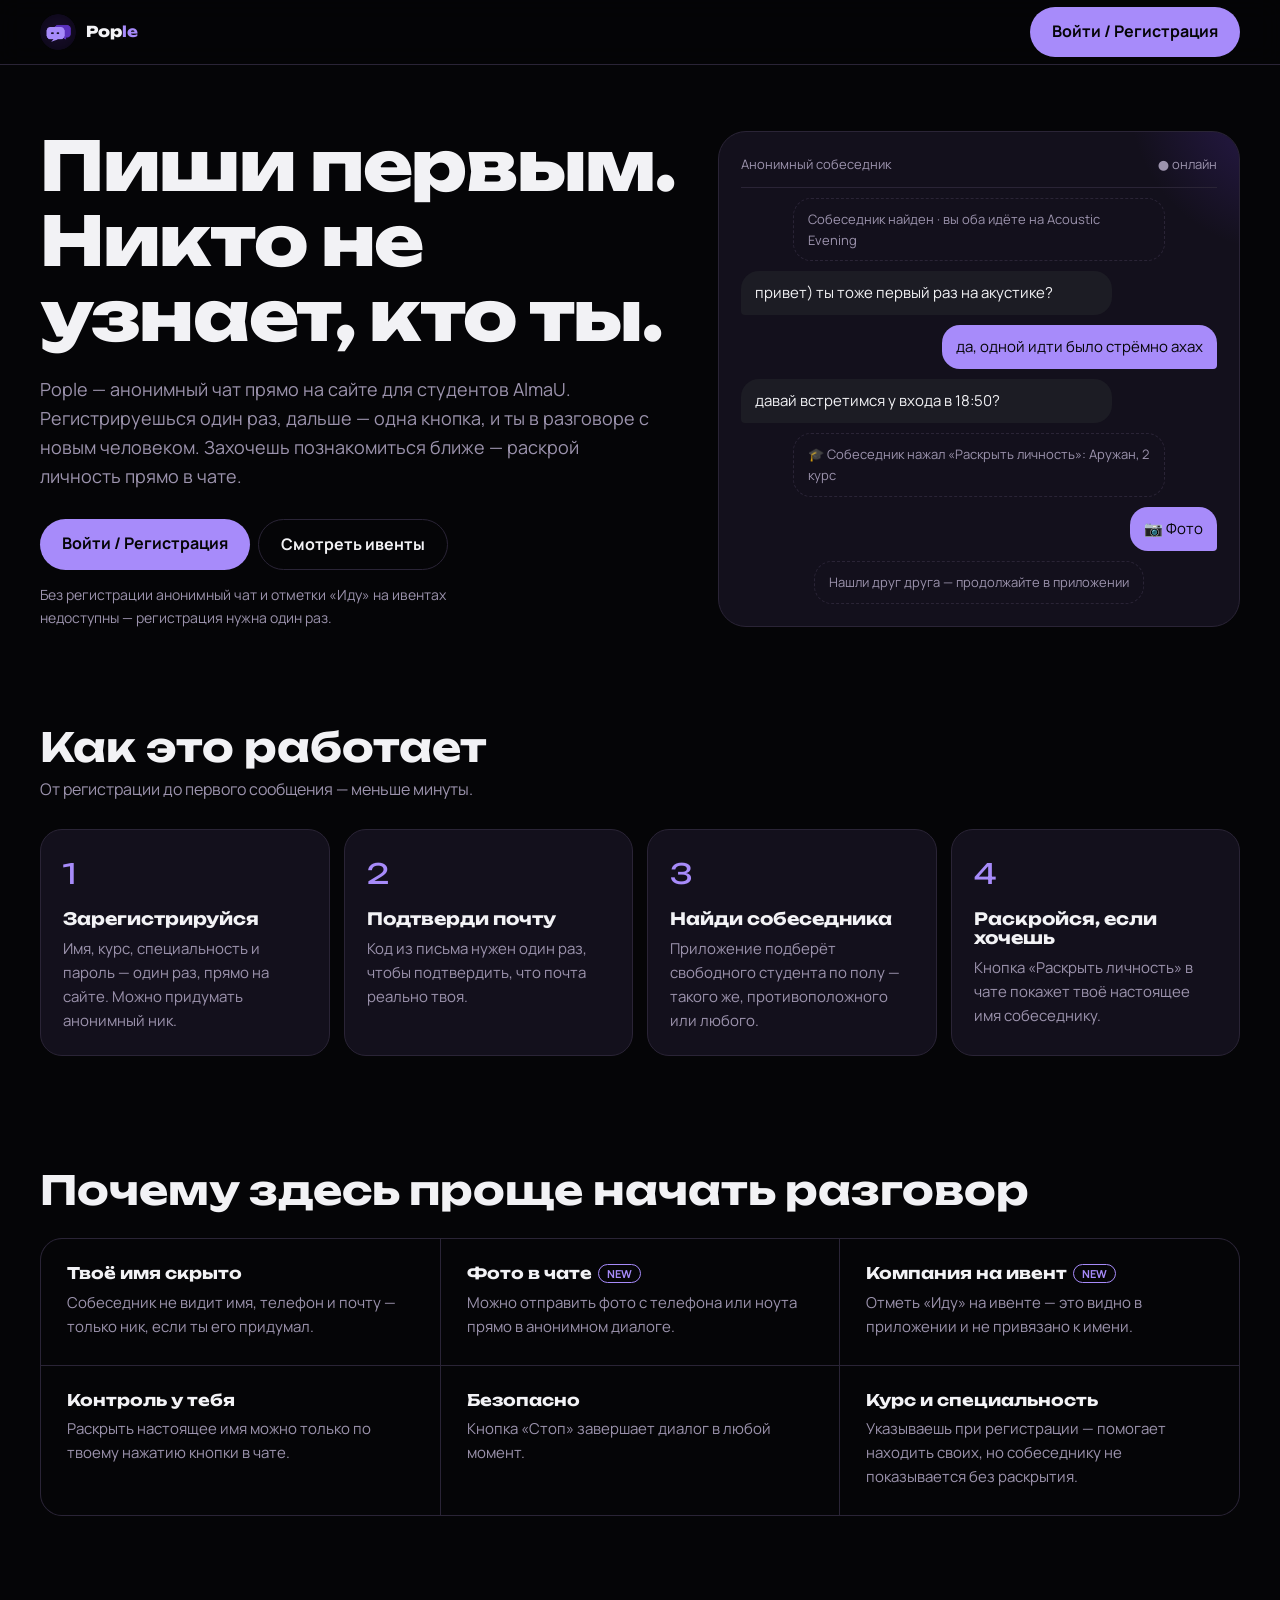
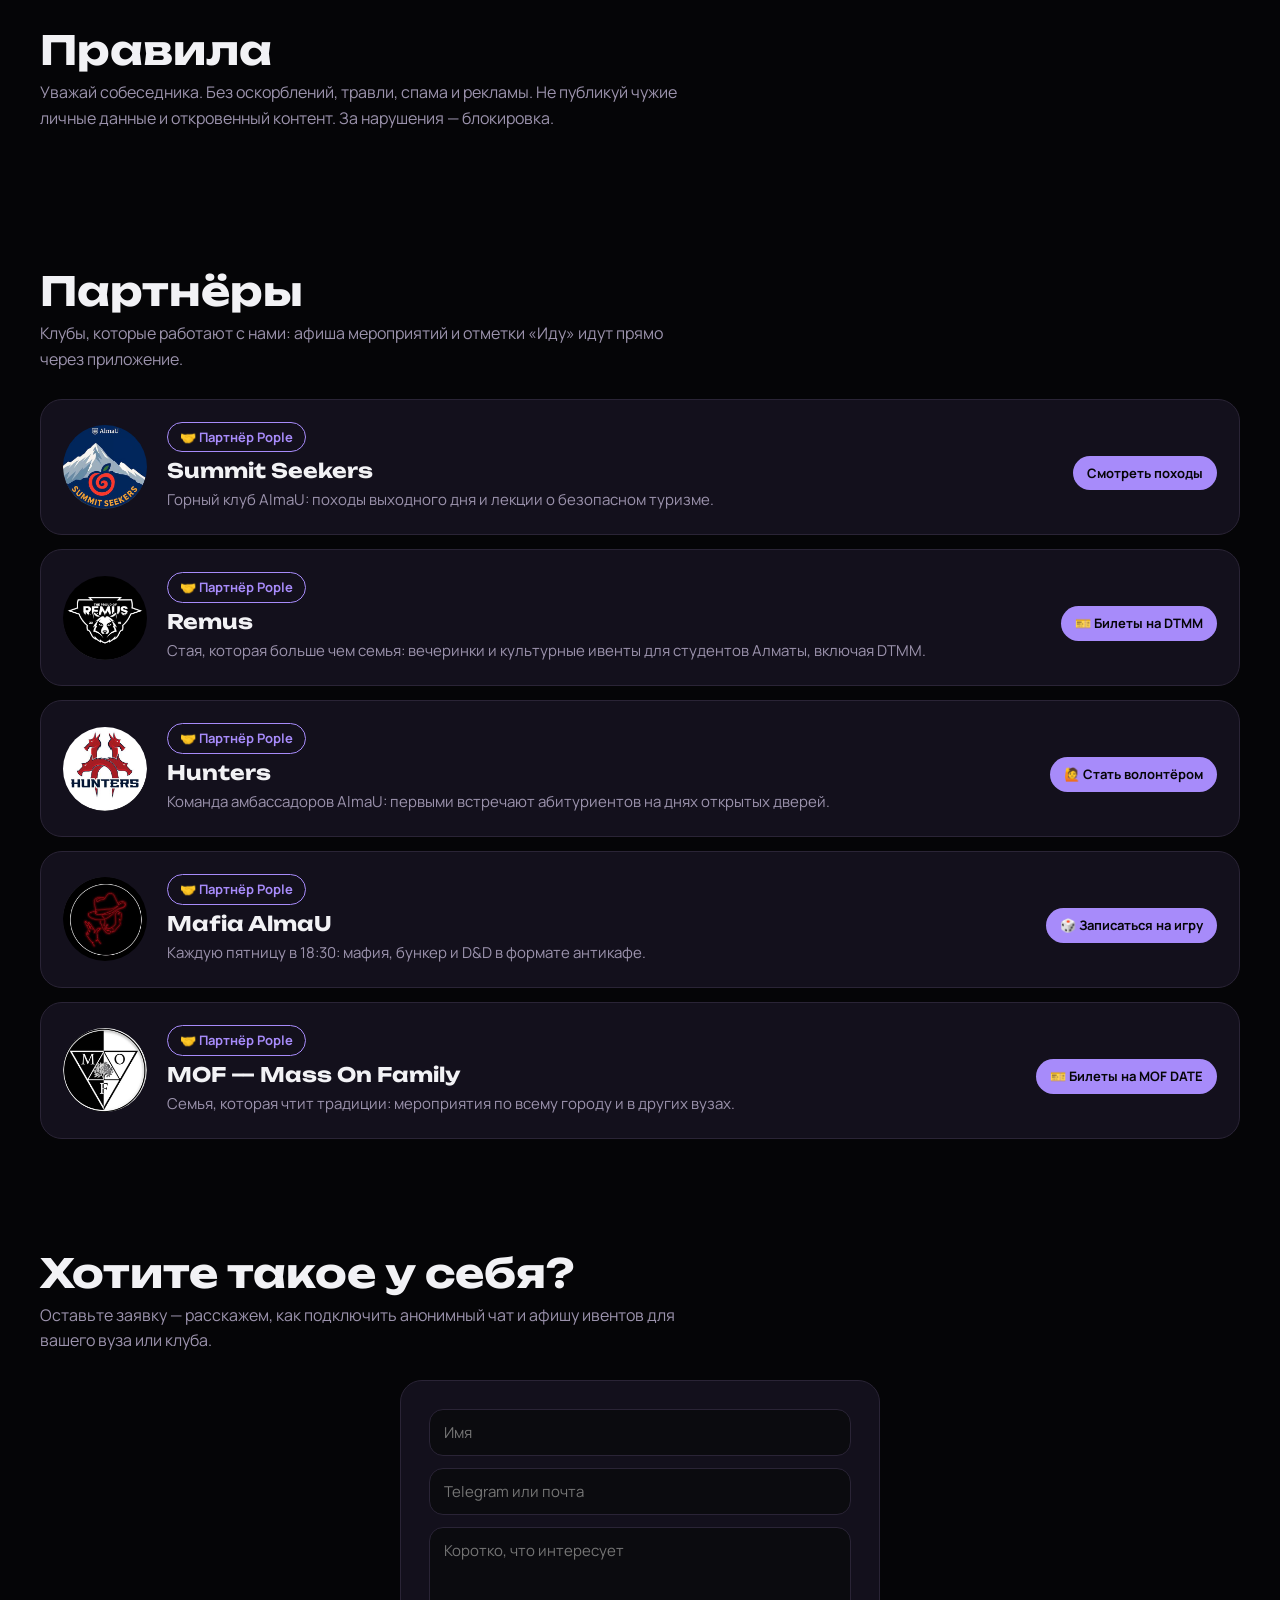
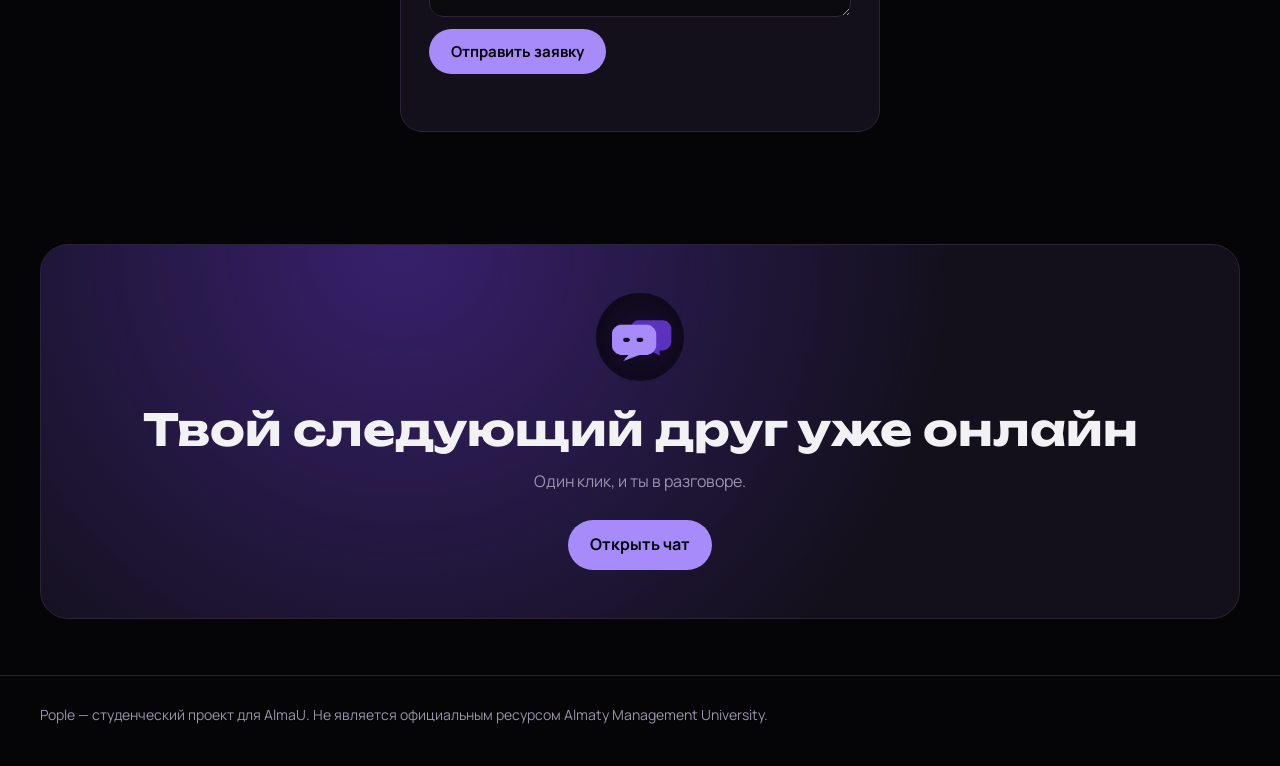
==== commit 912638a0: "Add Mafia and MOF partner pages, seed 10 demo students - Mafia page (#mafia): Friday 18:30 games (ма" ====
--- a/site/index.html
+++ b/site/index.html
@@ -3,10 +3,7 @@
 <head>
 <meta charset="UTF-8">
 <meta name="viewport" content="width=device-width, initial-scale=1, viewport-fit=cover">
-<title>Pople — учёба и общение студентов AlmaU</title>
-<meta name="description" content="Pople — платформа для студентов AlmaU: анонимный чат, сообщения, расписание, оценки, задания, экзамены, клубы и ивенты в одном аккаунте.">
-<!-- Адрес бэкенда (bot/api_server.py). При смене домена поправьте и connect-src в vercel.json. -->
-<meta name="pople-api" content="https://almaumessanger-production.up.railway.app">
+<title>Pople — анонимный чат для студентов AlmaU</title>
 <link rel="icon" type="image/png" href="img/favicon.png">
 <link rel="apple-touch-icon" href="img/apple-touch-icon.png">
 <link rel="manifest" href="manifest.json">
@@ -17,37 +14,235 @@
 <meta name="apple-mobile-web-app-title" content="Pople">
 <link rel="preconnect" href="https://fonts.googleapis.com">
 <link href="https://fonts.googleapis.com/css2?family=Unbounded:wght@500;700;800&family=Manrope:wght@400;500;700&display=swap" rel="stylesheet">
-<link rel="stylesheet" href="css/app.css">
+<style>
+:root{--bg:#050507;--panel:#13101c;--line:#2a2436;--text:#f2f2f5;--mute:#9c93ad;--acc:#a78bfa;--acc2:#5b31bd;
+ box-sizing:border-box;padding-top:env(safe-area-inset-top,0px);padding-bottom:env(safe-area-inset-bottom,0px)}
+*,*:before,*:after{box-sizing:inherit}
+html{scroll-padding-top:env(safe-area-inset-top,0px)}
+body{margin:0;background:var(--bg);color:var(--text);font:16px/1.6 Manrope,system-ui,sans-serif}
+a{color:inherit}
+h1,h2,h3{font-family:Unbounded,Manrope,sans-serif;line-height:1.1;margin:0}
+.wrap{max-width:1240px;margin:0 auto;padding:0 20px}
+nav{position:sticky;top:env(safe-area-inset-top,0px);z-index:10;background:rgba(5,5,7,.85);backdrop-filter:blur(12px);border-bottom:1px solid var(--line)}
+nav .wrap{display:flex;align-items:center;gap:8px;height:64px}
+.nav-drawer{position:absolute;top:calc(64px + env(safe-area-inset-top,0px));right:20px;max-width:calc(100vw - 40px);min-width:220px;
+ background:var(--panel);border:1px solid var(--line);border-radius:18px;padding:8px;display:flex;flex-direction:column;gap:2px;
+ box-shadow:0 20px 50px rgba(0,0,0,.5);opacity:0;visibility:hidden;transform:translateY(-8px);transition:opacity .18s,transform .18s}
+.nav-drawer.open{opacity:1;visibility:visible;transform:translateY(0)}
+.nav-drawer .tab{padding:12px 14px;border-radius:12px;white-space:nowrap}
+.nav-drawer .tab.on{background:#1c1826;color:var(--text)}
+.logo{display:flex;align-items:center;gap:10px;font-family:Unbounded;font-weight:800;font-size:15px;margin-right:auto;white-space:nowrap;text-decoration:none}
+.logo img{width:36px;height:36px;border-radius:50%;flex:none}
+.logo b{color:var(--acc)}
+.tab{padding:8px 14px;border-radius:999px;text-decoration:none;color:var(--mute);white-space:nowrap;font-weight:500}
+.tab.on{background:var(--panel);color:var(--text);border:1px solid var(--line)}
+.btn{display:inline-block;background:var(--acc);color:#050507;font-weight:700;padding:12px 22px;border-radius:999px;text-decoration:none;white-space:nowrap}
+.btn.ghost{background:transparent;color:var(--text);border:1px solid var(--line)}
+.actions{display:flex;gap:8px;flex-wrap:wrap}
+.btn.sm{padding:7px 14px;font-size:13px;margin-top:12px}
+button.btn{font:700 15px Manrope,system-ui,sans-serif;cursor:pointer;border:none}
+button.btn:disabled{opacity:.6;cursor:default}
+.going-count{color:var(--mute)}
+a:focus-visible,button:focus-visible{outline:2px solid var(--acc);outline-offset:3px}
+section{padding:56px 0}
+.page{display:none}.page.on{display:block}
+/* [hidden] должен побеждать display:grid/flex классов вроде .lead — иначе скрытая форма всё равно видна */
+[hidden]{display:none!important}
+/* hero */
+.hero{display:grid;grid-template-columns:1.1fr .9fr;gap:40px;align-items:center;padding:64px 0 40px}
+.hero h1{font-size:clamp(34px,5.6vw,68px);font-weight:800;letter-spacing:-.02em}
+.hero p{color:var(--mute);font-size:18px;max-width:34em;margin:22px 0 28px}
+.chat{background:var(--panel);border:1px solid var(--line);border-radius:28px;padding:22px;min-height:380px;display:flex;flex-direction:column;gap:10px;position:relative;overflow:hidden}
+.chat:before{content:"";position:absolute;inset:-40% -40% auto auto;width:320px;height:320px;background:radial-gradient(var(--acc2),transparent 70%);opacity:.35}
+.chat .top{display:flex;justify-content:space-between;color:var(--mute);font-size:13px;border-bottom:1px solid var(--line);padding-bottom:12px;position:relative}
+.msg{max-width:78%;padding:10px 14px;border-radius:18px;font-size:15px;position:relative;opacity:0;transform:translateY(8px);animation:in .4s forwards}
+.msg.l{background:#1c1c24;border-bottom-left-radius:4px}
+.msg.r{background:var(--acc);color:#050507;align-self:flex-end;border-bottom-right-radius:4px}
+.msg.sys{align-self:center;background:transparent;border:1px dashed var(--line);color:var(--mute);font-size:13px}
+@keyframes in{to{opacity:1;transform:none}}
+@media (prefers-reduced-motion:reduce){.msg{animation:none;opacity:1;transform:none}}
+/* sections */
+.head{display:flex;justify-content:space-between;align-items:end;gap:20px;margin-bottom:26px;flex-wrap:wrap}
+.head h2{font-size:clamp(26px,3.4vw,40px)}
+.head p{color:var(--mute);margin:8px 0 0;max-width:40em}
+.steps{display:grid;grid-template-columns:repeat(4,1fr);gap:14px}
+.step{border:1px solid var(--line);border-radius:22px;padding:22px;background:var(--panel)}
+.step span{font-family:Unbounded;color:var(--acc);font-size:28px}
+.step h3{font-size:17px;margin:14px 0 8px}
+.step p{color:var(--mute);margin:0;font-size:15px}
+.feat{display:grid;grid-template-columns:repeat(3,1fr);gap:1px;background:var(--line);border:1px solid var(--line);border-radius:22px;overflow:hidden}
+.feat div{background:var(--bg);padding:26px}
+.feat h3{font-size:16px;margin-bottom:8px}.feat p{color:var(--mute);margin:0;font-size:15px}
+.feat .new{color:var(--acc);font-size:11px;font-family:Manrope;font-weight:700;border:1px solid var(--acc);border-radius:999px;padding:1px 8px;margin-left:6px;vertical-align:middle}
+code{background:#1c1c24;padding:2px 7px;border-radius:6px;color:var(--acc)}
+.filters{display:flex;gap:8px;flex-wrap:wrap}
+.filters button{background:var(--panel);color:var(--mute);border:1px solid var(--line);border-radius:999px;padding:8px 16px;font:500 14px Manrope;cursor:pointer}
+.filters button.on{background:var(--text);color:var(--bg)}
+.grid{display:grid;grid-template-columns:repeat(auto-fill,minmax(270px,1fr));gap:14px}
+.tile{position:relative;border-radius:22px;overflow:hidden;min-height:320px;display:flex;flex-direction:column;justify-content:flex-end;padding:20px;border:1px solid var(--line);isolation:isolate}
+.tile .art{position:absolute;inset:0;z-index:-1}
+.tile .art:after{content:"";position:absolute;inset:0;background:linear-gradient(transparent 25%,rgba(5,5,7,.92) 78%)}
+.tile .glyph{position:absolute;top:16px;left:18px;font-size:44px}
+.tile .badge{position:absolute;top:16px;left:18px;width:76px;height:76px;border-radius:50%;object-fit:cover;border:2px solid rgba(255,255,255,.2);box-shadow:0 8px 24px rgba(0,0,0,.45);background:#fff}
+.ev .badge{width:56px;height:56px}
+.tile{padding-top:112px}.tile.ev{padding-top:92px}
+.cta .mark{width:88px;height:88px;border-radius:50%;margin-bottom:18px}
+.tile .ig{position:absolute;top:18px;right:18px;background:rgba(0,0,0,.45);backdrop-filter:blur(6px);font-size:12px;padding:5px 10px;border-radius:999px;text-decoration:none}
+.tile h3{font-size:20px}
+.tile p{color:#c8c8d2;font-size:14px;margin:8px 0 12px}
+.chips{display:flex;gap:6px;flex-wrap:wrap}
+.chips span{font-size:12px;border:1px solid rgba(255,255,255,.18);border-radius:999px;padding:3px 10px;color:#dcdce4}
+.tile.wide{grid-column:span 2}
+.ev .date{font-family:Unbounded;font-size:13px;color:var(--acc);margin-bottom:8px}
+.ev .who{font-size:13px;color:var(--mute)}
+.ev .btn{align-self:flex-start}
+.empty{color:var(--mute);border:1px dashed var(--line);border-radius:22px;padding:28px;text-align:center}
+.cta{border-radius:28px;padding:48px 28px;text-align:center;background:radial-gradient(circle at 30% 0,rgba(91,49,189,.5),transparent 60%),var(--panel);border:1px solid var(--line)}
+.cta h2{font-size:clamp(26px,3.6vw,44px);margin-bottom:14px}.cta p{color:var(--mute);margin:0 0 26px}
+.stats-bar{display:flex;gap:32px;flex-wrap:wrap;margin:28px 0 0}
+.stats-bar div{display:flex;flex-direction:column;gap:4px}
+.stats-bar b{font-family:Unbounded;font-size:30px;color:var(--acc)}
+.stats-bar span{color:var(--mute);font-size:13px}
+.lead{display:grid;gap:12px;max-width:480px;margin:0 auto;background:var(--panel);border:1px solid var(--line);border-radius:22px;padding:28px}
+.lead input,.lead textarea{background:#0b0b0f;border:1px solid var(--line);border-radius:14px;padding:12px 14px;color:var(--text);font:15px Manrope;resize:vertical}
+.lead input:focus,.lead textarea:focus{outline:2px solid var(--acc);outline-offset:1px}
+.lead textarea{min-height:90px}
+#register-student-fields{display:grid;gap:12px}
+.lead .btn{justify-self:start;border:none;cursor:pointer;font:700 15px Manrope}
+.lead-status{color:var(--mute);font-size:14px;margin:0;min-height:1.2em}
+.partner-badge{display:inline-flex;align-items:center;gap:6px;border:1px solid var(--acc);color:var(--acc);border-radius:999px;padding:4px 12px;font-size:13px;font-weight:700}
+.partner-card{display:flex;align-items:center;gap:20px;flex-wrap:wrap;background:var(--panel);border:1px solid var(--line);border-radius:22px;padding:22px;text-decoration:none}
+.partner-card:hover{border-color:var(--acc)}
+.partner-card img{width:84px;height:84px;border-radius:50%;object-fit:cover;flex:none}
+.partner-card div{flex:1;min-width:220px}.partner-card h3{font-size:20px;margin:8px 0 6px}.partner-card p{color:var(--mute);margin:0;font-size:15px}
+.partners{display:grid;gap:14px}
+/* Страницы партнёров Remus и Hunters: свой акцент поверх общей темы */
+#p-remus{--acc:#ecebf5;--glow:rgba(236,235,245,.18)}
+#p-hunters{--acc:#ff5361;--glow:rgba(214,38,52,.35)}
+.club-hero.themed{margin-top:32px;padding:40px 32px;border-radius:28px;border:1px solid var(--line);
+  background:radial-gradient(circle at 15% 0,var(--glow),transparent 55%),radial-gradient(circle at 100% 100%,rgba(91,49,189,.25),transparent 50%),var(--panel)}
+#p-remus .club-hero img{background:#000;border-color:#3a3a46}
+#p-hunters .club-hero img{background:#fff;border-color:#5a1820}
+/* Mafia — неоновый красный, как на логотипе; MOF — чёрно-белый сплит */
+#p-mafia{--acc:#ff3347;--glow:rgba(255,30,60,.32)}
+#p-mafia .club-hero img{background:#000;border-color:#ff3347;box-shadow:0 0 24px rgba(255,51,71,.45)}
+#p-mafia .club-hero h1{text-shadow:0 0 18px rgba(255,51,71,.55)}
+#p-mof{--acc:#f3f1ea;--glow:rgba(243,241,234,.12)}
+#p-mof .club-hero.themed{background:linear-gradient(105deg,#050507 0 50%,#16151a 50% 100%)}
+#p-mof .club-hero img{background:#fff;border-color:#f3f1ea}
+.lead select{background:#0b0b0f;border:1px solid var(--line);border-radius:14px;padding:12px 14px;color:var(--text);font:15px Manrope}
+.lead select:focus{outline:2px solid var(--acc);outline-offset:1px}
+.games{display:grid;grid-template-columns:repeat(3,1fr);gap:14px}
+.games div{background:var(--panel);border:1px solid var(--line);border-radius:22px;padding:22px}
+.games b{font-size:28px;display:block;margin-bottom:8px}.games h3{font-size:18px;margin-bottom:6px}.games p{color:var(--mute);margin:0;font-size:14px}
+@media(max-width:760px){.games{grid-template-columns:1fr}}
+.partner-form{max-width:none;margin:0}
+.partner-form .row{display:grid;grid-template-columns:1fr 1fr;gap:12px}
+.partner-form label{display:grid;gap:6px;font-size:13px;color:var(--mute)}
+.partner-split{display:grid;grid-template-columns:1fr 1.1fr;gap:24px;align-items:start}
+.partner-split .pitch h2{font-size:clamp(24px,3vw,36px);margin-bottom:12px}
+.partner-split .pitch p{color:var(--mute);margin:0 0 14px}
+.partner-split .pitch ul{margin:0;padding-left:20px;color:#dcdce4;display:grid;gap:8px}
+/* Длинные кнопки партнёров («Записаться волонтёром на день открытых дверей») на телефоне переносим, а не растягиваем страницу */
+.club-hero .btn,.cta .btn,.partner-form .btn,.partner-card .btn{white-space:normal;text-align:center}
+.club-hero>div,.partner-split>*{min-width:0}
+@media(max-width:760px){.partner-split,.partner-form .row{grid-template-columns:1fr}.club-hero.themed{padding:28px 20px}}
+.club-hero{display:flex;gap:32px;align-items:center;flex-wrap:wrap;padding:56px 0 24px}
+.club-hero img{width:160px;height:160px;border-radius:50%;object-fit:cover;border:3px solid var(--line);flex:none}
+.club-hero h1{font-size:clamp(34px,5vw,60px);font-weight:800;margin:14px 0 10px}
+.club-hero p{color:var(--mute);font-size:18px;max-width:36em;margin:0 0 22px}
+.hike{display:flex;flex-direction:column;gap:10px;background:var(--panel);border:1px solid var(--line);border-radius:22px;padding:22px}
+.hike .when{font-family:Unbounded;font-size:13px;color:var(--acc)}
+.hike h3{font-size:19px}.hike p{margin:0;color:var(--mute);font-size:14px}
+.hike .meta{display:flex;gap:6px;flex-wrap:wrap}
+.hike .meta span,.demo-tag{font-size:12px;border:1px solid var(--line);border-radius:999px;padding:3px 10px;color:#dcdce4}
+.demo-tag{color:var(--mute);margin-left:8px;font-family:Manrope;font-weight:500}
+.spots{font-size:13px;color:var(--text)}
+.bar{height:6px;border-radius:99px;background:var(--line);overflow:hidden}.bar i{display:block;height:100%;background:var(--acc);border-radius:99px}
+.hike .btn{align-self:flex-start;margin-top:auto}
+.rules{display:grid;gap:10px;padding:0;margin:0;list-style:none}
+.rules li{background:var(--panel);border:1px solid var(--line);border-radius:16px;padding:14px 18px;color:#dcdce4}
+.checklist{display:grid;grid-template-columns:repeat(auto-fill,minmax(260px,1fr));gap:8px}
+.checklist label{display:flex;gap:10px;align-items:center;background:var(--panel);border:1px solid var(--line);border-radius:14px;padding:11px 14px;cursor:pointer}
+.checklist input{accent-color:var(--acc);width:18px;height:18px;flex:none}
+details.lesson{background:var(--panel);border:1px solid var(--line);border-radius:16px;margin-bottom:10px}
+details.lesson summary{padding:16px 20px;cursor:pointer;font-weight:700;list-style:none}
+details.lesson summary::-webkit-details-marker{display:none}
+details.lesson[open] summary{color:var(--acc)}
+details.lesson ul{margin:0;padding:0 20px 18px 40px;color:#dcdce4;display:grid;gap:6px}
+.authbox{max-width:480px;margin:0 auto;display:grid;gap:14px}
+.authtabs{display:flex;gap:8px;background:var(--panel);border:1px solid var(--line);border-radius:999px;padding:4px}
+.authtab{flex:1;border:none;background:transparent;color:var(--mute);padding:10px;border-radius:999px;font:700 14px Manrope;cursor:pointer}
+.authtab.on{background:var(--acc);color:#050507}
+.gender-pick{display:flex;gap:10px;flex-wrap:wrap;justify-content:center}
+.gender-pick label{display:flex;align-items:center;gap:8px;background:var(--panel);border:1px solid var(--line);border-radius:999px;padding:9px 16px;cursor:pointer;font-size:14px}
+.gender-pick input{accent-color:var(--acc)}
+#chat-box{max-height:60vh;overflow-y:auto}
+.people-search{width:100%;max-width:480px;display:block;margin:0 auto 18px;background:#0b0b0f;border:1px solid var(--line);
+ border-radius:999px;padding:12px 18px;color:var(--text);font:15px Manrope}
+.people-search:focus{outline:2px solid var(--acc);outline-offset:1px}
+.people-row{display:flex;justify-content:space-between;align-items:center;gap:12px;background:var(--panel);
+ border:1px solid var(--line);border-radius:16px;padding:14px 18px;margin-bottom:8px}
+.people-row small{color:var(--mute);font-size:13px;display:block;margin-top:2px}
+.course-card{background:var(--panel);border:1px solid var(--line);border-radius:16px;padding:16px 18px;margin-bottom:10px}
+.course-card h4{margin:0 0 4px;font-size:17px}
+.course-card .meta{color:var(--mute);font-size:13px;margin:0 0 10px}
+.course-card .actions{margin-top:10px}
+.mini-form{display:flex;gap:8px;flex-wrap:wrap;align-items:center;margin-top:10px;padding-top:10px;border-top:1px solid var(--line)}
+.mini-form input,.mini-form select{background:#0b0b0f;border:1px solid var(--line);border-radius:10px;padding:8px 10px;color:var(--text);font:14px Manrope}
+.mini-form input[type="number"]{width:80px}
+.mini-form input[type="time"]{width:110px}
+.roster-row{display:flex;justify-content:space-between;align-items:center;gap:10px;padding:8px 0;border-top:1px solid var(--line)}
+.roster-row:first-child{border-top:none}
+.grade-pill{font-size:12px;border:1px solid var(--line);border-radius:999px;padding:3px 10px;color:#dcdce4;margin:2px 4px 2px 0;display:inline-block}
+.chat-input{display:flex;gap:10px;margin-top:14px}
+.chat-input input{flex:1;background:#0b0b0f;border:1px solid var(--line);border-radius:999px;padding:12px 18px;color:var(--text);font:15px Manrope}
+.chat-input input:focus{outline:2px solid var(--acc);outline-offset:1px}
+.chat-input .btn{border:none;cursor:pointer;padding:12px 22px}
+.chat-input #photo-btn{border-radius:999px;padding:10px 14px;cursor:pointer;font-size:17px;flex:none}
+.msg img{max-width:100%;border-radius:12px;display:block}
+.msg.reveal{align-self:center;background:rgba(167,139,250,.16);border:1px solid var(--acc);color:var(--acc);font-weight:700;font-size:14px;border-radius:14px}
+.empty .btn{margin-top:14px}
+footer{border-top:1px solid var(--line);color:var(--mute);font-size:14px;padding:28px 0 40px}
+@media(max-width:900px){.hero{grid-template-columns:1fr}.steps{grid-template-columns:1fr 1fr}.feat{grid-template-columns:1fr}.tile.wide{grid-column:auto}}
+@media(max-width:520px){.steps{grid-template-columns:1fr}nav .btn{padding:8px 14px;font-size:13px}}
+</style>
 </head>
 <body>
 <nav>
  <div class="wrap">
   <a href="#home" class="logo"><img src="img/logo.png" alt=""><span>Pop<b>le</b></span></a>
   <button type="button" class="btn ghost" id="nav-menu-btn" aria-expanded="false" aria-controls="nav-drawer" hidden>☰ Меню</button>
-  <a class="btn" id="nav-auth-btn" href="#login">Войти / Регистрация</a>
+  <a class="btn" id="nav-auth-btn" href="#chat">Войти / Регистрация</a>
  </div>
- <div class="nav-drawer" id="nav-drawer"></div>
+ <div class="nav-drawer" id="nav-drawer">
+  <a class="tab" href="#home" data-p="home">О проекте</a>
+  <a class="tab" href="#clubs" data-p="clubs">Студенческие клубы</a>
+  <a class="tab" href="#events" data-p="events">Ивенты</a>
+  <a class="tab" href="#summit" data-p="summit">🏔 Summit Seekers</a>
+  <a class="tab" href="#remus" data-p="remus">🐺 Remus</a>
+  <a class="tab" href="#hunters" data-p="hunters">🦅 Hunters</a>
+  <a class="tab" href="#mafia" data-p="mafia">🕵️ Mafia</a>
+  <a class="tab" href="#mof" data-p="mof">🌳 MOF</a>
+  <a class="tab" href="#chat" data-p="chat">💬 Анонимный чат</a>
+  <a class="tab" href="#people" data-p="people">🔎 Люди</a>
+  <a class="tab" href="#academics" data-p="academics">🎓 Учёба</a>
+ </div>
 </nav>
 
 <main class="wrap">
-<!-- ГЛАВНАЯ: гостю — лендинг, вошедшему — сводка «Сегодня» -->
+<!-- HOME -->
 <div class="page" id="p-home">
- <div id="home-dashboard" hidden>
-  <div class="greeting"><h1 id="dash-hello">Привет!</h1><p id="dash-date"></p></div>
-  <div class="quick" id="dash-quick"></div>
-  <div class="dash" id="dash-cards"><div class="empty">Загрузка…</div></div>
- </div>
-
- <div id="home-landing">
  <div class="hero">
   <div>
-   <h1>Учёба и общение AlmaU — в одном месте.</h1>
-   <p>Pople — платформа для студентов: расписание, оценки, задания и экзамены рядом с анонимным чатом, сообщениями, клубами и ивентами. Один аккаунт вместо пяти сервисов, прямо в браузере.</p>
+   <h1>Пиши первым. Никто не узнает, кто ты.</h1>
+   <p>Pople — анонимный чат прямо на сайте для студентов AlmaU. Регистрируешься один раз, дальше — одна кнопка, и ты в разговоре с новым человеком. Захочешь познакомиться ближе — раскрой личность прямо в чате.</p>
    <div class="actions">
-    <a class="btn" href="#login">Войти / Регистрация</a>
+    <a class="btn" href="#chat" id="hero-auth-btn">Войти / Регистрация</a>
+    <a class="btn" href="#chat" id="hero-authed-btn" hidden>💬 Открыть анонимный чат</a>
     <a class="btn ghost" href="#events">Смотреть ивенты</a>
    </div>
-   <p class="muted small" style="margin:14px 0 0">Регистрация нужна один раз — без неё доступны только афиша и клубы.</p>
+   <p style="color:var(--mute);font-size:14px;margin:14px 0 0" id="hero-auth-note">Без регистрации анонимный чат и отметки «Иду» на ивентах недоступны — регистрация нужна один раз.</p>
    <div class="stats-bar" id="stats" aria-live="polite"></div>
   </div>
   <div class="chat" aria-label="Пример анонимного диалога">
@@ -56,40 +251,40 @@
    <div class="msg l" style="animation-delay:.8s">привет) ты тоже первый раз на акустике?</div>
    <div class="msg r" style="animation-delay:1.6s">да, одной идти было стрёмно ахах</div>
    <div class="msg l" style="animation-delay:2.4s">давай встретимся у входа в 18:50?</div>
-   <div class="msg sys" style="animation-delay:3.2s">🎓 Собеседник раскрылся: Аружан, 2 курс</div>
-   <div class="msg r" style="animation-delay:4s">ок! только рубежку в 16:00 сдам 😅</div>
+   <div class="msg sys" style="animation-delay:3.2s">🎓 Собеседник нажал «Раскрыть личность»: Аружан, 2 курс</div>
+   <div class="msg r" style="animation-delay:4s">📷 Фото</div>
+   <div class="msg sys" style="animation-delay:4.6s">Нашли друг друга — продолжайте в приложении</div>
   </div>
  </div>
 
  <section>
-  <div class="head"><div><h2>Что внутри</h2><p>Всё, ради чего раньше приходилось открывать Platonus, Teams, Moodle и Telegram по отдельности.</p></div></div>
+  <div class="head"><div><h2>Как это работает</h2><p>От регистрации до первого сообщения — меньше минуты.</p></div></div>
+  <div class="steps">
+   <div class="step"><span>1</span><h3>Зарегистрируйся</h3><p>Имя, курс, специальность и пароль — один раз, прямо на сайте. Можно придумать анонимный ник.</p></div>
+   <div class="step"><span>2</span><h3>Подтверди почту</h3><p>Код из письма нужен один раз, чтобы подтвердить, что почта реально твоя.</p></div>
+   <div class="step"><span>3</span><h3>Найди собеседника</h3><p>Приложение подберёт свободного студента по полу — такого же, противоположного или любого.</p></div>
+   <div class="step"><span>4</span><h3>Раскройся, если хочешь</h3><p>Кнопка «Раскрыть личность» в чате покажет твоё настоящее имя собеседнику.</p></div>
+  </div>
+ </section>
+
+ <section>
+  <div class="head"><div><h2>Почему здесь проще начать разговор</h2></div></div>
   <div class="feat">
-   <div><h3>Расписание и оценки</h3><p>Пары по дням недели, оценки по дисциплинам и посещаемость с предупреждением о ретейке.</p></div>
-   <div><h3>Задания и уроки</h3><p>Преподаватель выкладывает задания и видеоуроки с конспектом, студент сдаёт работу и проходит мини-тест.</p></div>
-   <div><h3>Экзамены под контролем</h3><p>Таймер, подсчёт выходов из окна, запись экрана и снимки с камеры — по выбору преподавателя.</p></div>
-   <div><h3>Анонимный чат</h3><p>Соединяем со случайным студентом. Собеседник видит только ник — пока ты сам не раскроешься.</p></div>
-   <div><h3>Компания на ивент<span class="new">NEW</span></h3><p>Отметься «Иду» и найди, с кем пойти: подбираем среди тех, кто идёт туда же.</p></div>
-   <div><h3>Сообщения</h3><p>Найди человека по имени и напиши напрямую — однокурснику или преподавателю.</p></div>
+   <div><h3>Твоё имя скрыто</h3><p>Собеседник не видит имя, телефон и почту — только ник, если ты его придумал.</p></div>
+   <div><h3>Фото в чате<span class="new">NEW</span></h3><p>Можно отправить фото с телефона или ноута прямо в анонимном диалоге.</p></div>
+   <div><h3>Компания на ивент<span class="new">NEW</span></h3><p>Отметь «Иду» на ивенте — это видно в приложении и не привязано к имени.</p></div>
+   <div><h3>Контроль у тебя</h3><p>Раскрыть настоящее имя можно только по твоему нажатию кнопки в чате.</p></div>
+   <div><h3>Безопасно</h3><p>Кнопка «Стоп» завершает диалог в любой момент.</p></div>
+   <div><h3>Курс и специальность</h3><p>Указываешь при регистрации — помогает находить своих, но собеседнику не показывается без раскрытия.</p></div>
   </div>
  </section>
 
  <section>
-  <div class="head"><div><h2>Как начать</h2><p>От регистрации до первого сообщения — пара минут.</p></div></div>
-  <div class="steps">
-   <div class="step"><span>1</span><h3>Зарегистрируйся</h3><p>Имя, курс, специальность и пароль — один раз, прямо на сайте.</p></div>
-   <div class="step"><span>2</span><h3>Подтверди почту</h3><p>Код из письма подтверждает, что почта твоя. Он же поможет, если забудешь пароль.</p></div>
-   <div class="step"><span>3</span><h3>Запишись на дисциплины</h3><p>Выбери предметы и удобный день — расписание соберётся само.</p></div>
-   <div class="step"><span>4</span><h3>Общайся</h3><p>Анонимно, напрямую или в компании на ивент — как удобнее.</p></div>
-  </div>
+  <div class="head"><div><h2>Правила</h2><p>Уважай собеседника. Без оскорблений, травли, спама и рекламы. Не публикуй чужие личные данные и откровенный контент. За нарушения — блокировка.</p></div></div>
  </section>
 
  <section>
-  <div class="head"><div><h2>Безопасность</h2><p>Уважай собеседника: без оскорблений, травли, спама и чужих личных данных. На нарушителя можно пожаловаться прямо в чате — после жалоб от нескольких человек аккаунт блокируется автоматически. <a href="#privacy">Как мы храним данные →</a></p></div></div>
- </section>
- </div>
-
- <section>
-  <div class="head"><div><h2>Партнёры</h2><p>Клубы, которые работают с нами: афиша, запись на походы и заявки идут прямо через Pople.</p></div></div>
+  <div class="head"><div><h2>Партнёры</h2><p>Клубы, которые работают с нами: афиша мероприятий и отметки «Иду» идут прямо через приложение.</p></div></div>
   <div class="partners">
    <a class="partner-card" href="#summit">
     <img src="img/clubs/summit.jpg" alt="Логотип Summit Seekers">
@@ -109,19 +304,33 @@
     <p>Команда амбассадоров AlmaU: первыми встречают абитуриентов на днях открытых дверей.</p></div>
     <span class="btn sm">🙋 Стать волонтёром</span>
    </a>
+   <a class="partner-card" href="#mafia">
+    <img src="img/clubs/mafia.jpg" alt="Логотип Mafia AlmaU">
+    <div><span class="partner-badge">🤝 Партнёр Pople</span><h3>Mafia AlmaU</h3>
+    <p>Каждую пятницу в 18:30: мафия, бункер и D&amp;D в формате антикафе.</p></div>
+    <span class="btn sm">🎲 Записаться на игру</span>
+   </a>
+   <a class="partner-card" href="#mof">
+    <img src="img/clubs/mof.jpg" alt="Логотип MOF">
+    <div><span class="partner-badge">🤝 Партнёр Pople</span><h3>MOF — Mass On Family</h3>
+    <p>Семья, которая чтит традиции: мероприятия по всему городу и в других вузах.</p></div>
+    <span class="btn sm">🎫 Билеты на MOF DATE</span>
+   </a>
   </div>
  </section>
 
  <section>
-  <div class="head"><div><h2>Хотите такое у себя?</h2><p>Оставьте заявку — расскажем, как подключить платформу для вашего вуза или клуба. Сюда же можно написать отзыв.</p></div></div>
+  <div class="head"><div><h2>Хотите такое у себя?</h2><p>Оставьте заявку — расскажем, как подключить анонимный чат и афишу ивентов для вашего вуза или клуба.</p></div></div>
   <form class="lead" id="lead-form">
    <input name="name" placeholder="Имя" required maxlength="80" autocomplete="name">
-   <input name="contact" placeholder="Телефон или почта" required maxlength="80" autocomplete="email">
+   <input name="contact" placeholder="Telegram или почта" required maxlength="80" autocomplete="email">
    <textarea name="message" placeholder="Коротко, что интересует" maxlength="300"></textarea>
    <button class="btn" type="submit">Отправить заявку</button>
-   <p class="lead-status" id="lead-status" aria-live="polite"></p>
+   <p class="lead-status" id="lead-status"></p>
   </form>
  </section>
+
+ <section><div class="cta"><img class="mark" src="img/logo.png" alt="Логотип Pople"><h2>Твой следующий друг уже онлайн</h2><p>Один клик, и ты в разговоре.</p><a class="btn" href="#chat">Открыть чат</a></div></section>
 </div>
 
 <!-- CLUBS -->
@@ -149,7 +358,7 @@
  </div>
 
  <section id="summit-hikes">
-  <div class="head"><div><h2>Ближайшие походы</h2><p>Записывайся прямо здесь: имя и телефон берутся из твоего аккаунта, организатор увидит их в списке. Если мест нет — попадёшь в лист ожидания.</p></div></div>
+  <div class="head"><div><h2>Ближайшие походы</h2><p>Запись на походы временно на паузе — переносим её из Telegram-бота прямо в приложение. Следите за Instagram клуба, чтобы не пропустить.</p></div></div>
   <div class="grid" id="hikes" aria-live="polite"></div>
  </section>
 
@@ -157,9 +366,9 @@
   <div class="head"><div><h2>Как это работает</h2></div></div>
   <div class="steps">
    <div class="step"><span>1</span><h3>Выберите поход</h3><p>Дата, сбор, сложность и число свободных мест видны сразу.</p></div>
-   <div class="step"><span>2</span><h3>Запишитесь</h3><p>Одна кнопка — и ты в списке. Запись можно отменить: место уйдёт следующему из листа ожидания.</p></div>
-   <div class="step"><span>3</span><h3>Держите под рукой</h3><p>Поход появится на твоей главной странице: дата, место сбора и статус записи.</p></div>
-   <div class="step"><span>4</span><h3>Отметьтесь после спуска</h3><p>Во время похода в карточке появляется кнопка «Я спустился» — она сообщает организатору, что вы вернулись.</p></div>
+   <div class="step"><span>2</span><h3>Запишитесь</h3><p>Запись переезжает в приложение — скоро можно будет оставить имя и телефон прямо здесь.</p></div>
+   <div class="step"><span>3</span><h3>Получите напоминания</h3><p>За сутки и за 3 часа: место сбора, прогноз погоды и список вещей.</p></div>
+   <div class="step"><span>4</span><h3>Отметьтесь после спуска</h3><p>Кнопка «Я спустился» сообщает организатору, что вы вернулись. Есть и кнопка SOS.</p></div>
   </div>
  </section>
 
@@ -174,7 +383,7 @@
  </section>
 
  <section>
-  <div class="head"><div><h2>Школа туризма</h2><p>Короткие уроки для тех, кто идёт в горы.</p></div></div>
+  <div class="head"><div><h2>Школа туризма</h2><p>Короткие уроки для тех, кто идёт в горы. Те же уроки есть в боте: команда /school.</p></div></div>
   <div id="lessons"></div>
  </section>
 
@@ -292,330 +501,2227 @@
  <section><div class="cta"><img class="mark" src="img/clubs/hunters.jpg" alt="Логотип Hunters" style="background:#fff"><h2>Станешь лицом AlmaU на Open Day?</h2><p>Hunters — партнёр Pople.</p><div class="actions" style="justify-content:center"><a class="btn" href="#hunters" data-scroll="hunters-volunteer">🙋 Записаться волонтёром на день открытых дверей</a><a class="btn ghost" href="https://instagram.com/almau_hunters" target="_blank" rel="noopener">Instagram клуба</a></div></div></section>
 </div>
 
+<!-- MAFIA: партнёр -->
+<div class="page" id="p-mafia">
+ <div class="club-hero themed">
+  <img src="img/clubs/mafia.jpg" alt="Логотип Mafia AlmaU">
+  <div>
+   <span class="partner-badge">🤝 Партнёр Pople</span>
+   <h1>Mafia AlmaU</h1>
+   <p>Город засыпает, просыпается мафия. Каждую пятницу вечером — мафия, бункер и D&amp;D в формате антикафе, плюс тематические игры и турниры.</p>
+   <div class="actions">
+    <a class="btn" href="#mafia" data-scroll="mafia-signup">🎲 Записаться на игру в пятницу · 18:30</a>
+    <a class="btn ghost" href="https://instagram.com/mafia.almau" target="_blank" rel="noopener">Instagram клуба</a>
+   </div>
+  </div>
+ </div>
+
+ <section>
+  <div class="head"><div><h2>Во что играем по пятницам</h2><p>Сбор в 18:30. Новичкам объясняют правила — опыт не нужен.</p></div></div>
+  <div class="games">
+   <div><b>🕵️</b><h3>Мафия</h3><p>Классика: мирные жители против мафии, ведущий, ночные ходы и дневные обсуждения.</p></div>
+   <div><b>☢️</b><h3>Бункер</h3><p>Мест в бункере меньше, чем игроков. Убеди всех, что именно ты нужен для выживания.</p></div>
+   <div><b>🐉</b><h3>D&amp;D</h3><p>Настольная ролевая игра: создаёшь персонажа, мастер ведёт историю, кубики решают.</p></div>
+  </div>
+ </section>
+
+ <section id="mafia-signup">
+  <div class="partner-split">
+   <div class="pitch">
+    <span class="partner-badge">🎲 Пятница · 18:30</span>
+    <h2>Запись на пятничную игру</h2>
+    <p>Выбери игру и пятницу — организаторы Mafia AlmaU подтвердят место и пришлют адрес антикафе.</p>
+    <ul>
+     <li>Игры каждую пятницу, начало в 18:30.</li>
+     <li>Можно записаться сразу с друзьями.</li>
+     <li>Тематические вечера вроде Tokyo Drift и Пятницы 13-е — анонсы в Instagram клуба.</li>
+    </ul>
+   </div>
+   <form class="lead partner-form" id="mafia-signup-form">
+    <div class="row">
+     <label>Имя<input name="name" required maxlength="80" autocomplete="name"></label>
+     <label>Telegram или телефон<input name="contact" required maxlength="80" autocomplete="tel"></label>
+    </div>
+    <div class="row">
+     <label>Игра<select name="game" required>
+      <option value="Мафия">🕵️ Мафия</option>
+      <option value="Бункер">☢️ Бункер</option>
+      <option value="D&D">🐉 D&amp;D</option>
+      <option value="Любая">Любая, где есть места</option>
+     </select></label>
+     <label>Пятница<select name="friday" id="mafia-friday" required></select></label>
+    </div>
+    <label>Сколько человек<input name="qty" type="number" min="1" max="10" value="1" required></label>
+    <button class="btn" type="submit">🎲 Записаться на игру в пятницу · 18:30</button>
+    <p class="lead-status" id="mafia-signup-status" aria-live="polite"></p>
+   </form>
+  </div>
+ </section>
+
+ <section><div class="cta"><img class="mark" src="img/clubs/mafia.jpg" alt="Логотип Mafia AlmaU" style="background:#000"><h2>До встречи в пятницу в 18:30</h2><p>Mafia AlmaU — партнёр Pople.</p><div class="actions" style="justify-content:center"><a class="btn" href="#mafia" data-scroll="mafia-signup">🎲 Записаться на игру в пятницу · 18:30</a><a class="btn ghost" href="https://instagram.com/mafia.almau" target="_blank" rel="noopener">Instagram клуба</a></div></div></section>
+</div>
+
+<!-- MOF: партнёр -->
+<div class="page" id="p-mof">
+ <div class="club-hero themed">
+  <img src="img/clubs/mof.jpg" alt="Логотип MOF">
+  <div>
+   <span class="partner-badge">🤝 Партнёр Pople</span>
+   <h1>MOF — Mass On Family</h1>
+   <p>Семья, которая чтит традиции. MOF проводит мероприятия по всему городу и в других вузах: MOF DATE, MOF DAY, MOF ISSYK, фотоохота и кемпинг.</p>
+   <div class="actions">
+    <a class="btn" href="#mof" data-scroll="mof-tickets">🎫 Купить билет на MOF DATE</a>
+    <a class="btn ghost" href="https://instagram.com/mof.almaty" target="_blank" rel="noopener">Instagram клуба</a>
+   </div>
+  </div>
+ </div>
+
+ <section id="mof-tickets">
+  <div class="partner-split">
+   <div class="pitch">
+    <span class="partner-badge">🎫 MOF DATE</span>
+    <h2>Билеты на MOF DATE</h2>
+    <p>Оставь заявку на билет: организаторы MOF свяжутся с тобой, расскажут про оплату и пришлют билет.</p>
+    <ul>
+     <li>Дата, место и цена — у организаторов и в Instagram клуба.</li>
+     <li>Можно взять билеты сразу на компанию, до 10 штук.</li>
+     <li>Не с кем пойти? Найди компанию в анонимном чате Pople.</li>
+    </ul>
+   </div>
+   <form class="lead partner-form" id="mof-ticket-form">
+    <div class="row">
+     <label>Имя<input name="name" required maxlength="80" autocomplete="name"></label>
+     <label>Telegram или телефон<input name="contact" required maxlength="80" autocomplete="tel"></label>
+    </div>
+    <label>Сколько билетов<input name="qty" type="number" min="1" max="10" value="1" required></label>
+    <label>Комментарий<textarea name="note" maxlength="200" placeholder="Например: идём вдвоём"></textarea></label>
+    <button class="btn" type="submit">🎫 Купить билет на MOF DATE</button>
+    <p class="lead-status" id="mof-ticket-status" aria-live="polite"></p>
+   </form>
+  </div>
+ </section>
+
+ <section>
+  <div class="head"><div><h2>Мероприятия семьи</h2><p>Отмечайся «Иду» во вкладке «Ивенты», чтобы найти компанию.</p></div></div>
+  <div class="grid" id="mof-events" aria-live="polite"></div>
+ </section>
+
+ <section>
+  <div class="head"><div><h2>Как купить билет</h2></div></div>
+  <div class="steps">
+   <div class="step"><span>1</span><h3>Оставь заявку</h3><p>Имя, контакт и сколько билетов нужно.</p></div>
+   <div class="step"><span>2</span><h3>Жди сообщения</h3><p>Организатор MOF напишет тебе в Telegram или позвонит.</p></div>
+   <div class="step"><span>3</span><h3>Оплати</h3><p>Способ оплаты и цену подскажет организатор.</p></div>
+   <div class="step"><span>4</span><h3>Приходи</h3><p>Покажи билет на входе — добро пожаловать в семью.</p></div>
+  </div>
+ </section>
+
+ <section><div class="cta"><img class="mark" src="img/clubs/mof.jpg" alt="Логотип MOF" style="background:#fff"><h2>Увидимся на MOF DATE?</h2><p>MOF — партнёр Pople.</p><div class="actions" style="justify-content:center"><a class="btn" href="#mof" data-scroll="mof-tickets">🎫 Купить билет на MOF DATE</a><a class="btn ghost" href="https://instagram.com/mof.almaty" target="_blank" rel="noopener">Instagram клуба</a></div></div></section>
+</div>
+
 <!-- EVENTS -->
 <div class="page" id="p-events">
  <section>
-  <div class="head"><div><h2>Ивенты и встречи со спикерами</h2><p>Отметься «Иду» и нажми «Найти компанию» — анонимно соединим с тем, кто тоже ищет, с кем пойти.</p></div>
+  <div class="head"><div><h2>Ивенты и встречи со спикерами</h2><p>Отметься «Иду» — подбор компании на ивент скоро заработает прямо в приложении.</p></div>
    <div class="filters" id="ef"></div></div>
   <div class="grid" id="events"></div>
  </section>
 </div>
 
-<!-- ВХОД / РЕГИСТРАЦИЯ / СБРОС ПАРОЛЯ -->
-<div class="page" id="p-login">
- <section>
+<!-- ЧАТ: анонимный чат прямо на сайте, без Telegram -->
+<div class="page" id="p-chat">
+ <section id="chat-auth">
+  <div class="head"><div><h2>Анонимный чат</h2><p>Зарегистрируйся — мы анонимно соединим тебя с другим студентом. Имя, фамилию и телефон собеседник не видит.</p></div></div>
   <div class="authbox">
-   <div class="authtabs" id="auth-tabs">
+   <div class="authtabs">
     <button type="button" class="authtab on" data-authtab="login">Войти</button>
     <button type="button" class="authtab" data-authtab="register">Регистрация</button>
    </div>
-
-   <div id="auth-login">
-    <form class="lead" id="login-form">
-     <input name="email" type="email" placeholder="Почта" required autocomplete="email">
-     <label class="pw"><input name="password" type="password" placeholder="Пароль" required autocomplete="current-password">
-      <button type="button" data-toggle-password>Показать</button></label>
-     <button class="btn" type="submit">Войти</button>
-     <div id="login-verify" hidden class="stack">
-      <input id="login-code" placeholder="Код из письма (6 цифр)" inputmode="numeric" maxlength="6" autocomplete="one-time-code">
-      <div class="row"><button class="btn" type="button" id="login-verify-btn">Подтвердить почту</button>
-       <button class="btn ghost sm" type="button" id="login-resend-btn">Отправить ещё раз</button></div>
+   <form class="lead" id="login-form">
+    <input name="email" type="email" placeholder="Почта" required autocomplete="email">
+    <input name="password" type="password" placeholder="Пароль" required autocomplete="current-password">
+    <button class="btn" type="submit">Войти</button>
+    <p class="lead-status" id="login-status"></p>
+   </form>
+   <form class="lead" id="register-form" hidden>
+    <div class="gender-pick">
+     <label><input type="radio" name="account_type" value="student" checked> Студент</label>
+     <label><input type="radio" name="account_type" value="teacher"> Преподаватель</label>
+     <label><input type="radio" name="account_type" value="registrar"> Отдел расписания</label>
+    </div>
+    <input name="first_name" placeholder="Имя" required maxlength="80" autocomplete="given-name">
+    <input name="last_name" placeholder="Фамилия" required maxlength="80" autocomplete="family-name">
+    <input name="phone" placeholder="Телефон" required autocomplete="tel">
+    <input name="email" type="email" placeholder="Почта" required autocomplete="email">
+    <input name="password" type="password" placeholder="Пароль (мин. 6 символов)" required minlength="6" autocomplete="new-password">
+    <div id="register-student-fields">
+     <input name="course" placeholder="Курс (например, 2)" maxlength="120">
+     <input name="specialty" placeholder="Специальность" maxlength="120">
+     <input name="nickname" placeholder="Анонимный ник (необязательно)" maxlength="40">
+     <div class="gender-pick">
+      <label><input type="radio" name="gender" value="male"> Парень</label>
+      <label><input type="radio" name="gender" value="female"> Девушка</label>
      </div>
-     <p class="lead-status" id="login-status" aria-live="polite"></p>
-     <button type="button" class="linkbtn" id="forgot-link" style="justify-self:start">Забыли пароль?</button>
-    </form>
-   </div>
-
-   <div id="auth-register" hidden>
-    <form class="lead" id="register-form">
-     <div id="register-step1" class="stack">
-      <div class="gender-pick">
-       <label><input type="radio" name="account_type" value="student" checked> Студент</label>
-       <label><input type="radio" name="account_type" value="teacher"> Преподаватель</label>
-       <label><input type="radio" name="account_type" value="registrar"> Отдел расписания</label>
-      </div>
-      <input name="first_name" placeholder="Имя" required maxlength="80" autocomplete="given-name">
-      <input name="last_name" placeholder="Фамилия" required maxlength="80" autocomplete="family-name">
-      <input name="phone" type="tel" placeholder="Телефон, например +7 700 123 45 67" required minlength="7" maxlength="20" autocomplete="tel">
-      <input name="email" type="email" placeholder="Почта" required autocomplete="email">
-      <label class="pw"><input name="password" type="password" placeholder="Пароль (минимум 8 символов)" required minlength="8" maxlength="200" autocomplete="new-password">
-       <button type="button" data-toggle-password>Показать</button></label>
-      <div id="register-student-fields" class="stack">
-       <select name="course" aria-label="Курс">
-        <option value="">Курс…</option><option value="1">1 курс</option><option value="2">2 курс</option>
-        <option value="3">3 курс</option><option value="4">4 курс</option><option value="Магистратура">Магистратура</option>
-       </select>
-       <input name="specialty" placeholder="Специальность" maxlength="120">
-       <input name="nickname" placeholder="Ник для анонимного чата (необязательно)" maxlength="40">
-       <div class="gender-pick">
-        <label><input type="radio" name="gender" value="male"> Парень</label>
-        <label><input type="radio" name="gender" value="female"> Девушка</label>
-       </div>
-       <p class="hint">Пол нужен только для подбора собеседника в анонимном чате.</p>
-      </div>
-      <div id="register-staff-fields" class="stack" hidden>
-       <input name="invite_key" placeholder="Ключ-приглашение от администрации" maxlength="80" autocomplete="off">
-       <p class="hint">Ключ выдаёт администратор платформы. Он одноразово подтверждает, что вы сотрудник.</p>
-      </div>
-      <label class="check"><input type="checkbox" name="consent" required>
-       <span>Согласен(на) с правилами общения и с тем, <a href="#privacy" target="_blank" rel="noopener">как Pople хранит мои данные</a></span></label>
-      <button class="btn" type="submit" id="register-submit-btn">Зарегистрироваться</button>
-     </div>
-     <div id="register-step2" class="stack" hidden>
-      <input name="code" id="register-code" placeholder="Код из письма (6 цифр)" inputmode="numeric" maxlength="6" autocomplete="one-time-code">
-      <div class="row"><button class="btn" type="button" id="register-verify-btn">Подтвердить почту</button>
-       <button class="btn ghost sm" type="button" id="register-resend-btn">Отправить ещё раз</button></div>
-      <button type="button" class="linkbtn" id="register-back-btn" style="justify-self:start">← Назад</button>
-      <p class="hint">Письмо идёт до минуты. Не пришло — проверь папку «Спам».</p>
-     </div>
-     <p class="lead-status" id="register-status" aria-live="polite"></p>
-    </form>
-   </div>
-
-   <div id="auth-forgot" hidden>
-    <div class="lead">
-     <h3 style="font-size:18px">Сброс пароля</h3>
-     <form id="forgot-form" class="stack">
-      <input name="email" type="email" placeholder="Почта, на которую зарегистрирован аккаунт" required autocomplete="email">
-      <button class="btn" type="submit">Прислать код</button>
-     </form>
-     <form id="reset-form" class="stack" hidden>
-      <input name="code" placeholder="Код из письма (6 цифр)" inputmode="numeric" maxlength="6" required autocomplete="one-time-code">
-      <label class="pw"><input name="password" type="password" placeholder="Новый пароль (минимум 8 символов)" required minlength="8" maxlength="200" autocomplete="new-password">
-       <button type="button" data-toggle-password>Показать</button></label>
-      <button class="btn" type="submit">Сменить пароль и войти</button>
-     </form>
-     <p class="lead-status" id="forgot-status" aria-live="polite"></p>
-     <button type="button" class="linkbtn" id="forgot-back" style="justify-self:start">← Назад ко входу</button>
     </div>
-   </div>
+    <input name="invite_key" id="register-invite-key" placeholder="Ключ-приглашение от администрации" maxlength="80" hidden>
+    <button class="btn" type="submit" id="register-submit-btn">Зарегистрироваться</button>
+    <input name="code" id="register-code" placeholder="Код из письма (6 цифр)" inputmode="numeric" maxlength="6" autocomplete="one-time-code" hidden>
+    <button class="btn" type="button" id="register-verify-btn" hidden>Подтвердить почту</button>
+    <p class="lead-status" id="register-status"></p>
+   </form>
   </div>
  </section>
-</div>
-
-<!-- АНОНИМНЫЙ ЧАТ -->
-<div class="page" id="p-chat">
- <section id="chat-denied" hidden>
-  <div class="empty">Анонимный чат — для студенческих аккаунтов. Написать конкретному человеку можно в разделе «Сообщения».
-   <br><a class="btn sm" href="#people">Открыть сообщения</a></div>
- </section>
 
  <section id="chat-search" hidden>
-  <div class="head"><div><h2>Анонимный чат</h2><p>Соединим со случайным студентом. Он увидит только твой ник — имя, телефон и почта скрыты, пока ты сам не нажмёшь «Раскрыть личность».</p></div></div>
+  <div class="head"><div><h2>Найти собеседника</h2><p>Кого ищешь?</p></div></div>
   <div class="authbox">
-   <div class="banner" id="chat-event-banner" hidden><span id="chat-event-banner-text"></span>
-    <button type="button" class="linkbtn" id="chat-event-cancel">искать без ивента</button></div>
-   <div class="gender-pick" role="radiogroup" aria-label="Кого искать">
+   <div class="gender-pick">
     <label><input type="radio" name="preference" value="any" checked> Любой пол</label>
     <label><input type="radio" name="preference" value="same"> Такой же пол</label>
     <label><input type="radio" name="preference" value="opposite"> Противоположный пол</label>
    </div>
    <div class="actions" style="justify-content:center">
     <button class="btn" id="search-btn" type="button">🔍 Найти собеседника</button>
+    <button class="btn ghost" id="logout-btn" type="button">Выйти</button>
    </div>
-   <p class="hint" style="text-align:center">Переписка хранится 30 дней и потом удаляется. Ведёт себя плохо — жми «Пожаловаться».</p>
   </div>
  </section>
 
  <section id="chat-waiting" hidden>
-  <div class="empty"><span id="chat-waiting-text">Ищем собеседника…</span>
-   <p class="muted small" style="margin:8px 0 0">Можно уйти на другую страницу — сообщим, когда кто-то найдётся.</p>
-   <button class="btn ghost sm" id="cancel-search-btn" type="button">Отменить поиск</button></div>
+  <div class="empty">Ищем собеседника…<br><button class="btn ghost sm" id="cancel-search-btn" type="button">Отменить</button></div>
  </section>
 
  <section id="chat-room" hidden>
-  <div class="head"><div><h2 id="chat-partner-name">Анонимный собеседник</h2>
-    <p><span id="chat-event-note"></span>Ни имя, ни телефон собеседнику не видны, пока кто-то не раскроет личность.</p></div>
+  <div class="head"><div><h2 id="chat-partner-name">Анонимный собеседник</h2><p>Сообщения анонимны — ни твой телефон, ни фамилия ему не видны, пока кто-то не нажмёт «Раскрыть личность».</p></div>
    <div class="actions">
     <button class="btn ghost sm" id="reveal-btn" type="button">🎓 Раскрыть личность</button>
     <button class="btn ghost sm" id="next-btn" type="button">⏭ Следующий</button>
     <button class="btn ghost sm" id="stop-btn" type="button">⛔ Стоп</button>
-    <button class="btn danger sm" id="report-btn" type="button">⚠ Пожаловаться</button>
    </div>
   </div>
-  <div class="chat chat-box" id="chat-box" aria-live="polite"></div>
+  <div class="chat" id="chat-box" aria-live="polite"></div>
   <form class="chat-input" id="send-form">
-   <button class="btn ghost icon" id="photo-btn" type="button" title="Отправить фото" aria-label="Отправить фото">📷</button>
+   <button class="btn ghost" id="photo-btn" type="button" title="Отправить фото">📷</button>
    <input type="file" id="photo-input" accept="image/jpeg,image/png,image/webp,image/gif" hidden>
-   <input name="text" id="chat-text" placeholder="Напиши сообщение…" autocomplete="off" maxlength="2000" aria-label="Сообщение">
-   <button class="btn" type="submit" aria-label="Отправить">➤</button>
+   <input name="text" id="chat-text" placeholder="Напиши сообщение…" autocomplete="off" maxlength="2000">
+   <button class="btn" type="submit">➤</button>
   </form>
  </section>
 </div>
 
-<!-- СООБЩЕНИЯ: поиск по ФИО и обычный (не анонимный) чат -->
+<!-- ЛЮДИ: поиск собеседника по ФИО — обычный, не анонимный чат. Одна из фич сайта наравне с анонимным чатом -->
 <div class="page" id="p-people">
+ <section id="people-guard" hidden>
+  <div class="empty">Чтобы искать людей по имени, сначала войдите или зарегистрируйтесь.
+   <br><a class="btn sm" href="#chat" style="margin-top:14px;display:inline-block">Войти / Регистрация</a></div>
+ </section>
+
  <section id="people-list">
-  <div class="head"><div><h2>Сообщения</h2><p>Обычный чат, не анонимный: собеседник видит твоё имя. Напиши однокурснику или преподавателю.</p></div></div>
+  <div class="head"><div><h2>Люди</h2><p>Все, кто зарегистрирован на платформе — ищи по имени и фамилии или листай список. Это обычный чат, не анонимный: тебя видно по имени.</p></div></div>
+  <input type="text" id="people-search-input" class="people-search" placeholder="Имя и фамилия…" autocomplete="off" maxlength="80">
+  <div id="people-results"></div>
+  <div class="head" style="margin-top:32px"><div><h2 style="font-size:22px">Мои диалоги</h2></div></div>
   <div id="people-dialogs"></div>
-  <div class="head" style="margin-top:32px"><div><h2 style="font-size:22px">Найти человека</h2></div></div>
-  <input type="text" id="people-search-input" class="people-search" placeholder="Имя и фамилия…" autocomplete="off" maxlength="80" aria-label="Поиск по имени">
-  <div id="people-results"></div>
  </section>
 
  <section id="people-chat" hidden>
-  <div class="head"><div><h2 id="people-chat-partner-name">Собеседник</h2><p id="people-chat-sub"></p></div>
+  <div class="head"><div><h2 id="people-chat-partner-name">Собеседник</h2><p>Обычный чат — видно твоё имя, курс и специальность.</p></div>
    <div class="actions">
-    <button class="btn ghost sm" id="people-back-btn" type="button">← К диалогам</button>
-    <button class="btn ghost sm" id="people-block-btn" type="button">🚫 Заблокировать</button>
-    <button class="btn danger sm" id="people-report-btn" type="button">⚠ Пожаловаться</button>
+    <button class="btn ghost sm" id="people-back-btn" type="button">← К списку</button>
    </div>
   </div>
-  <div class="chat chat-box" id="people-chat-box" aria-live="polite"></div>
+  <div class="chat" id="people-chat-box" aria-live="polite"></div>
   <form class="chat-input" id="people-send-form">
-   <button class="btn ghost icon" id="people-photo-btn" type="button" title="Отправить фото" aria-label="Отправить фото">📷</button>
-   <input type="file" id="people-photo-input" accept="image/jpeg,image/png,image/webp,image/gif" hidden>
-   <input name="text" id="people-chat-text" placeholder="Напиши сообщение…" autocomplete="off" maxlength="2000" aria-label="Сообщение">
-   <button class="btn" type="submit" aria-label="Отправить">➤</button>
+   <input name="text" id="people-chat-text" placeholder="Напиши сообщение…" autocomplete="off" maxlength="2000">
+   <button class="btn" type="submit">➤</button>
   </form>
  </section>
 </div>
 
-<!-- УЧЁБА -->
+<!-- УЧЁБА: расписание, оценки, запись на дисциплины — первый модуль учебной части -->
 <div class="page" id="p-academics">
- <section>
-  <div class="head"><div><h2>Учёба</h2></div></div>
-  <div class="subtabs" id="acad-tabs"></div>
-  <div id="acad-body"></div>
- </section>
-</div>
-
-<!-- ПРОФИЛЬ -->
-<div class="page" id="p-profile">
- <section>
-  <div class="head"><div><h2>Профиль</h2></div></div>
-  <div class="dash">
-   <div class="card">
-    <h3>Мои данные <span class="pill acc" id="profile-role"></span></h3>
-    <form class="form" id="profile-form">
-     <div class="cols"><label>Имя<input name="first_name" required maxlength="80" autocomplete="given-name"></label>
-      <label>Фамилия<input name="last_name" required maxlength="80" autocomplete="family-name"></label></div>
-     <div id="profile-student-fields" class="stack">
-      <div class="cols"><label>Курс<input name="course" maxlength="120"></label>
-       <label>Специальность<input name="specialty" maxlength="120"></label></div>
-      <label>Ник в анонимном чате<input name="nickname" maxlength="40"></label>
-     </div>
-     <p class="hint">Почта: <b id="profile-email"></b> · Телефон: <b id="profile-phone"></b><br>Их видишь только ты и администратор.</p>
-     <div><button class="btn" type="submit">Сохранить</button></div>
-     <p class="lead-status" id="profile-status" aria-live="polite"></p>
-    </form>
-   </div>
-
-   <div class="card">
-    <h3>Пароль и вход</h3>
-    <form class="form" id="password-form">
-     <label>Текущий пароль<input name="current_password" type="password" required autocomplete="current-password"></label>
-     <label>Новый пароль (минимум 8 символов)<input name="new_password" type="password" required minlength="8" maxlength="200" autocomplete="new-password"></label>
-     <div><button class="btn" type="submit">Сменить пароль</button></div>
-     <p class="lead-status" id="password-status" aria-live="polite"></p>
-    </form>
-    <div class="actions" style="margin-top:8px">
-     <button type="button" class="btn ghost sm" id="logout-all-btn">Выйти на других устройствах</button>
-     <button type="button" class="btn ghost sm" id="logout-btn">↩ Выйти</button>
-    </div>
-   </div>
-
-   <div class="card">
-    <h3>Чёрный список</h3>
-    <div id="profile-blocks"></div>
-   </div>
-
-   <div class="card">
-    <h3>Мои данные и удаление</h3>
-    <p class="muted small" style="margin:0 0 12px">Что и сколько мы храним — на странице <a href="#privacy">«Как мы храним данные»</a>. Аккаунт можно удалить вместе со всем, что с ним связано.</p>
-    <button type="button" class="btn danger sm" id="delete-account-btn">Удалить аккаунт</button>
-   </div>
-  </div>
- </section>
-</div>
-
-<!-- АДМИНКА -->
-<div class="page" id="p-admin">
- <section>
-  <div class="head"><div><h2>Админка</h2><p>Видна только администраторам.</p></div></div>
-  <div class="tiles" id="admin-tiles"></div>
-  <div class="subtabs">
-   <button type="button" data-admin-tab="users">Пользователи</button>
-   <button type="button" data-admin-tab="reports">Жалобы</button>
-   <button type="button" data-admin-tab="keys">Ключи-приглашения</button>
-   <button type="button" data-admin-tab="leads">Заявки</button>
-   <button type="button" data-admin-tab="hikes">Походы</button>
-  </div>
-  <div id="admin-body"></div>
- </section>
-</div>
-
-<!-- КАК МЫ ХРАНИМ ДАННЫЕ -->
-<div class="page" id="p-privacy">
- <section class="prose">
-  <h2>Как мы храним данные</h2>
-  <p>Pople — студенческий проект. Здесь простым языком написано, какие данные мы собираем, кто их видит и как их удалить.</p>
-
-  <h3>Что мы собираем</h3>
-  <ul>
-   <li><b>При регистрации:</b> имя, фамилию, телефон, почту, пароль; у студентов — курс, специальность, пол и ник для анонимного чата.</li>
-   <li><b>В чатах:</b> сообщения и фото, которые ты отправляешь.</li>
-   <li><b>В учёбе:</b> запись на дисциплины, оценки, посещаемость, сданные работы, результаты тестов и экзаменов.</li>
-   <li><b>На экзаменах</b> (только если преподаватель это включил): запись экрана, снимки с веб-камеры, число уходов из окна. Браузер каждый раз отдельно спрашивает разрешение — без него запись не начнётся.</li>
-   <li><b>Ивенты и походы:</b> отметки «Иду» и записи на походы.</li>
-  </ul>
-
-  <h3>Кто что видит</h3>
-  <ul>
-   <li>Имя, курс и специальность видят все вошедшие пользователи — в разделе «Сообщения».</li>
-   <li>Почту и телефон видишь только ты и администратор. Телефон также виден организаторам похода, на который ты записался.</li>
-   <li>В анонимном чате собеседник видит только ник. Ник нигде не показывается рядом с настоящим именем.</li>
-   <li>Оценки, сдачи, результаты, записи и снимки экзаменов видит преподаватель этой дисциплины и администратор.</li>
-   <li>Если на диалог пожаловались, администратор видит участников и последние сообщения этого диалога — чтобы разобраться. Переписки без жалоб он не читает.</li>
-  </ul>
-
-  <h3>Как защищаем</h3>
-  <ul>
-   <li>Пароли не хранятся — только их необратимые хеши (PBKDF2). Узнать твой пароль не можем даже мы.</li>
-   <li>Вход действует 30 дней, после смены или сброса пароля другие устройства выходят из аккаунта.</li>
-   <li>Перебор паролей и кодов ограничен: после нескольких неудачных попыток вход на время закрывается.</li>
-   <li>Соединение с сайтом и сервером шифруется (HTTPS).</li>
-  </ul>
-
-  <h3>Сколько храним</h3>
-  <ul>
-   <li>Анонимные переписки — 30 дней, затем удаляются автоматически.</li>
-   <li>Записи экрана и снимки камеры с экзаменов — 90 дней.</li>
-   <li>Регистрации, не подтвердившие почту, — 2 дня.</li>
-   <li>Имена и телефоны записавшихся на поход — 30 дней после похода.</li>
-   <li>Остальное — пока существует аккаунт.</li>
-  </ul>
-
-  <h3>Твои права</h3>
-  <ul>
-   <li>Изменить имя, курс, специальность и ник — в <a href="#profile">профиле</a>.</li>
-   <li>Удалить аккаунт — там же. Вместе с ним стираются переписки, оценки, сдачи, результаты и записи экзаменов.</li>
-  </ul>
-
-  <h3>Кому передаём</h3>
-  <p>Никому не продаём и не используем для рекламы. Чтобы платформа работала, данные проходят через сервисы: Brevo (отправка письма с кодом — ему передаётся только адрес почты), Railway (сервер и база данных) и Vercel (сам сайт). Cookies и рекламные трекеры мы не используем; вход запоминается в хранилище твоего браузера.</p>
-
-  <h3>Вопросы</h3>
-  <p>Напиши нам через <a href="#home" data-scroll="lead-form">форму на главной</a>. Pople не является официальным ресурсом Almaty Management University.</p>
+ <section id="academics-guard" hidden>
+  <div class="empty">Чтобы видеть расписание и оценки, сначала войдите или зарегистрируйтесь.
+   <br><a class="btn sm" href="#chat" style="margin-top:14px;display:inline-block">Войти / Регистрация</a></div>
+ </section>
+
+ <section id="academics-main" hidden>
+  <div class="head"><div><h2>Учёба</h2><p>Твои дисциплины, расписание и оценки.</p></div></div>
+
+  <div class="head" style="margin-top:8px"><div><h3 style="font-size:20px">Моё расписание</h3></div></div>
+  <div id="academics-schedule"></div>
+
+  <div class="head" style="margin-top:28px"><div><h3 style="font-size:20px">Мои оценки</h3></div></div>
+  <div id="academics-grades"></div>
+
+  <div class="head" style="margin-top:28px"><div><h3 style="font-size:20px">Моя посещаемость</h3></div></div>
+  <div id="academics-attendance"></div>
+
+  <div class="head" style="margin-top:28px"><div><h3 style="font-size:20px">Мои дисциплины</h3></div></div>
+  <div id="academics-my-courses"></div>
+
+  <div class="head" style="margin-top:28px"><div><h3 style="font-size:20px">Все дисциплины</h3><p>Запишись, чтобы дисциплина появилась в расписании и оценках.</p></div></div>
+  <div id="academics-all-courses"></div>
+ </section>
+
+ <section id="academics-teaching" hidden>
+  <div class="head" style="margin-top:36px"><div><h3 style="font-size:20px">Преподавание</h3><p>Видно только преподавателям и админам.</p></div></div>
+
+  <form class="lead" id="academics-create-course-form">
+   <input name="code" placeholder="Код дисциплины (напр. CS101)" required maxlength="20">
+   <input name="title" placeholder="Название" required maxlength="200">
+   <textarea name="description" placeholder="Описание (необязательно)" maxlength="2000"></textarea>
+   <button class="btn" type="submit">Создать дисциплину</button>
+   <p class="lead-status" id="academics-create-status"></p>
+  </form>
+
+  <div id="academics-teaching-courses"></div>
  </section>
 </div>
 </main>
 
-<footer><div class="wrap">Pople — студенческий проект для AlmaU. Не является официальным ресурсом Almaty Management University. · <a href="#privacy">Как мы храним данные</a></div></footer>
-
-<div class="toasts" id="toasts" aria-live="polite"></div>
-
-<script src="js/core.js" defer></script>
-<script src="js/public.js" defer></script>
-<script src="js/auth.js" defer></script>
-<script src="js/home.js" defer></script>
-<script src="js/chat.js" defer></script>
-<script src="js/people.js" defer></script>
-<script src="js/academics.js" defer></script>
-<script src="js/teaching.js" defer></script>
-<script src="js/exam.js" defer></script>
-<script src="js/profile.js" defer></script>
-<script src="js/admin.js" defer></script>
-<script src="js/main.js" defer></script>
+<footer><div class="wrap">Pople — студенческий проект для AlmaU. Не является официальным ресурсом Almaty Management University.</div></footer>
+
+<script>
+// Адрес бэкенда (bot/api_server.py) — отдельный сервис, задеплоенный независимо от бота.
+// После деплоя заменить на свой домен вида https://<проект>.up.railway.app — см. README → раздел «API».
+const API = "https://almaumessanger-production.up.railway.app";
+
+// Подпись кнопки «Иду» между перезагрузками страницы — просто UX-подсказка,
+// реальная проверка и подсчёт всегда идут через авторизованный запрос на сервер.
+const isGoingLocally = id => { try { return localStorage.getItem("going:" + id) === "1"; } catch { return false; } };
+const setGoingLocally = (id, going) => { try { localStorage.setItem("going:" + id, going ? "1" : "0"); } catch {} };
+
+const G = ([a, b]) => `radial-gradient(circle at 70% 20%,${a},transparent 60%),linear-gradient(160deg,${b},#050507)`;
+const esc = s => String(s).replace(/[&<>"]/g, c => ({"&":"&amp;","<":"&lt;",">":"&gt;",'"':"&quot;"}[c]));
+
+function filters(el, list, render) {
+  const tags = ["Все", ...new Set(list.map(x => x.category))];
+  el.innerHTML = tags.map((t, i) => `<button class="${i ? "" : "on"}" data-t="${esc(t)}">${esc(t)}</button>`).join("");
+  el.onclick = e => {
+    const b = e.target.closest("button"); if (!b) return;
+    el.querySelectorAll("button").forEach(x => x.classList.toggle("on", x === b));
+    render(b.dataset.t);
+  };
+}
+
+// Логотип, если он есть, иначе эмодзи
+const badge = (logo, emoji, name) => logo
+  ? `<img class="badge" src="${esc(logo)}" alt="Логотип ${esc(name)}" loading="lazy">`
+  : `<div class="glyph">${emoji}</div>`;
+let clubLogos = {};  // id клуба -> путь к логотипу, для карточек ивентов
+
+function clubTile(c) {
+  return `<article class="tile ${c.wide ? "wide" : ""}"><div class="art" style="background:${G(c.colors)}"></div>${badge(c.logo, c.emoji, c.name)}
+    ${c.instagram ? `<a class="ig" href="https://instagram.com/${esc(c.instagram)}" target="_blank" rel="noopener">@${esc(c.instagram)}</a>` : ""}
+    <h3>${esc(c.name)}</h3><p>${esc(c.description)}</p>
+    <div class="chips">${c.partner ? `<span>🤝 Партнёр Pople</span>` : ""}${c.activities.map(x => `<span>${esc(x)}</span>`).join("")}</div>
+    ${c.partner ? `<a class="btn sm" href="${esc(c.page || "#summit")}">${esc(c.cta || "🏔 Походы и запись")}</a>` : ""}</article>`;
+}
+
+function eventTile(e) {
+  const going = isGoingLocally(e.id);
+  return `<article class="tile ev ${e.wide ? "wide" : ""}" data-id="${esc(e.id)}"><div class="art" style="background:${G(e.colors)}"></div>${badge(clubLogos[e.club], e.emoji, e.host)}
+    <div class="date">${esc(e.date)}</div><h3>${esc(e.title)}</h3><p>${esc(e.description)}</p>
+    <div class="who">${esc(e.host)}<span class="going-count"></span></div>
+    <div class="actions">
+      <button type="button" class="btn sm ghost going-btn" data-going="${going ? 1 : 0}">${going ? "✅ Иду" : "Отметиться, что иду"}</button>
+    </div></article>`;
+}
+
+// Клик по «Отметиться, что иду» шлёт отметку прямо в API сайта — без Telegram,
+// но требует аккаунт из вкладки «Анонимный чат» (анонимно отмечаться больше нельзя).
+document.addEventListener("click", async e => {
+  const btn = e.target.closest(".going-btn");
+  if (!btn) return;
+  if (!chatToken) {
+    alert("Чтобы отметиться на ивент, сначала войдите или зарегистрируйтесь во вкладке «Анонимный чат».");
+    location.hash = "#chat";
+    return;
+  }
+  const tile = btn.closest(".tile");
+  const id = tile.dataset.id;
+  const going = btn.dataset.going !== "1";
+  btn.disabled = true;
+  try {
+    const r = await chatFetch(`/api/events/${encodeURIComponent(id)}/going`, {
+      method: "POST",
+      body: JSON.stringify({going}),
+    });
+    if (!r.ok) throw new Error("going");
+    const data = await r.json();
+    setGoingLocally(id, going);
+    btn.dataset.going = going ? "1" : "0";
+    btn.textContent = going ? "✅ Иду" : "Отметиться, что иду";
+    const countEl = tile.querySelector(".going-count");
+    if (countEl) countEl.textContent = ` · идут: ${data.count}`;
+  } catch {
+    alert("Не получилось отметиться — бэкенд недоступен. Попробуйте позже.");
+  } finally {
+    btn.disabled = false;
+  }
+});
+
+// Живые цифры с бэкенда (/api/stats). Если API недоступен, блок просто скрывается —
+// сайт на статичных данных остаётся рабочим.
+async function loadStats() {
+  const el = document.getElementById("stats");
+  if (!el) return;
+  try {
+    const r = await fetch(API + "/api/stats");
+    if (!r.ok) throw new Error("stats");
+    const s = await r.json();
+    el.innerHTML = `
+      <div><b>${s.users}</b><span>студентов в боте</span></div>
+      <div><b>${s.dialogs_total}</b><span>анонимных диалогов</span></div>
+      <div><b>${s.event_dialogs}</b><span>нашли компанию на ивент</span></div>`;
+  } catch {
+    el.remove();
+  }
+}
+
+// Дополняет уже отрисованные карточки ивентов количеством «Иду», отмеченных через сайт (/api/events).
+async function enhanceEventsWithGoing() {
+  try {
+    const r = await fetch(API + "/api/events");
+    if (!r.ok) throw new Error("events");
+    const live = await r.json();
+    const goingById = Object.fromEntries(live.map(e => [e.id, e.going]));
+    document.querySelectorAll("#events .tile.ev").forEach(tile => {
+      const n = goingById[tile.dataset.id];
+      const countEl = tile.querySelector(".going-count");
+      if (n != null && countEl) countEl.textContent = ` · идут: ${n}`;
+    });
+  } catch { /* бэкенд недоступен — карточки остаются как есть */ }
+}
+
+function initLeadForm() {
+  const form = document.getElementById("lead-form");
+  const status = document.getElementById("lead-status");
+  if (!form) return;
+  form.addEventListener("submit", async e => {
+    e.preventDefault();
+    status.textContent = "Отправляем…";
+    const payload = Object.fromEntries(new FormData(form).entries());
+    try {
+      const r = await fetch(API + "/api/leads", {
+        method: "POST",
+        headers: {"Content-Type": "application/json"},
+        body: JSON.stringify(payload),
+      });
+      if (!r.ok) throw new Error("lead");
+      status.textContent = "Спасибо! Мы скоро свяжемся с вами.";
+      form.reset();
+    } catch {
+      status.textContent = "Не получилось отправить. Попробуйте ещё раз чуть позже.";
+    }
+  });
+}
+
+function mount(listId, filterId, items, tile, onRendered) {
+  const render = (t = "Все") => {
+    document.getElementById(listId).innerHTML = items.filter(x => t === "Все" || x.category === t).map(tile).join("");
+    if (onRendered) onRendered();
+  };
+  filters(document.getElementById(filterId), items, render);
+  render();
+}
+
+// Клубы и ивенты лежат в data/*.json — эти же файлы читает Telegram-бот
+async function load() {
+  try {
+    const [clubs, events] = await Promise.all(["data/clubs.json", "data/events.json"].map(u => fetch(u).then(r => {
+      if (!r.ok) throw new Error(u);
+      return r.json();
+    })));
+    clubLogos = Object.fromEntries(clubs.filter(c => c.logo).map(c => [c.id, c.logo]));
+    mount("clubs", "cf", clubs, clubTile);
+    mount("events", "ef", events, eventTile, enhanceEventsWithGoing);
+  } catch (err) {
+    const msg = `<div class="empty">Не удалось загрузить данные. Откройте сайт через веб-сервер (см. README), а не как файл.</div>`;
+    document.getElementById("clubs").innerHTML = msg;
+    document.getElementById("events").innerHTML = msg;
+  }
+}
+
+// ---------- Summit Seekers (партнёр) ----------
+const MONTHS = ["января","февраля","марта","апреля","мая","июня","июля","августа","сентября","октября","ноября","декабря"];
+const WEEKDAYS = ["вс","пн","вт","ср","чт","пт","сб"];
+// «2026-10-24T07:00» → «24 октября, сб, 07:00». Разбираем строку вручную, чтобы часовой пояс браузера ничего не сдвигал.
+function fmtStart(iso) {
+  const [date, time = ""] = iso.split("T");
+  const [y, m, d] = date.split("-").map(Number);
+  return `${d} ${MONTHS[m - 1]}, ${WEEKDAYS[new Date(Date.UTC(y, m - 1, d)).getUTCDay()]}, ${time.slice(0, 5)}`;
+}
+
+function hikeCard(h) {
+  const live = h.going != null;
+  const full = live && h.spots_left <= 0;
+  const spots = !live ? `Мест: ${h.capacity}`
+    : full ? `Мест нет, в листе ожидания: ${h.waitlist}` : `Осталось ${h.spots_left} из ${h.capacity} мест`;
+  const pct = live ? Math.min(100, Math.round(h.going * 100 / h.capacity)) : 0;
+  return `<article class="hike">
+    <div class="when">${esc(fmtStart(h.start))}</div>
+    <h3>${esc(h.title)}${h.demo ? `<span class="demo-tag">Пример</span>` : ""}</h3>
+    ${h.route ? `<p>${esc(h.route)}</p>` : ""}
+    <div class="meta"><span>🥾 ${esc(h.difficulty)}</span><span>⏱ ~${esc(String(h.duration_hours).replace(".", ","))} ч</span><span>💰 ${esc(h.price)}</span></div>
+    <p>📍 Сбор: ${esc(h.meeting_point || "уточняется")}</p>
+    <div class="spots">${esc(spots)}</div>
+    ${live ? `<div class="bar" aria-hidden="true"><i style="width:${pct}%"></i></div>` : ""}
+  </article>`;
+}
+
+async function fetchJson(url) {
+  const r = await fetch(url);
+  if (!r.ok) throw new Error(url);
+  return r.json();
+}
+
+// Живые данные берём из API (там считаются свободные места). Если API недоступен, показываем походы из data/hikes.json.
+async function loadHikes() {
+  const box = document.getElementById("hikes");
+  let hikes;
+  try {
+    hikes = await fetchJson(`${API}/api/hikes?club=summit`);
+  } catch {
+    try {
+      const now = new Date();
+      hikes = (await fetchJson("data/hikes.json")).filter(h => h.club === "summit" && new Date(h.start) > now);
+    } catch {
+      box.innerHTML = `<div class="empty">Не удалось загрузить походы. Попробуйте позже.</div>`;
+      return;
+    }
+  }
+  box.innerHTML = hikes.length ? hikes.map(hikeCard).join("")
+    : `<div class="empty">Ближайшие походы скоро появятся. Подпишитесь на Instagram клуба, чтобы не пропустить.</div>`;
+}
+
+const gearKey = i => "gear:" + i;
+function renderSchool(school) {
+  document.getElementById("safety").innerHTML = school.safety.map(t => `<li>${esc(t)}</li>`).join("");
+  const checked = i => { try { return localStorage.getItem(gearKey(i)) === "1"; } catch { return false; } };
+  document.getElementById("gear").innerHTML = school.gear.map((g, i) =>
+    `<label><input type="checkbox" data-gear="${i}" ${checked(i) ? "checked" : ""}> ${esc(g)}</label>`).join("");
+  document.getElementById("lessons").innerHTML = school.lessons.map(l =>
+    `<details class="lesson"><summary>${l.emoji} ${esc(l.title)}</summary><ul>${l.points.map(p => `<li>${esc(p)}</li>`).join("")}</ul></details>`).join("");
+}
+document.addEventListener("change", e => {
+  const box = e.target.closest("[data-gear]");
+  if (box) { try { localStorage.setItem(gearKey(box.dataset.gear), box.checked ? "1" : "0"); } catch {} }
+});
+document.addEventListener("click", e => {
+  const link = e.target.closest("[data-scroll]");
+  if (!link) return;
+  e.preventDefault();
+  const calm = matchMedia("(prefers-reduced-motion: reduce)").matches;
+  document.getElementById(link.dataset.scroll)?.scrollIntoView({behavior: calm ? "auto" : "smooth"});
+});
+
+let schoolLoaded = false;
+async function loadSummit() {
+  loadHikes();
+  if (schoolLoaded) return;
+  try {
+    renderSchool(await fetchJson("data/school.json"));
+    schoolLoaded = true;
+  } catch {
+    document.getElementById("lessons").innerHTML = `<div class="empty">Не удалось загрузить уроки. Откройте сайт через веб-сервер.</div>`;
+  }
+}
+
+// ---------- Remus и Hunters (партнёры) ----------
+// Билеты на DTMM и запись волонтёров идут заявками в тот же POST /api/leads, что и форма
+// на главной: у заявки свой event_id ("dtmm" / "open-day"), поэтому в /leads у бота и в
+// GET /api/leads их легко отличить. Если API недоступен — честно говорим об этом и даём Instagram клуба.
+function initPartnerForm(formId, statusId, eventId, buildMessage, fallbackIg) {
+  const form = document.getElementById(formId);
+  const status = document.getElementById(statusId);
+  if (!form) return;
+  form.addEventListener("submit", async e => {
+    e.preventDefault();
+    const btn = form.querySelector("button[type=submit]");
+    const data = Object.fromEntries(new FormData(form).entries());
+    const payload = {
+      name: String(data.name || "").trim(),
+      contact: String(data.contact || "").trim(),
+      message: buildMessage(data).slice(0, 300),
+      event_id: eventId,
+    };
+    status.textContent = "Отправляем…";
+    btn.disabled = true;
+    try {
+      const r = await fetch(API + "/api/leads", {
+        method: "POST",
+        headers: {"Content-Type": "application/json"},
+        body: JSON.stringify(payload),
+      });
+      if (!r.ok) throw new Error("lead");
+      status.textContent = "Готово! Организаторы скоро с тобой свяжутся.";
+      form.reset();
+    } catch {
+      status.innerHTML = `Не получилось отправить заявку. Напиши клубу в Instagram: <a href="https://instagram.com/${esc(fallbackIg)}" target="_blank" rel="noopener">@${esc(fallbackIg)}</a>`;
+    } finally {
+      btn.disabled = false;
+    }
+  });
+}
+
+function prefillPartnerForms() {
+  if (!chatUser) return;
+  const full = [chatUser.first_name, chatUser.last_name].filter(Boolean).join(" ");
+  for (const id of ["remus-ticket-form", "hunters-volunteer-form", "mafia-signup-form", "mof-ticket-form"]) {
+    const input = document.querySelector(`#${id} input[name=name]`);
+    if (input && !input.value) input.value = full;
+  }
+  const course = document.querySelector("#hunters-volunteer-form input[name=course]");
+  if (course && !course.value && (chatUser.course || chatUser.specialty)) {
+    course.value = [chatUser.course ? `${chatUser.course} курс` : "", chatUser.specialty || ""].filter(Boolean).join(", ");
+  }
+}
+
+function clubEventCard(e) {
+  return `<article class="hike">
+    <div class="when">${esc(e.date)}</div>
+    <h3>${e.emoji} ${esc(e.title)}</h3>
+    <p>${esc(e.description)}</p>
+  </article>`;
+}
+
+let partnerEvents = null;
+async function partnerEventsList() {
+  if (!partnerEvents) partnerEvents = await fetchJson("data/events.json");
+  return partnerEvents;
+}
+
+async function loadRemus() {
+  prefillPartnerForms();
+  const box = document.getElementById("remus-events");
+  const dtmm = `<article class="hike">
+    <div class="when">Дата — у организаторов</div>
+    <h3>🎫 DTMM</h3>
+    <p>Главный ивент стаи Remus. Билеты — по заявке прямо здесь.</p>
+    <a class="btn sm" href="#remus" data-scroll="remus-tickets">Купить билет на DTMM</a>
+  </article>`;
+  try {
+    const events = (await partnerEventsList()).filter(e => e.club === "remus");
+    box.innerHTML = dtmm + events.map(clubEventCard).join("");
+  } catch {
+    box.innerHTML = dtmm;
+  }
+}
+
+async function loadHunters() {
+  prefillPartnerForms();
+  try {
+    const openDay = (await partnerEventsList()).find(e => e.id === "open-day");
+    const el = document.getElementById("hunters-openday-date");
+    if (openDay && el && !el.dataset.filled) {
+      el.textContent += ` Ближайший Open Day: ${openDay.date}.`;
+      el.dataset.filled = "1";
+    }
+  } catch {}
+}
+
+// Ближайшие 4 пятницы для записи в Mafia. Если сегодня пятница и уже позже 18:30 —
+// начинаем со следующей недели, чтобы не записаться на игру, которая уже идёт.
+function upcomingFridays(count = 4) {
+  const now = new Date();
+  const d = new Date(now.getFullYear(), now.getMonth(), now.getDate());
+  let add = (5 - d.getDay() + 7) % 7;
+  if (add === 0 && (now.getHours() > 18 || (now.getHours() === 18 && now.getMinutes() >= 30))) add = 7;
+  d.setDate(d.getDate() + add);
+  const out = [];
+  for (let i = 0; i < count; i++) {
+    out.push(`${d.getDate()} ${MONTHS[d.getMonth()]}`);
+    d.setDate(d.getDate() + 7);
+  }
+  return out;
+}
+
+function loadMafia() {
+  prefillPartnerForms();
+  const sel = document.getElementById("mafia-friday");
+  if (sel && !sel.options.length) {
+    sel.innerHTML = upcomingFridays().map((f, i) =>
+      `<option value="${esc(f)}">${i === 0 ? "Ближайшая" : "Пятница"}, ${esc(f)}, 18:30</option>`).join("");
+  }
+}
+
+async function loadMof() {
+  prefillPartnerForms();
+  const box = document.getElementById("mof-events");
+  const date = `<article class="hike">
+    <div class="when">Дата — у организаторов</div>
+    <h3>🎫 MOF DATE</h3>
+    <p>Мероприятие семьи MOF. Билеты — по заявке прямо здесь.</p>
+    <a class="btn sm" href="#mof" data-scroll="mof-tickets">Купить билет на MOF DATE</a>
+  </article>`;
+  try {
+    const events = (await partnerEventsList()).filter(e => e.club === "mof");
+    box.innerHTML = date + events.map(clubEventCard).join("");
+  } catch {
+    box.innerHTML = date;
+  }
+}
+
+function initPartners() {
+  initPartnerForm("mafia-signup-form", "mafia-signup-status", "mafia-friday",
+    d => `Игра в пятницу ${String(d.friday || "").trim()}, 18:30 · ${String(d.game || "Любая").trim()} · ${Math.min(10, Math.max(1, parseInt(d.qty, 10) || 1))} чел.`,
+    "mafia.almau");
+  initPartnerForm("mof-ticket-form", "mof-ticket-status", "mof-date",
+    d => `Билет на MOF DATE × ${Math.min(10, Math.max(1, parseInt(d.qty, 10) || 1))}${d.note ? `. ${String(d.note).trim()}` : ""}`,
+    "mof.almaty");
+  initPartnerForm("remus-ticket-form", "remus-ticket-status", "dtmm",
+    d => `Билет на DTMM × ${Math.min(10, Math.max(1, parseInt(d.qty, 10) || 1))}${d.note ? `. ${String(d.note).trim()}` : ""}`,
+    "remus.almaty");
+  initPartnerForm("hunters-volunteer-form", "hunters-volunteer-status", "open-day",
+    d => `Волонтёр на день открытых дверей (Hunters)${d.course ? ` · ${String(d.course).trim()}` : ""}${d.note ? `. ${String(d.note).trim()}` : ""}`,
+    "almau_hunters");
+}
+
+// ---------- Анонимный чат на сайте (свои аккаунты, без Telegram) ----------
+let chatToken = null, chatUser = null, chatDialogId = null, chatSince = 0, pollTimer = null;
+
+function closeNavDrawer() {
+  document.getElementById("nav-drawer").classList.remove("open");
+  document.getElementById("nav-menu-btn").setAttribute("aria-expanded", "false");
+}
+function toggleNavDrawer() {
+  const open = document.getElementById("nav-drawer").classList.toggle("open");
+  document.getElementById("nav-menu-btn").setAttribute("aria-expanded", open ? "true" : "false");
+}
+// Вкладки (клубы, ивенты, чат и всё, что добавим позже) видны только после входа —
+// до этого в навбаре только одна кнопка «Войти / Регистрация», сразу заметная.
+// То же самое для копии этой кнопки в hero на главной — иначе после входа и редиректа
+// на главную там всё ещё видна «Войти / Регистрация», будто вход не сработал.
+function updateNavAuthUI() {
+  const authed = !!chatToken;
+  document.getElementById("nav-auth-btn").hidden = authed;
+  document.getElementById("nav-menu-btn").hidden = !authed;
+  if (!authed) closeNavDrawer();
+
+  const heroAuthBtn = document.getElementById("hero-auth-btn");
+  const heroAuthedBtn = document.getElementById("hero-authed-btn");
+  const heroAuthNote = document.getElementById("hero-auth-note");
+  if (heroAuthBtn) heroAuthBtn.hidden = authed;
+  if (heroAuthedBtn) heroAuthedBtn.hidden = !authed;
+  if (heroAuthNote) heroAuthNote.hidden = authed;
+}
+
+function saveChatSession(token, user) {
+  chatToken = token; chatUser = user;
+  try { localStorage.setItem("chat_token", token); localStorage.setItem("chat_user", JSON.stringify(user)); } catch {}
+  updateNavAuthUI();
+}
+function clearChatSession() {
+  chatToken = null; chatUser = null;
+  try { localStorage.removeItem("chat_token"); localStorage.removeItem("chat_user"); } catch {}
+  updateNavAuthUI();
+}
+function loadChatSession() {
+  try {
+    const t = localStorage.getItem("chat_token"), u = localStorage.getItem("chat_user");
+    if (t && u) { chatToken = t; chatUser = JSON.parse(u); }
+  } catch {}
+  updateNavAuthUI();
+}
+
+function chatSection(id) {
+  ["chat-auth", "chat-search", "chat-waiting", "chat-room"].forEach(s => {
+    document.getElementById(s).hidden = s !== id;
+  });
+}
+
+async function chatFetch(path, opts = {}) {
+  const headers = Object.assign({"Content-Type": "application/json"}, opts.headers || {});
+  if (chatToken) headers.Authorization = `Bearer ${chatToken}`;
+  const r = await fetch(API + path, Object.assign({}, opts, {headers}));
+  if (r.status === 401) { clearChatSession(); stopChatPolling(); chatSection("chat-auth"); throw new Error("unauthorized"); }
+  return r;
+}
+
+function currentPreference() {
+  return document.querySelector('input[name="preference"]:checked')?.value || "any";
+}
+
+function initAuthTabs() {
+  document.querySelectorAll("[data-authtab]").forEach(btn => {
+    btn.addEventListener("click", () => {
+      document.querySelectorAll("[data-authtab]").forEach(b => b.classList.toggle("on", b === btn));
+      document.getElementById("login-form").hidden = btn.dataset.authtab !== "login";
+      document.getElementById("register-form").hidden = btn.dataset.authtab !== "register";
+    });
+  });
+}
+
+// Для входа (email+пароль): сервер сразу отдаёт {token, user}.
+function handleLoginForm(form, statusId) {
+  form.addEventListener("submit", async e => {
+    e.preventDefault();
+    const status = document.getElementById(statusId);
+    status.textContent = "Подождите…";
+    const data = Object.fromEntries(new FormData(form).entries());
+    try {
+      const r = await fetch(API + "/api/chat/login", {
+        method: "POST", headers: {"Content-Type": "application/json"}, body: JSON.stringify(data),
+      });
+      if (!r.ok) {
+        const reasons = {
+          401: "Неверная почта или пароль",
+          403: "Почта ещё не подтверждена — проверьте письмо с кодом при регистрации",
+        };
+        status.textContent = reasons[r.status] || "Не получилось войти.";
+        return;
+      }
+      const body = await r.json();
+      saveChatSession(body.token, body.user);
+      status.textContent = "";
+      form.reset();
+      chatSection("chat-search");  // подготавливаем вкладку чата к следующему разу, но не открываем её сразу
+      location.hash = "#home";
+    } catch {
+      status.textContent = "Бэкенд недоступен. Попробуйте позже.";
+    }
+  });
+}
+
+// Регистрация в два шага: 1) создать аккаунт (пароль, без токена) 2) ввести код из письма,
+// чтобы подтвердить почту и получить токен.
+// Студенческие поля (курс/специальность/пол/ник) нужны только студенту — преподавателю и
+// отделу расписания вместо них нужен ключ-приглашение, который даёт роль.
+function updateRegisterFieldsVisibility(form) {
+  const type = form.querySelector('input[name="account_type"]:checked')?.value || "student";
+  const isStudent = type === "student";
+  const studentFields = document.getElementById("register-student-fields");
+  const inviteKey = document.getElementById("register-invite-key");
+  studentFields.hidden = !isStudent;
+  inviteKey.hidden = isStudent;
+  studentFields.querySelectorAll('input[name="course"], input[name="specialty"]')
+    .forEach(el => { el.required = isStudent; });
+  studentFields.querySelectorAll('input[name="gender"]').forEach(el => { el.required = isStudent; });
+  inviteKey.required = !isStudent;
+}
+
+function initRegisterForm() {
+  const form = document.getElementById("register-form");
+  const status = document.getElementById("register-status");
+  const submitBtn = document.getElementById("register-submit-btn");
+  const codeInput = document.getElementById("register-code");
+  const verifyBtn = document.getElementById("register-verify-btn");
+  let pendingEmail = null;
+
+  updateRegisterFieldsVisibility(form);
+  form.querySelectorAll('input[name="account_type"]').forEach(r =>
+    r.addEventListener("change", () => updateRegisterFieldsVisibility(form)));
+
+  form.addEventListener("submit", async e => {
+    e.preventDefault();
+    status.textContent = "Подождите…";
+    const data = Object.fromEntries(new FormData(form).entries());
+    try {
+      const r = await fetch(API + "/api/chat/register", {
+        method: "POST", headers: {"Content-Type": "application/json"}, body: JSON.stringify(data),
+      });
+      if (!r.ok) {
+        const reasons = {
+          409: "Этот телефон или почта уже зарегистрированы",
+          403: "Неверный или устаревший ключ-приглашение — уточните у администрации",
+        };
+        status.textContent = reasons[r.status] || "Не получилось. Проверьте данные (имя, телефон, почта, пароль от 6 символов, курс, специальность).";
+        return;
+      }
+      const body = await r.json();
+      pendingEmail = body.email;
+      status.textContent = "Код отправлен на почту. Введите его ниже, чтобы подтвердить.";
+      submitBtn.hidden = true;
+      codeInput.hidden = false;
+      verifyBtn.hidden = false;
+      codeInput.focus();
+    } catch {
+      status.textContent = "Бэкенд недоступен. Попробуйте позже.";
+    }
+  });
+
+  verifyBtn.addEventListener("click", async () => {
+    const code = codeInput.value.trim();
+    if (!code || !pendingEmail) return;
+    status.textContent = "Проверяем код…";
+    try {
+      const r = await fetch(API + "/api/chat/otp/verify", {
+        method: "POST", headers: {"Content-Type": "application/json"},
+        body: JSON.stringify({email: pendingEmail, code}),
+      });
+      if (!r.ok) {
+        status.textContent = r.status === 403 ? "Слишком много попыток — зарегистрируйтесь заново."
+          : "Неверный или устаревший код.";
+        return;
+      }
+      const body = await r.json();
+      saveChatSession(body.token, body.user);
+      status.textContent = "";
+      form.reset();
+      updateRegisterFieldsVisibility(form);
+      submitBtn.hidden = false;
+      codeInput.hidden = true;
+      verifyBtn.hidden = true;
+      pendingEmail = null;
+      chatSection("chat-search");  // подготавливаем вкладку чата к следующему разу, но не открываем её сразу
+      location.hash = "#home";
+    } catch {
+      status.textContent = "Бэкенд недоступен. Попробуйте позже.";
+    }
+  });
+}
+
+function stopChatPolling() {
+  if (pollTimer) { clearInterval(pollTimer); pollTimer = null; }
+}
+function startChatPolling() {
+  stopChatPolling();
+  pollTimer = setInterval(pollChat, 2500);
+}
+
+function setChatPartnerName(nickname) {
+  const el = document.getElementById("chat-partner-name");
+  if (el) el.textContent = nickname ? `Собеседник: ${nickname}` : "Анонимный собеседник";
+}
+
+function renderChatMessages(messages) {
+  if (!messages.length) return;
+  const box = document.getElementById("chat-box");
+  for (const m of messages) {
+    const div = document.createElement("div");
+    if (m.kind === "photo") {
+      div.className = "msg " + (m.mine ? "r" : "l");
+      div.style.padding = "4px";
+      const img = document.createElement("img");
+      img.alt = "Фото из чата";
+      img.loading = "lazy";
+      div.appendChild(img);
+      chatFetch(`/api/chat/photo/${m.photo_id}`).then(r => r.blob()).then(blob => {
+        img.src = URL.createObjectURL(blob);
+      }).catch(() => {});
+    } else if (m.kind === "reveal") {
+      div.className = "msg reveal";
+      div.textContent = (m.mine ? "Вы раскрыли личность: " : "Собеседник раскрылся: ") + m.text;
+    } else {
+      div.className = "msg " + (m.mine ? "r" : "l");
+      div.textContent = m.text;
+    }
+    box.appendChild(div);
+    chatSince = Math.max(chatSince, m.id);
+  }
+  box.scrollTop = box.scrollHeight;
+}
+
+function enterChatRoom(dialogId, partnerNickname) {
+  chatDialogId = dialogId;
+  chatSince = 0;
+  document.getElementById("chat-box").innerHTML = "";
+  setChatPartnerName(partnerNickname);
+  chatSection("chat-room");
+  startChatPolling();
+}
+
+async function pollChat() {
+  try {
+    const r = await chatFetch(`/api/chat/poll?since=${chatSince}`);
+    const body = await r.json();
+    if (body.status === "matched") {
+      if (chatDialogId !== body.dialog_id) { chatDialogId = body.dialog_id; chatSince = 0; document.getElementById("chat-box").innerHTML = ""; chatSection("chat-room"); }
+      setChatPartnerName(body.partner_nickname);
+      renderChatMessages(body.messages);
+    } else if (body.status === "waiting") {
+      chatSection("chat-waiting");
+    } else if (chatDialogId) {
+      chatDialogId = null;
+      stopChatPolling();
+      chatSection("chat-search");
+      alert("Собеседник завершил диалог.");
+    }
+  } catch {}
+}
+
+async function startChatSearch() {
+  chatSection("chat-waiting");
+  try {
+    const r = await chatFetch("/api/chat/search", {method: "POST", body: JSON.stringify({preference: currentPreference()})});
+    const body = await r.json();
+    if (body.status === "matched") enterChatRoom(body.dialog_id, body.partner_nickname);
+    else startChatPolling();
+  } catch {}
+}
+
+async function sendPhoto(file) {
+  if (!chatDialogId || !file) return;
+  const reader = new FileReader();
+  const dataUrl = await new Promise((resolve, reject) => {
+    reader.onload = () => resolve(reader.result);
+    reader.onerror = reject;
+    reader.readAsDataURL(file);
+  });
+  const base64 = String(dataUrl).split(",", 2)[1] || "";
+  try {
+    await chatFetch("/api/chat/send-photo", {
+      method: "POST",
+      body: JSON.stringify({dialog_id: chatDialogId, content_type: file.type, data: base64}),
+    });
+    pollChat();
+  } catch {
+    alert("Не получилось отправить фото.");
+  }
+}
+
+function initNavDrawer() {
+  document.getElementById("nav-menu-btn").addEventListener("click", e => {
+    e.stopPropagation();
+    toggleNavDrawer();
+  });
+  document.getElementById("nav-drawer").addEventListener("click", e => {
+    if (e.target.closest(".tab")) closeNavDrawer();
+  });
+  document.addEventListener("click", e => {
+    if (e.target.closest("#nav-drawer") || e.target.closest("#nav-menu-btn")) return;
+    closeNavDrawer();
+  });
+  document.addEventListener("keydown", e => {
+    if (e.key === "Escape") closeNavDrawer();
+  });
+}
+
+function initChat() {
+  initNavDrawer();
+  loadChatSession();
+  initAuthTabs();
+  handleLoginForm(document.getElementById("login-form"), "login-status");
+  initRegisterForm();
+
+  document.getElementById("search-btn").addEventListener("click", startChatSearch);
+  document.getElementById("cancel-search-btn").addEventListener("click", async () => {
+    stopChatPolling();
+    try { await chatFetch("/api/chat/stop", {method: "POST"}); } catch {}
+    chatSection("chat-search");
+  });
+  document.getElementById("logout-btn").addEventListener("click", async () => {
+    try { await chatFetch("/api/chat/logout", {method: "POST"}); } catch {}
+    clearChatSession();
+    stopChatPolling();
+    chatSection("chat-auth");
+  });
+  document.getElementById("next-btn").addEventListener("click", async () => {
+    const preference = currentPreference();
+    stopChatPolling();
+    chatDialogId = null;
+    chatSection("chat-waiting");
+    try {
+      const r = await chatFetch("/api/chat/next", {method: "POST", body: JSON.stringify({preference})});
+      const body = await r.json();
+      if (body.status === "matched") enterChatRoom(body.dialog_id, body.partner_nickname);
+      else startChatPolling();
+    } catch {}
+  });
+  document.getElementById("stop-btn").addEventListener("click", async () => {
+    stopChatPolling();
+    chatDialogId = null;
+    try { await chatFetch("/api/chat/stop", {method: "POST"}); } catch {}
+    chatSection("chat-search");
+  });
+  document.getElementById("reveal-btn").addEventListener("click", async () => {
+    if (!chatDialogId) return;
+    try {
+      await chatFetch("/api/chat/reveal", {method: "POST", body: JSON.stringify({dialog_id: chatDialogId})});
+      pollChat();
+    } catch {}
+  });
+  document.getElementById("photo-btn").addEventListener("click", () => {
+    document.getElementById("photo-input").click();
+  });
+  document.getElementById("photo-input").addEventListener("change", e => {
+    const file = e.target.files[0];
+    e.target.value = "";
+    if (file) sendPhoto(file);
+  });
+  document.getElementById("send-form").addEventListener("submit", e => {
+    e.preventDefault();
+    const input = document.getElementById("chat-text");
+    const text = input.value;
+    if (!text.trim() || !chatDialogId) return;
+    input.value = "";
+    chatFetch("/api/chat/send", {method: "POST", body: JSON.stringify({dialog_id: chatDialogId, text})})
+      .then(pollChat).catch(() => {});
+  });
+
+  if (!chatToken) { chatSection("chat-auth"); return; }
+  chatSection("chat-search");
+  chatFetch("/api/chat/poll").then(r => r.json()).then(body => {
+    if (body.status === "matched") enterChatRoom(body.dialog_id, body.partner_nickname);
+    else if (body.status === "waiting") { chatSection("chat-waiting"); startChatPolling(); }
+  }).catch(() => {});
+}
+
+// ---------- Люди: поиск по ФИО и обычный (не анонимный) чат с конкретным человеком ----------
+let peopleActiveDialogId = null, peopleSince = 0, peoplePollTimer = null, peopleSearchTimer = null;
+
+function stopPeoplePolling() { if (peoplePollTimer) { clearInterval(peoplePollTimer); peoplePollTimer = null; } }
+function startPeoplePolling() { stopPeoplePolling(); peoplePollTimer = setInterval(pollPeopleChat, 2500); }
+
+function peopleUserLabel(u) {
+  const extra = [u.course ? `${u.course} курс` : "", u.specialty].filter(Boolean).join(" · ");
+  const name = `${esc(u.first_name)} ${esc(u.last_name)}` + (u.nickname ? ` · ${esc(u.nickname)}` : "");
+  return extra ? `${name}<small>${esc(extra)}</small>` : name;
+}
+
+function renderPeopleResults(users) {
+  const box = document.getElementById("people-results");
+  box.innerHTML = users.map(u => `<div class="people-row"><span>${peopleUserLabel(u)}</span>
+    <button type="button" class="btn sm" data-start-direct="${u.id}">Написать</button></div>`).join("");
+}
+
+function renderPeopleDialogs(dialogs) {
+  const box = document.getElementById("people-dialogs");
+  if (!dialogs.length) { box.innerHTML = `<div class="empty">Пока нет диалогов — найдите кого-нибудь выше.</div>`; return; }
+  box.innerHTML = dialogs.map(d => `<div class="people-row"><span>${peopleUserLabel(d.partner)}</span>
+    <button type="button" class="btn ghost sm" data-open-direct="${esc(d.dialog_id)}"
+      data-partner="${esc(d.partner.first_name + " " + d.partner.last_name)}">Открыть</button></div>`).join("");
+}
+
+async function loadPeopleDialogs() {
+  try {
+    const r = await chatFetch("/api/chat/direct/list");
+    renderPeopleDialogs((await r.json()).dialogs);
+  } catch {}
+}
+
+// Пустой запрос — весь список зарегистрированных (справочник), иначе — фильтр по ФИО.
+async function loadPeopleResults(q) {
+  try {
+    const r = await chatFetch(`/api/chat/direct/search-users?q=${encodeURIComponent(q)}`);
+    renderPeopleResults((await r.json()).users);
+  } catch {}
+}
+
+function initPeopleSearch() {
+  document.getElementById("people-search-input").addEventListener("input", e => {
+    clearTimeout(peopleSearchTimer);
+    const q = e.target.value.trim();
+    peopleSearchTimer = setTimeout(() => loadPeopleResults(q), 300);
+  });
+}
+
+function openDirectChat(dialogId, partnerName) {
+  peopleActiveDialogId = dialogId;
+  peopleSince = 0;
+  document.getElementById("people-chat-box").innerHTML = "";
+  document.getElementById("people-chat-partner-name").textContent = partnerName || "Собеседник";
+  document.getElementById("people-list").hidden = true;
+  document.getElementById("people-chat").hidden = false;
+  pollPeopleChat();
+  startPeoplePolling();
+}
+
+function closeDirectChat() {
+  stopPeoplePolling();
+  peopleActiveDialogId = null;
+  document.getElementById("people-chat").hidden = true;
+  document.getElementById("people-list").hidden = false;
+  loadPeopleDialogs();
+}
+
+function renderPeopleMessages(messages) {
+  if (!messages.length) return;
+  const box = document.getElementById("people-chat-box");
+  for (const m of messages) {
+    const div = document.createElement("div");
+    div.className = "msg " + (m.mine ? "r" : "l");
+    div.textContent = m.text || "";
+    box.appendChild(div);
+    peopleSince = Math.max(peopleSince, m.id);
+  }
+  box.scrollTop = box.scrollHeight;
+}
+
+async function pollPeopleChat() {
+  if (!peopleActiveDialogId) return;
+  try {
+    const r = await chatFetch(`/api/chat/direct/poll?dialog_id=${encodeURIComponent(peopleActiveDialogId)}&since=${peopleSince}`);
+    renderPeopleMessages((await r.json()).messages);
+  } catch {}
+}
+
+function initPeople() {
+  initPeopleSearch();
+  document.getElementById("people-back-btn").addEventListener("click", closeDirectChat);
+  document.addEventListener("click", e => {
+    const startBtn = e.target.closest("[data-start-direct]");
+    if (startBtn) {
+      chatFetch("/api/chat/direct/start", {method: "POST", body: JSON.stringify({user_id: Number(startBtn.dataset.startDirect)})})
+        .then(r => r.json())
+        .then(body => openDirectChat(body.dialog_id, `${body.partner.first_name} ${body.partner.last_name}`))
+        .catch(() => {});
+      return;
+    }
+    const openBtn = e.target.closest("[data-open-direct]");
+    if (openBtn) openDirectChat(openBtn.dataset.openDirect, openBtn.dataset.partner);
+  });
+  document.getElementById("people-send-form").addEventListener("submit", e => {
+    e.preventDefault();
+    const input = document.getElementById("people-chat-text");
+    const text = input.value;
+    if (!text.trim() || !peopleActiveDialogId) return;
+    input.value = "";
+    chatFetch("/api/chat/direct/send", {method: "POST", body: JSON.stringify({dialog_id: peopleActiveDialogId, text})})
+      .then(pollPeopleChat).catch(() => {});
+  });
+}
+
+function enterPeoplePage() {
+  stopPeoplePolling();
+  peopleActiveDialogId = null;
+  document.getElementById("people-chat").hidden = true;
+  if (!chatToken) {
+    document.getElementById("people-guard").hidden = false;
+    document.getElementById("people-list").hidden = true;
+    return;
+  }
+  document.getElementById("people-guard").hidden = true;
+  document.getElementById("people-list").hidden = false;
+  document.getElementById("people-search-input").value = "";
+  loadPeopleResults("");
+  loadPeopleDialogs();
+}
+
+// ---------- Учёба: дисциплины, расписание, оценки (первый модуль учебной части) ----------
+const WEEKDAY_NAMES = ["Пн", "Вт", "Ср", "Чт", "Пт", "Сб", "Вс"];
+const SCHEDULE_KINDS = ["лекция", "практика", "лаб", "семинар"];
+
+function fmtSchedule(items) {
+  if (!items.length) return `<div class="empty">Пока ничего нет.</div>`;
+  return items.map(i => `<div class="people-row"><span>${WEEKDAY_NAMES[i.day_of_week]}, ${esc(i.start_time)}–${esc(i.end_time)}
+    ${i.course_code ? ` · ${esc(i.course_code)} ${esc(i.course_title)}` : ""}${i.room ? ` · ауд. ${esc(i.room)}` : ""} · ${esc(i.kind)}</span></div>`).join("");
+}
+
+function fmtGrades(grades) {
+  if (!grades.length) return `<div class="empty">Оценок пока нет.</div>`;
+  const byCourse = new Map();
+  for (const g of grades) {
+    const key = g.course_code || g.course_id;
+    if (!byCourse.has(key)) byCourse.set(key, {title: g.course_title, items: []});
+    byCourse.get(key).items.push(g);
+  }
+  return [...byCourse.entries()].map(([code, {title, items}]) => `
+    <div class="course-card"><h4>${esc(code)} — ${esc(title || "")}</h4>
+    ${items.map(g => `<span class="grade-pill">${esc(g.label)}: ${g.score}/${g.max_score}${g.comment ? " · " + esc(g.comment) : ""}</span>`).join("")}
+    </div>`).join("");
+}
+
+function fmtAttendance(stats) {
+  if (!stats.total) return "";
+  const retake = stats.on_retake ? ` <span class="grade-pill" style="border-color:#ff5c7a;color:#ff5c7a">РЕТЕЙК</span>` : "";
+  return `<p class="meta">Пропущено ${stats.absent} из ${stats.total} (${Math.round(stats.ratio * 100)}%)${retake}</p>`;
+}
+
+function fmtSubmissionStatus(sub) {
+  if (!sub) return `<p class="meta">Пока не сдано.</p>`;
+  if (sub.status === "graded") return `<p class="meta">Оценено: ${sub.grade_score}${sub.grade_comment ? " · " + esc(sub.grade_comment) : ""}</p>`;
+  return `<p class="meta">Сдано, ожидает проверки.</p>`;
+}
+
+async function loadMyAssignments(courseId) {
+  const box = document.getElementById(`my-assignments-${courseId}`);
+  if (!box) return;
+  try {
+    const r = await chatFetch(`/api/academics/courses/${courseId}/assignments`);
+    const assignments = (await r.json()).assignments;
+    if (!assignments.length) { box.innerHTML = `<div class="empty">Заданий пока нет.</div>`; return; }
+    const parts = await Promise.all(assignments.map(async a => {
+      const subR = await chatFetch(`/api/academics/my-submission?assignment_id=${a.id}`);
+      const sub = (await subR.json()).submission;
+      return `<div class="course-card" style="margin-top:8px">
+        <h4 style="font-size:15px">${esc(a.title)}</h4>
+        ${a.description ? `<p class="meta">${esc(a.description)}</p>` : ""}
+        ${a.due_at ? `<p class="meta">Срок: ${esc(a.due_at)}</p>` : ""}
+        ${a.file_name ? `<button type="button" class="btn ghost sm" data-download-assignment="${a.id}" data-filename="${esc(a.file_name)}">📎 ${esc(a.file_name)}</button>` : ""}
+        ${fmtSubmissionStatus(sub)}
+        <form class="mini-form" data-submit-assignment="${a.id}" style="align-items:flex-start">
+          <textarea name="text" placeholder="Текст решения" maxlength="5000"
+            style="width:100%;background:#0b0b0f;border:1px solid var(--line);border-radius:10px;padding:8px 10px;color:var(--text);font:14px Manrope;resize:vertical;min-height:38px">${sub ? esc(sub.text) : ""}</textarea>
+          <input type="file" name="file">
+          <button class="btn sm" type="submit">${sub ? "Пересдать" : "Сдать"}</button>
+        </form>
+      </div>`;
+    }));
+    box.innerHTML = parts.join("");
+  } catch {
+    box.innerHTML = `<div class="empty">Не получилось загрузить.</div>`;
+  }
+}
+
+function embedVideo(url) {
+  if (!url) return "";
+  const yt = url.match(/(?:youtu\.be\/|youtube\.com\/(?:watch\?v=|embed\/))([\w-]{6,})/);
+  if (yt) return `<iframe src="https://www.youtube.com/embed/${yt[1]}" style="width:100%;aspect-ratio:16/9;border:none;border-radius:12px;margin-top:8px" allowfullscreen loading="lazy"></iframe>`;
+  return `<a class="btn ghost sm" href="${esc(url)}" target="_blank" rel="noopener">🎬 Открыть видео</a>`;
+}
+
+function renderQuizTaker(lessonId, questions, attempt) {
+  if (!questions.length) return `<p class="meta" style="margin-top:8px">Теста к этому уроку нет.</p>`;
+  const summary = attempt
+    ? `<p class="meta" style="margin-top:8px">Результат теста: ${attempt.correct_count}/${attempt.total_count} (${Math.round(attempt.score)}%)</p>
+       <button type="button" class="btn ghost sm" data-toggle-quiz="${lessonId}">Пройти заново</button>` : "";
+  return `${summary}
+    <form class="mini-form" data-take-quiz="${lessonId}" id="quiz-form-${lessonId}" style="align-items:flex-start;margin-top:8px" ${attempt ? "hidden" : ""}>
+      ${questions.map((q, i) => `<div style="width:100%">
+        <p class="meta">${esc(q.text)}</p>
+        ${q.options.map((o, oi) => `<label style="display:block;margin:2px 0;font-size:14px"><input type="radio" name="q${i}" value="${oi}" required> ${esc(o)}</label>`).join("")}
+      </div>`).join("")}
+      <button class="btn sm" type="submit">${attempt ? "Отправить заново" : "Отправить тест"}</button>
+    </form>`;
+}
+
+async function loadMyLessons(courseId) {
+  const box = document.getElementById(`my-lessons-${courseId}`);
+  if (!box) return;
+  try {
+    const r = await chatFetch(`/api/academics/courses/${courseId}/lessons`);
+    const lessons = (await r.json()).lessons;
+    if (!lessons.length) { box.innerHTML = `<div class="empty">Видеоуроков пока нет.</div>`; return; }
+    const parts = await Promise.all(lessons.map(async l => {
+      const [quizR, attemptR] = await Promise.all([
+        chatFetch(`/api/academics/lessons/${l.id}/quiz`),
+        chatFetch(`/api/academics/quiz/my-attempt?lesson_id=${l.id}`),
+      ]);
+      const questions = (await quizR.json()).questions;
+      const attempt = (await attemptR.json()).attempt;
+      return `<div class="course-card" style="margin-top:8px">
+        <h4 style="font-size:15px">${esc(l.title)}</h4>
+        ${l.description ? `<p class="meta">${esc(l.description)}</p>` : ""}
+        ${embedVideo(l.video_url)}
+        ${l.file_name ? `<button type="button" class="btn ghost sm" data-download-lesson="${l.id}" data-filename="${esc(l.file_name)}" style="margin-top:8px">📎 ${esc(l.file_name)}</button>` : ""}
+        ${renderQuizTaker(l.id, questions, attempt)}
+      </div>`;
+    }));
+    box.innerHTML = parts.join("");
+  } catch {
+    box.innerHTML = `<div class="empty">Не получилось загрузить.</div>`;
+  }
+}
+
+// ---------- Проктор-экзамены: подсчёт выходов за пределы окна + необязательная запись экрана ----------
+const examSessions = {};
+
+function renderExamCard(ex, attempt) {
+  const summary = attempt
+    ? `<p class="meta">Результат: ${attempt.correct_count}/${attempt.total_count} (${Math.round(attempt.score)}%) · выходов за экран: ${attempt.tab_exit_count}${attempt.has_recording ? " · запись сохранена" : ""}</p>`
+    : "";
+  return `<div class="course-card" style="margin-top:8px" data-exam-id="${ex.id}"
+      data-require-recording="${ex.require_recording ? 1 : 0}" data-time-limit="${ex.time_limit_minutes || ""}">
+    <h4 style="font-size:15px">${esc(ex.title)}</h4>
+    ${ex.description ? `<p class="meta">${esc(ex.description)}</p>` : ""}
+    ${ex.time_limit_minutes ? `<p class="meta">Лимит времени: ${ex.time_limit_minutes} мин</p>` : ""}
+    ${ex.require_recording ? `<p class="meta">⚠️ Для сдачи нужно разрешить запись экрана браузеру.</p>` : ""}
+    ${summary}
+    <div class="exam-runner" id="exam-runner-${ex.id}"></div>
+    <button type="button" class="btn sm" data-start-exam="${ex.id}">${attempt ? "Пересдать" : "Начать экзамен"}</button>
+  </div>`;
+}
+
+async function loadMyExams(courseId) {
+  const box = document.getElementById(`my-exams-${courseId}`);
+  if (!box) return;
+  try {
+    const r = await chatFetch(`/api/academics/courses/${courseId}/exams`);
+    const exams = (await r.json()).exams;
+    if (!exams.length) { box.innerHTML = `<div class="empty">Экзаменов пока нет.</div>`; return; }
+    const parts = await Promise.all(exams.map(async ex => {
+      const attemptR = await chatFetch(`/api/academics/exams/my-attempt?exam_id=${ex.id}`);
+      return renderExamCard(ex, (await attemptR.json()).attempt);
+    }));
+    box.innerHTML = parts.join("");
+  } catch {
+    box.innerHTML = `<div class="empty">Не получилось загрузить.</div>`;
+  }
+}
+
+// Запись идёт через собственный диалог разрешения браузера (getDisplayMedia) — без явного
+// согласия студента запись просто не начнётся, так что экзамен с require_recording нельзя
+// начать тайком. Подсчёт выходов — через потерю фокуса окна/вкладки, пока экзамен активен.
+async function startExam(examId, card) {
+  const requireRecording = card.dataset.requireRecording === "1";
+  const timeLimit = Number(card.dataset.timeLimit) || 0;
+
+  let stream = null, recorder = null;
+  const chunks = [];
+  if (requireRecording) {
+    try {
+      stream = await navigator.mediaDevices.getDisplayMedia({video: true});
+    } catch {
+      alert("Для этого экзамена нужно разрешить запись экрана — без неё начать нельзя.");
+      return;
+    }
+    try {
+      recorder = new MediaRecorder(stream, {mimeType: "video/webm"});
+      recorder.ondataavailable = e => { if (e.data.size) chunks.push(e.data); };
+      recorder.start();
+    } catch {
+      alert("Этот браузер не поддерживает запись экрана.");
+      stream.getTracks().forEach(t => t.stop());
+      return;
+    }
+  }
+
+  const session = {stream, recorder, chunks, tabExitCount: 0};
+  session.blurHandler = () => { session.tabExitCount++; };
+  session.visHandler = () => { if (document.hidden) session.tabExitCount++; };
+  window.addEventListener("blur", session.blurHandler);
+  document.addEventListener("visibilitychange", session.visHandler);
+  examSessions[examId] = session;
+
+  let questions;
+  try {
+    const r = await chatFetch(`/api/academics/exams/${examId}/questions`);
+    questions = (await r.json()).questions;
+  } catch {
+    alert("Не получилось загрузить вопросы.");
+    return;
+  }
+
+  const runner = document.getElementById(`exam-runner-${examId}`);
+  const timerHtml = timeLimit ? `<p class="meta" id="exam-timer-${examId}">Осталось: ${timeLimit}:00</p>` : "";
+  runner.innerHTML = `${timerHtml}
+    <form class="mini-form" data-submit-exam="${examId}" style="align-items:flex-start">
+      ${questions.map((q, i) => `<div style="width:100%">
+        <p class="meta">${esc(q.text)}</p>
+        ${q.options.map((o, oi) => `<label style="display:block;margin:2px 0;font-size:14px"><input type="radio" name="q${i}" value="${oi}" required> ${esc(o)}</label>`).join("")}
+      </div>`).join("")}
+      <button class="btn sm" type="submit">Сдать экзамен</button>
+    </form>`;
+  card.querySelector("[data-start-exam]").hidden = true;
+
+  if (timeLimit) {
+    session.deadline = Date.now() + timeLimit * 60000;
+    session.timerInterval = setInterval(() => {
+      const msLeft = session.deadline - Date.now();
+      const timerEl = document.getElementById(`exam-timer-${examId}`);
+      if (msLeft <= 0) {
+        clearInterval(session.timerInterval);
+        if (timerEl) timerEl.textContent = "Время вышло — сдаём автоматически…";
+        const form = runner.querySelector(`[data-submit-exam="${examId}"]`);
+        form?.requestSubmit();
+        return;
+      }
+      if (timerEl) {
+        const mins = Math.floor(msLeft / 60000), secs = Math.floor((msLeft % 60000) / 1000);
+        timerEl.textContent = `Осталось: ${mins}:${String(secs).padStart(2, "0")}`;
+      }
+    }, 1000);
+  }
+}
+
+async function finishExamSession(examId) {
+  const session = examSessions[examId];
+  if (!session) return {tab_exit_count: 0, recording: null};
+  window.removeEventListener("blur", session.blurHandler);
+  document.removeEventListener("visibilitychange", session.visHandler);
+  if (session.timerInterval) clearInterval(session.timerInterval);
+
+  let recording = null;
+  if (session.recorder && session.recorder.state !== "inactive") {
+    await new Promise(resolve => { session.recorder.onstop = resolve; session.recorder.stop(); });
+  }
+  if (session.stream) session.stream.getTracks().forEach(t => t.stop());
+  if (session.chunks.length) {
+    const blob = new Blob(session.chunks, {type: "video/webm"});
+    recording = {filename: "recording.webm", content_type: "video/webm", data: await readFileAsBase64(blob)};
+  }
+  const tabExitCount = session.tabExitCount;
+  delete examSessions[examId];
+  return {tab_exit_count: tabExitCount, recording};
+}
+
+async function loadAcademicsOverview() {
+  try {
+    const [scheduleR, gradesR, myR, allR] = await Promise.all([
+      chatFetch("/api/academics/schedule"), chatFetch("/api/academics/grades"),
+      chatFetch("/api/academics/my-courses"), chatFetch("/api/academics/courses"),
+    ]);
+    const schedule = (await scheduleR.json()).schedule;
+    const grades = (await gradesR.json()).grades;
+    const myCourses = (await myR.json()).courses;
+    const allCourses = (await allR.json()).courses;
+    const myIds = new Set(myCourses.map(c => c.id));
+
+    document.getElementById("academics-schedule").innerHTML = fmtSchedule(schedule);
+    document.getElementById("academics-grades").innerHTML = fmtGrades(grades);
+
+    const myCoursesBox = document.getElementById("academics-my-courses");
+    if (myCourses.length) {
+      myCoursesBox.innerHTML = myCourses.map(c => `<div class="course-card"><h4>${esc(c.code)} — ${esc(c.title)}</h4>
+          ${c.description ? `<p class="meta">${esc(c.description)}</p>` : ""}
+          <div class="actions"><button type="button" class="btn ghost sm" data-unenroll="${c.id}">Отписаться</button></div>
+          <p class="meta" style="margin-top:14px;margin-bottom:4px">Задания</p>
+          <div class="my-assignments-box" id="my-assignments-${c.id}"><div class="empty">Загрузка…</div></div>
+          <p class="meta" style="margin-top:14px;margin-bottom:4px">Видеоуроки</p>
+          <div class="my-lessons-box" id="my-lessons-${c.id}"><div class="empty">Загрузка…</div></div>
+          <p class="meta" style="margin-top:14px;margin-bottom:4px">Экзамены</p>
+          <div class="my-exams-box" id="my-exams-${c.id}"><div class="empty">Загрузка…</div></div>
+        </div>`).join("");
+      myCourses.forEach(c => { loadMyAssignments(c.id); loadMyLessons(c.id); loadMyExams(c.id); });
+    } else {
+      myCoursesBox.innerHTML = `<div class="empty">Пока не записан(а) ни на одну дисциплину.</div>`;
+    }
+
+    document.getElementById("academics-all-courses").innerHTML = allCourses.length
+      ? allCourses.map(c => `<div class="course-card" data-course-id="${c.id}"><h4>${esc(c.code)} — ${esc(c.title)}</h4>
+          ${c.description ? `<p class="meta">${esc(c.description)}</p>` : ""}
+          <div class="actions">${myIds.has(c.id) ? `<span class="grade-pill">Уже записан(а)</span>`
+            : `<button type="button" class="btn sm" data-enroll="${c.id}">Записаться</button>`}</div></div>`).join("")
+      : `<div class="empty">Дисциплин пока нет.</div>`;
+
+    if (myCourses.length) {
+      const cards = await Promise.all(myCourses.map(async c => {
+        const r = await chatFetch(`/api/academics/attendance?course_id=${c.id}`);
+        const {stats} = await r.json();
+        if (!stats.total) return "";
+        return `<div class="course-card"><h4>${esc(c.code)} — ${esc(c.title)}</h4>${fmtAttendance(stats)}</div>`;
+      }));
+      const html = cards.join("");
+      document.getElementById("academics-attendance").innerHTML = html || `<div class="empty">Посещаемость пока не отмечена.</div>`;
+    } else {
+      document.getElementById("academics-attendance").innerHTML = `<div class="empty">Пока не записан(а) ни на одну дисциплину.</div>`;
+    }
+  } catch {}
+}
+
+// Если у дисциплины несколько вариантов расписания — сначала выбор, иначе сразу запись.
+async function startEnroll(courseId, card) {
+  try {
+    const r = await chatFetch(`/api/academics/courses/${courseId}/options`);
+    const options = (await r.json()).schedule;
+    if (options.length <= 1) {
+      await chatFetch("/api/academics/enroll", {method: "POST", body: JSON.stringify({course_id: courseId})});
+      loadAcademicsOverview();
+      return;
+    }
+    card.querySelector(".actions").innerHTML = `<form class="mini-form" data-enroll-choice="${courseId}">
+      <select name="schedule_item_id">${options.map(o => `<option value="${o.id}">${WEEKDAY_NAMES[o.day_of_week]}, ${esc(o.start_time)}–${esc(o.end_time)}${o.room ? " · ауд. " + esc(o.room) : ""}</option>`).join("")}</select>
+      <button class="btn sm" type="submit">Записаться</button>
+    </form>`;
+  } catch {}
+}
+
+function renderTeachingCourse(c, roster, schedule, assignments, lessons, exams) {
+  const rosterHtml = roster.length
+    ? roster.map(s => `<div class="roster-row"><span>${esc(s.first_name)} ${esc(s.last_name)}</span>
+        <form class="mini-form" data-set-grade="${c.id}" data-student="${s.id}">
+          <input name="label" placeholder="РК1" maxlength="40" required style="width:90px">
+          <input name="score" type="number" step="0.1" placeholder="Балл" required>
+          <input name="max_score" type="number" step="0.1" placeholder="Из" value="100">
+          <button class="btn sm" type="submit">Поставить</button>
+        </form></div>`).join("")
+    : `<div class="empty">Пока никто не записан.</div>`;
+
+  const scheduleHtml = schedule.length
+    ? schedule.map(i => `<div class="people-row"><span>${WEEKDAY_NAMES[i.day_of_week]}, ${esc(i.start_time)}–${esc(i.end_time)}
+        ${i.room ? ` · ауд. ${esc(i.room)}` : ""} · ${esc(i.kind)}</span>
+        <span class="actions" style="margin:0">
+          <button type="button" class="btn ghost sm" data-show-attendance="${i.id}">Посещаемость</button>
+          <button type="button" class="btn ghost sm" data-delete-schedule="${i.id}">Удалить</button>
+        </span></div>
+        <div class="attendance-box" id="attendance-box-${i.id}" hidden></div>`).join("")
+    : `<div class="empty">Расписания пока нет.</div>`;
+
+  const assignmentsHtml = assignments.length
+    ? assignments.map(a => `<div class="people-row"><span>${esc(a.title)}${a.due_at ? ` · до ${esc(a.due_at)}` : ""}${a.file_name ? ` · 📎 ${esc(a.file_name)}` : ""}</span>
+        <span class="actions" style="margin:0">
+          <button type="button" class="btn ghost sm" data-show-submissions="${a.id}">Сдачи</button>
+          <button type="button" class="btn ghost sm" data-delete-assignment="${a.id}">Удалить</button>
+        </span></div>
+        <div class="submissions-box" id="submissions-box-${a.id}" hidden></div>`).join("")
+    : `<div class="empty">Заданий пока нет.</div>`;
+
+  const lessonsHtml = lessons.length
+    ? lessons.map(l => `<div class="people-row"><span>${esc(l.title)}${l.video_url ? " · 🎬 видео" : ""}${l.file_name ? ` · 📎 ${esc(l.file_name)}` : ""}</span>
+        <span class="actions" style="margin:0">
+          <button type="button" class="btn ghost sm" data-show-quiz-editor="${l.id}">Вопросы теста</button>
+          <button type="button" class="btn ghost sm" data-show-attempts="${l.id}">Результаты</button>
+          <button type="button" class="btn ghost sm" data-delete-lesson="${l.id}">Удалить</button>
+        </span></div>
+        <div class="quiz-editor-box" id="quiz-editor-${l.id}" hidden></div>
+        <div class="attempts-box" id="attempts-box-${l.id}" hidden></div>`).join("")
+    : `<div class="empty">Видеоуроков пока нет.</div>`;
+
+  const examsHtml = exams.length
+    ? exams.map(ex => `<div class="people-row"><span>${esc(ex.title)}${ex.time_limit_minutes ? ` · ${ex.time_limit_minutes} мин` : ""}${ex.require_recording ? " · 🎥 запись обязательна" : ""}</span>
+        <span class="actions" style="margin:0">
+          <button type="button" class="btn ghost sm" data-show-exam-editor="${ex.id}">Вопросы</button>
+          <button type="button" class="btn ghost sm" data-show-exam-attempts="${ex.id}">Результаты</button>
+          <button type="button" class="btn ghost sm" data-delete-exam="${ex.id}">Удалить</button>
+        </span></div>
+        <div class="exam-editor-box" id="exam-editor-${ex.id}" hidden></div>
+        <div class="exam-attempts-box" id="exam-attempts-${ex.id}" hidden></div>`).join("")
+    : `<div class="empty">Экзаменов пока нет.</div>`;
+
+  return `<div class="course-card" data-course-id="${c.id}">
+    <h4>${esc(c.code)} — ${esc(c.title)}</h4>
+    ${c.description ? `<p class="meta">${esc(c.description)}</p>` : ""}
+    <p class="meta" style="margin-top:14px;margin-bottom:4px">Расписание</p>
+    ${scheduleHtml}
+    <form class="mini-form" data-add-schedule="${c.id}">
+      <select name="day_of_week">${WEEKDAY_NAMES.map((d, i) => `<option value="${i}">${d}</option>`).join("")}</select>
+      <input name="start_time" type="time" required>
+      <input name="end_time" type="time" required>
+      <input name="room" placeholder="Ауд." maxlength="40" style="width:80px">
+      <select name="kind">${SCHEDULE_KINDS.map(k => `<option>${k}</option>`).join("")}</select>
+      <button class="btn sm" type="submit">+ Пара</button>
+    </form>
+    <p class="meta" style="margin-top:14px;margin-bottom:4px">Студенты (${roster.length})</p>
+    ${rosterHtml}
+    <p class="meta" style="margin-top:14px;margin-bottom:4px">Задания</p>
+    ${assignmentsHtml}
+    <form class="mini-form" data-create-assignment="${c.id}" style="align-items:flex-start">
+      <input name="title" placeholder="Название задания" maxlength="200" required>
+      <textarea name="description" placeholder="Описание (необязательно)" maxlength="2000"
+        style="width:100%;background:#0b0b0f;border:1px solid var(--line);border-radius:10px;padding:8px 10px;color:var(--text);font:14px Manrope;resize:vertical;min-height:38px"></textarea>
+      <input name="due_at" type="date">
+      <input type="file" name="file">
+      <button class="btn sm" type="submit">+ Задание</button>
+    </form>
+    <p class="meta" style="margin-top:14px;margin-bottom:4px">Видеоуроки</p>
+    ${lessonsHtml}
+    <form class="mini-form" data-create-lesson="${c.id}" style="align-items:flex-start">
+      <input name="title" placeholder="Название урока" maxlength="200" required>
+      <textarea name="description" placeholder="Описание (необязательно)" maxlength="2000"
+        style="width:100%;background:#0b0b0f;border:1px solid var(--line);border-radius:10px;padding:8px 10px;color:var(--text);font:14px Manrope;resize:vertical;min-height:38px"></textarea>
+      <input name="video_url" placeholder="Ссылка на видео (YouTube и т.п.)" style="width:100%">
+      <input type="file" name="file">
+      <button class="btn sm" type="submit">+ Урок</button>
+    </form>
+    <p class="meta" style="margin-top:14px;margin-bottom:4px">Экзамены (с подсчётом выходов и записью экрана)</p>
+    ${examsHtml}
+    <form class="mini-form" data-create-exam="${c.id}" style="align-items:flex-start">
+      <input name="title" placeholder="Название экзамена" maxlength="200" required>
+      <textarea name="description" placeholder="Описание (необязательно)" maxlength="2000"
+        style="width:100%;background:#0b0b0f;border:1px solid var(--line);border-radius:10px;padding:8px 10px;color:var(--text);font:14px Manrope;resize:vertical;min-height:38px"></textarea>
+      <input name="time_limit_minutes" type="number" min="1" placeholder="Лимит, мин" style="width:120px">
+      <label style="display:flex;align-items:center;gap:6px;font-size:14px"><input type="checkbox" name="require_recording"> Обязательна запись экрана</label>
+      <button class="btn sm" type="submit">+ Экзамен</button>
+    </form>
+  </div>`;
+}
+
+function renderQuizEditor(questions) {
+  const list = questions.length ? questions.map(q => `<div class="roster-row"><span>${esc(q.text)}
+      <small>${q.options.map((o, i) => i === q.correct_index ? `✅ ${esc(o)}` : esc(o)).join(" · ")}</small>
+    </span><button type="button" class="btn ghost sm" data-delete-question="${q.id}">Удалить</button></div>`).join("")
+    : `<div class="empty">Вопросов пока нет.</div>`;
+  return `${list}
+    <form class="mini-form" data-add-question style="align-items:flex-start">
+      <input name="text" placeholder="Текст вопроса" maxlength="500" required style="width:100%">
+      <input name="options" placeholder="Варианты через ; (напр. 3;4;5)" required style="width:100%">
+      <input name="correct_index" type="number" min="0" placeholder="№ правильного (с 0)" required style="width:160px">
+      <button class="btn sm" type="submit">+ Вопрос</button>
+    </form>`;
+}
+
+async function loadQuizEditor(lessonId, box) {
+  box.hidden = false;
+  box.innerHTML = `<div class="empty">Загрузка…</div>`;
+  try {
+    const r = await chatFetch(`/api/academics/lessons/${lessonId}/quiz`);
+    box.innerHTML = renderQuizEditor((await r.json()).questions);
+  } catch {
+    box.innerHTML = `<div class="empty">Не получилось загрузить.</div>`;
+  }
+}
+
+function toggleQuizEditor(lessonId, box) {
+  if (!box.hidden) { box.hidden = true; return; }
+  loadQuizEditor(lessonId, box);
+}
+
+function renderAttempts(attempts) {
+  if (!attempts.length) return `<div class="empty">Пока никто не проходил тест.</div>`;
+  return attempts.map(a => `<div class="people-row"><span>${esc(a.first_name)} ${esc(a.last_name)} — ${a.correct_count}/${a.total_count} (${Math.round(a.score)}%)</span></div>`).join("");
+}
+
+async function loadAttemptsBox(lessonId, box) {
+  box.hidden = false;
+  box.innerHTML = `<div class="empty">Загрузка…</div>`;
+  try {
+    const r = await chatFetch(`/api/academics/lessons/${lessonId}/attempts`);
+    box.innerHTML = renderAttempts((await r.json()).attempts);
+  } catch {
+    box.innerHTML = `<div class="empty">Не получилось загрузить.</div>`;
+  }
+}
+
+function toggleAttemptsBox(lessonId, box) {
+  if (!box.hidden) { box.hidden = true; return; }
+  loadAttemptsBox(lessonId, box);
+}
+
+function renderExamEditor(questions) {
+  const list = questions.length ? questions.map(q => `<div class="roster-row"><span>${esc(q.text)}
+      <small>${q.options.map((o, i) => i === q.correct_index ? `✅ ${esc(o)}` : esc(o)).join(" · ")}</small>
+    </span><button type="button" class="btn ghost sm" data-delete-exam-question="${q.id}">Удалить</button></div>`).join("")
+    : `<div class="empty">Вопросов пока нет.</div>`;
+  return `${list}
+    <form class="mini-form" data-add-exam-question style="align-items:flex-start">
+      <input name="text" placeholder="Текст вопроса" maxlength="500" required style="width:100%">
+      <input name="options" placeholder="Варианты через ; (напр. 3;4;5)" required style="width:100%">
+      <input name="correct_index" type="number" min="0" placeholder="№ правильного (с 0)" required style="width:160px">
+      <button class="btn sm" type="submit">+ Вопрос</button>
+    </form>`;
+}
+
+async function loadExamEditor(examId, box) {
+  box.hidden = false;
+  box.innerHTML = `<div class="empty">Загрузка…</div>`;
+  try {
+    const r = await chatFetch(`/api/academics/exams/${examId}/questions`);
+    box.innerHTML = renderExamEditor((await r.json()).questions);
+  } catch {
+    box.innerHTML = `<div class="empty">Не получилось загрузить.</div>`;
+  }
+}
+
+function toggleExamEditor(examId, box) {
+  if (!box.hidden) { box.hidden = true; return; }
+  loadExamEditor(examId, box);
+}
+
+function renderExamAttempts(attempts) {
+  if (!attempts.length) return `<div class="empty">Пока никто не сдавал.</div>`;
+  return attempts.map(a => `<div class="people-row"><span>${esc(a.first_name)} ${esc(a.last_name)} — ${a.correct_count}/${a.total_count} (${Math.round(a.score)}%) · выходов за экран: ${a.tab_exit_count}</span>
+    ${a.has_recording ? `<button type="button" class="btn ghost sm" data-download-recording="${a.id}" data-filename="exam-${a.id}.webm">🎥 Запись</button>` : ""}</div>`).join("");
+}
+
+async function loadExamAttemptsBox(examId, box) {
+  box.hidden = false;
+  box.innerHTML = `<div class="empty">Загрузка…</div>`;
+  try {
+    const r = await chatFetch(`/api/academics/exams/${examId}/attempts`);
+    box.innerHTML = renderExamAttempts((await r.json()).attempts);
+  } catch {
+    box.innerHTML = `<div class="empty">Не получилось загрузить.</div>`;
+  }
+}
+
+function toggleExamAttemptsBox(examId, box) {
+  if (!box.hidden) { box.hidden = true; return; }
+  loadExamAttemptsBox(examId, box);
+}
+
+function renderSubmissions(submissions) {
+  if (!submissions.length) return `<div class="empty">Пока никто не сдал.</div>`;
+  return submissions.map(s => `
+    <div class="roster-row"><span>${esc(s.first_name)} ${esc(s.last_name)}
+      ${s.status === "graded" ? `<small>Оценено: ${s.grade_score}${s.grade_comment ? " · " + esc(s.grade_comment) : ""}</small>` : `<small>Ожидает проверки</small>`}
+    </span></div>
+    ${s.text ? `<p class="meta" style="white-space:pre-wrap">${esc(s.text)}</p>` : ""}
+    ${s.file_name ? `<button type="button" class="btn ghost sm" data-download-submission="${s.id}" data-filename="${esc(s.file_name)}">📎 ${esc(s.file_name)}</button>` : ""}
+    <form class="mini-form" data-grade-submission="${s.id}">
+      <input name="score" type="number" step="0.1" placeholder="Балл" required style="width:90px">
+      <input name="comment" placeholder="Комментарий" maxlength="500">
+      <button class="btn sm" type="submit">Оценить</button>
+    </form>`).join("");
+}
+
+async function loadSubmissionsBox(assignmentId, box) {
+  box.hidden = false;
+  box.innerHTML = `<div class="empty">Загрузка…</div>`;
+  try {
+    const r = await chatFetch(`/api/academics/assignments/${assignmentId}/submissions`);
+    box.innerHTML = renderSubmissions((await r.json()).submissions);
+  } catch {
+    box.innerHTML = `<div class="empty">Не получилось загрузить.</div>`;
+  }
+}
+
+function toggleSubmissionsBox(assignmentId, box) {
+  if (!box.hidden) { box.hidden = true; return; }
+  loadSubmissionsBox(assignmentId, box);
+}
+
+function readFileAsBase64(file) {
+  return new Promise((resolve, reject) => {
+    const reader = new FileReader();
+    reader.onload = () => resolve(String(reader.result).split(",", 2)[1] || "");
+    reader.onerror = reject;
+    reader.readAsDataURL(file);
+  });
+}
+
+async function fileFieldToPayload(fileInput) {
+  const file = fileInput && fileInput.files && fileInput.files[0];
+  if (!file) return null;
+  return {filename: file.name, content_type: file.type || "application/octet-stream", data: await readFileAsBase64(file)};
+}
+
+async function downloadViaChatFetch(url, filename) {
+  try {
+    const r = await chatFetch(url);
+    if (!r.ok) throw new Error("download");
+    const blob = await r.blob();
+    const a = document.createElement("a");
+    a.href = URL.createObjectURL(blob);
+    a.download = filename;
+    document.body.appendChild(a);
+    a.click();
+    a.remove();
+  } catch {
+    alert("Не получилось скачать файл.");
+  }
+}
+
+function renderAttendanceBox(students) {
+  if (!students.length) return `<div class="empty">Никто не выбрал этот вариант расписания.</div>`;
+  return students.map(s => {
+    const st = s.stats;
+    const badge = st.total
+      ? `<small>${st.absent}/${st.total} пропусков (${Math.round(st.ratio * 100)}%)${st.on_retake ? " · РЕТЕЙК" : ""}</small>` : "";
+    return `<div class="roster-row"><span>${esc(s.first_name)} ${esc(s.last_name)}${badge}</span></div>
+      <form class="mini-form" data-mark-attendance="${s.id}">
+        <input type="date" name="class_date" required style="width:150px">
+        <select name="present"><option value="1">Был(а)</option><option value="0">Не был(а)</option></select>
+        <button class="btn sm" type="submit">Отметить</button>
+      </form>
+      <form class="mini-form" data-delete-attendance="${s.id}">
+        <input type="date" name="class_date" required style="width:150px">
+        <button class="btn ghost sm" type="submit">Удалить отметку за эту дату</button>
+      </form>`;
+  }).join("");
+}
+
+async function loadAttendanceBox(itemId, box) {
+  box.hidden = false;
+  box.innerHTML = `<div class="empty">Загрузка…</div>`;
+  try {
+    const r = await chatFetch(`/api/academics/schedule-items/${itemId}/attendance`);
+    box.innerHTML = renderAttendanceBox((await r.json()).students);
+  } catch {
+    box.innerHTML = `<div class="empty">Не получилось загрузить.</div>`;
+  }
+}
+
+function toggleAttendanceBox(itemId, box) {
+  if (!box.hidden) { box.hidden = true; return; }
+  loadAttendanceBox(itemId, box);
+}
+
+async function loadTeaching() {
+  const section = document.getElementById("academics-teaching");
+  try {
+    const r = await chatFetch("/api/academics/teaching");
+    if (r.status === 403) { section.hidden = true; return; }
+    section.hidden = false;
+    const courses = (await r.json()).courses;
+    const box = document.getElementById("academics-teaching-courses");
+    if (!courses.length) { box.innerHTML = `<div class="empty">Пока нет дисциплин — создай первую выше.</div>`; return; }
+    const parts = await Promise.all(courses.map(async c => {
+      const [rosterR, scheduleR, assignmentsR, lessonsR, examsR] = await Promise.all([
+        chatFetch(`/api/academics/courses/${c.id}/roster`),
+        chatFetch(`/api/academics/courses/${c.id}/schedule`),
+        chatFetch(`/api/academics/courses/${c.id}/assignments`),
+        chatFetch(`/api/academics/courses/${c.id}/lessons`),
+        chatFetch(`/api/academics/courses/${c.id}/exams`),
+      ]);
+      return renderTeachingCourse(c, (await rosterR.json()).students, (await scheduleR.json()).schedule,
+        (await assignmentsR.json()).assignments, (await lessonsR.json()).lessons, (await examsR.json()).exams);
+    }));
+    box.innerHTML = parts.join("");
+  } catch {}
+}
+
+function initAcademics() {
+  document.getElementById("academics-create-course-form").addEventListener("submit", async e => {
+    e.preventDefault();
+    const form = e.target;
+    const status = document.getElementById("academics-create-status");
+    status.textContent = "Создаём…";
+    try {
+      const r = await chatFetch("/api/academics/courses", {method: "POST", body: JSON.stringify(Object.fromEntries(new FormData(form).entries()))});
+      if (!r.ok) { status.textContent = "Не получилось создать дисциплину."; return; }
+      status.textContent = "";
+      form.reset();
+      loadTeaching();
+      loadAcademicsOverview();
+    } catch { status.textContent = "Бэкенд недоступен."; }
+  });
+
+  document.addEventListener("click", e => {
+    const enrollBtn = e.target.closest("[data-enroll]");
+    if (enrollBtn) {
+      startEnroll(Number(enrollBtn.dataset.enroll), enrollBtn.closest(".course-card"));
+      return;
+    }
+    const unenrollBtn = e.target.closest("[data-unenroll]");
+    if (unenrollBtn) {
+      chatFetch("/api/academics/unenroll", {method: "POST", body: JSON.stringify({course_id: Number(unenrollBtn.dataset.unenroll)})})
+        .then(loadAcademicsOverview).catch(() => {});
+      return;
+    }
+    const delBtn = e.target.closest("[data-delete-schedule]");
+    if (delBtn) {
+      chatFetch("/api/academics/schedule/delete", {method: "POST", body: JSON.stringify({item_id: Number(delBtn.dataset.deleteSchedule)})})
+        .then(loadTeaching).catch(() => {});
+      return;
+    }
+    const attBtn = e.target.closest("[data-show-attendance]");
+    if (attBtn) {
+      const itemId = Number(attBtn.dataset.showAttendance);
+      toggleAttendanceBox(itemId, document.getElementById(`attendance-box-${itemId}`));
+      return;
+    }
+    const subBtn = e.target.closest("[data-show-submissions]");
+    if (subBtn) {
+      const assignmentId = Number(subBtn.dataset.showSubmissions);
+      toggleSubmissionsBox(assignmentId, document.getElementById(`submissions-box-${assignmentId}`));
+      return;
+    }
+    const delAssignBtn = e.target.closest("[data-delete-assignment]");
+    if (delAssignBtn) {
+      chatFetch("/api/academics/assignments/delete",
+        {method: "POST", body: JSON.stringify({assignment_id: Number(delAssignBtn.dataset.deleteAssignment)})})
+        .then(loadTeaching).catch(() => {});
+      return;
+    }
+    const dlAssignBtn = e.target.closest("[data-download-assignment]");
+    if (dlAssignBtn) {
+      downloadViaChatFetch(`/api/academics/assignments/${dlAssignBtn.dataset.downloadAssignment}/file`, dlAssignBtn.dataset.filename);
+      return;
+    }
+    const dlSubBtn = e.target.closest("[data-download-submission]");
+    if (dlSubBtn) {
+      downloadViaChatFetch(`/api/academics/submissions/${dlSubBtn.dataset.downloadSubmission}/file`, dlSubBtn.dataset.filename);
+      return;
+    }
+    const quizEditBtn = e.target.closest("[data-show-quiz-editor]");
+    if (quizEditBtn) {
+      const lessonId = Number(quizEditBtn.dataset.showQuizEditor);
+      toggleQuizEditor(lessonId, document.getElementById(`quiz-editor-${lessonId}`));
+      return;
+    }
+    const attemptsBtn = e.target.closest("[data-show-attempts]");
+    if (attemptsBtn) {
+      const lessonId = Number(attemptsBtn.dataset.showAttempts);
+      toggleAttemptsBox(lessonId, document.getElementById(`attempts-box-${lessonId}`));
+      return;
+    }
+    const delLessonBtn = e.target.closest("[data-delete-lesson]");
+    if (delLessonBtn) {
+      chatFetch("/api/academics/lessons/delete", {method: "POST", body: JSON.stringify({lesson_id: Number(delLessonBtn.dataset.deleteLesson)})})
+        .then(loadTeaching).catch(() => {});
+      return;
+    }
+    const delQuestionBtn = e.target.closest("[data-delete-question]");
+    if (delQuestionBtn) {
+      const box = delQuestionBtn.closest(".quiz-editor-box");
+      const lessonId = Number(box.id.replace("quiz-editor-", ""));
+      chatFetch("/api/academics/quiz-questions/delete", {method: "POST", body: JSON.stringify({question_id: Number(delQuestionBtn.dataset.deleteQuestion)})})
+        .then(() => loadQuizEditor(lessonId, box)).catch(() => {});
+      return;
+    }
+    const dlLessonBtn = e.target.closest("[data-download-lesson]");
+    if (dlLessonBtn) {
+      downloadViaChatFetch(`/api/academics/lessons/${dlLessonBtn.dataset.downloadLesson}/file`, dlLessonBtn.dataset.filename);
+      return;
+    }
+    const toggleQuizBtn = e.target.closest("[data-toggle-quiz]");
+    if (toggleQuizBtn) {
+      const form = document.getElementById(`quiz-form-${toggleQuizBtn.dataset.toggleQuiz}`);
+      if (form) form.hidden = !form.hidden;
+      return;
+    }
+    const examEditBtn = e.target.closest("[data-show-exam-editor]");
+    if (examEditBtn) {
+      const examId = Number(examEditBtn.dataset.showExamEditor);
+      toggleExamEditor(examId, document.getElementById(`exam-editor-${examId}`));
+      return;
+    }
+    const examAttemptsBtn = e.target.closest("[data-show-exam-attempts]");
+    if (examAttemptsBtn) {
+      const examId = Number(examAttemptsBtn.dataset.showExamAttempts);
+      toggleExamAttemptsBox(examId, document.getElementById(`exam-attempts-${examId}`));
+      return;
+    }
+    const delExamBtn = e.target.closest("[data-delete-exam]");
+    if (delExamBtn) {
+      chatFetch("/api/academics/exams/delete", {method: "POST", body: JSON.stringify({exam_id: Number(delExamBtn.dataset.deleteExam)})})
+        .then(loadTeaching).catch(() => {});
+      return;
+    }
+    const delExamQBtn = e.target.closest("[data-delete-exam-question]");
+    if (delExamQBtn) {
+      const box = delExamQBtn.closest(".exam-editor-box");
+      const examId = Number(box.id.replace("exam-editor-", ""));
+      chatFetch("/api/academics/exam-questions/delete", {method: "POST", body: JSON.stringify({question_id: Number(delExamQBtn.dataset.deleteExamQuestion)})})
+        .then(() => loadExamEditor(examId, box)).catch(() => {});
+      return;
+    }
+    const dlRecordingBtn = e.target.closest("[data-download-recording]");
+    if (dlRecordingBtn) {
+      downloadViaChatFetch(`/api/academics/exam-attempts/${dlRecordingBtn.dataset.downloadRecording}/recording`, dlRecordingBtn.dataset.filename);
+      return;
+    }
+    const startExamBtn = e.target.closest("[data-start-exam]");
+    if (startExamBtn) {
+      startExam(Number(startExamBtn.dataset.startExam), startExamBtn.closest(".course-card"));
+    }
+  });
+
+  document.addEventListener("submit", async e => {
+    const createAssignForm = e.target.closest("[data-create-assignment]");
+    if (createAssignForm) {
+      e.preventDefault();
+      const fd = new FormData(createAssignForm);
+      const body = {
+        course_id: Number(createAssignForm.dataset.createAssignment),
+        title: fd.get("title"), description: fd.get("description"), due_at: fd.get("due_at") || null,
+      };
+      const file = await fileFieldToPayload(createAssignForm.querySelector('input[type="file"]'));
+      if (file) body.file = file;
+      chatFetch("/api/academics/assignments", {method: "POST", body: JSON.stringify(body)}).then(r => {
+        if (r.ok) createAssignForm.reset();
+        loadTeaching();
+      }).catch(() => {});
+      return;
+    }
+    const submitAssignForm = e.target.closest("[data-submit-assignment]");
+    if (submitAssignForm) {
+      e.preventDefault();
+      const assignmentId = Number(submitAssignForm.dataset.submitAssignment);
+      const fd = new FormData(submitAssignForm);
+      const body = {assignment_id: assignmentId, text: fd.get("text") || ""};
+      const file = await fileFieldToPayload(submitAssignForm.querySelector('input[type="file"]'));
+      if (file) body.file = file;
+      const box = submitAssignForm.closest(".my-assignments-box");
+      const courseId = Number(box.id.replace("my-assignments-", ""));
+      chatFetch("/api/academics/submissions", {method: "POST", body: JSON.stringify(body)})
+        .then(() => loadMyAssignments(courseId)).catch(() => {});
+      return;
+    }
+    const gradeSubForm = e.target.closest("[data-grade-submission]");
+    if (gradeSubForm) {
+      e.preventDefault();
+      const fd = new FormData(gradeSubForm);
+      const box = gradeSubForm.closest(".submissions-box");
+      const assignmentId = Number(box.id.replace("submissions-box-", ""));
+      const body = {submission_id: Number(gradeSubForm.dataset.gradeSubmission),
+        score: Number(fd.get("score")), comment: fd.get("comment") || ""};
+      chatFetch("/api/academics/submissions/grade", {method: "POST", body: JSON.stringify(body)})
+        .then(() => loadSubmissionsBox(assignmentId, box)).catch(() => {});
+      return;
+    }
+    const createLessonForm = e.target.closest("[data-create-lesson]");
+    if (createLessonForm) {
+      e.preventDefault();
+      const fd = new FormData(createLessonForm);
+      const body = {
+        course_id: Number(createLessonForm.dataset.createLesson),
+        title: fd.get("title"), description: fd.get("description"), video_url: fd.get("video_url"),
+      };
+      const file = await fileFieldToPayload(createLessonForm.querySelector('input[type="file"]'));
+      if (file) body.file = file;
+      chatFetch("/api/academics/lessons", {method: "POST", body: JSON.stringify(body)}).then(r => {
+        if (r.ok) createLessonForm.reset();
+        loadTeaching();
+      }).catch(() => {});
+      return;
+    }
+    const addQuestionForm = e.target.closest("[data-add-question]");
+    if (addQuestionForm) {
+      e.preventDefault();
+      const box = addQuestionForm.closest(".quiz-editor-box");
+      const lessonId = Number(box.id.replace("quiz-editor-", ""));
+      const fd = new FormData(addQuestionForm);
+      const body = {
+        lesson_id: lessonId, text: fd.get("text"),
+        options: String(fd.get("options") || "").split(";").map(s => s.trim()).filter(Boolean),
+        correct_index: Number(fd.get("correct_index")),
+      };
+      chatFetch("/api/academics/quiz-questions", {method: "POST", body: JSON.stringify(body)}).then(r => {
+        if (!r.ok) { alert("Проверьте вопрос: минимум 2 варианта, номер правильного — в пределах списка."); return; }
+        loadQuizEditor(lessonId, box);
+      }).catch(() => {});
+      return;
+    }
+    const takeQuizForm = e.target.closest("[data-take-quiz]");
+    if (takeQuizForm) {
+      e.preventDefault();
+      const lessonId = Number(takeQuizForm.dataset.takeQuiz);
+      const fd = new FormData(takeQuizForm);
+      const answers = [];
+      for (let i = 0; fd.has(`q${i}`); i++) answers.push(Number(fd.get(`q${i}`)));
+      chatFetch("/api/academics/quiz/submit", {method: "POST", body: JSON.stringify({lesson_id: lessonId, answers})})
+        .then(r => r.json())
+        .then(body => {
+          const lines = body.results.map((res, idx) =>
+            `${idx + 1}. ${res.is_correct ? "✅" : "❌"} ${res.text} — правильный ответ: ${res.options[res.correct_index]}`);
+          alert(`Результат: ${body.correct_count}/${body.total_count} (${Math.round(body.score)}%)\n\n${lines.join("\n")}`);
+          const lessonsBox = takeQuizForm.closest(".my-lessons-box");
+          loadMyLessons(Number(lessonsBox.id.replace("my-lessons-", "")));
+        }).catch(() => {});
+      return;
+    }
+    const createExamForm = e.target.closest("[data-create-exam]");
+    if (createExamForm) {
+      e.preventDefault();
+      const fd = new FormData(createExamForm);
+      const body = {
+        course_id: Number(createExamForm.dataset.createExam),
+        title: fd.get("title"), description: fd.get("description"),
+        time_limit_minutes: fd.get("time_limit_minutes") || null,
+        require_recording: fd.get("require_recording") === "on",
+      };
+      chatFetch("/api/academics/exams", {method: "POST", body: JSON.stringify(body)}).then(r => {
+        if (r.ok) createExamForm.reset();
+        loadTeaching();
+      }).catch(() => {});
+      return;
+    }
+    const addExamQForm = e.target.closest("[data-add-exam-question]");
+    if (addExamQForm) {
+      e.preventDefault();
+      const box = addExamQForm.closest(".exam-editor-box");
+      const examId = Number(box.id.replace("exam-editor-", ""));
+      const fd = new FormData(addExamQForm);
+      const body = {
+        exam_id: examId, text: fd.get("text"),
+        options: String(fd.get("options") || "").split(";").map(s => s.trim()).filter(Boolean),
+        correct_index: Number(fd.get("correct_index")),
+      };
+      chatFetch("/api/academics/exam-questions", {method: "POST", body: JSON.stringify(body)}).then(r => {
+        if (!r.ok) { alert("Проверьте вопрос: минимум 2 варианта, номер правильного — в пределах списка."); return; }
+        loadExamEditor(examId, box);
+      }).catch(() => {});
+      return;
+    }
+    const submitExamForm = e.target.closest("[data-submit-exam]");
+    if (submitExamForm) {
+      e.preventDefault();
+      const examId = Number(submitExamForm.dataset.submitExam);
+      const fd = new FormData(submitExamForm);
+      const answers = [];
+      for (let i = 0; fd.has(`q${i}`); i++) answers.push(Number(fd.get(`q${i}`)));
+      const {tab_exit_count, recording} = await finishExamSession(examId);
+      const body = {exam_id: examId, answers, tab_exit_count};
+      if (recording) body.recording = recording;
+      chatFetch("/api/academics/exams/submit", {method: "POST", body: JSON.stringify(body)}).then(async r => {
+        if (!r.ok) {
+          alert(r.status === 400 ? "Не получилось сдать: для этого экзамена обязательна запись экрана."
+            : `Не получилось сдать экзамен (код ${r.status}).`);
+          return;
+        }
+        const data = await r.json();
+        const lines = data.results.map((res, idx) =>
+          `${idx + 1}. ${res.is_correct ? "✅" : "❌"} ${res.text} — правильный ответ: ${res.options[res.correct_index]}`);
+        alert(`Результат: ${data.correct_count}/${data.total_count} (${Math.round(data.score)}%)\nВыходов за экран: ${data.tab_exit_count}\n\n${lines.join("\n")}`);
+        const examsBox = submitExamForm.closest(".my-exams-box");
+        loadMyExams(Number(examsBox.id.replace("my-exams-", "")));
+      }).catch(() => alert("Бэкенд недоступен."));
+      return;
+    }
+    const enrollChoiceForm = e.target.closest("[data-enroll-choice]");
+    if (enrollChoiceForm) {
+      e.preventDefault();
+      const courseId = Number(enrollChoiceForm.dataset.enrollChoice);
+      const scheduleItemId = Number(new FormData(enrollChoiceForm).get("schedule_item_id"));
+      chatFetch("/api/academics/enroll", {method: "POST", body: JSON.stringify({course_id: courseId, schedule_item_id: scheduleItemId})})
+        .then(loadAcademicsOverview).catch(() => {});
+      return;
+    }
+    const addForm = e.target.closest("[data-add-schedule]");
+    if (addForm) {
+      e.preventDefault();
+      const data = Object.fromEntries(new FormData(addForm).entries());
+      data.course_id = Number(addForm.dataset.addSchedule);
+      data.day_of_week = Number(data.day_of_week);
+      chatFetch("/api/academics/schedule", {method: "POST", body: JSON.stringify(data)}).then(loadTeaching).catch(() => {});
+      return;
+    }
+    const gradeForm = e.target.closest("[data-set-grade]");
+    if (gradeForm) {
+      e.preventDefault();
+      const data = Object.fromEntries(new FormData(gradeForm).entries());
+      data.course_id = Number(gradeForm.dataset.setGrade);
+      data.user_id = Number(gradeForm.dataset.student);
+      data.score = Number(data.score);
+      data.max_score = Number(data.max_score || 100);
+      chatFetch("/api/academics/grades/set", {method: "POST", body: JSON.stringify(data)})
+        .then(() => { gradeForm.reset(); loadAcademicsOverview(); }).catch(() => {});
+      return;
+    }
+    const markForm = e.target.closest("[data-mark-attendance]");
+    if (markForm) {
+      e.preventDefault();
+      const box = markForm.closest(".attendance-box");
+      const itemId = Number(box.id.replace("attendance-box-", ""));
+      const fd = new FormData(markForm);
+      const body = {schedule_item_id: itemId, user_id: Number(markForm.dataset.markAttendance),
+        class_date: fd.get("class_date"), present: fd.get("present") === "1"};
+      chatFetch("/api/academics/attendance/mark", {method: "POST", body: JSON.stringify(body)}).then(r => {
+        if (r.status === 409) alert("Студент уже на ретейке (больше 30% пропусков) — новую отметку поставить нельзя.");
+        loadAttendanceBox(itemId, box);
+      }).catch(() => {});
+      return;
+    }
+    const delAttForm = e.target.closest("[data-delete-attendance]");
+    if (delAttForm) {
+      e.preventDefault();
+      const box = delAttForm.closest(".attendance-box");
+      const itemId = Number(box.id.replace("attendance-box-", ""));
+      const fd = new FormData(delAttForm);
+      const body = {schedule_item_id: itemId, user_id: Number(delAttForm.dataset.deleteAttendance), class_date: fd.get("class_date")};
+      chatFetch("/api/academics/attendance/delete", {method: "POST", body: JSON.stringify(body)})
+        .then(() => loadAttendanceBox(itemId, box)).catch(() => {});
+    }
+  });
+}
+
+function enterAcademicsPage() {
+  if (!chatToken) {
+    document.getElementById("academics-guard").hidden = false;
+    document.getElementById("academics-main").hidden = true;
+    document.getElementById("academics-teaching").hidden = true;
+    return;
+  }
+  document.getElementById("academics-guard").hidden = true;
+  document.getElementById("academics-main").hidden = false;
+  loadAcademicsOverview();
+  loadTeaching();
+}
+
+function route() {
+  const p = (location.hash || "#home").slice(1);
+  const id = ["home", "clubs", "events", "summit", "remus", "hunters", "mafia", "mof", "chat", "people", "academics"].includes(p) ? p : "home";
+  document.querySelectorAll(".page").forEach(x => x.classList.toggle("on", x.id === "p-" + id));
+  document.querySelectorAll(".tab").forEach(x => x.classList.toggle("on", x.dataset.p === id));
+  window.scrollTo(0, 0);
+  if (id === "summit") loadSummit();
+  if (id === "remus") loadRemus();
+  if (id === "hunters") loadHunters();
+  if (id === "mafia") loadMafia();
+  if (id === "mof") loadMof();
+  if (id === "people") enterPeoplePage();
+  if (id === "academics") enterAcademicsPage();
+}
+initChat();
+initPeople();
+initAcademics();
+initPartners();
+addEventListener("hashchange", route);
+route();
+load();
+loadStats();
+initLeadForm();
+
+// Регистрация service worker — без него Android не предложит "Установить приложение"
+if ("serviceWorker" in navigator) {
+  addEventListener("load", () => {
+    navigator.serviceWorker.register("sw.js").catch(() => {});
+  });
+}
+</script>
 </body>
 </html>
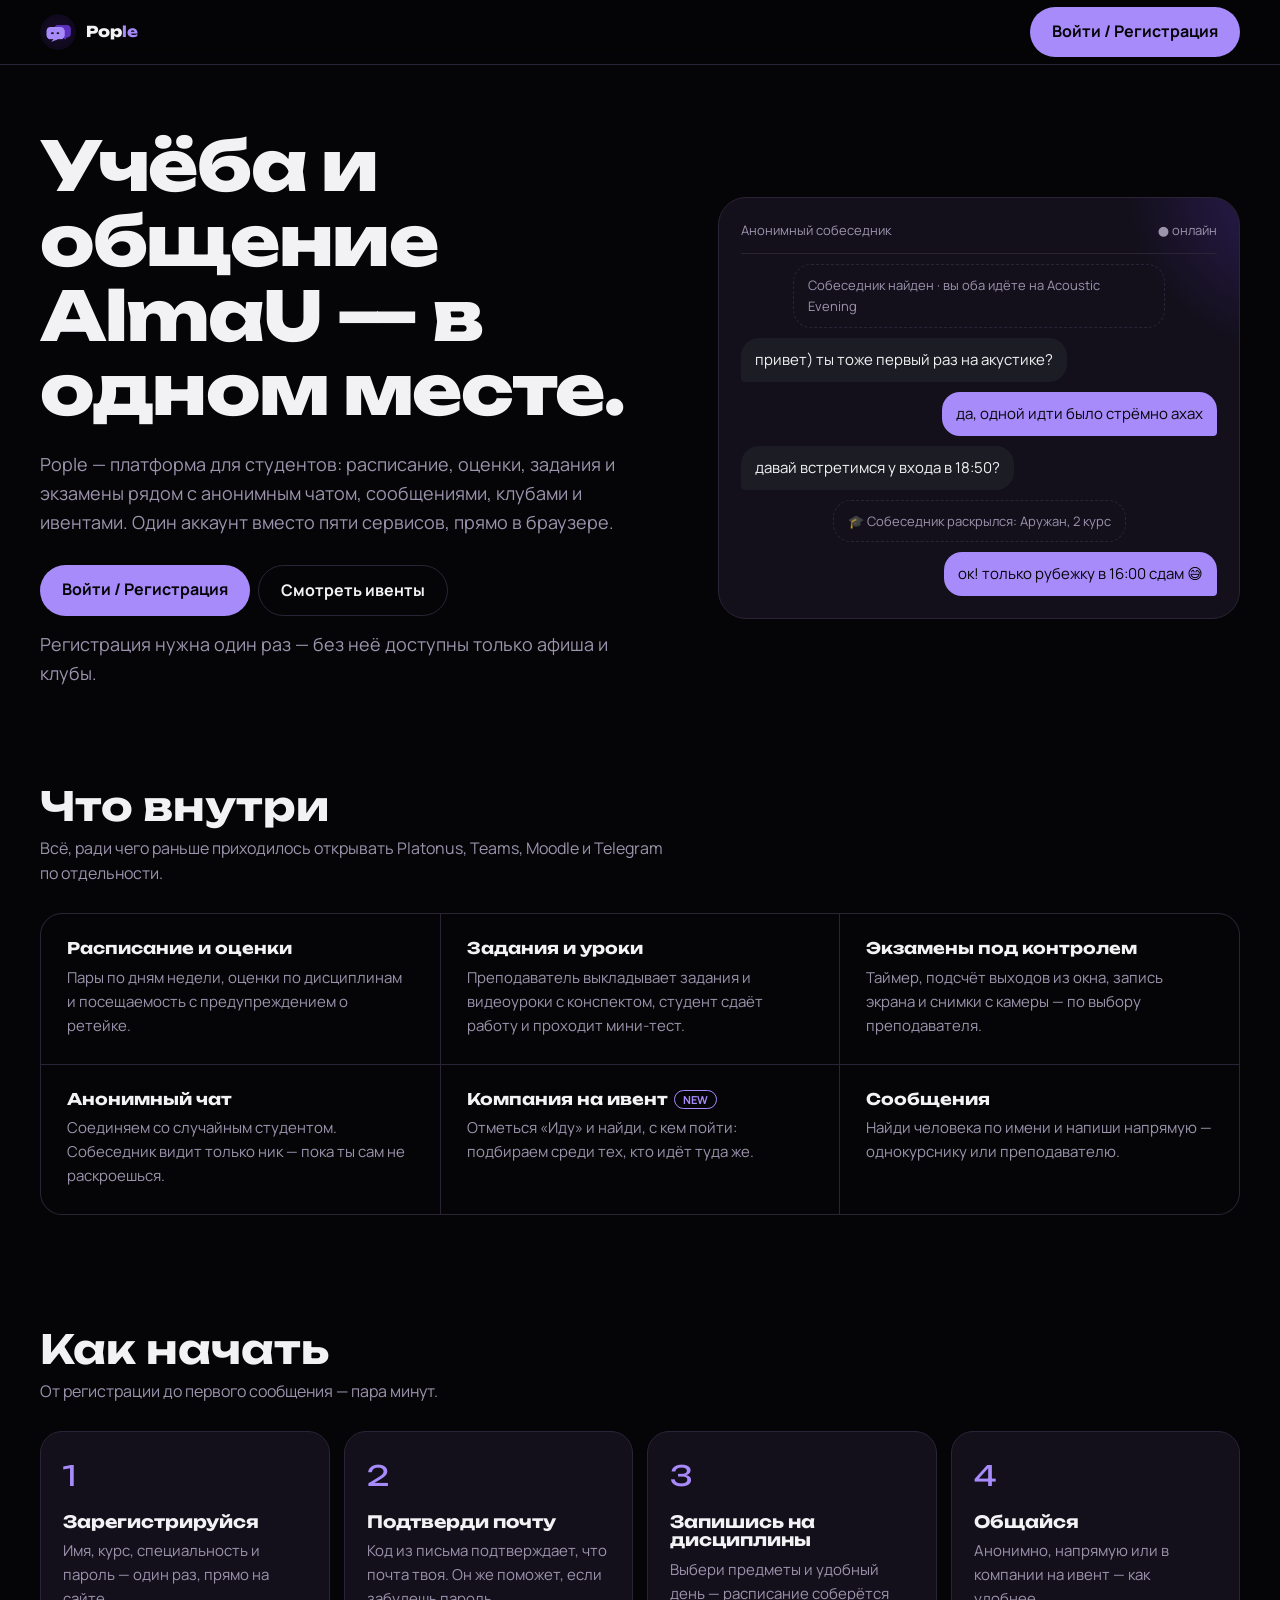
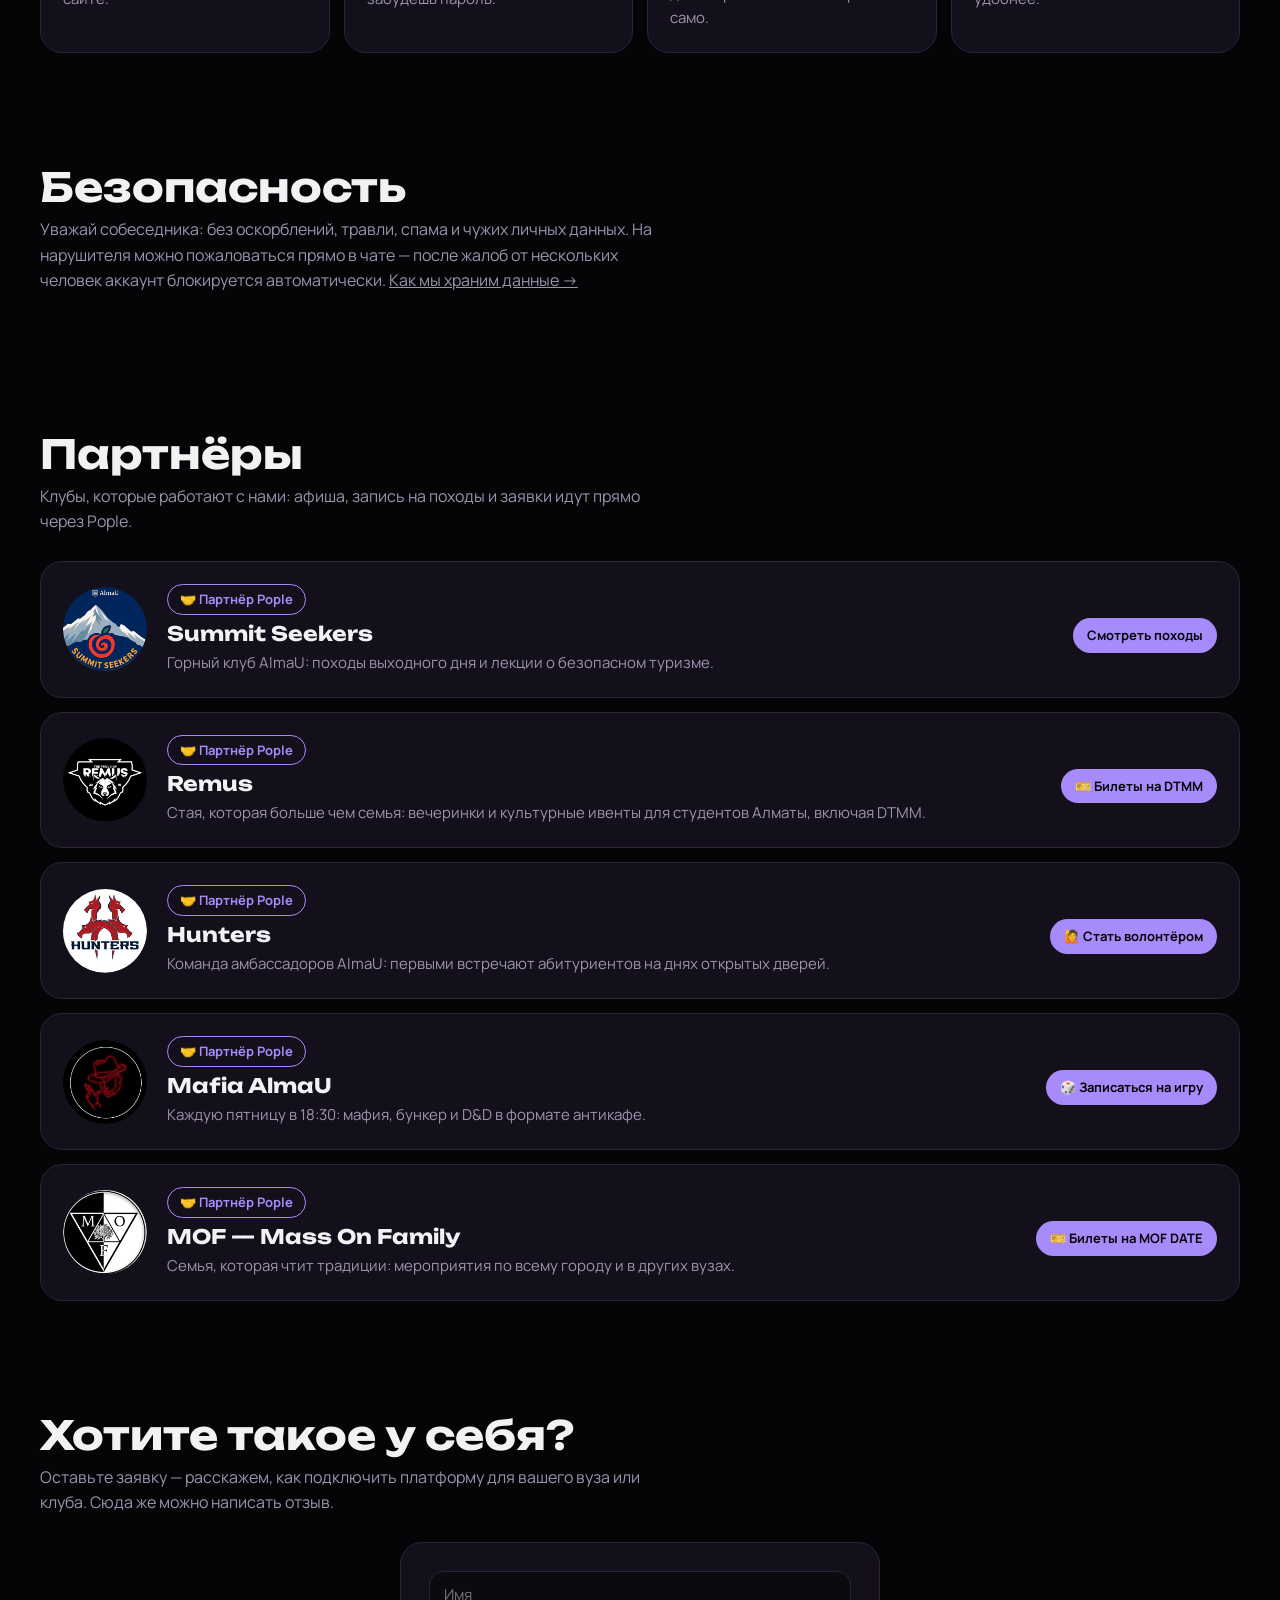
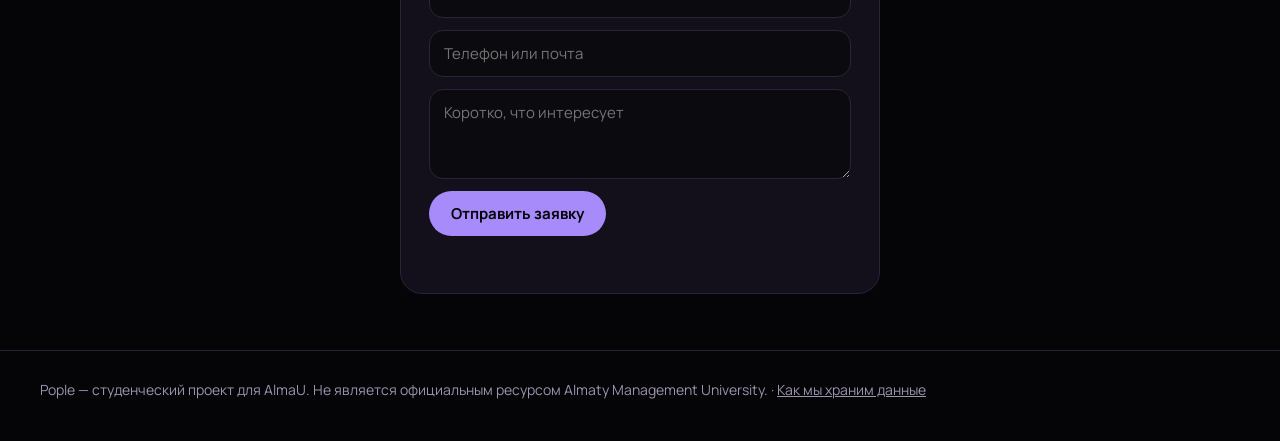
==== commit a3ddb82c: "Add Mafia and MOF partner pages, seed 10 demo students Ported onto the new split site (css/app.css, " ====
--- a/site/index.html
+++ b/site/index.html
@@ -3,7 +3,10 @@
 <head>
 <meta charset="UTF-8">
 <meta name="viewport" content="width=device-width, initial-scale=1, viewport-fit=cover">
-<title>Pople — анонимный чат для студентов AlmaU</title>
+<title>Pople — учёба и общение студентов AlmaU</title>
+<meta name="description" content="Pople — платформа для студентов AlmaU: анонимный чат, сообщения, расписание, оценки, задания, экзамены, клубы и ивенты в одном аккаунте.">
+<!-- Адрес бэкенда (bot/api_server.py). При смене домена поправьте и connect-src в vercel.json. -->
+<meta name="pople-api" content="https://almaumessanger-production.up.railway.app">
 <link rel="icon" type="image/png" href="img/favicon.png">
 <link rel="apple-touch-icon" href="img/apple-touch-icon.png">
 <link rel="manifest" href="manifest.json">
@@ -14,235 +17,37 @@
 <meta name="apple-mobile-web-app-title" content="Pople">
 <link rel="preconnect" href="https://fonts.googleapis.com">
 <link href="https://fonts.googleapis.com/css2?family=Unbounded:wght@500;700;800&family=Manrope:wght@400;500;700&display=swap" rel="stylesheet">
-<style>
-:root{--bg:#050507;--panel:#13101c;--line:#2a2436;--text:#f2f2f5;--mute:#9c93ad;--acc:#a78bfa;--acc2:#5b31bd;
- box-sizing:border-box;padding-top:env(safe-area-inset-top,0px);padding-bottom:env(safe-area-inset-bottom,0px)}
-*,*:before,*:after{box-sizing:inherit}
-html{scroll-padding-top:env(safe-area-inset-top,0px)}
-body{margin:0;background:var(--bg);color:var(--text);font:16px/1.6 Manrope,system-ui,sans-serif}
-a{color:inherit}
-h1,h2,h3{font-family:Unbounded,Manrope,sans-serif;line-height:1.1;margin:0}
-.wrap{max-width:1240px;margin:0 auto;padding:0 20px}
-nav{position:sticky;top:env(safe-area-inset-top,0px);z-index:10;background:rgba(5,5,7,.85);backdrop-filter:blur(12px);border-bottom:1px solid var(--line)}
-nav .wrap{display:flex;align-items:center;gap:8px;height:64px}
-.nav-drawer{position:absolute;top:calc(64px + env(safe-area-inset-top,0px));right:20px;max-width:calc(100vw - 40px);min-width:220px;
- background:var(--panel);border:1px solid var(--line);border-radius:18px;padding:8px;display:flex;flex-direction:column;gap:2px;
- box-shadow:0 20px 50px rgba(0,0,0,.5);opacity:0;visibility:hidden;transform:translateY(-8px);transition:opacity .18s,transform .18s}
-.nav-drawer.open{opacity:1;visibility:visible;transform:translateY(0)}
-.nav-drawer .tab{padding:12px 14px;border-radius:12px;white-space:nowrap}
-.nav-drawer .tab.on{background:#1c1826;color:var(--text)}
-.logo{display:flex;align-items:center;gap:10px;font-family:Unbounded;font-weight:800;font-size:15px;margin-right:auto;white-space:nowrap;text-decoration:none}
-.logo img{width:36px;height:36px;border-radius:50%;flex:none}
-.logo b{color:var(--acc)}
-.tab{padding:8px 14px;border-radius:999px;text-decoration:none;color:var(--mute);white-space:nowrap;font-weight:500}
-.tab.on{background:var(--panel);color:var(--text);border:1px solid var(--line)}
-.btn{display:inline-block;background:var(--acc);color:#050507;font-weight:700;padding:12px 22px;border-radius:999px;text-decoration:none;white-space:nowrap}
-.btn.ghost{background:transparent;color:var(--text);border:1px solid var(--line)}
-.actions{display:flex;gap:8px;flex-wrap:wrap}
-.btn.sm{padding:7px 14px;font-size:13px;margin-top:12px}
-button.btn{font:700 15px Manrope,system-ui,sans-serif;cursor:pointer;border:none}
-button.btn:disabled{opacity:.6;cursor:default}
-.going-count{color:var(--mute)}
-a:focus-visible,button:focus-visible{outline:2px solid var(--acc);outline-offset:3px}
-section{padding:56px 0}
-.page{display:none}.page.on{display:block}
-/* [hidden] должен побеждать display:grid/flex классов вроде .lead — иначе скрытая форма всё равно видна */
-[hidden]{display:none!important}
-/* hero */
-.hero{display:grid;grid-template-columns:1.1fr .9fr;gap:40px;align-items:center;padding:64px 0 40px}
-.hero h1{font-size:clamp(34px,5.6vw,68px);font-weight:800;letter-spacing:-.02em}
-.hero p{color:var(--mute);font-size:18px;max-width:34em;margin:22px 0 28px}
-.chat{background:var(--panel);border:1px solid var(--line);border-radius:28px;padding:22px;min-height:380px;display:flex;flex-direction:column;gap:10px;position:relative;overflow:hidden}
-.chat:before{content:"";position:absolute;inset:-40% -40% auto auto;width:320px;height:320px;background:radial-gradient(var(--acc2),transparent 70%);opacity:.35}
-.chat .top{display:flex;justify-content:space-between;color:var(--mute);font-size:13px;border-bottom:1px solid var(--line);padding-bottom:12px;position:relative}
-.msg{max-width:78%;padding:10px 14px;border-radius:18px;font-size:15px;position:relative;opacity:0;transform:translateY(8px);animation:in .4s forwards}
-.msg.l{background:#1c1c24;border-bottom-left-radius:4px}
-.msg.r{background:var(--acc);color:#050507;align-self:flex-end;border-bottom-right-radius:4px}
-.msg.sys{align-self:center;background:transparent;border:1px dashed var(--line);color:var(--mute);font-size:13px}
-@keyframes in{to{opacity:1;transform:none}}
-@media (prefers-reduced-motion:reduce){.msg{animation:none;opacity:1;transform:none}}
-/* sections */
-.head{display:flex;justify-content:space-between;align-items:end;gap:20px;margin-bottom:26px;flex-wrap:wrap}
-.head h2{font-size:clamp(26px,3.4vw,40px)}
-.head p{color:var(--mute);margin:8px 0 0;max-width:40em}
-.steps{display:grid;grid-template-columns:repeat(4,1fr);gap:14px}
-.step{border:1px solid var(--line);border-radius:22px;padding:22px;background:var(--panel)}
-.step span{font-family:Unbounded;color:var(--acc);font-size:28px}
-.step h3{font-size:17px;margin:14px 0 8px}
-.step p{color:var(--mute);margin:0;font-size:15px}
-.feat{display:grid;grid-template-columns:repeat(3,1fr);gap:1px;background:var(--line);border:1px solid var(--line);border-radius:22px;overflow:hidden}
-.feat div{background:var(--bg);padding:26px}
-.feat h3{font-size:16px;margin-bottom:8px}.feat p{color:var(--mute);margin:0;font-size:15px}
-.feat .new{color:var(--acc);font-size:11px;font-family:Manrope;font-weight:700;border:1px solid var(--acc);border-radius:999px;padding:1px 8px;margin-left:6px;vertical-align:middle}
-code{background:#1c1c24;padding:2px 7px;border-radius:6px;color:var(--acc)}
-.filters{display:flex;gap:8px;flex-wrap:wrap}
-.filters button{background:var(--panel);color:var(--mute);border:1px solid var(--line);border-radius:999px;padding:8px 16px;font:500 14px Manrope;cursor:pointer}
-.filters button.on{background:var(--text);color:var(--bg)}
-.grid{display:grid;grid-template-columns:repeat(auto-fill,minmax(270px,1fr));gap:14px}
-.tile{position:relative;border-radius:22px;overflow:hidden;min-height:320px;display:flex;flex-direction:column;justify-content:flex-end;padding:20px;border:1px solid var(--line);isolation:isolate}
-.tile .art{position:absolute;inset:0;z-index:-1}
-.tile .art:after{content:"";position:absolute;inset:0;background:linear-gradient(transparent 25%,rgba(5,5,7,.92) 78%)}
-.tile .glyph{position:absolute;top:16px;left:18px;font-size:44px}
-.tile .badge{position:absolute;top:16px;left:18px;width:76px;height:76px;border-radius:50%;object-fit:cover;border:2px solid rgba(255,255,255,.2);box-shadow:0 8px 24px rgba(0,0,0,.45);background:#fff}
-.ev .badge{width:56px;height:56px}
-.tile{padding-top:112px}.tile.ev{padding-top:92px}
-.cta .mark{width:88px;height:88px;border-radius:50%;margin-bottom:18px}
-.tile .ig{position:absolute;top:18px;right:18px;background:rgba(0,0,0,.45);backdrop-filter:blur(6px);font-size:12px;padding:5px 10px;border-radius:999px;text-decoration:none}
-.tile h3{font-size:20px}
-.tile p{color:#c8c8d2;font-size:14px;margin:8px 0 12px}
-.chips{display:flex;gap:6px;flex-wrap:wrap}
-.chips span{font-size:12px;border:1px solid rgba(255,255,255,.18);border-radius:999px;padding:3px 10px;color:#dcdce4}
-.tile.wide{grid-column:span 2}
-.ev .date{font-family:Unbounded;font-size:13px;color:var(--acc);margin-bottom:8px}
-.ev .who{font-size:13px;color:var(--mute)}
-.ev .btn{align-self:flex-start}
-.empty{color:var(--mute);border:1px dashed var(--line);border-radius:22px;padding:28px;text-align:center}
-.cta{border-radius:28px;padding:48px 28px;text-align:center;background:radial-gradient(circle at 30% 0,rgba(91,49,189,.5),transparent 60%),var(--panel);border:1px solid var(--line)}
-.cta h2{font-size:clamp(26px,3.6vw,44px);margin-bottom:14px}.cta p{color:var(--mute);margin:0 0 26px}
-.stats-bar{display:flex;gap:32px;flex-wrap:wrap;margin:28px 0 0}
-.stats-bar div{display:flex;flex-direction:column;gap:4px}
-.stats-bar b{font-family:Unbounded;font-size:30px;color:var(--acc)}
-.stats-bar span{color:var(--mute);font-size:13px}
-.lead{display:grid;gap:12px;max-width:480px;margin:0 auto;background:var(--panel);border:1px solid var(--line);border-radius:22px;padding:28px}
-.lead input,.lead textarea{background:#0b0b0f;border:1px solid var(--line);border-radius:14px;padding:12px 14px;color:var(--text);font:15px Manrope;resize:vertical}
-.lead input:focus,.lead textarea:focus{outline:2px solid var(--acc);outline-offset:1px}
-.lead textarea{min-height:90px}
-#register-student-fields{display:grid;gap:12px}
-.lead .btn{justify-self:start;border:none;cursor:pointer;font:700 15px Manrope}
-.lead-status{color:var(--mute);font-size:14px;margin:0;min-height:1.2em}
-.partner-badge{display:inline-flex;align-items:center;gap:6px;border:1px solid var(--acc);color:var(--acc);border-radius:999px;padding:4px 12px;font-size:13px;font-weight:700}
-.partner-card{display:flex;align-items:center;gap:20px;flex-wrap:wrap;background:var(--panel);border:1px solid var(--line);border-radius:22px;padding:22px;text-decoration:none}
-.partner-card:hover{border-color:var(--acc)}
-.partner-card img{width:84px;height:84px;border-radius:50%;object-fit:cover;flex:none}
-.partner-card div{flex:1;min-width:220px}.partner-card h3{font-size:20px;margin:8px 0 6px}.partner-card p{color:var(--mute);margin:0;font-size:15px}
-.partners{display:grid;gap:14px}
-/* Страницы партнёров Remus и Hunters: свой акцент поверх общей темы */
-#p-remus{--acc:#ecebf5;--glow:rgba(236,235,245,.18)}
-#p-hunters{--acc:#ff5361;--glow:rgba(214,38,52,.35)}
-.club-hero.themed{margin-top:32px;padding:40px 32px;border-radius:28px;border:1px solid var(--line);
-  background:radial-gradient(circle at 15% 0,var(--glow),transparent 55%),radial-gradient(circle at 100% 100%,rgba(91,49,189,.25),transparent 50%),var(--panel)}
-#p-remus .club-hero img{background:#000;border-color:#3a3a46}
-#p-hunters .club-hero img{background:#fff;border-color:#5a1820}
-/* Mafia — неоновый красный, как на логотипе; MOF — чёрно-белый сплит */
-#p-mafia{--acc:#ff3347;--glow:rgba(255,30,60,.32)}
-#p-mafia .club-hero img{background:#000;border-color:#ff3347;box-shadow:0 0 24px rgba(255,51,71,.45)}
-#p-mafia .club-hero h1{text-shadow:0 0 18px rgba(255,51,71,.55)}
-#p-mof{--acc:#f3f1ea;--glow:rgba(243,241,234,.12)}
-#p-mof .club-hero.themed{background:linear-gradient(105deg,#050507 0 50%,#16151a 50% 100%)}
-#p-mof .club-hero img{background:#fff;border-color:#f3f1ea}
-.lead select{background:#0b0b0f;border:1px solid var(--line);border-radius:14px;padding:12px 14px;color:var(--text);font:15px Manrope}
-.lead select:focus{outline:2px solid var(--acc);outline-offset:1px}
-.games{display:grid;grid-template-columns:repeat(3,1fr);gap:14px}
-.games div{background:var(--panel);border:1px solid var(--line);border-radius:22px;padding:22px}
-.games b{font-size:28px;display:block;margin-bottom:8px}.games h3{font-size:18px;margin-bottom:6px}.games p{color:var(--mute);margin:0;font-size:14px}
-@media(max-width:760px){.games{grid-template-columns:1fr}}
-.partner-form{max-width:none;margin:0}
-.partner-form .row{display:grid;grid-template-columns:1fr 1fr;gap:12px}
-.partner-form label{display:grid;gap:6px;font-size:13px;color:var(--mute)}
-.partner-split{display:grid;grid-template-columns:1fr 1.1fr;gap:24px;align-items:start}
-.partner-split .pitch h2{font-size:clamp(24px,3vw,36px);margin-bottom:12px}
-.partner-split .pitch p{color:var(--mute);margin:0 0 14px}
-.partner-split .pitch ul{margin:0;padding-left:20px;color:#dcdce4;display:grid;gap:8px}
-/* Длинные кнопки партнёров («Записаться волонтёром на день открытых дверей») на телефоне переносим, а не растягиваем страницу */
-.club-hero .btn,.cta .btn,.partner-form .btn,.partner-card .btn{white-space:normal;text-align:center}
-.club-hero>div,.partner-split>*{min-width:0}
-@media(max-width:760px){.partner-split,.partner-form .row{grid-template-columns:1fr}.club-hero.themed{padding:28px 20px}}
-.club-hero{display:flex;gap:32px;align-items:center;flex-wrap:wrap;padding:56px 0 24px}
-.club-hero img{width:160px;height:160px;border-radius:50%;object-fit:cover;border:3px solid var(--line);flex:none}
-.club-hero h1{font-size:clamp(34px,5vw,60px);font-weight:800;margin:14px 0 10px}
-.club-hero p{color:var(--mute);font-size:18px;max-width:36em;margin:0 0 22px}
-.hike{display:flex;flex-direction:column;gap:10px;background:var(--panel);border:1px solid var(--line);border-radius:22px;padding:22px}
-.hike .when{font-family:Unbounded;font-size:13px;color:var(--acc)}
-.hike h3{font-size:19px}.hike p{margin:0;color:var(--mute);font-size:14px}
-.hike .meta{display:flex;gap:6px;flex-wrap:wrap}
-.hike .meta span,.demo-tag{font-size:12px;border:1px solid var(--line);border-radius:999px;padding:3px 10px;color:#dcdce4}
-.demo-tag{color:var(--mute);margin-left:8px;font-family:Manrope;font-weight:500}
-.spots{font-size:13px;color:var(--text)}
-.bar{height:6px;border-radius:99px;background:var(--line);overflow:hidden}.bar i{display:block;height:100%;background:var(--acc);border-radius:99px}
-.hike .btn{align-self:flex-start;margin-top:auto}
-.rules{display:grid;gap:10px;padding:0;margin:0;list-style:none}
-.rules li{background:var(--panel);border:1px solid var(--line);border-radius:16px;padding:14px 18px;color:#dcdce4}
-.checklist{display:grid;grid-template-columns:repeat(auto-fill,minmax(260px,1fr));gap:8px}
-.checklist label{display:flex;gap:10px;align-items:center;background:var(--panel);border:1px solid var(--line);border-radius:14px;padding:11px 14px;cursor:pointer}
-.checklist input{accent-color:var(--acc);width:18px;height:18px;flex:none}
-details.lesson{background:var(--panel);border:1px solid var(--line);border-radius:16px;margin-bottom:10px}
-details.lesson summary{padding:16px 20px;cursor:pointer;font-weight:700;list-style:none}
-details.lesson summary::-webkit-details-marker{display:none}
-details.lesson[open] summary{color:var(--acc)}
-details.lesson ul{margin:0;padding:0 20px 18px 40px;color:#dcdce4;display:grid;gap:6px}
-.authbox{max-width:480px;margin:0 auto;display:grid;gap:14px}
-.authtabs{display:flex;gap:8px;background:var(--panel);border:1px solid var(--line);border-radius:999px;padding:4px}
-.authtab{flex:1;border:none;background:transparent;color:var(--mute);padding:10px;border-radius:999px;font:700 14px Manrope;cursor:pointer}
-.authtab.on{background:var(--acc);color:#050507}
-.gender-pick{display:flex;gap:10px;flex-wrap:wrap;justify-content:center}
-.gender-pick label{display:flex;align-items:center;gap:8px;background:var(--panel);border:1px solid var(--line);border-radius:999px;padding:9px 16px;cursor:pointer;font-size:14px}
-.gender-pick input{accent-color:var(--acc)}
-#chat-box{max-height:60vh;overflow-y:auto}
-.people-search{width:100%;max-width:480px;display:block;margin:0 auto 18px;background:#0b0b0f;border:1px solid var(--line);
- border-radius:999px;padding:12px 18px;color:var(--text);font:15px Manrope}
-.people-search:focus{outline:2px solid var(--acc);outline-offset:1px}
-.people-row{display:flex;justify-content:space-between;align-items:center;gap:12px;background:var(--panel);
- border:1px solid var(--line);border-radius:16px;padding:14px 18px;margin-bottom:8px}
-.people-row small{color:var(--mute);font-size:13px;display:block;margin-top:2px}
-.course-card{background:var(--panel);border:1px solid var(--line);border-radius:16px;padding:16px 18px;margin-bottom:10px}
-.course-card h4{margin:0 0 4px;font-size:17px}
-.course-card .meta{color:var(--mute);font-size:13px;margin:0 0 10px}
-.course-card .actions{margin-top:10px}
-.mini-form{display:flex;gap:8px;flex-wrap:wrap;align-items:center;margin-top:10px;padding-top:10px;border-top:1px solid var(--line)}
-.mini-form input,.mini-form select{background:#0b0b0f;border:1px solid var(--line);border-radius:10px;padding:8px 10px;color:var(--text);font:14px Manrope}
-.mini-form input[type="number"]{width:80px}
-.mini-form input[type="time"]{width:110px}
-.roster-row{display:flex;justify-content:space-between;align-items:center;gap:10px;padding:8px 0;border-top:1px solid var(--line)}
-.roster-row:first-child{border-top:none}
-.grade-pill{font-size:12px;border:1px solid var(--line);border-radius:999px;padding:3px 10px;color:#dcdce4;margin:2px 4px 2px 0;display:inline-block}
-.chat-input{display:flex;gap:10px;margin-top:14px}
-.chat-input input{flex:1;background:#0b0b0f;border:1px solid var(--line);border-radius:999px;padding:12px 18px;color:var(--text);font:15px Manrope}
-.chat-input input:focus{outline:2px solid var(--acc);outline-offset:1px}
-.chat-input .btn{border:none;cursor:pointer;padding:12px 22px}
-.chat-input #photo-btn{border-radius:999px;padding:10px 14px;cursor:pointer;font-size:17px;flex:none}
-.msg img{max-width:100%;border-radius:12px;display:block}
-.msg.reveal{align-self:center;background:rgba(167,139,250,.16);border:1px solid var(--acc);color:var(--acc);font-weight:700;font-size:14px;border-radius:14px}
-.empty .btn{margin-top:14px}
-footer{border-top:1px solid var(--line);color:var(--mute);font-size:14px;padding:28px 0 40px}
-@media(max-width:900px){.hero{grid-template-columns:1fr}.steps{grid-template-columns:1fr 1fr}.feat{grid-template-columns:1fr}.tile.wide{grid-column:auto}}
-@media(max-width:520px){.steps{grid-template-columns:1fr}nav .btn{padding:8px 14px;font-size:13px}}
-</style>
+<link rel="stylesheet" href="css/app.css">
 </head>
 <body>
 <nav>
  <div class="wrap">
   <a href="#home" class="logo"><img src="img/logo.png" alt=""><span>Pop<b>le</b></span></a>
   <button type="button" class="btn ghost" id="nav-menu-btn" aria-expanded="false" aria-controls="nav-drawer" hidden>☰ Меню</button>
-  <a class="btn" id="nav-auth-btn" href="#chat">Войти / Регистрация</a>
- </div>
- <div class="nav-drawer" id="nav-drawer">
-  <a class="tab" href="#home" data-p="home">О проекте</a>
-  <a class="tab" href="#clubs" data-p="clubs">Студенческие клубы</a>
-  <a class="tab" href="#events" data-p="events">Ивенты</a>
-  <a class="tab" href="#summit" data-p="summit">🏔 Summit Seekers</a>
-  <a class="tab" href="#remus" data-p="remus">🐺 Remus</a>
-  <a class="tab" href="#hunters" data-p="hunters">🦅 Hunters</a>
-  <a class="tab" href="#mafia" data-p="mafia">🕵️ Mafia</a>
-  <a class="tab" href="#mof" data-p="mof">🌳 MOF</a>
-  <a class="tab" href="#chat" data-p="chat">💬 Анонимный чат</a>
-  <a class="tab" href="#people" data-p="people">🔎 Люди</a>
-  <a class="tab" href="#academics" data-p="academics">🎓 Учёба</a>
- </div>
+  <a class="btn" id="nav-auth-btn" href="#login">Войти / Регистрация</a>
+ </div>
+ <div class="nav-drawer" id="nav-drawer"></div>
 </nav>
 
 <main class="wrap">
-<!-- HOME -->
+<!-- ГЛАВНАЯ: гостю — лендинг, вошедшему — сводка «Сегодня» -->
 <div class="page" id="p-home">
+ <div id="home-dashboard" hidden>
+  <div class="greeting"><h1 id="dash-hello">Привет!</h1><p id="dash-date"></p></div>
+  <div class="quick" id="dash-quick"></div>
+  <div class="dash" id="dash-cards"><div class="empty">Загрузка…</div></div>
+ </div>
+
+ <div id="home-landing">
  <div class="hero">
   <div>
-   <h1>Пиши первым. Никто не узнает, кто ты.</h1>
-   <p>Pople — анонимный чат прямо на сайте для студентов AlmaU. Регистрируешься один раз, дальше — одна кнопка, и ты в разговоре с новым человеком. Захочешь познакомиться ближе — раскрой личность прямо в чате.</p>
+   <h1>Учёба и общение AlmaU — в одном месте.</h1>
+   <p>Pople — платформа для студентов: расписание, оценки, задания и экзамены рядом с анонимным чатом, сообщениями, клубами и ивентами. Один аккаунт вместо пяти сервисов, прямо в браузере.</p>
    <div class="actions">
-    <a class="btn" href="#chat" id="hero-auth-btn">Войти / Регистрация</a>
-    <a class="btn" href="#chat" id="hero-authed-btn" hidden>💬 Открыть анонимный чат</a>
+    <a class="btn" href="#login">Войти / Регистрация</a>
     <a class="btn ghost" href="#events">Смотреть ивенты</a>
    </div>
-   <p style="color:var(--mute);font-size:14px;margin:14px 0 0" id="hero-auth-note">Без регистрации анонимный чат и отметки «Иду» на ивентах недоступны — регистрация нужна один раз.</p>
+   <p class="muted small" style="margin:14px 0 0">Регистрация нужна один раз — без неё доступны только афиша и клубы.</p>
    <div class="stats-bar" id="stats" aria-live="polite"></div>
   </div>
   <div class="chat" aria-label="Пример анонимного диалога">
@@ -251,40 +56,40 @@
    <div class="msg l" style="animation-delay:.8s">привет) ты тоже первый раз на акустике?</div>
    <div class="msg r" style="animation-delay:1.6s">да, одной идти было стрёмно ахах</div>
    <div class="msg l" style="animation-delay:2.4s">давай встретимся у входа в 18:50?</div>
-   <div class="msg sys" style="animation-delay:3.2s">🎓 Собеседник нажал «Раскрыть личность»: Аружан, 2 курс</div>
-   <div class="msg r" style="animation-delay:4s">📷 Фото</div>
-   <div class="msg sys" style="animation-delay:4.6s">Нашли друг друга — продолжайте в приложении</div>
-  </div>
- </div>
-
- <section>
-  <div class="head"><div><h2>Как это работает</h2><p>От регистрации до первого сообщения — меньше минуты.</p></div></div>
+   <div class="msg sys" style="animation-delay:3.2s">🎓 Собеседник раскрылся: Аружан, 2 курс</div>
+   <div class="msg r" style="animation-delay:4s">ок! только рубежку в 16:00 сдам 😅</div>
+  </div>
+ </div>
+
+ <section>
+  <div class="head"><div><h2>Что внутри</h2><p>Всё, ради чего раньше приходилось открывать Platonus, Teams, Moodle и Telegram по отдельности.</p></div></div>
+  <div class="feat">
+   <div><h3>Расписание и оценки</h3><p>Пары по дням недели, оценки по дисциплинам и посещаемость с предупреждением о ретейке.</p></div>
+   <div><h3>Задания и уроки</h3><p>Преподаватель выкладывает задания и видеоуроки с конспектом, студент сдаёт работу и проходит мини-тест.</p></div>
+   <div><h3>Экзамены под контролем</h3><p>Таймер, подсчёт выходов из окна, запись экрана и снимки с камеры — по выбору преподавателя.</p></div>
+   <div><h3>Анонимный чат</h3><p>Соединяем со случайным студентом. Собеседник видит только ник — пока ты сам не раскроешься.</p></div>
+   <div><h3>Компания на ивент<span class="new">NEW</span></h3><p>Отметься «Иду» и найди, с кем пойти: подбираем среди тех, кто идёт туда же.</p></div>
+   <div><h3>Сообщения</h3><p>Найди человека по имени и напиши напрямую — однокурснику или преподавателю.</p></div>
+  </div>
+ </section>
+
+ <section>
+  <div class="head"><div><h2>Как начать</h2><p>От регистрации до первого сообщения — пара минут.</p></div></div>
   <div class="steps">
-   <div class="step"><span>1</span><h3>Зарегистрируйся</h3><p>Имя, курс, специальность и пароль — один раз, прямо на сайте. Можно придумать анонимный ник.</p></div>
-   <div class="step"><span>2</span><h3>Подтверди почту</h3><p>Код из письма нужен один раз, чтобы подтвердить, что почта реально твоя.</p></div>
-   <div class="step"><span>3</span><h3>Найди собеседника</h3><p>Приложение подберёт свободного студента по полу — такого же, противоположного или любого.</p></div>
-   <div class="step"><span>4</span><h3>Раскройся, если хочешь</h3><p>Кнопка «Раскрыть личность» в чате покажет твоё настоящее имя собеседнику.</p></div>
-  </div>
- </section>
-
- <section>
-  <div class="head"><div><h2>Почему здесь проще начать разговор</h2></div></div>
-  <div class="feat">
-   <div><h3>Твоё имя скрыто</h3><p>Собеседник не видит имя, телефон и почту — только ник, если ты его придумал.</p></div>
-   <div><h3>Фото в чате<span class="new">NEW</span></h3><p>Можно отправить фото с телефона или ноута прямо в анонимном диалоге.</p></div>
-   <div><h3>Компания на ивент<span class="new">NEW</span></h3><p>Отметь «Иду» на ивенте — это видно в приложении и не привязано к имени.</p></div>
-   <div><h3>Контроль у тебя</h3><p>Раскрыть настоящее имя можно только по твоему нажатию кнопки в чате.</p></div>
-   <div><h3>Безопасно</h3><p>Кнопка «Стоп» завершает диалог в любой момент.</p></div>
-   <div><h3>Курс и специальность</h3><p>Указываешь при регистрации — помогает находить своих, но собеседнику не показывается без раскрытия.</p></div>
-  </div>
- </section>
-
- <section>
-  <div class="head"><div><h2>Правила</h2><p>Уважай собеседника. Без оскорблений, травли, спама и рекламы. Не публикуй чужие личные данные и откровенный контент. За нарушения — блокировка.</p></div></div>
- </section>
-
- <section>
-  <div class="head"><div><h2>Партнёры</h2><p>Клубы, которые работают с нами: афиша мероприятий и отметки «Иду» идут прямо через приложение.</p></div></div>
+   <div class="step"><span>1</span><h3>Зарегистрируйся</h3><p>Имя, курс, специальность и пароль — один раз, прямо на сайте.</p></div>
+   <div class="step"><span>2</span><h3>Подтверди почту</h3><p>Код из письма подтверждает, что почта твоя. Он же поможет, если забудешь пароль.</p></div>
+   <div class="step"><span>3</span><h3>Запишись на дисциплины</h3><p>Выбери предметы и удобный день — расписание соберётся само.</p></div>
+   <div class="step"><span>4</span><h3>Общайся</h3><p>Анонимно, напрямую или в компании на ивент — как удобнее.</p></div>
+  </div>
+ </section>
+
+ <section>
+  <div class="head"><div><h2>Безопасность</h2><p>Уважай собеседника: без оскорблений, травли, спама и чужих личных данных. На нарушителя можно пожаловаться прямо в чате — после жалоб от нескольких человек аккаунт блокируется автоматически. <a href="#privacy">Как мы храним данные →</a></p></div></div>
+ </section>
+ </div>
+
+ <section>
+  <div class="head"><div><h2>Партнёры</h2><p>Клубы, которые работают с нами: афиша, запись на походы и заявки идут прямо через Pople.</p></div></div>
   <div class="partners">
    <a class="partner-card" href="#summit">
     <img src="img/clubs/summit.jpg" alt="Логотип Summit Seekers">
@@ -320,17 +125,15 @@
  </section>
 
  <section>
-  <div class="head"><div><h2>Хотите такое у себя?</h2><p>Оставьте заявку — расскажем, как подключить анонимный чат и афишу ивентов для вашего вуза или клуба.</p></div></div>
+  <div class="head"><div><h2>Хотите такое у себя?</h2><p>Оставьте заявку — расскажем, как подключить платформу для вашего вуза или клуба. Сюда же можно написать отзыв.</p></div></div>
   <form class="lead" id="lead-form">
    <input name="name" placeholder="Имя" required maxlength="80" autocomplete="name">
-   <input name="contact" placeholder="Telegram или почта" required maxlength="80" autocomplete="email">
+   <input name="contact" placeholder="Телефон или почта" required maxlength="80" autocomplete="email">
    <textarea name="message" placeholder="Коротко, что интересует" maxlength="300"></textarea>
    <button class="btn" type="submit">Отправить заявку</button>
-   <p class="lead-status" id="lead-status"></p>
+   <p class="lead-status" id="lead-status" aria-live="polite"></p>
   </form>
  </section>
-
- <section><div class="cta"><img class="mark" src="img/logo.png" alt="Логотип Pople"><h2>Твой следующий друг уже онлайн</h2><p>Один клик, и ты в разговоре.</p><a class="btn" href="#chat">Открыть чат</a></div></section>
 </div>
 
 <!-- CLUBS -->
@@ -358,7 +161,7 @@
  </div>
 
  <section id="summit-hikes">
-  <div class="head"><div><h2>Ближайшие походы</h2><p>Запись на походы временно на паузе — переносим её из Telegram-бота прямо в приложение. Следите за Instagram клуба, чтобы не пропустить.</p></div></div>
+  <div class="head"><div><h2>Ближайшие походы</h2><p>Записывайся прямо здесь: имя и телефон берутся из твоего аккаунта, организатор увидит их в списке. Если мест нет — попадёшь в лист ожидания.</p></div></div>
   <div class="grid" id="hikes" aria-live="polite"></div>
  </section>
 
@@ -366,9 +169,9 @@
   <div class="head"><div><h2>Как это работает</h2></div></div>
   <div class="steps">
    <div class="step"><span>1</span><h3>Выберите поход</h3><p>Дата, сбор, сложность и число свободных мест видны сразу.</p></div>
-   <div class="step"><span>2</span><h3>Запишитесь</h3><p>Запись переезжает в приложение — скоро можно будет оставить имя и телефон прямо здесь.</p></div>
-   <div class="step"><span>3</span><h3>Получите напоминания</h3><p>За сутки и за 3 часа: место сбора, прогноз погоды и список вещей.</p></div>
-   <div class="step"><span>4</span><h3>Отметьтесь после спуска</h3><p>Кнопка «Я спустился» сообщает организатору, что вы вернулись. Есть и кнопка SOS.</p></div>
+   <div class="step"><span>2</span><h3>Запишитесь</h3><p>Одна кнопка — и ты в списке. Запись можно отменить: место уйдёт следующему из листа ожидания.</p></div>
+   <div class="step"><span>3</span><h3>Держите под рукой</h3><p>Поход появится на твоей главной странице: дата, место сбора и статус записи.</p></div>
+   <div class="step"><span>4</span><h3>Отметьтесь после спуска</h3><p>Во время похода в карточке появляется кнопка «Я спустился» — она сообщает организатору, что вы вернулись.</p></div>
   </div>
  </section>
 
@@ -383,7 +186,7 @@
  </section>
 
  <section>
-  <div class="head"><div><h2>Школа туризма</h2><p>Короткие уроки для тех, кто идёт в горы. Те же уроки есть в боте: команда /school.</p></div></div>
+  <div class="head"><div><h2>Школа туризма</h2><p>Короткие уроки для тех, кто идёт в горы.</p></div></div>
   <div id="lessons"></div>
  </section>
 
@@ -622,2106 +425,327 @@
 <!-- EVENTS -->
 <div class="page" id="p-events">
  <section>
-  <div class="head"><div><h2>Ивенты и встречи со спикерами</h2><p>Отметься «Иду» — подбор компании на ивент скоро заработает прямо в приложении.</p></div>
+  <div class="head"><div><h2>Ивенты и встречи со спикерами</h2><p>Отметься «Иду» и нажми «Найти компанию» — анонимно соединим с тем, кто тоже ищет, с кем пойти.</p></div>
    <div class="filters" id="ef"></div></div>
   <div class="grid" id="events"></div>
  </section>
 </div>
 
-<!-- ЧАТ: анонимный чат прямо на сайте, без Telegram -->
-<div class="page" id="p-chat">
- <section id="chat-auth">
-  <div class="head"><div><h2>Анонимный чат</h2><p>Зарегистрируйся — мы анонимно соединим тебя с другим студентом. Имя, фамилию и телефон собеседник не видит.</p></div></div>
+<!-- ВХОД / РЕГИСТРАЦИЯ / СБРОС ПАРОЛЯ -->
+<div class="page" id="p-login">
+ <section>
   <div class="authbox">
-   <div class="authtabs">
+   <div class="authtabs" id="auth-tabs">
     <button type="button" class="authtab on" data-authtab="login">Войти</button>
     <button type="button" class="authtab" data-authtab="register">Регистрация</button>
    </div>
-   <form class="lead" id="login-form">
-    <input name="email" type="email" placeholder="Почта" required autocomplete="email">
-    <input name="password" type="password" placeholder="Пароль" required autocomplete="current-password">
-    <button class="btn" type="submit">Войти</button>
-    <p class="lead-status" id="login-status"></p>
-   </form>
-   <form class="lead" id="register-form" hidden>
-    <div class="gender-pick">
-     <label><input type="radio" name="account_type" value="student" checked> Студент</label>
-     <label><input type="radio" name="account_type" value="teacher"> Преподаватель</label>
-     <label><input type="radio" name="account_type" value="registrar"> Отдел расписания</label>
+
+   <div id="auth-login">
+    <form class="lead" id="login-form">
+     <input name="email" type="email" placeholder="Почта" required autocomplete="email">
+     <label class="pw"><input name="password" type="password" placeholder="Пароль" required autocomplete="current-password">
+      <button type="button" data-toggle-password>Показать</button></label>
+     <button class="btn" type="submit">Войти</button>
+     <div id="login-verify" hidden class="stack">
+      <input id="login-code" placeholder="Код из письма (6 цифр)" inputmode="numeric" maxlength="6" autocomplete="one-time-code">
+      <div class="row"><button class="btn" type="button" id="login-verify-btn">Подтвердить почту</button>
+       <button class="btn ghost sm" type="button" id="login-resend-btn">Отправить ещё раз</button></div>
+     </div>
+     <p class="lead-status" id="login-status" aria-live="polite"></p>
+     <button type="button" class="linkbtn" id="forgot-link" style="justify-self:start">Забыли пароль?</button>
+    </form>
+   </div>
+
+   <div id="auth-register" hidden>
+    <form class="lead" id="register-form">
+     <div id="register-step1" class="stack">
+      <div class="gender-pick">
+       <label><input type="radio" name="account_type" value="student" checked> Студент</label>
+       <label><input type="radio" name="account_type" value="teacher"> Преподаватель</label>
+       <label><input type="radio" name="account_type" value="registrar"> Отдел расписания</label>
+      </div>
+      <input name="first_name" placeholder="Имя" required maxlength="80" autocomplete="given-name">
+      <input name="last_name" placeholder="Фамилия" required maxlength="80" autocomplete="family-name">
+      <input name="phone" type="tel" placeholder="Телефон, например +7 700 123 45 67" required minlength="7" maxlength="20" autocomplete="tel">
+      <input name="email" type="email" placeholder="Почта" required autocomplete="email">
+      <label class="pw"><input name="password" type="password" placeholder="Пароль (минимум 8 символов)" required minlength="8" maxlength="200" autocomplete="new-password">
+       <button type="button" data-toggle-password>Показать</button></label>
+      <div id="register-student-fields" class="stack">
+       <select name="course" aria-label="Курс">
+        <option value="">Курс…</option><option value="1">1 курс</option><option value="2">2 курс</option>
+        <option value="3">3 курс</option><option value="4">4 курс</option><option value="Магистратура">Магистратура</option>
+       </select>
+       <input name="specialty" placeholder="Специальность" maxlength="120">
+       <input name="nickname" placeholder="Ник для анонимного чата (необязательно)" maxlength="40">
+       <div class="gender-pick">
+        <label><input type="radio" name="gender" value="male"> Парень</label>
+        <label><input type="radio" name="gender" value="female"> Девушка</label>
+       </div>
+       <p class="hint">Пол нужен только для подбора собеседника в анонимном чате.</p>
+      </div>
+      <div id="register-staff-fields" class="stack" hidden>
+       <input name="invite_key" placeholder="Ключ-приглашение от администрации" maxlength="80" autocomplete="off">
+       <p class="hint">Ключ выдаёт администратор платформы. Он одноразово подтверждает, что вы сотрудник.</p>
+      </div>
+      <label class="check"><input type="checkbox" name="consent" required>
+       <span>Согласен(на) с правилами общения и с тем, <a href="#privacy" target="_blank" rel="noopener">как Pople хранит мои данные</a></span></label>
+      <button class="btn" type="submit" id="register-submit-btn">Зарегистрироваться</button>
+     </div>
+     <div id="register-step2" class="stack" hidden>
+      <input name="code" id="register-code" placeholder="Код из письма (6 цифр)" inputmode="numeric" maxlength="6" autocomplete="one-time-code">
+      <div class="row"><button class="btn" type="button" id="register-verify-btn">Подтвердить почту</button>
+       <button class="btn ghost sm" type="button" id="register-resend-btn">Отправить ещё раз</button></div>
+      <button type="button" class="linkbtn" id="register-back-btn" style="justify-self:start">← Назад</button>
+      <p class="hint">Письмо идёт до минуты. Не пришло — проверь папку «Спам».</p>
+     </div>
+     <p class="lead-status" id="register-status" aria-live="polite"></p>
+    </form>
+   </div>
+
+   <div id="auth-forgot" hidden>
+    <div class="lead">
+     <h3 style="font-size:18px">Сброс пароля</h3>
+     <form id="forgot-form" class="stack">
+      <input name="email" type="email" placeholder="Почта, на которую зарегистрирован аккаунт" required autocomplete="email">
+      <button class="btn" type="submit">Прислать код</button>
+     </form>
+     <form id="reset-form" class="stack" hidden>
+      <input name="code" placeholder="Код из письма (6 цифр)" inputmode="numeric" maxlength="6" required autocomplete="one-time-code">
+      <label class="pw"><input name="password" type="password" placeholder="Новый пароль (минимум 8 символов)" required minlength="8" maxlength="200" autocomplete="new-password">
+       <button type="button" data-toggle-password>Показать</button></label>
+      <button class="btn" type="submit">Сменить пароль и войти</button>
+     </form>
+     <p class="lead-status" id="forgot-status" aria-live="polite"></p>
+     <button type="button" class="linkbtn" id="forgot-back" style="justify-self:start">← Назад ко входу</button>
     </div>
-    <input name="first_name" placeholder="Имя" required maxlength="80" autocomplete="given-name">
-    <input name="last_name" placeholder="Фамилия" required maxlength="80" autocomplete="family-name">
-    <input name="phone" placeholder="Телефон" required autocomplete="tel">
-    <input name="email" type="email" placeholder="Почта" required autocomplete="email">
-    <input name="password" type="password" placeholder="Пароль (мин. 6 символов)" required minlength="6" autocomplete="new-password">
-    <div id="register-student-fields">
-     <input name="course" placeholder="Курс (например, 2)" maxlength="120">
-     <input name="specialty" placeholder="Специальность" maxlength="120">
-     <input name="nickname" placeholder="Анонимный ник (необязательно)" maxlength="40">
-     <div class="gender-pick">
-      <label><input type="radio" name="gender" value="male"> Парень</label>
-      <label><input type="radio" name="gender" value="female"> Девушка</label>
-     </div>
-    </div>
-    <input name="invite_key" id="register-invite-key" placeholder="Ключ-приглашение от администрации" maxlength="80" hidden>
-    <button class="btn" type="submit" id="register-submit-btn">Зарегистрироваться</button>
-    <input name="code" id="register-code" placeholder="Код из письма (6 цифр)" inputmode="numeric" maxlength="6" autocomplete="one-time-code" hidden>
-    <button class="btn" type="button" id="register-verify-btn" hidden>Подтвердить почту</button>
-    <p class="lead-status" id="register-status"></p>
-   </form>
-  </div>
+   </div>
+  </div>
+ </section>
+</div>
+
+<!-- АНОНИМНЫЙ ЧАТ -->
+<div class="page" id="p-chat">
+ <section id="chat-denied" hidden>
+  <div class="empty">Анонимный чат — для студенческих аккаунтов. Написать конкретному человеку можно в разделе «Сообщения».
+   <br><a class="btn sm" href="#people">Открыть сообщения</a></div>
  </section>
 
  <section id="chat-search" hidden>
-  <div class="head"><div><h2>Найти собеседника</h2><p>Кого ищешь?</p></div></div>
+  <div class="head"><div><h2>Анонимный чат</h2><p>Соединим со случайным студентом. Он увидит только твой ник — имя, телефон и почта скрыты, пока ты сам не нажмёшь «Раскрыть личность».</p></div></div>
   <div class="authbox">
-   <div class="gender-pick">
+   <div class="banner" id="chat-event-banner" hidden><span id="chat-event-banner-text"></span>
+    <button type="button" class="linkbtn" id="chat-event-cancel">искать без ивента</button></div>
+   <div class="gender-pick" role="radiogroup" aria-label="Кого искать">
     <label><input type="radio" name="preference" value="any" checked> Любой пол</label>
     <label><input type="radio" name="preference" value="same"> Такой же пол</label>
     <label><input type="radio" name="preference" value="opposite"> Противоположный пол</label>
    </div>
    <div class="actions" style="justify-content:center">
     <button class="btn" id="search-btn" type="button">🔍 Найти собеседника</button>
-    <button class="btn ghost" id="logout-btn" type="button">Выйти</button>
-   </div>
+   </div>
+   <p class="hint" style="text-align:center">Переписка хранится 30 дней и потом удаляется. Ведёт себя плохо — жми «Пожаловаться».</p>
   </div>
  </section>
 
  <section id="chat-waiting" hidden>
-  <div class="empty">Ищем собеседника…<br><button class="btn ghost sm" id="cancel-search-btn" type="button">Отменить</button></div>
+  <div class="empty"><span id="chat-waiting-text">Ищем собеседника…</span>
+   <p class="muted small" style="margin:8px 0 0">Можно уйти на другую страницу — сообщим, когда кто-то найдётся.</p>
+   <button class="btn ghost sm" id="cancel-search-btn" type="button">Отменить поиск</button></div>
  </section>
 
  <section id="chat-room" hidden>
-  <div class="head"><div><h2 id="chat-partner-name">Анонимный собеседник</h2><p>Сообщения анонимны — ни твой телефон, ни фамилия ему не видны, пока кто-то не нажмёт «Раскрыть личность».</p></div>
+  <div class="head"><div><h2 id="chat-partner-name">Анонимный собеседник</h2>
+    <p><span id="chat-event-note"></span>Ни имя, ни телефон собеседнику не видны, пока кто-то не раскроет личность.</p></div>
    <div class="actions">
     <button class="btn ghost sm" id="reveal-btn" type="button">🎓 Раскрыть личность</button>
     <button class="btn ghost sm" id="next-btn" type="button">⏭ Следующий</button>
     <button class="btn ghost sm" id="stop-btn" type="button">⛔ Стоп</button>
-   </div>
-  </div>
-  <div class="chat" id="chat-box" aria-live="polite"></div>
+    <button class="btn danger sm" id="report-btn" type="button">⚠ Пожаловаться</button>
+   </div>
+  </div>
+  <div class="chat chat-box" id="chat-box" aria-live="polite"></div>
   <form class="chat-input" id="send-form">
-   <button class="btn ghost" id="photo-btn" type="button" title="Отправить фото">📷</button>
+   <button class="btn ghost icon" id="photo-btn" type="button" title="Отправить фото" aria-label="Отправить фото">📷</button>
    <input type="file" id="photo-input" accept="image/jpeg,image/png,image/webp,image/gif" hidden>
-   <input name="text" id="chat-text" placeholder="Напиши сообщение…" autocomplete="off" maxlength="2000">
-   <button class="btn" type="submit">➤</button>
+   <input name="text" id="chat-text" placeholder="Напиши сообщение…" autocomplete="off" maxlength="2000" aria-label="Сообщение">
+   <button class="btn" type="submit" aria-label="Отправить">➤</button>
   </form>
  </section>
 </div>
 
-<!-- ЛЮДИ: поиск собеседника по ФИО — обычный, не анонимный чат. Одна из фич сайта наравне с анонимным чатом -->
+<!-- СООБЩЕНИЯ: поиск по ФИО и обычный (не анонимный) чат -->
 <div class="page" id="p-people">
- <section id="people-guard" hidden>
-  <div class="empty">Чтобы искать людей по имени, сначала войдите или зарегистрируйтесь.
-   <br><a class="btn sm" href="#chat" style="margin-top:14px;display:inline-block">Войти / Регистрация</a></div>
- </section>
-
  <section id="people-list">
-  <div class="head"><div><h2>Люди</h2><p>Все, кто зарегистрирован на платформе — ищи по имени и фамилии или листай список. Это обычный чат, не анонимный: тебя видно по имени.</p></div></div>
-  <input type="text" id="people-search-input" class="people-search" placeholder="Имя и фамилия…" autocomplete="off" maxlength="80">
+  <div class="head"><div><h2>Сообщения</h2><p>Обычный чат, не анонимный: собеседник видит твоё имя. Напиши однокурснику или преподавателю.</p></div></div>
+  <div id="people-dialogs"></div>
+  <div class="head" style="margin-top:32px"><div><h2 style="font-size:22px">Найти человека</h2></div></div>
+  <input type="text" id="people-search-input" class="people-search" placeholder="Имя и фамилия…" autocomplete="off" maxlength="80" aria-label="Поиск по имени">
   <div id="people-results"></div>
-  <div class="head" style="margin-top:32px"><div><h2 style="font-size:22px">Мои диалоги</h2></div></div>
-  <div id="people-dialogs"></div>
  </section>
 
  <section id="people-chat" hidden>
-  <div class="head"><div><h2 id="people-chat-partner-name">Собеседник</h2><p>Обычный чат — видно твоё имя, курс и специальность.</p></div>
+  <div class="head"><div><h2 id="people-chat-partner-name">Собеседник</h2><p id="people-chat-sub"></p></div>
    <div class="actions">
-    <button class="btn ghost sm" id="people-back-btn" type="button">← К списку</button>
-   </div>
-  </div>
-  <div class="chat" id="people-chat-box" aria-live="polite"></div>
+    <button class="btn ghost sm" id="people-back-btn" type="button">← К диалогам</button>
+    <button class="btn ghost sm" id="people-block-btn" type="button">🚫 Заблокировать</button>
+    <button class="btn danger sm" id="people-report-btn" type="button">⚠ Пожаловаться</button>
+   </div>
+  </div>
+  <div class="chat chat-box" id="people-chat-box" aria-live="polite"></div>
   <form class="chat-input" id="people-send-form">
-   <input name="text" id="people-chat-text" placeholder="Напиши сообщение…" autocomplete="off" maxlength="2000">
-   <button class="btn" type="submit">➤</button>
+   <button class="btn ghost icon" id="people-photo-btn" type="button" title="Отправить фото" aria-label="Отправить фото">📷</button>
+   <input type="file" id="people-photo-input" accept="image/jpeg,image/png,image/webp,image/gif" hidden>
+   <input name="text" id="people-chat-text" placeholder="Напиши сообщение…" autocomplete="off" maxlength="2000" aria-label="Сообщение">
+   <button class="btn" type="submit" aria-label="Отправить">➤</button>
   </form>
  </section>
 </div>
 
-<!-- УЧЁБА: расписание, оценки, запись на дисциплины — первый модуль учебной части -->
+<!-- УЧЁБА -->
 <div class="page" id="p-academics">
- <section id="academics-guard" hidden>
-  <div class="empty">Чтобы видеть расписание и оценки, сначала войдите или зарегистрируйтесь.
-   <br><a class="btn sm" href="#chat" style="margin-top:14px;display:inline-block">Войти / Регистрация</a></div>
- </section>
-
- <section id="academics-main" hidden>
-  <div class="head"><div><h2>Учёба</h2><p>Твои дисциплины, расписание и оценки.</p></div></div>
-
-  <div class="head" style="margin-top:8px"><div><h3 style="font-size:20px">Моё расписание</h3></div></div>
-  <div id="academics-schedule"></div>
-
-  <div class="head" style="margin-top:28px"><div><h3 style="font-size:20px">Мои оценки</h3></div></div>
-  <div id="academics-grades"></div>
-
-  <div class="head" style="margin-top:28px"><div><h3 style="font-size:20px">Моя посещаемость</h3></div></div>
-  <div id="academics-attendance"></div>
-
-  <div class="head" style="margin-top:28px"><div><h3 style="font-size:20px">Мои дисциплины</h3></div></div>
-  <div id="academics-my-courses"></div>
-
-  <div class="head" style="margin-top:28px"><div><h3 style="font-size:20px">Все дисциплины</h3><p>Запишись, чтобы дисциплина появилась в расписании и оценках.</p></div></div>
-  <div id="academics-all-courses"></div>
- </section>
-
- <section id="academics-teaching" hidden>
-  <div class="head" style="margin-top:36px"><div><h3 style="font-size:20px">Преподавание</h3><p>Видно только преподавателям и админам.</p></div></div>
-
-  <form class="lead" id="academics-create-course-form">
-   <input name="code" placeholder="Код дисциплины (напр. CS101)" required maxlength="20">
-   <input name="title" placeholder="Название" required maxlength="200">
-   <textarea name="description" placeholder="Описание (необязательно)" maxlength="2000"></textarea>
-   <button class="btn" type="submit">Создать дисциплину</button>
-   <p class="lead-status" id="academics-create-status"></p>
-  </form>
-
-  <div id="academics-teaching-courses"></div>
+ <section>
+  <div class="head"><div><h2>Учёба</h2></div></div>
+  <div class="subtabs" id="acad-tabs"></div>
+  <div id="acad-body"></div>
+ </section>
+</div>
+
+<!-- ПРОФИЛЬ -->
+<div class="page" id="p-profile">
+ <section>
+  <div class="head"><div><h2>Профиль</h2></div></div>
+  <div class="dash">
+   <div class="card">
+    <h3>Мои данные <span class="pill acc" id="profile-role"></span></h3>
+    <form class="form" id="profile-form">
+     <div class="cols"><label>Имя<input name="first_name" required maxlength="80" autocomplete="given-name"></label>
+      <label>Фамилия<input name="last_name" required maxlength="80" autocomplete="family-name"></label></div>
+     <div id="profile-student-fields" class="stack">
+      <div class="cols"><label>Курс<input name="course" maxlength="120"></label>
+       <label>Специальность<input name="specialty" maxlength="120"></label></div>
+      <label>Ник в анонимном чате<input name="nickname" maxlength="40"></label>
+     </div>
+     <p class="hint">Почта: <b id="profile-email"></b> · Телефон: <b id="profile-phone"></b><br>Их видишь только ты и администратор.</p>
+     <div><button class="btn" type="submit">Сохранить</button></div>
+     <p class="lead-status" id="profile-status" aria-live="polite"></p>
+    </form>
+   </div>
+
+   <div class="card">
+    <h3>Пароль и вход</h3>
+    <form class="form" id="password-form">
+     <label>Текущий пароль<input name="current_password" type="password" required autocomplete="current-password"></label>
+     <label>Новый пароль (минимум 8 символов)<input name="new_password" type="password" required minlength="8" maxlength="200" autocomplete="new-password"></label>
+     <div><button class="btn" type="submit">Сменить пароль</button></div>
+     <p class="lead-status" id="password-status" aria-live="polite"></p>
+    </form>
+    <div class="actions" style="margin-top:8px">
+     <button type="button" class="btn ghost sm" id="logout-all-btn">Выйти на других устройствах</button>
+     <button type="button" class="btn ghost sm" id="logout-btn">↩ Выйти</button>
+    </div>
+   </div>
+
+   <div class="card">
+    <h3>Чёрный список</h3>
+    <div id="profile-blocks"></div>
+   </div>
+
+   <div class="card">
+    <h3>Мои данные и удаление</h3>
+    <p class="muted small" style="margin:0 0 12px">Что и сколько мы храним — на странице <a href="#privacy">«Как мы храним данные»</a>. Аккаунт можно удалить вместе со всем, что с ним связано.</p>
+    <button type="button" class="btn danger sm" id="delete-account-btn">Удалить аккаунт</button>
+   </div>
+  </div>
+ </section>
+</div>
+
+<!-- АДМИНКА -->
+<div class="page" id="p-admin">
+ <section>
+  <div class="head"><div><h2>Админка</h2><p>Видна только администраторам.</p></div></div>
+  <div class="tiles" id="admin-tiles"></div>
+  <div class="subtabs">
+   <button type="button" data-admin-tab="users">Пользователи</button>
+   <button type="button" data-admin-tab="reports">Жалобы</button>
+   <button type="button" data-admin-tab="keys">Ключи-приглашения</button>
+   <button type="button" data-admin-tab="leads">Заявки</button>
+   <button type="button" data-admin-tab="hikes">Походы</button>
+  </div>
+  <div id="admin-body"></div>
+ </section>
+</div>
+
+<!-- КАК МЫ ХРАНИМ ДАННЫЕ -->
+<div class="page" id="p-privacy">
+ <section class="prose">
+  <h2>Как мы храним данные</h2>
+  <p>Pople — студенческий проект. Здесь простым языком написано, какие данные мы собираем, кто их видит и как их удалить.</p>
+
+  <h3>Что мы собираем</h3>
+  <ul>
+   <li><b>При регистрации:</b> имя, фамилию, телефон, почту, пароль; у студентов — курс, специальность, пол и ник для анонимного чата.</li>
+   <li><b>В чатах:</b> сообщения и фото, которые ты отправляешь.</li>
+   <li><b>В учёбе:</b> запись на дисциплины, оценки, посещаемость, сданные работы, результаты тестов и экзаменов.</li>
+   <li><b>На экзаменах</b> (только если преподаватель это включил): запись экрана, снимки с веб-камеры, число уходов из окна. Браузер каждый раз отдельно спрашивает разрешение — без него запись не начнётся.</li>
+   <li><b>Ивенты и походы:</b> отметки «Иду» и записи на походы.</li>
+  </ul>
+
+  <h3>Кто что видит</h3>
+  <ul>
+   <li>Имя, курс и специальность видят все вошедшие пользователи — в разделе «Сообщения».</li>
+   <li>Почту и телефон видишь только ты и администратор. Телефон также виден организаторам похода, на который ты записался.</li>
+   <li>В анонимном чате собеседник видит только ник. Ник нигде не показывается рядом с настоящим именем.</li>
+   <li>Оценки, сдачи, результаты, записи и снимки экзаменов видит преподаватель этой дисциплины и администратор.</li>
+   <li>Если на диалог пожаловались, администратор видит участников и последние сообщения этого диалога — чтобы разобраться. Переписки без жалоб он не читает.</li>
+  </ul>
+
+  <h3>Как защищаем</h3>
+  <ul>
+   <li>Пароли не хранятся — только их необратимые хеши (PBKDF2). Узнать твой пароль не можем даже мы.</li>
+   <li>Вход действует 30 дней, после смены или сброса пароля другие устройства выходят из аккаунта.</li>
+   <li>Перебор паролей и кодов ограничен: после нескольких неудачных попыток вход на время закрывается.</li>
+   <li>Соединение с сайтом и сервером шифруется (HTTPS).</li>
+  </ul>
+
+  <h3>Сколько храним</h3>
+  <ul>
+   <li>Анонимные переписки — 30 дней, затем удаляются автоматически.</li>
+   <li>Записи экрана и снимки камеры с экзаменов — 90 дней.</li>
+   <li>Регистрации, не подтвердившие почту, — 2 дня.</li>
+   <li>Имена и телефоны записавшихся на поход — 30 дней после похода.</li>
+   <li>Остальное — пока существует аккаунт.</li>
+  </ul>
+
+  <h3>Твои права</h3>
+  <ul>
+   <li>Изменить имя, курс, специальность и ник — в <a href="#profile">профиле</a>.</li>
+   <li>Удалить аккаунт — там же. Вместе с ним стираются переписки, оценки, сдачи, результаты и записи экзаменов.</li>
+  </ul>
+
+  <h3>Кому передаём</h3>
+  <p>Никому не продаём и не используем для рекламы. Чтобы платформа работала, данные проходят через сервисы: Brevo (отправка письма с кодом — ему передаётся только адрес почты), Railway (сервер и база данных) и Vercel (сам сайт). Cookies и рекламные трекеры мы не используем; вход запоминается в хранилище твоего браузера.</p>
+
+  <h3>Вопросы</h3>
+  <p>Напиши нам через <a href="#home" data-scroll="lead-form">форму на главной</a>. Pople не является официальным ресурсом Almaty Management University.</p>
  </section>
 </div>
 </main>
 
-<footer><div class="wrap">Pople — студенческий проект для AlmaU. Не является официальным ресурсом Almaty Management University.</div></footer>
-
-<script>
-// Адрес бэкенда (bot/api_server.py) — отдельный сервис, задеплоенный независимо от бота.
-// После деплоя заменить на свой домен вида https://<проект>.up.railway.app — см. README → раздел «API».
-const API = "https://almaumessanger-production.up.railway.app";
-
-// Подпись кнопки «Иду» между перезагрузками страницы — просто UX-подсказка,
-// реальная проверка и подсчёт всегда идут через авторизованный запрос на сервер.
-const isGoingLocally = id => { try { return localStorage.getItem("going:" + id) === "1"; } catch { return false; } };
-const setGoingLocally = (id, going) => { try { localStorage.setItem("going:" + id, going ? "1" : "0"); } catch {} };
-
-const G = ([a, b]) => `radial-gradient(circle at 70% 20%,${a},transparent 60%),linear-gradient(160deg,${b},#050507)`;
-const esc = s => String(s).replace(/[&<>"]/g, c => ({"&":"&amp;","<":"&lt;",">":"&gt;",'"':"&quot;"}[c]));
-
-function filters(el, list, render) {
-  const tags = ["Все", ...new Set(list.map(x => x.category))];
-  el.innerHTML = tags.map((t, i) => `<button class="${i ? "" : "on"}" data-t="${esc(t)}">${esc(t)}</button>`).join("");
-  el.onclick = e => {
-    const b = e.target.closest("button"); if (!b) return;
-    el.querySelectorAll("button").forEach(x => x.classList.toggle("on", x === b));
-    render(b.dataset.t);
-  };
-}
-
-// Логотип, если он есть, иначе эмодзи
-const badge = (logo, emoji, name) => logo
-  ? `<img class="badge" src="${esc(logo)}" alt="Логотип ${esc(name)}" loading="lazy">`
-  : `<div class="glyph">${emoji}</div>`;
-let clubLogos = {};  // id клуба -> путь к логотипу, для карточек ивентов
-
-function clubTile(c) {
-  return `<article class="tile ${c.wide ? "wide" : ""}"><div class="art" style="background:${G(c.colors)}"></div>${badge(c.logo, c.emoji, c.name)}
-    ${c.instagram ? `<a class="ig" href="https://instagram.com/${esc(c.instagram)}" target="_blank" rel="noopener">@${esc(c.instagram)}</a>` : ""}
-    <h3>${esc(c.name)}</h3><p>${esc(c.description)}</p>
-    <div class="chips">${c.partner ? `<span>🤝 Партнёр Pople</span>` : ""}${c.activities.map(x => `<span>${esc(x)}</span>`).join("")}</div>
-    ${c.partner ? `<a class="btn sm" href="${esc(c.page || "#summit")}">${esc(c.cta || "🏔 Походы и запись")}</a>` : ""}</article>`;
-}
-
-function eventTile(e) {
-  const going = isGoingLocally(e.id);
-  return `<article class="tile ev ${e.wide ? "wide" : ""}" data-id="${esc(e.id)}"><div class="art" style="background:${G(e.colors)}"></div>${badge(clubLogos[e.club], e.emoji, e.host)}
-    <div class="date">${esc(e.date)}</div><h3>${esc(e.title)}</h3><p>${esc(e.description)}</p>
-    <div class="who">${esc(e.host)}<span class="going-count"></span></div>
-    <div class="actions">
-      <button type="button" class="btn sm ghost going-btn" data-going="${going ? 1 : 0}">${going ? "✅ Иду" : "Отметиться, что иду"}</button>
-    </div></article>`;
-}
-
-// Клик по «Отметиться, что иду» шлёт отметку прямо в API сайта — без Telegram,
-// но требует аккаунт из вкладки «Анонимный чат» (анонимно отмечаться больше нельзя).
-document.addEventListener("click", async e => {
-  const btn = e.target.closest(".going-btn");
-  if (!btn) return;
-  if (!chatToken) {
-    alert("Чтобы отметиться на ивент, сначала войдите или зарегистрируйтесь во вкладке «Анонимный чат».");
-    location.hash = "#chat";
-    return;
-  }
-  const tile = btn.closest(".tile");
-  const id = tile.dataset.id;
-  const going = btn.dataset.going !== "1";
-  btn.disabled = true;
-  try {
-    const r = await chatFetch(`/api/events/${encodeURIComponent(id)}/going`, {
-      method: "POST",
-      body: JSON.stringify({going}),
-    });
-    if (!r.ok) throw new Error("going");
-    const data = await r.json();
-    setGoingLocally(id, going);
-    btn.dataset.going = going ? "1" : "0";
-    btn.textContent = going ? "✅ Иду" : "Отметиться, что иду";
-    const countEl = tile.querySelector(".going-count");
-    if (countEl) countEl.textContent = ` · идут: ${data.count}`;
-  } catch {
-    alert("Не получилось отметиться — бэкенд недоступен. Попробуйте позже.");
-  } finally {
-    btn.disabled = false;
-  }
-});
-
-// Живые цифры с бэкенда (/api/stats). Если API недоступен, блок просто скрывается —
-// сайт на статичных данных остаётся рабочим.
-async function loadStats() {
-  const el = document.getElementById("stats");
-  if (!el) return;
-  try {
-    const r = await fetch(API + "/api/stats");
-    if (!r.ok) throw new Error("stats");
-    const s = await r.json();
-    el.innerHTML = `
-      <div><b>${s.users}</b><span>студентов в боте</span></div>
-      <div><b>${s.dialogs_total}</b><span>анонимных диалогов</span></div>
-      <div><b>${s.event_dialogs}</b><span>нашли компанию на ивент</span></div>`;
-  } catch {
-    el.remove();
-  }
-}
-
-// Дополняет уже отрисованные карточки ивентов количеством «Иду», отмеченных через сайт (/api/events).
-async function enhanceEventsWithGoing() {
-  try {
-    const r = await fetch(API + "/api/events");
-    if (!r.ok) throw new Error("events");
-    const live = await r.json();
-    const goingById = Object.fromEntries(live.map(e => [e.id, e.going]));
-    document.querySelectorAll("#events .tile.ev").forEach(tile => {
-      const n = goingById[tile.dataset.id];
-      const countEl = tile.querySelector(".going-count");
-      if (n != null && countEl) countEl.textContent = ` · идут: ${n}`;
-    });
-  } catch { /* бэкенд недоступен — карточки остаются как есть */ }
-}
-
-function initLeadForm() {
-  const form = document.getElementById("lead-form");
-  const status = document.getElementById("lead-status");
-  if (!form) return;
-  form.addEventListener("submit", async e => {
-    e.preventDefault();
-    status.textContent = "Отправляем…";
-    const payload = Object.fromEntries(new FormData(form).entries());
-    try {
-      const r = await fetch(API + "/api/leads", {
-        method: "POST",
-        headers: {"Content-Type": "application/json"},
-        body: JSON.stringify(payload),
-      });
-      if (!r.ok) throw new Error("lead");
-      status.textContent = "Спасибо! Мы скоро свяжемся с вами.";
-      form.reset();
-    } catch {
-      status.textContent = "Не получилось отправить. Попробуйте ещё раз чуть позже.";
-    }
-  });
-}
-
-function mount(listId, filterId, items, tile, onRendered) {
-  const render = (t = "Все") => {
-    document.getElementById(listId).innerHTML = items.filter(x => t === "Все" || x.category === t).map(tile).join("");
-    if (onRendered) onRendered();
-  };
-  filters(document.getElementById(filterId), items, render);
-  render();
-}
-
-// Клубы и ивенты лежат в data/*.json — эти же файлы читает Telegram-бот
-async function load() {
-  try {
-    const [clubs, events] = await Promise.all(["data/clubs.json", "data/events.json"].map(u => fetch(u).then(r => {
-      if (!r.ok) throw new Error(u);
-      return r.json();
-    })));
-    clubLogos = Object.fromEntries(clubs.filter(c => c.logo).map(c => [c.id, c.logo]));
-    mount("clubs", "cf", clubs, clubTile);
-    mount("events", "ef", events, eventTile, enhanceEventsWithGoing);
-  } catch (err) {
-    const msg = `<div class="empty">Не удалось загрузить данные. Откройте сайт через веб-сервер (см. README), а не как файл.</div>`;
-    document.getElementById("clubs").innerHTML = msg;
-    document.getElementById("events").innerHTML = msg;
-  }
-}
-
-// ---------- Summit Seekers (партнёр) ----------
-const MONTHS = ["января","февраля","марта","апреля","мая","июня","июля","августа","сентября","октября","ноября","декабря"];
-const WEEKDAYS = ["вс","пн","вт","ср","чт","пт","сб"];
-// «2026-10-24T07:00» → «24 октября, сб, 07:00». Разбираем строку вручную, чтобы часовой пояс браузера ничего не сдвигал.
-function fmtStart(iso) {
-  const [date, time = ""] = iso.split("T");
-  const [y, m, d] = date.split("-").map(Number);
-  return `${d} ${MONTHS[m - 1]}, ${WEEKDAYS[new Date(Date.UTC(y, m - 1, d)).getUTCDay()]}, ${time.slice(0, 5)}`;
-}
-
-function hikeCard(h) {
-  const live = h.going != null;
-  const full = live && h.spots_left <= 0;
-  const spots = !live ? `Мест: ${h.capacity}`
-    : full ? `Мест нет, в листе ожидания: ${h.waitlist}` : `Осталось ${h.spots_left} из ${h.capacity} мест`;
-  const pct = live ? Math.min(100, Math.round(h.going * 100 / h.capacity)) : 0;
-  return `<article class="hike">
-    <div class="when">${esc(fmtStart(h.start))}</div>
-    <h3>${esc(h.title)}${h.demo ? `<span class="demo-tag">Пример</span>` : ""}</h3>
-    ${h.route ? `<p>${esc(h.route)}</p>` : ""}
-    <div class="meta"><span>🥾 ${esc(h.difficulty)}</span><span>⏱ ~${esc(String(h.duration_hours).replace(".", ","))} ч</span><span>💰 ${esc(h.price)}</span></div>
-    <p>📍 Сбор: ${esc(h.meeting_point || "уточняется")}</p>
-    <div class="spots">${esc(spots)}</div>
-    ${live ? `<div class="bar" aria-hidden="true"><i style="width:${pct}%"></i></div>` : ""}
-  </article>`;
-}
-
-async function fetchJson(url) {
-  const r = await fetch(url);
-  if (!r.ok) throw new Error(url);
-  return r.json();
-}
-
-// Живые данные берём из API (там считаются свободные места). Если API недоступен, показываем походы из data/hikes.json.
-async function loadHikes() {
-  const box = document.getElementById("hikes");
-  let hikes;
-  try {
-    hikes = await fetchJson(`${API}/api/hikes?club=summit`);
-  } catch {
-    try {
-      const now = new Date();
-      hikes = (await fetchJson("data/hikes.json")).filter(h => h.club === "summit" && new Date(h.start) > now);
-    } catch {
-      box.innerHTML = `<div class="empty">Не удалось загрузить походы. Попробуйте позже.</div>`;
-      return;
-    }
-  }
-  box.innerHTML = hikes.length ? hikes.map(hikeCard).join("")
-    : `<div class="empty">Ближайшие походы скоро появятся. Подпишитесь на Instagram клуба, чтобы не пропустить.</div>`;
-}
-
-const gearKey = i => "gear:" + i;
-function renderSchool(school) {
-  document.getElementById("safety").innerHTML = school.safety.map(t => `<li>${esc(t)}</li>`).join("");
-  const checked = i => { try { return localStorage.getItem(gearKey(i)) === "1"; } catch { return false; } };
-  document.getElementById("gear").innerHTML = school.gear.map((g, i) =>
-    `<label><input type="checkbox" data-gear="${i}" ${checked(i) ? "checked" : ""}> ${esc(g)}</label>`).join("");
-  document.getElementById("lessons").innerHTML = school.lessons.map(l =>
-    `<details class="lesson"><summary>${l.emoji} ${esc(l.title)}</summary><ul>${l.points.map(p => `<li>${esc(p)}</li>`).join("")}</ul></details>`).join("");
-}
-document.addEventListener("change", e => {
-  const box = e.target.closest("[data-gear]");
-  if (box) { try { localStorage.setItem(gearKey(box.dataset.gear), box.checked ? "1" : "0"); } catch {} }
-});
-document.addEventListener("click", e => {
-  const link = e.target.closest("[data-scroll]");
-  if (!link) return;
-  e.preventDefault();
-  const calm = matchMedia("(prefers-reduced-motion: reduce)").matches;
-  document.getElementById(link.dataset.scroll)?.scrollIntoView({behavior: calm ? "auto" : "smooth"});
-});
-
-let schoolLoaded = false;
-async function loadSummit() {
-  loadHikes();
-  if (schoolLoaded) return;
-  try {
-    renderSchool(await fetchJson("data/school.json"));
-    schoolLoaded = true;
-  } catch {
-    document.getElementById("lessons").innerHTML = `<div class="empty">Не удалось загрузить уроки. Откройте сайт через веб-сервер.</div>`;
-  }
-}
-
-// ---------- Remus и Hunters (партнёры) ----------
-// Билеты на DTMM и запись волонтёров идут заявками в тот же POST /api/leads, что и форма
-// на главной: у заявки свой event_id ("dtmm" / "open-day"), поэтому в /leads у бота и в
-// GET /api/leads их легко отличить. Если API недоступен — честно говорим об этом и даём Instagram клуба.
-function initPartnerForm(formId, statusId, eventId, buildMessage, fallbackIg) {
-  const form = document.getElementById(formId);
-  const status = document.getElementById(statusId);
-  if (!form) return;
-  form.addEventListener("submit", async e => {
-    e.preventDefault();
-    const btn = form.querySelector("button[type=submit]");
-    const data = Object.fromEntries(new FormData(form).entries());
-    const payload = {
-      name: String(data.name || "").trim(),
-      contact: String(data.contact || "").trim(),
-      message: buildMessage(data).slice(0, 300),
-      event_id: eventId,
-    };
-    status.textContent = "Отправляем…";
-    btn.disabled = true;
-    try {
-      const r = await fetch(API + "/api/leads", {
-        method: "POST",
-        headers: {"Content-Type": "application/json"},
-        body: JSON.stringify(payload),
-      });
-      if (!r.ok) throw new Error("lead");
-      status.textContent = "Готово! Организаторы скоро с тобой свяжутся.";
-      form.reset();
-    } catch {
-      status.innerHTML = `Не получилось отправить заявку. Напиши клубу в Instagram: <a href="https://instagram.com/${esc(fallbackIg)}" target="_blank" rel="noopener">@${esc(fallbackIg)}</a>`;
-    } finally {
-      btn.disabled = false;
-    }
-  });
-}
-
-function prefillPartnerForms() {
-  if (!chatUser) return;
-  const full = [chatUser.first_name, chatUser.last_name].filter(Boolean).join(" ");
-  for (const id of ["remus-ticket-form", "hunters-volunteer-form", "mafia-signup-form", "mof-ticket-form"]) {
-    const input = document.querySelector(`#${id} input[name=name]`);
-    if (input && !input.value) input.value = full;
-  }
-  const course = document.querySelector("#hunters-volunteer-form input[name=course]");
-  if (course && !course.value && (chatUser.course || chatUser.specialty)) {
-    course.value = [chatUser.course ? `${chatUser.course} курс` : "", chatUser.specialty || ""].filter(Boolean).join(", ");
-  }
-}
-
-function clubEventCard(e) {
-  return `<article class="hike">
-    <div class="when">${esc(e.date)}</div>
-    <h3>${e.emoji} ${esc(e.title)}</h3>
-    <p>${esc(e.description)}</p>
-  </article>`;
-}
-
-let partnerEvents = null;
-async function partnerEventsList() {
-  if (!partnerEvents) partnerEvents = await fetchJson("data/events.json");
-  return partnerEvents;
-}
-
-async function loadRemus() {
-  prefillPartnerForms();
-  const box = document.getElementById("remus-events");
-  const dtmm = `<article class="hike">
-    <div class="when">Дата — у организаторов</div>
-    <h3>🎫 DTMM</h3>
-    <p>Главный ивент стаи Remus. Билеты — по заявке прямо здесь.</p>
-    <a class="btn sm" href="#remus" data-scroll="remus-tickets">Купить билет на DTMM</a>
-  </article>`;
-  try {
-    const events = (await partnerEventsList()).filter(e => e.club === "remus");
-    box.innerHTML = dtmm + events.map(clubEventCard).join("");
-  } catch {
-    box.innerHTML = dtmm;
-  }
-}
-
-async function loadHunters() {
-  prefillPartnerForms();
-  try {
-    const openDay = (await partnerEventsList()).find(e => e.id === "open-day");
-    const el = document.getElementById("hunters-openday-date");
-    if (openDay && el && !el.dataset.filled) {
-      el.textContent += ` Ближайший Open Day: ${openDay.date}.`;
-      el.dataset.filled = "1";
-    }
-  } catch {}
-}
-
-// Ближайшие 4 пятницы для записи в Mafia. Если сегодня пятница и уже позже 18:30 —
-// начинаем со следующей недели, чтобы не записаться на игру, которая уже идёт.
-function upcomingFridays(count = 4) {
-  const now = new Date();
-  const d = new Date(now.getFullYear(), now.getMonth(), now.getDate());
-  let add = (5 - d.getDay() + 7) % 7;
-  if (add === 0 && (now.getHours() > 18 || (now.getHours() === 18 && now.getMinutes() >= 30))) add = 7;
-  d.setDate(d.getDate() + add);
-  const out = [];
-  for (let i = 0; i < count; i++) {
-    out.push(`${d.getDate()} ${MONTHS[d.getMonth()]}`);
-    d.setDate(d.getDate() + 7);
-  }
-  return out;
-}
-
-function loadMafia() {
-  prefillPartnerForms();
-  const sel = document.getElementById("mafia-friday");
-  if (sel && !sel.options.length) {
-    sel.innerHTML = upcomingFridays().map((f, i) =>
-      `<option value="${esc(f)}">${i === 0 ? "Ближайшая" : "Пятница"}, ${esc(f)}, 18:30</option>`).join("");
-  }
-}
-
-async function loadMof() {
-  prefillPartnerForms();
-  const box = document.getElementById("mof-events");
-  const date = `<article class="hike">
-    <div class="when">Дата — у организаторов</div>
-    <h3>🎫 MOF DATE</h3>
-    <p>Мероприятие семьи MOF. Билеты — по заявке прямо здесь.</p>
-    <a class="btn sm" href="#mof" data-scroll="mof-tickets">Купить билет на MOF DATE</a>
-  </article>`;
-  try {
-    const events = (await partnerEventsList()).filter(e => e.club === "mof");
-    box.innerHTML = date + events.map(clubEventCard).join("");
-  } catch {
-    box.innerHTML = date;
-  }
-}
-
-function initPartners() {
-  initPartnerForm("mafia-signup-form", "mafia-signup-status", "mafia-friday",
-    d => `Игра в пятницу ${String(d.friday || "").trim()}, 18:30 · ${String(d.game || "Любая").trim()} · ${Math.min(10, Math.max(1, parseInt(d.qty, 10) || 1))} чел.`,
-    "mafia.almau");
-  initPartnerForm("mof-ticket-form", "mof-ticket-status", "mof-date",
-    d => `Билет на MOF DATE × ${Math.min(10, Math.max(1, parseInt(d.qty, 10) || 1))}${d.note ? `. ${String(d.note).trim()}` : ""}`,
-    "mof.almaty");
-  initPartnerForm("remus-ticket-form", "remus-ticket-status", "dtmm",
-    d => `Билет на DTMM × ${Math.min(10, Math.max(1, parseInt(d.qty, 10) || 1))}${d.note ? `. ${String(d.note).trim()}` : ""}`,
-    "remus.almaty");
-  initPartnerForm("hunters-volunteer-form", "hunters-volunteer-status", "open-day",
-    d => `Волонтёр на день открытых дверей (Hunters)${d.course ? ` · ${String(d.course).trim()}` : ""}${d.note ? `. ${String(d.note).trim()}` : ""}`,
-    "almau_hunters");
-}
-
-// ---------- Анонимный чат на сайте (свои аккаунты, без Telegram) ----------
-let chatToken = null, chatUser = null, chatDialogId = null, chatSince = 0, pollTimer = null;
-
-function closeNavDrawer() {
-  document.getElementById("nav-drawer").classList.remove("open");
-  document.getElementById("nav-menu-btn").setAttribute("aria-expanded", "false");
-}
-function toggleNavDrawer() {
-  const open = document.getElementById("nav-drawer").classList.toggle("open");
-  document.getElementById("nav-menu-btn").setAttribute("aria-expanded", open ? "true" : "false");
-}
-// Вкладки (клубы, ивенты, чат и всё, что добавим позже) видны только после входа —
-// до этого в навбаре только одна кнопка «Войти / Регистрация», сразу заметная.
-// То же самое для копии этой кнопки в hero на главной — иначе после входа и редиректа
-// на главную там всё ещё видна «Войти / Регистрация», будто вход не сработал.
-function updateNavAuthUI() {
-  const authed = !!chatToken;
-  document.getElementById("nav-auth-btn").hidden = authed;
-  document.getElementById("nav-menu-btn").hidden = !authed;
-  if (!authed) closeNavDrawer();
-
-  const heroAuthBtn = document.getElementById("hero-auth-btn");
-  const heroAuthedBtn = document.getElementById("hero-authed-btn");
-  const heroAuthNote = document.getElementById("hero-auth-note");
-  if (heroAuthBtn) heroAuthBtn.hidden = authed;
-  if (heroAuthedBtn) heroAuthedBtn.hidden = !authed;
-  if (heroAuthNote) heroAuthNote.hidden = authed;
-}
-
-function saveChatSession(token, user) {
-  chatToken = token; chatUser = user;
-  try { localStorage.setItem("chat_token", token); localStorage.setItem("chat_user", JSON.stringify(user)); } catch {}
-  updateNavAuthUI();
-}
-function clearChatSession() {
-  chatToken = null; chatUser = null;
-  try { localStorage.removeItem("chat_token"); localStorage.removeItem("chat_user"); } catch {}
-  updateNavAuthUI();
-}
-function loadChatSession() {
-  try {
-    const t = localStorage.getItem("chat_token"), u = localStorage.getItem("chat_user");
-    if (t && u) { chatToken = t; chatUser = JSON.parse(u); }
-  } catch {}
-  updateNavAuthUI();
-}
-
-function chatSection(id) {
-  ["chat-auth", "chat-search", "chat-waiting", "chat-room"].forEach(s => {
-    document.getElementById(s).hidden = s !== id;
-  });
-}
-
-async function chatFetch(path, opts = {}) {
-  const headers = Object.assign({"Content-Type": "application/json"}, opts.headers || {});
-  if (chatToken) headers.Authorization = `Bearer ${chatToken}`;
-  const r = await fetch(API + path, Object.assign({}, opts, {headers}));
-  if (r.status === 401) { clearChatSession(); stopChatPolling(); chatSection("chat-auth"); throw new Error("unauthorized"); }
-  return r;
-}
-
-function currentPreference() {
-  return document.querySelector('input[name="preference"]:checked')?.value || "any";
-}
-
-function initAuthTabs() {
-  document.querySelectorAll("[data-authtab]").forEach(btn => {
-    btn.addEventListener("click", () => {
-      document.querySelectorAll("[data-authtab]").forEach(b => b.classList.toggle("on", b === btn));
-      document.getElementById("login-form").hidden = btn.dataset.authtab !== "login";
-      document.getElementById("register-form").hidden = btn.dataset.authtab !== "register";
-    });
-  });
-}
-
-// Для входа (email+пароль): сервер сразу отдаёт {token, user}.
-function handleLoginForm(form, statusId) {
-  form.addEventListener("submit", async e => {
-    e.preventDefault();
-    const status = document.getElementById(statusId);
-    status.textContent = "Подождите…";
-    const data = Object.fromEntries(new FormData(form).entries());
-    try {
-      const r = await fetch(API + "/api/chat/login", {
-        method: "POST", headers: {"Content-Type": "application/json"}, body: JSON.stringify(data),
-      });
-      if (!r.ok) {
-        const reasons = {
-          401: "Неверная почта или пароль",
-          403: "Почта ещё не подтверждена — проверьте письмо с кодом при регистрации",
-        };
-        status.textContent = reasons[r.status] || "Не получилось войти.";
-        return;
-      }
-      const body = await r.json();
-      saveChatSession(body.token, body.user);
-      status.textContent = "";
-      form.reset();
-      chatSection("chat-search");  // подготавливаем вкладку чата к следующему разу, но не открываем её сразу
-      location.hash = "#home";
-    } catch {
-      status.textContent = "Бэкенд недоступен. Попробуйте позже.";
-    }
-  });
-}
-
-// Регистрация в два шага: 1) создать аккаунт (пароль, без токена) 2) ввести код из письма,
-// чтобы подтвердить почту и получить токен.
-// Студенческие поля (курс/специальность/пол/ник) нужны только студенту — преподавателю и
-// отделу расписания вместо них нужен ключ-приглашение, который даёт роль.
-function updateRegisterFieldsVisibility(form) {
-  const type = form.querySelector('input[name="account_type"]:checked')?.value || "student";
-  const isStudent = type === "student";
-  const studentFields = document.getElementById("register-student-fields");
-  const inviteKey = document.getElementById("register-invite-key");
-  studentFields.hidden = !isStudent;
-  inviteKey.hidden = isStudent;
-  studentFields.querySelectorAll('input[name="course"], input[name="specialty"]')
-    .forEach(el => { el.required = isStudent; });
-  studentFields.querySelectorAll('input[name="gender"]').forEach(el => { el.required = isStudent; });
-  inviteKey.required = !isStudent;
-}
-
-function initRegisterForm() {
-  const form = document.getElementById("register-form");
-  const status = document.getElementById("register-status");
-  const submitBtn = document.getElementById("register-submit-btn");
-  const codeInput = document.getElementById("register-code");
-  const verifyBtn = document.getElementById("register-verify-btn");
-  let pendingEmail = null;
-
-  updateRegisterFieldsVisibility(form);
-  form.querySelectorAll('input[name="account_type"]').forEach(r =>
-    r.addEventListener("change", () => updateRegisterFieldsVisibility(form)));
-
-  form.addEventListener("submit", async e => {
-    e.preventDefault();
-    status.textContent = "Подождите…";
-    const data = Object.fromEntries(new FormData(form).entries());
-    try {
-      const r = await fetch(API + "/api/chat/register", {
-        method: "POST", headers: {"Content-Type": "application/json"}, body: JSON.stringify(data),
-      });
-      if (!r.ok) {
-        const reasons = {
-          409: "Этот телефон или почта уже зарегистрированы",
-          403: "Неверный или устаревший ключ-приглашение — уточните у администрации",
-        };
-        status.textContent = reasons[r.status] || "Не получилось. Проверьте данные (имя, телефон, почта, пароль от 6 символов, курс, специальность).";
-        return;
-      }
-      const body = await r.json();
-      pendingEmail = body.email;
-      status.textContent = "Код отправлен на почту. Введите его ниже, чтобы подтвердить.";
-      submitBtn.hidden = true;
-      codeInput.hidden = false;
-      verifyBtn.hidden = false;
-      codeInput.focus();
-    } catch {
-      status.textContent = "Бэкенд недоступен. Попробуйте позже.";
-    }
-  });
-
-  verifyBtn.addEventListener("click", async () => {
-    const code = codeInput.value.trim();
-    if (!code || !pendingEmail) return;
-    status.textContent = "Проверяем код…";
-    try {
-      const r = await fetch(API + "/api/chat/otp/verify", {
-        method: "POST", headers: {"Content-Type": "application/json"},
-        body: JSON.stringify({email: pendingEmail, code}),
-      });
-      if (!r.ok) {
-        status.textContent = r.status === 403 ? "Слишком много попыток — зарегистрируйтесь заново."
-          : "Неверный или устаревший код.";
-        return;
-      }
-      const body = await r.json();
-      saveChatSession(body.token, body.user);
-      status.textContent = "";
-      form.reset();
-      updateRegisterFieldsVisibility(form);
-      submitBtn.hidden = false;
-      codeInput.hidden = true;
-      verifyBtn.hidden = true;
-      pendingEmail = null;
-      chatSection("chat-search");  // подготавливаем вкладку чата к следующему разу, но не открываем её сразу
-      location.hash = "#home";
-    } catch {
-      status.textContent = "Бэкенд недоступен. Попробуйте позже.";
-    }
-  });
-}
-
-function stopChatPolling() {
-  if (pollTimer) { clearInterval(pollTimer); pollTimer = null; }
-}
-function startChatPolling() {
-  stopChatPolling();
-  pollTimer = setInterval(pollChat, 2500);
-}
-
-function setChatPartnerName(nickname) {
-  const el = document.getElementById("chat-partner-name");
-  if (el) el.textContent = nickname ? `Собеседник: ${nickname}` : "Анонимный собеседник";
-}
-
-function renderChatMessages(messages) {
-  if (!messages.length) return;
-  const box = document.getElementById("chat-box");
-  for (const m of messages) {
-    const div = document.createElement("div");
-    if (m.kind === "photo") {
-      div.className = "msg " + (m.mine ? "r" : "l");
-      div.style.padding = "4px";
-      const img = document.createElement("img");
-      img.alt = "Фото из чата";
-      img.loading = "lazy";
-      div.appendChild(img);
-      chatFetch(`/api/chat/photo/${m.photo_id}`).then(r => r.blob()).then(blob => {
-        img.src = URL.createObjectURL(blob);
-      }).catch(() => {});
-    } else if (m.kind === "reveal") {
-      div.className = "msg reveal";
-      div.textContent = (m.mine ? "Вы раскрыли личность: " : "Собеседник раскрылся: ") + m.text;
-    } else {
-      div.className = "msg " + (m.mine ? "r" : "l");
-      div.textContent = m.text;
-    }
-    box.appendChild(div);
-    chatSince = Math.max(chatSince, m.id);
-  }
-  box.scrollTop = box.scrollHeight;
-}
-
-function enterChatRoom(dialogId, partnerNickname) {
-  chatDialogId = dialogId;
-  chatSince = 0;
-  document.getElementById("chat-box").innerHTML = "";
-  setChatPartnerName(partnerNickname);
-  chatSection("chat-room");
-  startChatPolling();
-}
-
-async function pollChat() {
-  try {
-    const r = await chatFetch(`/api/chat/poll?since=${chatSince}`);
-    const body = await r.json();
-    if (body.status === "matched") {
-      if (chatDialogId !== body.dialog_id) { chatDialogId = body.dialog_id; chatSince = 0; document.getElementById("chat-box").innerHTML = ""; chatSection("chat-room"); }
-      setChatPartnerName(body.partner_nickname);
-      renderChatMessages(body.messages);
-    } else if (body.status === "waiting") {
-      chatSection("chat-waiting");
-    } else if (chatDialogId) {
-      chatDialogId = null;
-      stopChatPolling();
-      chatSection("chat-search");
-      alert("Собеседник завершил диалог.");
-    }
-  } catch {}
-}
-
-async function startChatSearch() {
-  chatSection("chat-waiting");
-  try {
-    const r = await chatFetch("/api/chat/search", {method: "POST", body: JSON.stringify({preference: currentPreference()})});
-    const body = await r.json();
-    if (body.status === "matched") enterChatRoom(body.dialog_id, body.partner_nickname);
-    else startChatPolling();
-  } catch {}
-}
-
-async function sendPhoto(file) {
-  if (!chatDialogId || !file) return;
-  const reader = new FileReader();
-  const dataUrl = await new Promise((resolve, reject) => {
-    reader.onload = () => resolve(reader.result);
-    reader.onerror = reject;
-    reader.readAsDataURL(file);
-  });
-  const base64 = String(dataUrl).split(",", 2)[1] || "";
-  try {
-    await chatFetch("/api/chat/send-photo", {
-      method: "POST",
-      body: JSON.stringify({dialog_id: chatDialogId, content_type: file.type, data: base64}),
-    });
-    pollChat();
-  } catch {
-    alert("Не получилось отправить фото.");
-  }
-}
-
-function initNavDrawer() {
-  document.getElementById("nav-menu-btn").addEventListener("click", e => {
-    e.stopPropagation();
-    toggleNavDrawer();
-  });
-  document.getElementById("nav-drawer").addEventListener("click", e => {
-    if (e.target.closest(".tab")) closeNavDrawer();
-  });
-  document.addEventListener("click", e => {
-    if (e.target.closest("#nav-drawer") || e.target.closest("#nav-menu-btn")) return;
-    closeNavDrawer();
-  });
-  document.addEventListener("keydown", e => {
-    if (e.key === "Escape") closeNavDrawer();
-  });
-}
-
-function initChat() {
-  initNavDrawer();
-  loadChatSession();
-  initAuthTabs();
-  handleLoginForm(document.getElementById("login-form"), "login-status");
-  initRegisterForm();
-
-  document.getElementById("search-btn").addEventListener("click", startChatSearch);
-  document.getElementById("cancel-search-btn").addEventListener("click", async () => {
-    stopChatPolling();
-    try { await chatFetch("/api/chat/stop", {method: "POST"}); } catch {}
-    chatSection("chat-search");
-  });
-  document.getElementById("logout-btn").addEventListener("click", async () => {
-    try { await chatFetch("/api/chat/logout", {method: "POST"}); } catch {}
-    clearChatSession();
-    stopChatPolling();
-    chatSection("chat-auth");
-  });
-  document.getElementById("next-btn").addEventListener("click", async () => {
-    const preference = currentPreference();
-    stopChatPolling();
-    chatDialogId = null;
-    chatSection("chat-waiting");
-    try {
-      const r = await chatFetch("/api/chat/next", {method: "POST", body: JSON.stringify({preference})});
-      const body = await r.json();
-      if (body.status === "matched") enterChatRoom(body.dialog_id, body.partner_nickname);
-      else startChatPolling();
-    } catch {}
-  });
-  document.getElementById("stop-btn").addEventListener("click", async () => {
-    stopChatPolling();
-    chatDialogId = null;
-    try { await chatFetch("/api/chat/stop", {method: "POST"}); } catch {}
-    chatSection("chat-search");
-  });
-  document.getElementById("reveal-btn").addEventListener("click", async () => {
-    if (!chatDialogId) return;
-    try {
-      await chatFetch("/api/chat/reveal", {method: "POST", body: JSON.stringify({dialog_id: chatDialogId})});
-      pollChat();
-    } catch {}
-  });
-  document.getElementById("photo-btn").addEventListener("click", () => {
-    document.getElementById("photo-input").click();
-  });
-  document.getElementById("photo-input").addEventListener("change", e => {
-    const file = e.target.files[0];
-    e.target.value = "";
-    if (file) sendPhoto(file);
-  });
-  document.getElementById("send-form").addEventListener("submit", e => {
-    e.preventDefault();
-    const input = document.getElementById("chat-text");
-    const text = input.value;
-    if (!text.trim() || !chatDialogId) return;
-    input.value = "";
-    chatFetch("/api/chat/send", {method: "POST", body: JSON.stringify({dialog_id: chatDialogId, text})})
-      .then(pollChat).catch(() => {});
-  });
-
-  if (!chatToken) { chatSection("chat-auth"); return; }
-  chatSection("chat-search");
-  chatFetch("/api/chat/poll").then(r => r.json()).then(body => {
-    if (body.status === "matched") enterChatRoom(body.dialog_id, body.partner_nickname);
-    else if (body.status === "waiting") { chatSection("chat-waiting"); startChatPolling(); }
-  }).catch(() => {});
-}
-
-// ---------- Люди: поиск по ФИО и обычный (не анонимный) чат с конкретным человеком ----------
-let peopleActiveDialogId = null, peopleSince = 0, peoplePollTimer = null, peopleSearchTimer = null;
-
-function stopPeoplePolling() { if (peoplePollTimer) { clearInterval(peoplePollTimer); peoplePollTimer = null; } }
-function startPeoplePolling() { stopPeoplePolling(); peoplePollTimer = setInterval(pollPeopleChat, 2500); }
-
-function peopleUserLabel(u) {
-  const extra = [u.course ? `${u.course} курс` : "", u.specialty].filter(Boolean).join(" · ");
-  const name = `${esc(u.first_name)} ${esc(u.last_name)}` + (u.nickname ? ` · ${esc(u.nickname)}` : "");
-  return extra ? `${name}<small>${esc(extra)}</small>` : name;
-}
-
-function renderPeopleResults(users) {
-  const box = document.getElementById("people-results");
-  box.innerHTML = users.map(u => `<div class="people-row"><span>${peopleUserLabel(u)}</span>
-    <button type="button" class="btn sm" data-start-direct="${u.id}">Написать</button></div>`).join("");
-}
-
-function renderPeopleDialogs(dialogs) {
-  const box = document.getElementById("people-dialogs");
-  if (!dialogs.length) { box.innerHTML = `<div class="empty">Пока нет диалогов — найдите кого-нибудь выше.</div>`; return; }
-  box.innerHTML = dialogs.map(d => `<div class="people-row"><span>${peopleUserLabel(d.partner)}</span>
-    <button type="button" class="btn ghost sm" data-open-direct="${esc(d.dialog_id)}"
-      data-partner="${esc(d.partner.first_name + " " + d.partner.last_name)}">Открыть</button></div>`).join("");
-}
-
-async function loadPeopleDialogs() {
-  try {
-    const r = await chatFetch("/api/chat/direct/list");
-    renderPeopleDialogs((await r.json()).dialogs);
-  } catch {}
-}
-
-// Пустой запрос — весь список зарегистрированных (справочник), иначе — фильтр по ФИО.
-async function loadPeopleResults(q) {
-  try {
-    const r = await chatFetch(`/api/chat/direct/search-users?q=${encodeURIComponent(q)}`);
-    renderPeopleResults((await r.json()).users);
-  } catch {}
-}
-
-function initPeopleSearch() {
-  document.getElementById("people-search-input").addEventListener("input", e => {
-    clearTimeout(peopleSearchTimer);
-    const q = e.target.value.trim();
-    peopleSearchTimer = setTimeout(() => loadPeopleResults(q), 300);
-  });
-}
-
-function openDirectChat(dialogId, partnerName) {
-  peopleActiveDialogId = dialogId;
-  peopleSince = 0;
-  document.getElementById("people-chat-box").innerHTML = "";
-  document.getElementById("people-chat-partner-name").textContent = partnerName || "Собеседник";
-  document.getElementById("people-list").hidden = true;
-  document.getElementById("people-chat").hidden = false;
-  pollPeopleChat();
-  startPeoplePolling();
-}
-
-function closeDirectChat() {
-  stopPeoplePolling();
-  peopleActiveDialogId = null;
-  document.getElementById("people-chat").hidden = true;
-  document.getElementById("people-list").hidden = false;
-  loadPeopleDialogs();
-}
-
-function renderPeopleMessages(messages) {
-  if (!messages.length) return;
-  const box = document.getElementById("people-chat-box");
-  for (const m of messages) {
-    const div = document.createElement("div");
-    div.className = "msg " + (m.mine ? "r" : "l");
-    div.textContent = m.text || "";
-    box.appendChild(div);
-    peopleSince = Math.max(peopleSince, m.id);
-  }
-  box.scrollTop = box.scrollHeight;
-}
-
-async function pollPeopleChat() {
-  if (!peopleActiveDialogId) return;
-  try {
-    const r = await chatFetch(`/api/chat/direct/poll?dialog_id=${encodeURIComponent(peopleActiveDialogId)}&since=${peopleSince}`);
-    renderPeopleMessages((await r.json()).messages);
-  } catch {}
-}
-
-function initPeople() {
-  initPeopleSearch();
-  document.getElementById("people-back-btn").addEventListener("click", closeDirectChat);
-  document.addEventListener("click", e => {
-    const startBtn = e.target.closest("[data-start-direct]");
-    if (startBtn) {
-      chatFetch("/api/chat/direct/start", {method: "POST", body: JSON.stringify({user_id: Number(startBtn.dataset.startDirect)})})
-        .then(r => r.json())
-        .then(body => openDirectChat(body.dialog_id, `${body.partner.first_name} ${body.partner.last_name}`))
-        .catch(() => {});
-      return;
-    }
-    const openBtn = e.target.closest("[data-open-direct]");
-    if (openBtn) openDirectChat(openBtn.dataset.openDirect, openBtn.dataset.partner);
-  });
-  document.getElementById("people-send-form").addEventListener("submit", e => {
-    e.preventDefault();
-    const input = document.getElementById("people-chat-text");
-    const text = input.value;
-    if (!text.trim() || !peopleActiveDialogId) return;
-    input.value = "";
-    chatFetch("/api/chat/direct/send", {method: "POST", body: JSON.stringify({dialog_id: peopleActiveDialogId, text})})
-      .then(pollPeopleChat).catch(() => {});
-  });
-}
-
-function enterPeoplePage() {
-  stopPeoplePolling();
-  peopleActiveDialogId = null;
-  document.getElementById("people-chat").hidden = true;
-  if (!chatToken) {
-    document.getElementById("people-guard").hidden = false;
-    document.getElementById("people-list").hidden = true;
-    return;
-  }
-  document.getElementById("people-guard").hidden = true;
-  document.getElementById("people-list").hidden = false;
-  document.getElementById("people-search-input").value = "";
-  loadPeopleResults("");
-  loadPeopleDialogs();
-}
-
-// ---------- Учёба: дисциплины, расписание, оценки (первый модуль учебной части) ----------
-const WEEKDAY_NAMES = ["Пн", "Вт", "Ср", "Чт", "Пт", "Сб", "Вс"];
-const SCHEDULE_KINDS = ["лекция", "практика", "лаб", "семинар"];
-
-function fmtSchedule(items) {
-  if (!items.length) return `<div class="empty">Пока ничего нет.</div>`;
-  return items.map(i => `<div class="people-row"><span>${WEEKDAY_NAMES[i.day_of_week]}, ${esc(i.start_time)}–${esc(i.end_time)}
-    ${i.course_code ? ` · ${esc(i.course_code)} ${esc(i.course_title)}` : ""}${i.room ? ` · ауд. ${esc(i.room)}` : ""} · ${esc(i.kind)}</span></div>`).join("");
-}
-
-function fmtGrades(grades) {
-  if (!grades.length) return `<div class="empty">Оценок пока нет.</div>`;
-  const byCourse = new Map();
-  for (const g of grades) {
-    const key = g.course_code || g.course_id;
-    if (!byCourse.has(key)) byCourse.set(key, {title: g.course_title, items: []});
-    byCourse.get(key).items.push(g);
-  }
-  return [...byCourse.entries()].map(([code, {title, items}]) => `
-    <div class="course-card"><h4>${esc(code)} — ${esc(title || "")}</h4>
-    ${items.map(g => `<span class="grade-pill">${esc(g.label)}: ${g.score}/${g.max_score}${g.comment ? " · " + esc(g.comment) : ""}</span>`).join("")}
-    </div>`).join("");
-}
-
-function fmtAttendance(stats) {
-  if (!stats.total) return "";
-  const retake = stats.on_retake ? ` <span class="grade-pill" style="border-color:#ff5c7a;color:#ff5c7a">РЕТЕЙК</span>` : "";
-  return `<p class="meta">Пропущено ${stats.absent} из ${stats.total} (${Math.round(stats.ratio * 100)}%)${retake}</p>`;
-}
-
-function fmtSubmissionStatus(sub) {
-  if (!sub) return `<p class="meta">Пока не сдано.</p>`;
-  if (sub.status === "graded") return `<p class="meta">Оценено: ${sub.grade_score}${sub.grade_comment ? " · " + esc(sub.grade_comment) : ""}</p>`;
-  return `<p class="meta">Сдано, ожидает проверки.</p>`;
-}
-
-async function loadMyAssignments(courseId) {
-  const box = document.getElementById(`my-assignments-${courseId}`);
-  if (!box) return;
-  try {
-    const r = await chatFetch(`/api/academics/courses/${courseId}/assignments`);
-    const assignments = (await r.json()).assignments;
-    if (!assignments.length) { box.innerHTML = `<div class="empty">Заданий пока нет.</div>`; return; }
-    const parts = await Promise.all(assignments.map(async a => {
-      const subR = await chatFetch(`/api/academics/my-submission?assignment_id=${a.id}`);
-      const sub = (await subR.json()).submission;
-      return `<div class="course-card" style="margin-top:8px">
-        <h4 style="font-size:15px">${esc(a.title)}</h4>
-        ${a.description ? `<p class="meta">${esc(a.description)}</p>` : ""}
-        ${a.due_at ? `<p class="meta">Срок: ${esc(a.due_at)}</p>` : ""}
-        ${a.file_name ? `<button type="button" class="btn ghost sm" data-download-assignment="${a.id}" data-filename="${esc(a.file_name)}">📎 ${esc(a.file_name)}</button>` : ""}
-        ${fmtSubmissionStatus(sub)}
-        <form class="mini-form" data-submit-assignment="${a.id}" style="align-items:flex-start">
-          <textarea name="text" placeholder="Текст решения" maxlength="5000"
-            style="width:100%;background:#0b0b0f;border:1px solid var(--line);border-radius:10px;padding:8px 10px;color:var(--text);font:14px Manrope;resize:vertical;min-height:38px">${sub ? esc(sub.text) : ""}</textarea>
-          <input type="file" name="file">
-          <button class="btn sm" type="submit">${sub ? "Пересдать" : "Сдать"}</button>
-        </form>
-      </div>`;
-    }));
-    box.innerHTML = parts.join("");
-  } catch {
-    box.innerHTML = `<div class="empty">Не получилось загрузить.</div>`;
-  }
-}
-
-function embedVideo(url) {
-  if (!url) return "";
-  const yt = url.match(/(?:youtu\.be\/|youtube\.com\/(?:watch\?v=|embed\/))([\w-]{6,})/);
-  if (yt) return `<iframe src="https://www.youtube.com/embed/${yt[1]}" style="width:100%;aspect-ratio:16/9;border:none;border-radius:12px;margin-top:8px" allowfullscreen loading="lazy"></iframe>`;
-  return `<a class="btn ghost sm" href="${esc(url)}" target="_blank" rel="noopener">🎬 Открыть видео</a>`;
-}
-
-function renderQuizTaker(lessonId, questions, attempt) {
-  if (!questions.length) return `<p class="meta" style="margin-top:8px">Теста к этому уроку нет.</p>`;
-  const summary = attempt
-    ? `<p class="meta" style="margin-top:8px">Результат теста: ${attempt.correct_count}/${attempt.total_count} (${Math.round(attempt.score)}%)</p>
-       <button type="button" class="btn ghost sm" data-toggle-quiz="${lessonId}">Пройти заново</button>` : "";
-  return `${summary}
-    <form class="mini-form" data-take-quiz="${lessonId}" id="quiz-form-${lessonId}" style="align-items:flex-start;margin-top:8px" ${attempt ? "hidden" : ""}>
-      ${questions.map((q, i) => `<div style="width:100%">
-        <p class="meta">${esc(q.text)}</p>
-        ${q.options.map((o, oi) => `<label style="display:block;margin:2px 0;font-size:14px"><input type="radio" name="q${i}" value="${oi}" required> ${esc(o)}</label>`).join("")}
-      </div>`).join("")}
-      <button class="btn sm" type="submit">${attempt ? "Отправить заново" : "Отправить тест"}</button>
-    </form>`;
-}
-
-async function loadMyLessons(courseId) {
-  const box = document.getElementById(`my-lessons-${courseId}`);
-  if (!box) return;
-  try {
-    const r = await chatFetch(`/api/academics/courses/${courseId}/lessons`);
-    const lessons = (await r.json()).lessons;
-    if (!lessons.length) { box.innerHTML = `<div class="empty">Видеоуроков пока нет.</div>`; return; }
-    const parts = await Promise.all(lessons.map(async l => {
-      const [quizR, attemptR] = await Promise.all([
-        chatFetch(`/api/academics/lessons/${l.id}/quiz`),
-        chatFetch(`/api/academics/quiz/my-attempt?lesson_id=${l.id}`),
-      ]);
-      const questions = (await quizR.json()).questions;
-      const attempt = (await attemptR.json()).attempt;
-      return `<div class="course-card" style="margin-top:8px">
-        <h4 style="font-size:15px">${esc(l.title)}</h4>
-        ${l.description ? `<p class="meta">${esc(l.description)}</p>` : ""}
-        ${embedVideo(l.video_url)}
-        ${l.file_name ? `<button type="button" class="btn ghost sm" data-download-lesson="${l.id}" data-filename="${esc(l.file_name)}" style="margin-top:8px">📎 ${esc(l.file_name)}</button>` : ""}
-        ${renderQuizTaker(l.id, questions, attempt)}
-      </div>`;
-    }));
-    box.innerHTML = parts.join("");
-  } catch {
-    box.innerHTML = `<div class="empty">Не получилось загрузить.</div>`;
-  }
-}
-
-// ---------- Проктор-экзамены: подсчёт выходов за пределы окна + необязательная запись экрана ----------
-const examSessions = {};
-
-function renderExamCard(ex, attempt) {
-  const summary = attempt
-    ? `<p class="meta">Результат: ${attempt.correct_count}/${attempt.total_count} (${Math.round(attempt.score)}%) · выходов за экран: ${attempt.tab_exit_count}${attempt.has_recording ? " · запись сохранена" : ""}</p>`
-    : "";
-  return `<div class="course-card" style="margin-top:8px" data-exam-id="${ex.id}"
-      data-require-recording="${ex.require_recording ? 1 : 0}" data-time-limit="${ex.time_limit_minutes || ""}">
-    <h4 style="font-size:15px">${esc(ex.title)}</h4>
-    ${ex.description ? `<p class="meta">${esc(ex.description)}</p>` : ""}
-    ${ex.time_limit_minutes ? `<p class="meta">Лимит времени: ${ex.time_limit_minutes} мин</p>` : ""}
-    ${ex.require_recording ? `<p class="meta">⚠️ Для сдачи нужно разрешить запись экрана браузеру.</p>` : ""}
-    ${summary}
-    <div class="exam-runner" id="exam-runner-${ex.id}"></div>
-    <button type="button" class="btn sm" data-start-exam="${ex.id}">${attempt ? "Пересдать" : "Начать экзамен"}</button>
-  </div>`;
-}
-
-async function loadMyExams(courseId) {
-  const box = document.getElementById(`my-exams-${courseId}`);
-  if (!box) return;
-  try {
-    const r = await chatFetch(`/api/academics/courses/${courseId}/exams`);
-    const exams = (await r.json()).exams;
-    if (!exams.length) { box.innerHTML = `<div class="empty">Экзаменов пока нет.</div>`; return; }
-    const parts = await Promise.all(exams.map(async ex => {
-      const attemptR = await chatFetch(`/api/academics/exams/my-attempt?exam_id=${ex.id}`);
-      return renderExamCard(ex, (await attemptR.json()).attempt);
-    }));
-    box.innerHTML = parts.join("");
-  } catch {
-    box.innerHTML = `<div class="empty">Не получилось загрузить.</div>`;
-  }
-}
-
-// Запись идёт через собственный диалог разрешения браузера (getDisplayMedia) — без явного
-// согласия студента запись просто не начнётся, так что экзамен с require_recording нельзя
-// начать тайком. Подсчёт выходов — через потерю фокуса окна/вкладки, пока экзамен активен.
-async function startExam(examId, card) {
-  const requireRecording = card.dataset.requireRecording === "1";
-  const timeLimit = Number(card.dataset.timeLimit) || 0;
-
-  let stream = null, recorder = null;
-  const chunks = [];
-  if (requireRecording) {
-    try {
-      stream = await navigator.mediaDevices.getDisplayMedia({video: true});
-    } catch {
-      alert("Для этого экзамена нужно разрешить запись экрана — без неё начать нельзя.");
-      return;
-    }
-    try {
-      recorder = new MediaRecorder(stream, {mimeType: "video/webm"});
-      recorder.ondataavailable = e => { if (e.data.size) chunks.push(e.data); };
-      recorder.start();
-    } catch {
-      alert("Этот браузер не поддерживает запись экрана.");
-      stream.getTracks().forEach(t => t.stop());
-      return;
-    }
-  }
-
-  const session = {stream, recorder, chunks, tabExitCount: 0};
-  session.blurHandler = () => { session.tabExitCount++; };
-  session.visHandler = () => { if (document.hidden) session.tabExitCount++; };
-  window.addEventListener("blur", session.blurHandler);
-  document.addEventListener("visibilitychange", session.visHandler);
-  examSessions[examId] = session;
-
-  let questions;
-  try {
-    const r = await chatFetch(`/api/academics/exams/${examId}/questions`);
-    questions = (await r.json()).questions;
-  } catch {
-    alert("Не получилось загрузить вопросы.");
-    return;
-  }
-
-  const runner = document.getElementById(`exam-runner-${examId}`);
-  const timerHtml = timeLimit ? `<p class="meta" id="exam-timer-${examId}">Осталось: ${timeLimit}:00</p>` : "";
-  runner.innerHTML = `${timerHtml}
-    <form class="mini-form" data-submit-exam="${examId}" style="align-items:flex-start">
-      ${questions.map((q, i) => `<div style="width:100%">
-        <p class="meta">${esc(q.text)}</p>
-        ${q.options.map((o, oi) => `<label style="display:block;margin:2px 0;font-size:14px"><input type="radio" name="q${i}" value="${oi}" required> ${esc(o)}</label>`).join("")}
-      </div>`).join("")}
-      <button class="btn sm" type="submit">Сдать экзамен</button>
-    </form>`;
-  card.querySelector("[data-start-exam]").hidden = true;
-
-  if (timeLimit) {
-    session.deadline = Date.now() + timeLimit * 60000;
-    session.timerInterval = setInterval(() => {
-      const msLeft = session.deadline - Date.now();
-      const timerEl = document.getElementById(`exam-timer-${examId}`);
-      if (msLeft <= 0) {
-        clearInterval(session.timerInterval);
-        if (timerEl) timerEl.textContent = "Время вышло — сдаём автоматически…";
-        const form = runner.querySelector(`[data-submit-exam="${examId}"]`);
-        form?.requestSubmit();
-        return;
-      }
-      if (timerEl) {
-        const mins = Math.floor(msLeft / 60000), secs = Math.floor((msLeft % 60000) / 1000);
-        timerEl.textContent = `Осталось: ${mins}:${String(secs).padStart(2, "0")}`;
-      }
-    }, 1000);
-  }
-}
-
-async function finishExamSession(examId) {
-  const session = examSessions[examId];
-  if (!session) return {tab_exit_count: 0, recording: null};
-  window.removeEventListener("blur", session.blurHandler);
-  document.removeEventListener("visibilitychange", session.visHandler);
-  if (session.timerInterval) clearInterval(session.timerInterval);
-
-  let recording = null;
-  if (session.recorder && session.recorder.state !== "inactive") {
-    await new Promise(resolve => { session.recorder.onstop = resolve; session.recorder.stop(); });
-  }
-  if (session.stream) session.stream.getTracks().forEach(t => t.stop());
-  if (session.chunks.length) {
-    const blob = new Blob(session.chunks, {type: "video/webm"});
-    recording = {filename: "recording.webm", content_type: "video/webm", data: await readFileAsBase64(blob)};
-  }
-  const tabExitCount = session.tabExitCount;
-  delete examSessions[examId];
-  return {tab_exit_count: tabExitCount, recording};
-}
-
-async function loadAcademicsOverview() {
-  try {
-    const [scheduleR, gradesR, myR, allR] = await Promise.all([
-      chatFetch("/api/academics/schedule"), chatFetch("/api/academics/grades"),
-      chatFetch("/api/academics/my-courses"), chatFetch("/api/academics/courses"),
-    ]);
-    const schedule = (await scheduleR.json()).schedule;
-    const grades = (await gradesR.json()).grades;
-    const myCourses = (await myR.json()).courses;
-    const allCourses = (await allR.json()).courses;
-    const myIds = new Set(myCourses.map(c => c.id));
-
-    document.getElementById("academics-schedule").innerHTML = fmtSchedule(schedule);
-    document.getElementById("academics-grades").innerHTML = fmtGrades(grades);
-
-    const myCoursesBox = document.getElementById("academics-my-courses");
-    if (myCourses.length) {
-      myCoursesBox.innerHTML = myCourses.map(c => `<div class="course-card"><h4>${esc(c.code)} — ${esc(c.title)}</h4>
-          ${c.description ? `<p class="meta">${esc(c.description)}</p>` : ""}
-          <div class="actions"><button type="button" class="btn ghost sm" data-unenroll="${c.id}">Отписаться</button></div>
-          <p class="meta" style="margin-top:14px;margin-bottom:4px">Задания</p>
-          <div class="my-assignments-box" id="my-assignments-${c.id}"><div class="empty">Загрузка…</div></div>
-          <p class="meta" style="margin-top:14px;margin-bottom:4px">Видеоуроки</p>
-          <div class="my-lessons-box" id="my-lessons-${c.id}"><div class="empty">Загрузка…</div></div>
-          <p class="meta" style="margin-top:14px;margin-bottom:4px">Экзамены</p>
-          <div class="my-exams-box" id="my-exams-${c.id}"><div class="empty">Загрузка…</div></div>
-        </div>`).join("");
-      myCourses.forEach(c => { loadMyAssignments(c.id); loadMyLessons(c.id); loadMyExams(c.id); });
-    } else {
-      myCoursesBox.innerHTML = `<div class="empty">Пока не записан(а) ни на одну дисциплину.</div>`;
-    }
-
-    document.getElementById("academics-all-courses").innerHTML = allCourses.length
-      ? allCourses.map(c => `<div class="course-card" data-course-id="${c.id}"><h4>${esc(c.code)} — ${esc(c.title)}</h4>
-          ${c.description ? `<p class="meta">${esc(c.description)}</p>` : ""}
-          <div class="actions">${myIds.has(c.id) ? `<span class="grade-pill">Уже записан(а)</span>`
-            : `<button type="button" class="btn sm" data-enroll="${c.id}">Записаться</button>`}</div></div>`).join("")
-      : `<div class="empty">Дисциплин пока нет.</div>`;
-
-    if (myCourses.length) {
-      const cards = await Promise.all(myCourses.map(async c => {
-        const r = await chatFetch(`/api/academics/attendance?course_id=${c.id}`);
-        const {stats} = await r.json();
-        if (!stats.total) return "";
-        return `<div class="course-card"><h4>${esc(c.code)} — ${esc(c.title)}</h4>${fmtAttendance(stats)}</div>`;
-      }));
-      const html = cards.join("");
-      document.getElementById("academics-attendance").innerHTML = html || `<div class="empty">Посещаемость пока не отмечена.</div>`;
-    } else {
-      document.getElementById("academics-attendance").innerHTML = `<div class="empty">Пока не записан(а) ни на одну дисциплину.</div>`;
-    }
-  } catch {}
-}
-
-// Если у дисциплины несколько вариантов расписания — сначала выбор, иначе сразу запись.
-async function startEnroll(courseId, card) {
-  try {
-    const r = await chatFetch(`/api/academics/courses/${courseId}/options`);
-    const options = (await r.json()).schedule;
-    if (options.length <= 1) {
-      await chatFetch("/api/academics/enroll", {method: "POST", body: JSON.stringify({course_id: courseId})});
-      loadAcademicsOverview();
-      return;
-    }
-    card.querySelector(".actions").innerHTML = `<form class="mini-form" data-enroll-choice="${courseId}">
-      <select name="schedule_item_id">${options.map(o => `<option value="${o.id}">${WEEKDAY_NAMES[o.day_of_week]}, ${esc(o.start_time)}–${esc(o.end_time)}${o.room ? " · ауд. " + esc(o.room) : ""}</option>`).join("")}</select>
-      <button class="btn sm" type="submit">Записаться</button>
-    </form>`;
-  } catch {}
-}
-
-function renderTeachingCourse(c, roster, schedule, assignments, lessons, exams) {
-  const rosterHtml = roster.length
-    ? roster.map(s => `<div class="roster-row"><span>${esc(s.first_name)} ${esc(s.last_name)}</span>
-        <form class="mini-form" data-set-grade="${c.id}" data-student="${s.id}">
-          <input name="label" placeholder="РК1" maxlength="40" required style="width:90px">
-          <input name="score" type="number" step="0.1" placeholder="Балл" required>
-          <input name="max_score" type="number" step="0.1" placeholder="Из" value="100">
-          <button class="btn sm" type="submit">Поставить</button>
-        </form></div>`).join("")
-    : `<div class="empty">Пока никто не записан.</div>`;
-
-  const scheduleHtml = schedule.length
-    ? schedule.map(i => `<div class="people-row"><span>${WEEKDAY_NAMES[i.day_of_week]}, ${esc(i.start_time)}–${esc(i.end_time)}
-        ${i.room ? ` · ауд. ${esc(i.room)}` : ""} · ${esc(i.kind)}</span>
-        <span class="actions" style="margin:0">
-          <button type="button" class="btn ghost sm" data-show-attendance="${i.id}">Посещаемость</button>
-          <button type="button" class="btn ghost sm" data-delete-schedule="${i.id}">Удалить</button>
-        </span></div>
-        <div class="attendance-box" id="attendance-box-${i.id}" hidden></div>`).join("")
-    : `<div class="empty">Расписания пока нет.</div>`;
-
-  const assignmentsHtml = assignments.length
-    ? assignments.map(a => `<div class="people-row"><span>${esc(a.title)}${a.due_at ? ` · до ${esc(a.due_at)}` : ""}${a.file_name ? ` · 📎 ${esc(a.file_name)}` : ""}</span>
-        <span class="actions" style="margin:0">
-          <button type="button" class="btn ghost sm" data-show-submissions="${a.id}">Сдачи</button>
-          <button type="button" class="btn ghost sm" data-delete-assignment="${a.id}">Удалить</button>
-        </span></div>
-        <div class="submissions-box" id="submissions-box-${a.id}" hidden></div>`).join("")
-    : `<div class="empty">Заданий пока нет.</div>`;
-
-  const lessonsHtml = lessons.length
-    ? lessons.map(l => `<div class="people-row"><span>${esc(l.title)}${l.video_url ? " · 🎬 видео" : ""}${l.file_name ? ` · 📎 ${esc(l.file_name)}` : ""}</span>
-        <span class="actions" style="margin:0">
-          <button type="button" class="btn ghost sm" data-show-quiz-editor="${l.id}">Вопросы теста</button>
-          <button type="button" class="btn ghost sm" data-show-attempts="${l.id}">Результаты</button>
-          <button type="button" class="btn ghost sm" data-delete-lesson="${l.id}">Удалить</button>
-        </span></div>
-        <div class="quiz-editor-box" id="quiz-editor-${l.id}" hidden></div>
-        <div class="attempts-box" id="attempts-box-${l.id}" hidden></div>`).join("")
-    : `<div class="empty">Видеоуроков пока нет.</div>`;
-
-  const examsHtml = exams.length
-    ? exams.map(ex => `<div class="people-row"><span>${esc(ex.title)}${ex.time_limit_minutes ? ` · ${ex.time_limit_minutes} мин` : ""}${ex.require_recording ? " · 🎥 запись обязательна" : ""}</span>
-        <span class="actions" style="margin:0">
-          <button type="button" class="btn ghost sm" data-show-exam-editor="${ex.id}">Вопросы</button>
-          <button type="button" class="btn ghost sm" data-show-exam-attempts="${ex.id}">Результаты</button>
-          <button type="button" class="btn ghost sm" data-delete-exam="${ex.id}">Удалить</button>
-        </span></div>
-        <div class="exam-editor-box" id="exam-editor-${ex.id}" hidden></div>
-        <div class="exam-attempts-box" id="exam-attempts-${ex.id}" hidden></div>`).join("")
-    : `<div class="empty">Экзаменов пока нет.</div>`;
-
-  return `<div class="course-card" data-course-id="${c.id}">
-    <h4>${esc(c.code)} — ${esc(c.title)}</h4>
-    ${c.description ? `<p class="meta">${esc(c.description)}</p>` : ""}
-    <p class="meta" style="margin-top:14px;margin-bottom:4px">Расписание</p>
-    ${scheduleHtml}
-    <form class="mini-form" data-add-schedule="${c.id}">
-      <select name="day_of_week">${WEEKDAY_NAMES.map((d, i) => `<option value="${i}">${d}</option>`).join("")}</select>
-      <input name="start_time" type="time" required>
-      <input name="end_time" type="time" required>
-      <input name="room" placeholder="Ауд." maxlength="40" style="width:80px">
-      <select name="kind">${SCHEDULE_KINDS.map(k => `<option>${k}</option>`).join("")}</select>
-      <button class="btn sm" type="submit">+ Пара</button>
-    </form>
-    <p class="meta" style="margin-top:14px;margin-bottom:4px">Студенты (${roster.length})</p>
-    ${rosterHtml}
-    <p class="meta" style="margin-top:14px;margin-bottom:4px">Задания</p>
-    ${assignmentsHtml}
-    <form class="mini-form" data-create-assignment="${c.id}" style="align-items:flex-start">
-      <input name="title" placeholder="Название задания" maxlength="200" required>
-      <textarea name="description" placeholder="Описание (необязательно)" maxlength="2000"
-        style="width:100%;background:#0b0b0f;border:1px solid var(--line);border-radius:10px;padding:8px 10px;color:var(--text);font:14px Manrope;resize:vertical;min-height:38px"></textarea>
-      <input name="due_at" type="date">
-      <input type="file" name="file">
-      <button class="btn sm" type="submit">+ Задание</button>
-    </form>
-    <p class="meta" style="margin-top:14px;margin-bottom:4px">Видеоуроки</p>
-    ${lessonsHtml}
-    <form class="mini-form" data-create-lesson="${c.id}" style="align-items:flex-start">
-      <input name="title" placeholder="Название урока" maxlength="200" required>
-      <textarea name="description" placeholder="Описание (необязательно)" maxlength="2000"
-        style="width:100%;background:#0b0b0f;border:1px solid var(--line);border-radius:10px;padding:8px 10px;color:var(--text);font:14px Manrope;resize:vertical;min-height:38px"></textarea>
-      <input name="video_url" placeholder="Ссылка на видео (YouTube и т.п.)" style="width:100%">
-      <input type="file" name="file">
-      <button class="btn sm" type="submit">+ Урок</button>
-    </form>
-    <p class="meta" style="margin-top:14px;margin-bottom:4px">Экзамены (с подсчётом выходов и записью экрана)</p>
-    ${examsHtml}
-    <form class="mini-form" data-create-exam="${c.id}" style="align-items:flex-start">
-      <input name="title" placeholder="Название экзамена" maxlength="200" required>
-      <textarea name="description" placeholder="Описание (необязательно)" maxlength="2000"
-        style="width:100%;background:#0b0b0f;border:1px solid var(--line);border-radius:10px;padding:8px 10px;color:var(--text);font:14px Manrope;resize:vertical;min-height:38px"></textarea>
-      <input name="time_limit_minutes" type="number" min="1" placeholder="Лимит, мин" style="width:120px">
-      <label style="display:flex;align-items:center;gap:6px;font-size:14px"><input type="checkbox" name="require_recording"> Обязательна запись экрана</label>
-      <button class="btn sm" type="submit">+ Экзамен</button>
-    </form>
-  </div>`;
-}
-
-function renderQuizEditor(questions) {
-  const list = questions.length ? questions.map(q => `<div class="roster-row"><span>${esc(q.text)}
-      <small>${q.options.map((o, i) => i === q.correct_index ? `✅ ${esc(o)}` : esc(o)).join(" · ")}</small>
-    </span><button type="button" class="btn ghost sm" data-delete-question="${q.id}">Удалить</button></div>`).join("")
-    : `<div class="empty">Вопросов пока нет.</div>`;
-  return `${list}
-    <form class="mini-form" data-add-question style="align-items:flex-start">
-      <input name="text" placeholder="Текст вопроса" maxlength="500" required style="width:100%">
-      <input name="options" placeholder="Варианты через ; (напр. 3;4;5)" required style="width:100%">
-      <input name="correct_index" type="number" min="0" placeholder="№ правильного (с 0)" required style="width:160px">
-      <button class="btn sm" type="submit">+ Вопрос</button>
-    </form>`;
-}
-
-async function loadQuizEditor(lessonId, box) {
-  box.hidden = false;
-  box.innerHTML = `<div class="empty">Загрузка…</div>`;
-  try {
-    const r = await chatFetch(`/api/academics/lessons/${lessonId}/quiz`);
-    box.innerHTML = renderQuizEditor((await r.json()).questions);
-  } catch {
-    box.innerHTML = `<div class="empty">Не получилось загрузить.</div>`;
-  }
-}
-
-function toggleQuizEditor(lessonId, box) {
-  if (!box.hidden) { box.hidden = true; return; }
-  loadQuizEditor(lessonId, box);
-}
-
-function renderAttempts(attempts) {
-  if (!attempts.length) return `<div class="empty">Пока никто не проходил тест.</div>`;
-  return attempts.map(a => `<div class="people-row"><span>${esc(a.first_name)} ${esc(a.last_name)} — ${a.correct_count}/${a.total_count} (${Math.round(a.score)}%)</span></div>`).join("");
-}
-
-async function loadAttemptsBox(lessonId, box) {
-  box.hidden = false;
-  box.innerHTML = `<div class="empty">Загрузка…</div>`;
-  try {
-    const r = await chatFetch(`/api/academics/lessons/${lessonId}/attempts`);
-    box.innerHTML = renderAttempts((await r.json()).attempts);
-  } catch {
-    box.innerHTML = `<div class="empty">Не получилось загрузить.</div>`;
-  }
-}
-
-function toggleAttemptsBox(lessonId, box) {
-  if (!box.hidden) { box.hidden = true; return; }
-  loadAttemptsBox(lessonId, box);
-}
-
-function renderExamEditor(questions) {
-  const list = questions.length ? questions.map(q => `<div class="roster-row"><span>${esc(q.text)}
-      <small>${q.options.map((o, i) => i === q.correct_index ? `✅ ${esc(o)}` : esc(o)).join(" · ")}</small>
-    </span><button type="button" class="btn ghost sm" data-delete-exam-question="${q.id}">Удалить</button></div>`).join("")
-    : `<div class="empty">Вопросов пока нет.</div>`;
-  return `${list}
-    <form class="mini-form" data-add-exam-question style="align-items:flex-start">
-      <input name="text" placeholder="Текст вопроса" maxlength="500" required style="width:100%">
-      <input name="options" placeholder="Варианты через ; (напр. 3;4;5)" required style="width:100%">
-      <input name="correct_index" type="number" min="0" placeholder="№ правильного (с 0)" required style="width:160px">
-      <button class="btn sm" type="submit">+ Вопрос</button>
-    </form>`;
-}
-
-async function loadExamEditor(examId, box) {
-  box.hidden = false;
-  box.innerHTML = `<div class="empty">Загрузка…</div>`;
-  try {
-    const r = await chatFetch(`/api/academics/exams/${examId}/questions`);
-    box.innerHTML = renderExamEditor((await r.json()).questions);
-  } catch {
-    box.innerHTML = `<div class="empty">Не получилось загрузить.</div>`;
-  }
-}
-
-function toggleExamEditor(examId, box) {
-  if (!box.hidden) { box.hidden = true; return; }
-  loadExamEditor(examId, box);
-}
-
-function renderExamAttempts(attempts) {
-  if (!attempts.length) return `<div class="empty">Пока никто не сдавал.</div>`;
-  return attempts.map(a => `<div class="people-row"><span>${esc(a.first_name)} ${esc(a.last_name)} — ${a.correct_count}/${a.total_count} (${Math.round(a.score)}%) · выходов за экран: ${a.tab_exit_count}</span>
-    ${a.has_recording ? `<button type="button" class="btn ghost sm" data-download-recording="${a.id}" data-filename="exam-${a.id}.webm">🎥 Запись</button>` : ""}</div>`).join("");
-}
-
-async function loadExamAttemptsBox(examId, box) {
-  box.hidden = false;
-  box.innerHTML = `<div class="empty">Загрузка…</div>`;
-  try {
-    const r = await chatFetch(`/api/academics/exams/${examId}/attempts`);
-    box.innerHTML = renderExamAttempts((await r.json()).attempts);
-  } catch {
-    box.innerHTML = `<div class="empty">Не получилось загрузить.</div>`;
-  }
-}
-
-function toggleExamAttemptsBox(examId, box) {
-  if (!box.hidden) { box.hidden = true; return; }
-  loadExamAttemptsBox(examId, box);
-}
-
-function renderSubmissions(submissions) {
-  if (!submissions.length) return `<div class="empty">Пока никто не сдал.</div>`;
-  return submissions.map(s => `
-    <div class="roster-row"><span>${esc(s.first_name)} ${esc(s.last_name)}
-      ${s.status === "graded" ? `<small>Оценено: ${s.grade_score}${s.grade_comment ? " · " + esc(s.grade_comment) : ""}</small>` : `<small>Ожидает проверки</small>`}
-    </span></div>
-    ${s.text ? `<p class="meta" style="white-space:pre-wrap">${esc(s.text)}</p>` : ""}
-    ${s.file_name ? `<button type="button" class="btn ghost sm" data-download-submission="${s.id}" data-filename="${esc(s.file_name)}">📎 ${esc(s.file_name)}</button>` : ""}
-    <form class="mini-form" data-grade-submission="${s.id}">
-      <input name="score" type="number" step="0.1" placeholder="Балл" required style="width:90px">
-      <input name="comment" placeholder="Комментарий" maxlength="500">
-      <button class="btn sm" type="submit">Оценить</button>
-    </form>`).join("");
-}
-
-async function loadSubmissionsBox(assignmentId, box) {
-  box.hidden = false;
-  box.innerHTML = `<div class="empty">Загрузка…</div>`;
-  try {
-    const r = await chatFetch(`/api/academics/assignments/${assignmentId}/submissions`);
-    box.innerHTML = renderSubmissions((await r.json()).submissions);
-  } catch {
-    box.innerHTML = `<div class="empty">Не получилось загрузить.</div>`;
-  }
-}
-
-function toggleSubmissionsBox(assignmentId, box) {
-  if (!box.hidden) { box.hidden = true; return; }
-  loadSubmissionsBox(assignmentId, box);
-}
-
-function readFileAsBase64(file) {
-  return new Promise((resolve, reject) => {
-    const reader = new FileReader();
-    reader.onload = () => resolve(String(reader.result).split(",", 2)[1] || "");
-    reader.onerror = reject;
-    reader.readAsDataURL(file);
-  });
-}
-
-async function fileFieldToPayload(fileInput) {
-  const file = fileInput && fileInput.files && fileInput.files[0];
-  if (!file) return null;
-  return {filename: file.name, content_type: file.type || "application/octet-stream", data: await readFileAsBase64(file)};
-}
-
-async function downloadViaChatFetch(url, filename) {
-  try {
-    const r = await chatFetch(url);
-    if (!r.ok) throw new Error("download");
-    const blob = await r.blob();
-    const a = document.createElement("a");
-    a.href = URL.createObjectURL(blob);
-    a.download = filename;
-    document.body.appendChild(a);
-    a.click();
-    a.remove();
-  } catch {
-    alert("Не получилось скачать файл.");
-  }
-}
-
-function renderAttendanceBox(students) {
-  if (!students.length) return `<div class="empty">Никто не выбрал этот вариант расписания.</div>`;
-  return students.map(s => {
-    const st = s.stats;
-    const badge = st.total
-      ? `<small>${st.absent}/${st.total} пропусков (${Math.round(st.ratio * 100)}%)${st.on_retake ? " · РЕТЕЙК" : ""}</small>` : "";
-    return `<div class="roster-row"><span>${esc(s.first_name)} ${esc(s.last_name)}${badge}</span></div>
-      <form class="mini-form" data-mark-attendance="${s.id}">
-        <input type="date" name="class_date" required style="width:150px">
-        <select name="present"><option value="1">Был(а)</option><option value="0">Не был(а)</option></select>
-        <button class="btn sm" type="submit">Отметить</button>
-      </form>
-      <form class="mini-form" data-delete-attendance="${s.id}">
-        <input type="date" name="class_date" required style="width:150px">
-        <button class="btn ghost sm" type="submit">Удалить отметку за эту дату</button>
-      </form>`;
-  }).join("");
-}
-
-async function loadAttendanceBox(itemId, box) {
-  box.hidden = false;
-  box.innerHTML = `<div class="empty">Загрузка…</div>`;
-  try {
-    const r = await chatFetch(`/api/academics/schedule-items/${itemId}/attendance`);
-    box.innerHTML = renderAttendanceBox((await r.json()).students);
-  } catch {
-    box.innerHTML = `<div class="empty">Не получилось загрузить.</div>`;
-  }
-}
-
-function toggleAttendanceBox(itemId, box) {
-  if (!box.hidden) { box.hidden = true; return; }
-  loadAttendanceBox(itemId, box);
-}
-
-async function loadTeaching() {
-  const section = document.getElementById("academics-teaching");
-  try {
-    const r = await chatFetch("/api/academics/teaching");
-    if (r.status === 403) { section.hidden = true; return; }
-    section.hidden = false;
-    const courses = (await r.json()).courses;
-    const box = document.getElementById("academics-teaching-courses");
-    if (!courses.length) { box.innerHTML = `<div class="empty">Пока нет дисциплин — создай первую выше.</div>`; return; }
-    const parts = await Promise.all(courses.map(async c => {
-      const [rosterR, scheduleR, assignmentsR, lessonsR, examsR] = await Promise.all([
-        chatFetch(`/api/academics/courses/${c.id}/roster`),
-        chatFetch(`/api/academics/courses/${c.id}/schedule`),
-        chatFetch(`/api/academics/courses/${c.id}/assignments`),
-        chatFetch(`/api/academics/courses/${c.id}/lessons`),
-        chatFetch(`/api/academics/courses/${c.id}/exams`),
-      ]);
-      return renderTeachingCourse(c, (await rosterR.json()).students, (await scheduleR.json()).schedule,
-        (await assignmentsR.json()).assignments, (await lessonsR.json()).lessons, (await examsR.json()).exams);
-    }));
-    box.innerHTML = parts.join("");
-  } catch {}
-}
-
-function initAcademics() {
-  document.getElementById("academics-create-course-form").addEventListener("submit", async e => {
-    e.preventDefault();
-    const form = e.target;
-    const status = document.getElementById("academics-create-status");
-    status.textContent = "Создаём…";
-    try {
-      const r = await chatFetch("/api/academics/courses", {method: "POST", body: JSON.stringify(Object.fromEntries(new FormData(form).entries()))});
-      if (!r.ok) { status.textContent = "Не получилось создать дисциплину."; return; }
-      status.textContent = "";
-      form.reset();
-      loadTeaching();
-      loadAcademicsOverview();
-    } catch { status.textContent = "Бэкенд недоступен."; }
-  });
-
-  document.addEventListener("click", e => {
-    const enrollBtn = e.target.closest("[data-enroll]");
-    if (enrollBtn) {
-      startEnroll(Number(enrollBtn.dataset.enroll), enrollBtn.closest(".course-card"));
-      return;
-    }
-    const unenrollBtn = e.target.closest("[data-unenroll]");
-    if (unenrollBtn) {
-      chatFetch("/api/academics/unenroll", {method: "POST", body: JSON.stringify({course_id: Number(unenrollBtn.dataset.unenroll)})})
-        .then(loadAcademicsOverview).catch(() => {});
-      return;
-    }
-    const delBtn = e.target.closest("[data-delete-schedule]");
-    if (delBtn) {
-      chatFetch("/api/academics/schedule/delete", {method: "POST", body: JSON.stringify({item_id: Number(delBtn.dataset.deleteSchedule)})})
-        .then(loadTeaching).catch(() => {});
-      return;
-    }
-    const attBtn = e.target.closest("[data-show-attendance]");
-    if (attBtn) {
-      const itemId = Number(attBtn.dataset.showAttendance);
-      toggleAttendanceBox(itemId, document.getElementById(`attendance-box-${itemId}`));
-      return;
-    }
-    const subBtn = e.target.closest("[data-show-submissions]");
-    if (subBtn) {
-      const assignmentId = Number(subBtn.dataset.showSubmissions);
-      toggleSubmissionsBox(assignmentId, document.getElementById(`submissions-box-${assignmentId}`));
-      return;
-    }
-    const delAssignBtn = e.target.closest("[data-delete-assignment]");
-    if (delAssignBtn) {
-      chatFetch("/api/academics/assignments/delete",
-        {method: "POST", body: JSON.stringify({assignment_id: Number(delAssignBtn.dataset.deleteAssignment)})})
-        .then(loadTeaching).catch(() => {});
-      return;
-    }
-    const dlAssignBtn = e.target.closest("[data-download-assignment]");
-    if (dlAssignBtn) {
-      downloadViaChatFetch(`/api/academics/assignments/${dlAssignBtn.dataset.downloadAssignment}/file`, dlAssignBtn.dataset.filename);
-      return;
-    }
-    const dlSubBtn = e.target.closest("[data-download-submission]");
-    if (dlSubBtn) {
-      downloadViaChatFetch(`/api/academics/submissions/${dlSubBtn.dataset.downloadSubmission}/file`, dlSubBtn.dataset.filename);
-      return;
-    }
-    const quizEditBtn = e.target.closest("[data-show-quiz-editor]");
-    if (quizEditBtn) {
-      const lessonId = Number(quizEditBtn.dataset.showQuizEditor);
-      toggleQuizEditor(lessonId, document.getElementById(`quiz-editor-${lessonId}`));
-      return;
-    }
-    const attemptsBtn = e.target.closest("[data-show-attempts]");
-    if (attemptsBtn) {
-      const lessonId = Number(attemptsBtn.dataset.showAttempts);
-      toggleAttemptsBox(lessonId, document.getElementById(`attempts-box-${lessonId}`));
-      return;
-    }
-    const delLessonBtn = e.target.closest("[data-delete-lesson]");
-    if (delLessonBtn) {
-      chatFetch("/api/academics/lessons/delete", {method: "POST", body: JSON.stringify({lesson_id: Number(delLessonBtn.dataset.deleteLesson)})})
-        .then(loadTeaching).catch(() => {});
-      return;
-    }
-    const delQuestionBtn = e.target.closest("[data-delete-question]");
-    if (delQuestionBtn) {
-      const box = delQuestionBtn.closest(".quiz-editor-box");
-      const lessonId = Number(box.id.replace("quiz-editor-", ""));
-      chatFetch("/api/academics/quiz-questions/delete", {method: "POST", body: JSON.stringify({question_id: Number(delQuestionBtn.dataset.deleteQuestion)})})
-        .then(() => loadQuizEditor(lessonId, box)).catch(() => {});
-      return;
-    }
-    const dlLessonBtn = e.target.closest("[data-download-lesson]");
-    if (dlLessonBtn) {
-      downloadViaChatFetch(`/api/academics/lessons/${dlLessonBtn.dataset.downloadLesson}/file`, dlLessonBtn.dataset.filename);
-      return;
-    }
-    const toggleQuizBtn = e.target.closest("[data-toggle-quiz]");
-    if (toggleQuizBtn) {
-      const form = document.getElementById(`quiz-form-${toggleQuizBtn.dataset.toggleQuiz}`);
-      if (form) form.hidden = !form.hidden;
-      return;
-    }
-    const examEditBtn = e.target.closest("[data-show-exam-editor]");
-    if (examEditBtn) {
-      const examId = Number(examEditBtn.dataset.showExamEditor);
-      toggleExamEditor(examId, document.getElementById(`exam-editor-${examId}`));
-      return;
-    }
-    const examAttemptsBtn = e.target.closest("[data-show-exam-attempts]");
-    if (examAttemptsBtn) {
-      const examId = Number(examAttemptsBtn.dataset.showExamAttempts);
-      toggleExamAttemptsBox(examId, document.getElementById(`exam-attempts-${examId}`));
-      return;
-    }
-    const delExamBtn = e.target.closest("[data-delete-exam]");
-    if (delExamBtn) {
-      chatFetch("/api/academics/exams/delete", {method: "POST", body: JSON.stringify({exam_id: Number(delExamBtn.dataset.deleteExam)})})
-        .then(loadTeaching).catch(() => {});
-      return;
-    }
-    const delExamQBtn = e.target.closest("[data-delete-exam-question]");
-    if (delExamQBtn) {
-      const box = delExamQBtn.closest(".exam-editor-box");
-      const examId = Number(box.id.replace("exam-editor-", ""));
-      chatFetch("/api/academics/exam-questions/delete", {method: "POST", body: JSON.stringify({question_id: Number(delExamQBtn.dataset.deleteExamQuestion)})})
-        .then(() => loadExamEditor(examId, box)).catch(() => {});
-      return;
-    }
-    const dlRecordingBtn = e.target.closest("[data-download-recording]");
-    if (dlRecordingBtn) {
-      downloadViaChatFetch(`/api/academics/exam-attempts/${dlRecordingBtn.dataset.downloadRecording}/recording`, dlRecordingBtn.dataset.filename);
-      return;
-    }
-    const startExamBtn = e.target.closest("[data-start-exam]");
-    if (startExamBtn) {
-      startExam(Number(startExamBtn.dataset.startExam), startExamBtn.closest(".course-card"));
-    }
-  });
-
-  document.addEventListener("submit", async e => {
-    const createAssignForm = e.target.closest("[data-create-assignment]");
-    if (createAssignForm) {
-      e.preventDefault();
-      const fd = new FormData(createAssignForm);
-      const body = {
-        course_id: Number(createAssignForm.dataset.createAssignment),
-        title: fd.get("title"), description: fd.get("description"), due_at: fd.get("due_at") || null,
-      };
-      const file = await fileFieldToPayload(createAssignForm.querySelector('input[type="file"]'));
-      if (file) body.file = file;
-      chatFetch("/api/academics/assignments", {method: "POST", body: JSON.stringify(body)}).then(r => {
-        if (r.ok) createAssignForm.reset();
-        loadTeaching();
-      }).catch(() => {});
-      return;
-    }
-    const submitAssignForm = e.target.closest("[data-submit-assignment]");
-    if (submitAssignForm) {
-      e.preventDefault();
-      const assignmentId = Number(submitAssignForm.dataset.submitAssignment);
-      const fd = new FormData(submitAssignForm);
-      const body = {assignment_id: assignmentId, text: fd.get("text") || ""};
-      const file = await fileFieldToPayload(submitAssignForm.querySelector('input[type="file"]'));
-      if (file) body.file = file;
-      const box = submitAssignForm.closest(".my-assignments-box");
-      const courseId = Number(box.id.replace("my-assignments-", ""));
-      chatFetch("/api/academics/submissions", {method: "POST", body: JSON.stringify(body)})
-        .then(() => loadMyAssignments(courseId)).catch(() => {});
-      return;
-    }
-    const gradeSubForm = e.target.closest("[data-grade-submission]");
-    if (gradeSubForm) {
-      e.preventDefault();
-      const fd = new FormData(gradeSubForm);
-      const box = gradeSubForm.closest(".submissions-box");
-      const assignmentId = Number(box.id.replace("submissions-box-", ""));
-      const body = {submission_id: Number(gradeSubForm.dataset.gradeSubmission),
-        score: Number(fd.get("score")), comment: fd.get("comment") || ""};
-      chatFetch("/api/academics/submissions/grade", {method: "POST", body: JSON.stringify(body)})
-        .then(() => loadSubmissionsBox(assignmentId, box)).catch(() => {});
-      return;
-    }
-    const createLessonForm = e.target.closest("[data-create-lesson]");
-    if (createLessonForm) {
-      e.preventDefault();
-      const fd = new FormData(createLessonForm);
-      const body = {
-        course_id: Number(createLessonForm.dataset.createLesson),
-        title: fd.get("title"), description: fd.get("description"), video_url: fd.get("video_url"),
-      };
-      const file = await fileFieldToPayload(createLessonForm.querySelector('input[type="file"]'));
-      if (file) body.file = file;
-      chatFetch("/api/academics/lessons", {method: "POST", body: JSON.stringify(body)}).then(r => {
-        if (r.ok) createLessonForm.reset();
-        loadTeaching();
-      }).catch(() => {});
-      return;
-    }
-    const addQuestionForm = e.target.closest("[data-add-question]");
-    if (addQuestionForm) {
-      e.preventDefault();
-      const box = addQuestionForm.closest(".quiz-editor-box");
-      const lessonId = Number(box.id.replace("quiz-editor-", ""));
-      const fd = new FormData(addQuestionForm);
-      const body = {
-        lesson_id: lessonId, text: fd.get("text"),
-        options: String(fd.get("options") || "").split(";").map(s => s.trim()).filter(Boolean),
-        correct_index: Number(fd.get("correct_index")),
-      };
-      chatFetch("/api/academics/quiz-questions", {method: "POST", body: JSON.stringify(body)}).then(r => {
-        if (!r.ok) { alert("Проверьте вопрос: минимум 2 варианта, номер правильного — в пределах списка."); return; }
-        loadQuizEditor(lessonId, box);
-      }).catch(() => {});
-      return;
-    }
-    const takeQuizForm = e.target.closest("[data-take-quiz]");
-    if (takeQuizForm) {
-      e.preventDefault();
-      const lessonId = Number(takeQuizForm.dataset.takeQuiz);
-      const fd = new FormData(takeQuizForm);
-      const answers = [];
-      for (let i = 0; fd.has(`q${i}`); i++) answers.push(Number(fd.get(`q${i}`)));
-      chatFetch("/api/academics/quiz/submit", {method: "POST", body: JSON.stringify({lesson_id: lessonId, answers})})
-        .then(r => r.json())
-        .then(body => {
-          const lines = body.results.map((res, idx) =>
-            `${idx + 1}. ${res.is_correct ? "✅" : "❌"} ${res.text} — правильный ответ: ${res.options[res.correct_index]}`);
-          alert(`Результат: ${body.correct_count}/${body.total_count} (${Math.round(body.score)}%)\n\n${lines.join("\n")}`);
-          const lessonsBox = takeQuizForm.closest(".my-lessons-box");
-          loadMyLessons(Number(lessonsBox.id.replace("my-lessons-", "")));
-        }).catch(() => {});
-      return;
-    }
-    const createExamForm = e.target.closest("[data-create-exam]");
-    if (createExamForm) {
-      e.preventDefault();
-      const fd = new FormData(createExamForm);
-      const body = {
-        course_id: Number(createExamForm.dataset.createExam),
-        title: fd.get("title"), description: fd.get("description"),
-        time_limit_minutes: fd.get("time_limit_minutes") || null,
-        require_recording: fd.get("require_recording") === "on",
-      };
-      chatFetch("/api/academics/exams", {method: "POST", body: JSON.stringify(body)}).then(r => {
-        if (r.ok) createExamForm.reset();
-        loadTeaching();
-      }).catch(() => {});
-      return;
-    }
-    const addExamQForm = e.target.closest("[data-add-exam-question]");
-    if (addExamQForm) {
-      e.preventDefault();
-      const box = addExamQForm.closest(".exam-editor-box");
-      const examId = Number(box.id.replace("exam-editor-", ""));
-      const fd = new FormData(addExamQForm);
-      const body = {
-        exam_id: examId, text: fd.get("text"),
-        options: String(fd.get("options") || "").split(";").map(s => s.trim()).filter(Boolean),
-        correct_index: Number(fd.get("correct_index")),
-      };
-      chatFetch("/api/academics/exam-questions", {method: "POST", body: JSON.stringify(body)}).then(r => {
-        if (!r.ok) { alert("Проверьте вопрос: минимум 2 варианта, номер правильного — в пределах списка."); return; }
-        loadExamEditor(examId, box);
-      }).catch(() => {});
-      return;
-    }
-    const submitExamForm = e.target.closest("[data-submit-exam]");
-    if (submitExamForm) {
-      e.preventDefault();
-      const examId = Number(submitExamForm.dataset.submitExam);
-      const fd = new FormData(submitExamForm);
-      const answers = [];
-      for (let i = 0; fd.has(`q${i}`); i++) answers.push(Number(fd.get(`q${i}`)));
-      const {tab_exit_count, recording} = await finishExamSession(examId);
-      const body = {exam_id: examId, answers, tab_exit_count};
-      if (recording) body.recording = recording;
-      chatFetch("/api/academics/exams/submit", {method: "POST", body: JSON.stringify(body)}).then(async r => {
-        if (!r.ok) {
-          alert(r.status === 400 ? "Не получилось сдать: для этого экзамена обязательна запись экрана."
-            : `Не получилось сдать экзамен (код ${r.status}).`);
-          return;
-        }
-        const data = await r.json();
-        const lines = data.results.map((res, idx) =>
-          `${idx + 1}. ${res.is_correct ? "✅" : "❌"} ${res.text} — правильный ответ: ${res.options[res.correct_index]}`);
-        alert(`Результат: ${data.correct_count}/${data.total_count} (${Math.round(data.score)}%)\nВыходов за экран: ${data.tab_exit_count}\n\n${lines.join("\n")}`);
-        const examsBox = submitExamForm.closest(".my-exams-box");
-        loadMyExams(Number(examsBox.id.replace("my-exams-", "")));
-      }).catch(() => alert("Бэкенд недоступен."));
-      return;
-    }
-    const enrollChoiceForm = e.target.closest("[data-enroll-choice]");
-    if (enrollChoiceForm) {
-      e.preventDefault();
-      const courseId = Number(enrollChoiceForm.dataset.enrollChoice);
-      const scheduleItemId = Number(new FormData(enrollChoiceForm).get("schedule_item_id"));
-      chatFetch("/api/academics/enroll", {method: "POST", body: JSON.stringify({course_id: courseId, schedule_item_id: scheduleItemId})})
-        .then(loadAcademicsOverview).catch(() => {});
-      return;
-    }
-    const addForm = e.target.closest("[data-add-schedule]");
-    if (addForm) {
-      e.preventDefault();
-      const data = Object.fromEntries(new FormData(addForm).entries());
-      data.course_id = Number(addForm.dataset.addSchedule);
-      data.day_of_week = Number(data.day_of_week);
-      chatFetch("/api/academics/schedule", {method: "POST", body: JSON.stringify(data)}).then(loadTeaching).catch(() => {});
-      return;
-    }
-    const gradeForm = e.target.closest("[data-set-grade]");
-    if (gradeForm) {
-      e.preventDefault();
-      const data = Object.fromEntries(new FormData(gradeForm).entries());
-      data.course_id = Number(gradeForm.dataset.setGrade);
-      data.user_id = Number(gradeForm.dataset.student);
-      data.score = Number(data.score);
-      data.max_score = Number(data.max_score || 100);
-      chatFetch("/api/academics/grades/set", {method: "POST", body: JSON.stringify(data)})
-        .then(() => { gradeForm.reset(); loadAcademicsOverview(); }).catch(() => {});
-      return;
-    }
-    const markForm = e.target.closest("[data-mark-attendance]");
-    if (markForm) {
-      e.preventDefault();
-      const box = markForm.closest(".attendance-box");
-      const itemId = Number(box.id.replace("attendance-box-", ""));
-      const fd = new FormData(markForm);
-      const body = {schedule_item_id: itemId, user_id: Number(markForm.dataset.markAttendance),
-        class_date: fd.get("class_date"), present: fd.get("present") === "1"};
-      chatFetch("/api/academics/attendance/mark", {method: "POST", body: JSON.stringify(body)}).then(r => {
-        if (r.status === 409) alert("Студент уже на ретейке (больше 30% пропусков) — новую отметку поставить нельзя.");
-        loadAttendanceBox(itemId, box);
-      }).catch(() => {});
-      return;
-    }
-    const delAttForm = e.target.closest("[data-delete-attendance]");
-    if (delAttForm) {
-      e.preventDefault();
-      const box = delAttForm.closest(".attendance-box");
-      const itemId = Number(box.id.replace("attendance-box-", ""));
-      const fd = new FormData(delAttForm);
-      const body = {schedule_item_id: itemId, user_id: Number(delAttForm.dataset.deleteAttendance), class_date: fd.get("class_date")};
-      chatFetch("/api/academics/attendance/delete", {method: "POST", body: JSON.stringify(body)})
-        .then(() => loadAttendanceBox(itemId, box)).catch(() => {});
-    }
-  });
-}
-
-function enterAcademicsPage() {
-  if (!chatToken) {
-    document.getElementById("academics-guard").hidden = false;
-    document.getElementById("academics-main").hidden = true;
-    document.getElementById("academics-teaching").hidden = true;
-    return;
-  }
-  document.getElementById("academics-guard").hidden = true;
-  document.getElementById("academics-main").hidden = false;
-  loadAcademicsOverview();
-  loadTeaching();
-}
-
-function route() {
-  const p = (location.hash || "#home").slice(1);
-  const id = ["home", "clubs", "events", "summit", "remus", "hunters", "mafia", "mof", "chat", "people", "academics"].includes(p) ? p : "home";
-  document.querySelectorAll(".page").forEach(x => x.classList.toggle("on", x.id === "p-" + id));
-  document.querySelectorAll(".tab").forEach(x => x.classList.toggle("on", x.dataset.p === id));
-  window.scrollTo(0, 0);
-  if (id === "summit") loadSummit();
-  if (id === "remus") loadRemus();
-  if (id === "hunters") loadHunters();
-  if (id === "mafia") loadMafia();
-  if (id === "mof") loadMof();
-  if (id === "people") enterPeoplePage();
-  if (id === "academics") enterAcademicsPage();
-}
-initChat();
-initPeople();
-initAcademics();
-initPartners();
-addEventListener("hashchange", route);
-route();
-load();
-loadStats();
-initLeadForm();
-
-// Регистрация service worker — без него Android не предложит "Установить приложение"
-if ("serviceWorker" in navigator) {
-  addEventListener("load", () => {
-    navigator.serviceWorker.register("sw.js").catch(() => {});
-  });
-}
-</script>
+<footer><div class="wrap">Pople — студенческий проект для AlmaU. Не является официальным ресурсом Almaty Management University. · <a href="#privacy">Как мы храним данные</a></div></footer>
+
+<div class="toasts" id="toasts" aria-live="polite"></div>
+
+<script src="js/core.js" defer></script>
+<script src="js/public.js" defer></script>
+<script src="js/auth.js" defer></script>
+<script src="js/home.js" defer></script>
+<script src="js/chat.js" defer></script>
+<script src="js/people.js" defer></script>
+<script src="js/academics.js" defer></script>
+<script src="js/teaching.js" defer></script>
+<script src="js/exam.js" defer></script>
+<script src="js/profile.js" defer></script>
+<script src="js/admin.js" defer></script>
+<script src="js/main.js" defer></script>
 </body>
 </html>
--- a/site/css/app.css
+++ b/site/css/app.css
@@ -0,0 +1,390 @@
+:root{--bg:#050507;--panel:#13101c;--line:#2a2436;--text:#f2f2f5;--mute:#9c93ad;--acc:#a78bfa;--acc2:#5b31bd;
+ box-sizing:border-box;padding-top:env(safe-area-inset-top,0px);padding-bottom:env(safe-area-inset-bottom,0px)}
+/* Явно border-box, а не inherit: содержимое <details> наследует через ::details-content, которого «*» не касается, и поля внутри раскрывающихся карточек вылезали бы за край */
+*,*:before,*:after{box-sizing:border-box}
+html{scroll-padding-top:env(safe-area-inset-top,0px)}
+body{margin:0;background:var(--bg);color:var(--text);font:16px/1.6 Manrope,system-ui,sans-serif}
+a{color:inherit}
+h1,h2,h3{font-family:Unbounded,Manrope,sans-serif;line-height:1.1;margin:0}
+.wrap{max-width:1240px;margin:0 auto;padding:0 20px}
+nav{position:sticky;top:env(safe-area-inset-top,0px);z-index:10;background:rgba(5,5,7,.85);backdrop-filter:blur(12px);border-bottom:1px solid var(--line)}
+nav .wrap{display:flex;align-items:center;gap:8px;height:64px}
+.nav-drawer{position:absolute;top:calc(64px + env(safe-area-inset-top,0px));right:20px;max-width:calc(100vw - 40px);min-width:220px;
+ background:var(--panel);border:1px solid var(--line);border-radius:18px;padding:8px;display:flex;flex-direction:column;gap:2px;
+ box-shadow:0 20px 50px rgba(0,0,0,.5);opacity:0;visibility:hidden;transform:translateY(-8px);transition:opacity .18s,transform .18s}
+.nav-drawer.open{opacity:1;visibility:visible;transform:translateY(0)}
+.nav-drawer .tab{padding:12px 14px;border-radius:12px;white-space:nowrap}
+.nav-drawer .tab.on{background:#1c1826;color:var(--text)}
+.logo{display:flex;align-items:center;gap:10px;font-family:Unbounded;font-weight:800;font-size:15px;margin-right:auto;white-space:nowrap;text-decoration:none}
+.logo img{width:36px;height:36px;border-radius:50%;flex:none}
+.logo b{color:var(--acc)}
+.tab{padding:8px 14px;border-radius:999px;text-decoration:none;color:var(--mute);white-space:nowrap;font-weight:500}
+.tab.on{background:var(--panel);color:var(--text);border:1px solid var(--line)}
+.btn{display:inline-block;background:var(--acc);color:#050507;font-weight:700;padding:12px 22px;border-radius:999px;text-decoration:none;white-space:nowrap}
+.btn.ghost{background:transparent;color:var(--text);border:1px solid var(--line)}
+.actions{display:flex;gap:8px;flex-wrap:wrap}
+.btn.sm{padding:7px 14px;font-size:13px;margin-top:12px}
+button.btn{font:700 15px Manrope,system-ui,sans-serif;cursor:pointer;border:none}
+button.btn:disabled{opacity:.6;cursor:default}
+.going-count{color:var(--mute)}
+a:focus-visible,button:focus-visible{outline:2px solid var(--acc);outline-offset:3px}
+section{padding:56px 0}
+.page{display:none}.page.on{display:block}
+/* [hidden] должен побеждать display:grid/flex классов вроде .lead — иначе скрытая форма всё равно видна */
+[hidden]{display:none!important}
+/* hero */
+.hero{display:grid;grid-template-columns:1.1fr .9fr;gap:40px;align-items:center;padding:64px 0 40px}
+.hero h1{font-size:clamp(34px,5.6vw,68px);font-weight:800;letter-spacing:-.02em}
+.hero p{color:var(--mute);font-size:18px;max-width:34em;margin:22px 0 28px}
+.chat{background:var(--panel);border:1px solid var(--line);border-radius:28px;padding:22px;min-height:380px;display:flex;flex-direction:column;gap:10px;position:relative;overflow:hidden}
+.chat:before{content:"";position:absolute;inset:-40% -40% auto auto;width:320px;height:320px;background:radial-gradient(var(--acc2),transparent 70%);opacity:.35}
+.chat .top{display:flex;justify-content:space-between;color:var(--mute);font-size:13px;border-bottom:1px solid var(--line);padding-bottom:12px;position:relative}
+.msg{max-width:78%;padding:10px 14px;border-radius:18px;font-size:15px;position:relative;opacity:0;transform:translateY(8px);animation:in .4s forwards}
+.msg.l{background:#1c1c24;border-bottom-left-radius:4px}
+.msg.r{background:var(--acc);color:#050507;align-self:flex-end;border-bottom-right-radius:4px}
+.msg.sys{align-self:center;background:transparent;border:1px dashed var(--line);color:var(--mute);font-size:13px}
+@keyframes in{to{opacity:1;transform:none}}
+@media (prefers-reduced-motion:reduce){.msg{animation:none;opacity:1;transform:none}}
+/* sections */
+.head{display:flex;justify-content:space-between;align-items:end;gap:20px;margin-bottom:26px;flex-wrap:wrap}
+.head h2{font-size:clamp(26px,3.4vw,40px)}
+.head p{color:var(--mute);margin:8px 0 0;max-width:40em}
+.steps{display:grid;grid-template-columns:repeat(4,1fr);gap:14px}
+.step{border:1px solid var(--line);border-radius:22px;padding:22px;background:var(--panel)}
+.step span{font-family:Unbounded;color:var(--acc);font-size:28px}
+.step h3{font-size:17px;margin:14px 0 8px}
+.step p{color:var(--mute);margin:0;font-size:15px}
+.feat{display:grid;grid-template-columns:repeat(3,1fr);gap:1px;background:var(--line);border:1px solid var(--line);border-radius:22px;overflow:hidden}
+.feat div{background:var(--bg);padding:26px}
+.feat h3{font-size:16px;margin-bottom:8px}.feat p{color:var(--mute);margin:0;font-size:15px}
+.feat .new{color:var(--acc);font-size:11px;font-family:Manrope;font-weight:700;border:1px solid var(--acc);border-radius:999px;padding:1px 8px;margin-left:6px;vertical-align:middle}
+code{background:#1c1c24;padding:2px 7px;border-radius:6px;color:var(--acc)}
+.filters{display:flex;gap:8px;flex-wrap:wrap}
+.filters button{background:var(--panel);color:var(--mute);border:1px solid var(--line);border-radius:999px;padding:8px 16px;font:500 14px Manrope;cursor:pointer}
+.filters button.on{background:var(--text);color:var(--bg)}
+.grid{display:grid;grid-template-columns:repeat(auto-fill,minmax(270px,1fr));gap:14px}
+.tile{position:relative;border-radius:22px;overflow:hidden;min-height:320px;display:flex;flex-direction:column;justify-content:flex-end;padding:20px;border:1px solid var(--line);isolation:isolate}
+.tile .art{position:absolute;inset:0;z-index:-1}
+.tile .art:after{content:"";position:absolute;inset:0;background:linear-gradient(transparent 25%,rgba(5,5,7,.92) 78%)}
+.tile .glyph{position:absolute;top:16px;left:18px;font-size:44px}
+.tile .badge{position:absolute;top:16px;left:18px;width:76px;height:76px;border-radius:50%;object-fit:cover;border:2px solid rgba(255,255,255,.2);box-shadow:0 8px 24px rgba(0,0,0,.45);background:#fff}
+.ev .badge{width:56px;height:56px}
+.tile{padding-top:112px}.tile.ev{padding-top:92px}
+.cta .mark{width:88px;height:88px;border-radius:50%;margin-bottom:18px}
+.tile .ig{position:absolute;top:18px;right:18px;background:rgba(0,0,0,.45);backdrop-filter:blur(6px);font-size:12px;padding:5px 10px;border-radius:999px;text-decoration:none}
+.tile h3{font-size:20px}
+.tile p{color:#c8c8d2;font-size:14px;margin:8px 0 12px}
+.chips{display:flex;gap:6px;flex-wrap:wrap}
+.chips span{font-size:12px;border:1px solid rgba(255,255,255,.18);border-radius:999px;padding:3px 10px;color:#dcdce4}
+.tile.wide{grid-column:span 2}
+.ev .date{font-family:Unbounded;font-size:13px;color:var(--acc);margin-bottom:8px}
+.ev .who{font-size:13px;color:var(--mute)}
+.ev .btn{align-self:flex-start}
+.empty{color:var(--mute);border:1px dashed var(--line);border-radius:22px;padding:28px;text-align:center}
+.cta{border-radius:28px;padding:48px 28px;text-align:center;background:radial-gradient(circle at 30% 0,rgba(91,49,189,.5),transparent 60%),var(--panel);border:1px solid var(--line)}
+.cta h2{font-size:clamp(26px,3.6vw,44px);margin-bottom:14px}.cta p{color:var(--mute);margin:0 0 26px}
+.stats-bar{display:flex;gap:32px;flex-wrap:wrap;margin:28px 0 0}
+.stats-bar div{display:flex;flex-direction:column;gap:4px}
+.stats-bar b{font-family:Unbounded;font-size:30px;color:var(--acc)}
+.stats-bar span{color:var(--mute);font-size:13px}
+.lead{display:grid;gap:12px;max-width:480px;margin:0 auto;background:var(--panel);border:1px solid var(--line);border-radius:22px;padding:28px}
+.lead input,.lead textarea{background:#0b0b0f;border:1px solid var(--line);border-radius:14px;padding:12px 14px;color:var(--text);font:15px Manrope;resize:vertical}
+.lead input:focus,.lead textarea:focus{outline:2px solid var(--acc);outline-offset:1px}
+.lead textarea{min-height:90px}
+#register-student-fields{display:grid;gap:12px}
+.lead .btn{justify-self:start;border:none;cursor:pointer;font:700 15px Manrope}
+.lead-status{color:var(--mute);font-size:14px;margin:0;min-height:1.2em}
+.partner-badge{display:inline-flex;align-items:center;gap:6px;border:1px solid var(--acc);color:var(--acc);border-radius:999px;padding:4px 12px;font-size:13px;font-weight:700}
+.partner-card{display:flex;align-items:center;gap:20px;flex-wrap:wrap;background:var(--panel);border:1px solid var(--line);border-radius:22px;padding:22px;text-decoration:none}
+.partner-card:hover{border-color:var(--acc)}
+.partner-card img{width:84px;height:84px;border-radius:50%;object-fit:cover;flex:none}
+.partner-card div{flex:1;min-width:220px}.partner-card h3{font-size:20px;margin:8px 0 6px}.partner-card p{color:var(--mute);margin:0;font-size:15px}
+.partners{display:grid;gap:14px}
+/* Страницы партнёров Remus и Hunters: свой акцент поверх общей темы */
+#p-remus{--acc:#ecebf5;--glow:rgba(236,235,245,.18)}
+#p-hunters{--acc:#ff5361;--glow:rgba(214,38,52,.35)}
+.club-hero.themed{margin-top:32px;padding:40px 32px;border-radius:28px;border:1px solid var(--line);
+  background:radial-gradient(circle at 15% 0,var(--glow),transparent 55%),radial-gradient(circle at 100% 100%,rgba(91,49,189,.25),transparent 50%),var(--panel)}
+#p-remus .club-hero img{background:#000;border-color:#3a3a46}
+#p-hunters .club-hero img{background:#fff;border-color:#5a1820}
+/* Mafia — неоновый красный, как на логотипе; MOF — чёрно-белый сплит */
+#p-mafia{--acc:#ff3347;--glow:rgba(255,30,60,.32)}
+#p-mafia .club-hero img{background:#000;border-color:#ff3347;box-shadow:0 0 24px rgba(255,51,71,.45)}
+#p-mafia .club-hero h1{text-shadow:0 0 18px rgba(255,51,71,.55)}
+#p-mof{--acc:#f3f1ea;--glow:rgba(243,241,234,.12)}
+#p-mof .club-hero.themed{background:linear-gradient(105deg,#050507 0 50%,#16151a 50% 100%)}
+#p-mof .club-hero img{background:#fff;border-color:#f3f1ea}
+.games{display:grid;grid-template-columns:repeat(3,1fr);gap:14px}
+.games div{background:var(--panel);border:1px solid var(--line);border-radius:22px;padding:22px}
+.games b{font-size:28px;display:block;margin-bottom:8px}.games h3{font-size:18px;margin-bottom:6px}.games p{color:var(--mute);margin:0;font-size:14px}
+@media(max-width:760px){.games{grid-template-columns:1fr}}
+.partner-form{max-width:none;margin:0}
+.partner-form .row{display:grid;grid-template-columns:1fr 1fr;gap:12px}
+.partner-form label{display:grid;gap:6px;font-size:13px;color:var(--mute)}
+.partner-split{display:grid;grid-template-columns:1fr 1.1fr;gap:24px;align-items:start}
+.partner-split .pitch h2{font-size:clamp(24px,3vw,36px);margin-bottom:12px}
+.partner-split .pitch p{color:var(--mute);margin:0 0 14px}
+.partner-split .pitch ul{margin:0;padding-left:20px;color:#dcdce4;display:grid;gap:8px}
+/* Длинные кнопки партнёров («Записаться волонтёром на день открытых дверей») на телефоне переносим, а не растягиваем страницу */
+.club-hero .btn,.cta .btn,.partner-form .btn,.partner-card .btn{white-space:normal;text-align:center}
+.club-hero>div,.partner-split>*{min-width:0}
+@media(max-width:760px){.partner-split,.partner-form .row{grid-template-columns:1fr}.club-hero.themed{padding:28px 20px}}
+.club-hero{display:flex;gap:32px;align-items:center;flex-wrap:wrap;padding:56px 0 24px}
+.club-hero img{width:160px;height:160px;border-radius:50%;object-fit:cover;border:3px solid var(--line);flex:none}
+.club-hero h1{font-size:clamp(34px,5vw,60px);font-weight:800;margin:14px 0 10px}
+.club-hero p{color:var(--mute);font-size:18px;max-width:36em;margin:0 0 22px}
+.hike{display:flex;flex-direction:column;gap:10px;background:var(--panel);border:1px solid var(--line);border-radius:22px;padding:22px}
+.hike .when{font-family:Unbounded;font-size:13px;color:var(--acc)}
+.hike h3{font-size:19px}.hike p{margin:0;color:var(--mute);font-size:14px}
+.hike .meta{display:flex;gap:6px;flex-wrap:wrap}
+.hike .meta span,.demo-tag{font-size:12px;border:1px solid var(--line);border-radius:999px;padding:3px 10px;color:#dcdce4}
+.demo-tag{color:var(--mute);margin-left:8px;font-family:Manrope;font-weight:500}
+.spots{font-size:13px;color:var(--text)}
+.bar{height:6px;border-radius:99px;background:var(--line);overflow:hidden}.bar i{display:block;height:100%;background:var(--acc);border-radius:99px}
+.hike .btn{align-self:flex-start;margin-top:auto}
+.rules{display:grid;gap:10px;padding:0;margin:0;list-style:none}
+.rules li{background:var(--panel);border:1px solid var(--line);border-radius:16px;padding:14px 18px;color:#dcdce4}
+.checklist{display:grid;grid-template-columns:repeat(auto-fill,minmax(260px,1fr));gap:8px}
+.checklist label{display:flex;gap:10px;align-items:center;background:var(--panel);border:1px solid var(--line);border-radius:14px;padding:11px 14px;cursor:pointer}
+.checklist input{accent-color:var(--acc);width:18px;height:18px;flex:none}
+details.lesson{background:var(--panel);border:1px solid var(--line);border-radius:16px;margin-bottom:10px}
+details.lesson summary{padding:16px 20px;cursor:pointer;font-weight:700;list-style:none}
+details.lesson summary::-webkit-details-marker{display:none}
+details.lesson[open] summary{color:var(--acc)}
+details.lesson ul{margin:0;padding:0 20px 18px 40px;color:#dcdce4;display:grid;gap:6px}
+.authbox{max-width:480px;margin:0 auto;display:grid;gap:14px}
+.authtabs{display:flex;gap:8px;background:var(--panel);border:1px solid var(--line);border-radius:999px;padding:4px}
+.authtab{flex:1;border:none;background:transparent;color:var(--mute);padding:10px;border-radius:999px;font:700 14px Manrope;cursor:pointer}
+.authtab.on{background:var(--acc);color:#050507}
+.gender-pick{display:flex;gap:10px;flex-wrap:wrap;justify-content:center}
+.gender-pick label{display:flex;align-items:center;gap:8px;background:var(--panel);border:1px solid var(--line);border-radius:999px;padding:9px 16px;cursor:pointer;font-size:14px}
+.gender-pick input{accent-color:var(--acc)}
+#chat-box{max-height:60vh;overflow-y:auto}
+.people-search{width:100%;max-width:480px;display:block;margin:0 auto 18px;background:#0b0b0f;border:1px solid var(--line);
+ border-radius:999px;padding:12px 18px;color:var(--text);font:15px Manrope}
+.people-search:focus{outline:2px solid var(--acc);outline-offset:1px}
+.people-row{display:flex;justify-content:space-between;align-items:center;gap:12px;background:var(--panel);
+ border:1px solid var(--line);border-radius:16px;padding:14px 18px;margin-bottom:8px}
+.people-row small{color:var(--mute);font-size:13px;display:block;margin-top:2px}
+.course-card{background:var(--panel);border:1px solid var(--line);border-radius:16px;padding:16px 18px;margin-bottom:10px}
+.course-card h4{margin:0 0 4px;font-size:17px}
+.course-card .meta{color:var(--mute);font-size:13px;margin:0 0 10px}
+.course-card .actions{margin-top:10px}
+.mini-form{display:flex;gap:8px;flex-wrap:wrap;align-items:center;margin-top:10px;padding-top:10px;border-top:1px solid var(--line)}
+.mini-form input,.mini-form select{background:#0b0b0f;border:1px solid var(--line);border-radius:10px;padding:8px 10px;color:var(--text);font:14px Manrope}
+.mini-form input[type="number"]{width:80px}
+.mini-form input[type="time"]{width:110px}
+.roster-row{display:flex;justify-content:space-between;align-items:center;gap:10px;padding:8px 0;border-top:1px solid var(--line)}
+.roster-row:first-child{border-top:none}
+.grade-pill{font-size:12px;border:1px solid var(--line);border-radius:999px;padding:3px 10px;color:#dcdce4;margin:2px 4px 2px 0;display:inline-block}
+.chat-input{display:flex;gap:10px;margin-top:14px}
+.chat-input input{flex:1;background:#0b0b0f;border:1px solid var(--line);border-radius:999px;padding:12px 18px;color:var(--text);font:15px Manrope}
+.chat-input input:focus{outline:2px solid var(--acc);outline-offset:1px}
+.chat-input .btn{border:none;cursor:pointer;padding:12px 22px}
+.chat-input #photo-btn{border-radius:999px;padding:10px 14px;cursor:pointer;font-size:17px;flex:none}
+.msg img{max-width:100%;border-radius:12px;display:block}
+.msg.reveal{align-self:center;background:rgba(167,139,250,.16);border:1px solid var(--acc);color:var(--acc);font-weight:700;font-size:14px;border-radius:14px}
+.empty .btn{margin-top:14px}
+footer{border-top:1px solid var(--line);color:var(--mute);font-size:14px;padding:28px 0 40px}
+@media(max-width:900px){.hero{grid-template-columns:1fr}.steps{grid-template-columns:1fr 1fr}.feat{grid-template-columns:1fr}.tile.wide{grid-column:auto}}
+@media(max-width:520px){.steps{grid-template-columns:1fr}nav .btn{padding:8px 14px;font-size:13px}}
+
+/* ===== Общие компоненты (тосты, диалоги, карточки, формы, бейджи) ===== */
+:root{--panel2:#1a1626;--ok:#4ade80;--warn:#fbbf24;--bad:#ff5c7a}
+button{font-family:inherit}
+.muted{color:var(--mute)}
+.small{font-size:13px}
+.row{display:flex;gap:10px;align-items:center;flex-wrap:wrap}
+.row.between{justify-content:space-between}
+.grow{flex:1;min-width:0}
+.stack{display:grid;gap:12px}
+.btn.danger{background:transparent;color:var(--bad);border:1px solid rgba(255,92,122,.5)}
+.btn.sm{margin-top:0}
+.tile .btn.sm,.hike .btn.sm,.partner-card .btn.sm,.empty .btn.sm{margin-top:12px}
+.linkbtn{background:none;border:none;color:var(--acc);font:inherit;cursor:pointer;padding:0;text-decoration:underline}
+
+.toasts{position:fixed;left:50%;bottom:calc(20px + env(safe-area-inset-bottom,0px));transform:translateX(-50%);z-index:100;
+ display:flex;flex-direction:column;gap:8px;align-items:center;width:min(92vw,460px);pointer-events:none}
+.toast{pointer-events:auto;background:#221c33;border:1px solid var(--line);color:var(--text);border-radius:14px;padding:12px 16px;
+ font-size:14px;box-shadow:0 12px 40px rgba(0,0,0,.55);animation:in .25s forwards;opacity:0;transform:translateY(8px);width:100%}
+.toast.ok{border-color:rgba(74,222,128,.55)}
+.toast.error{border-color:rgba(255,92,122,.6)}
+
+dialog.modal{background:var(--panel);color:var(--text);border:1px solid var(--line);border-radius:22px;padding:24px;
+ width:min(92vw,460px);box-shadow:0 30px 80px rgba(0,0,0,.6)}
+dialog.modal.wide{width:min(94vw,820px)}
+dialog.modal::backdrop{background:rgba(5,5,7,.72);backdrop-filter:blur(3px)}
+dialog.modal h3{font-size:18px;margin-bottom:10px}
+dialog.modal p{color:#dcdce4;margin:0 0 16px;white-space:pre-line}
+dialog.modal .actions{justify-content:flex-end}
+
+.card{background:var(--panel);border:1px solid var(--line);border-radius:20px;padding:20px}
+.card>h3{font-size:15px;margin-bottom:12px;display:flex;align-items:center;justify-content:space-between;gap:10px}
+.card>h3 a{font:500 13px Manrope;color:var(--acc);text-decoration:none}
+.dash{display:grid;grid-template-columns:repeat(auto-fit,minmax(290px,1fr));gap:14px}
+.dash .card.span2{grid-column:span 2}
+@media(max-width:700px){.dash .card.span2{grid-column:auto}}
+.line{display:flex;justify-content:space-between;gap:12px;align-items:baseline;padding:9px 0;border-top:1px solid var(--line);font-size:15px}
+.line:first-of-type{border-top:none;padding-top:0}
+.line small{color:var(--mute);display:block;font-size:13px}
+.line .when{font-family:Unbounded;font-size:12px;color:var(--acc);white-space:nowrap}
+.pill{display:inline-block;font-size:12px;border:1px solid var(--line);border-radius:999px;padding:2px 10px;color:#dcdce4;white-space:nowrap}
+.pill.ok{color:var(--ok);border-color:rgba(74,222,128,.45)}
+.pill.warn{color:var(--warn);border-color:rgba(251,191,36,.45)}
+.pill.bad{color:var(--bad);border-color:rgba(255,92,122,.5)}
+.pill.acc{color:var(--acc);border-color:var(--acc)}
+.count{display:inline-flex;align-items:center;justify-content:center;min-width:20px;height:20px;padding:0 6px;border-radius:999px;
+ background:var(--acc);color:#050507;font:700 12px Manrope;margin-left:6px}
+.quick{display:flex;gap:10px;flex-wrap:wrap;margin:18px 0 22px}
+.greeting{padding:36px 0 0}
+.greeting h1{font-size:clamp(26px,4vw,40px);font-weight:800}
+.greeting p{color:var(--mute);margin:8px 0 0}
+
+/* формы */
+.form{display:grid;gap:12px}
+.form label,.field{display:grid;gap:6px;font-size:13px;color:var(--mute)}
+.form input,.form select,.form textarea,.input{background:#0b0b0f;border:1px solid var(--line);border-radius:12px;padding:11px 13px;
+ color:var(--text);font:15px Manrope,system-ui,sans-serif;width:100%;min-width:0}
+.form textarea{resize:vertical;min-height:70px}
+.form input:focus,.form select:focus,.form textarea:focus,.input:focus,.mini-form input:focus,.mini-form select:focus{outline:2px solid var(--acc);outline-offset:1px}
+.form .cols{display:grid;grid-template-columns:1fr 1fr;gap:12px}
+@media(max-width:560px){.form .cols{grid-template-columns:1fr}}
+.form .check{display:flex;gap:10px;align-items:flex-start;color:#dcdce4;font-size:14px;cursor:pointer}
+.form .check input{width:18px;height:18px;flex:none;accent-color:var(--acc);margin-top:2px;padding:0}
+.lead select{background:#0b0b0f;border:1px solid var(--line);border-radius:14px;padding:12px 14px;color:var(--text);font:15px Manrope}
+.lead .check{display:flex;gap:10px;align-items:flex-start;color:#dcdce4;font-size:14px;cursor:pointer}
+.lead .check input{width:18px;height:18px;flex:none;accent-color:var(--acc);margin-top:2px;padding:0}
+.pw{position:relative;display:block}
+.pw input{width:100%;padding-right:86px}
+.pw button{position:absolute;right:8px;top:50%;transform:translateY(-50%);background:none;border:none;color:var(--acc);font:500 13px Manrope;cursor:pointer;padding:6px}
+.hint{color:var(--mute);font-size:13px;margin:0}
+.mini-form textarea{width:100%;background:#0b0b0f;border:1px solid var(--line);border-radius:10px;padding:8px 10px;color:var(--text);
+ font:14px Manrope;resize:vertical;min-height:38px}
+.mini-form input[type="text"],.mini-form input:not([type]){min-width:120px}
+
+/* меню */
+.nav-user{padding:12px 14px 10px;border-bottom:1px solid var(--line);margin-bottom:6px}
+.nav-user b{display:block;font-size:15px}
+.nav-user span{color:var(--mute);font-size:13px}
+.nav-drawer{max-height:calc(100vh - 84px);overflow-y:auto}
+.nav-drawer .tab{display:flex;align-items:center;justify-content:space-between;gap:10px}
+.nav-drawer .sep{height:1px;background:var(--line);margin:6px 4px}
+.nav-drawer button.tab{background:none;border:none;font:500 16px Manrope;cursor:pointer;text-align:left;width:100%;color:var(--mute)}
+#nav-menu-btn{position:relative}
+#nav-menu-btn .count{position:absolute;top:-6px;right:-6px;margin:0}
+
+/* вкладки внутри страницы */
+.subtabs{display:flex;gap:8px;flex-wrap:wrap;margin:0 0 22px}
+.subtabs button{background:var(--panel);color:var(--mute);border:1px solid var(--line);border-radius:999px;padding:9px 16px;font:500 14px Manrope;cursor:pointer}
+.subtabs button.on{background:var(--text);color:var(--bg);border-color:var(--text)}
+
+/* чаты */
+.chat-box{max-height:min(60vh,560px);min-height:260px;overflow-y:auto}
+.msg{white-space:pre-wrap;overflow-wrap:anywhere}
+.msg time{display:block;font-size:11px;opacity:.6;margin-top:3px;text-align:right}
+.msg.photo{padding:4px}
+.chat-input .icon{border-radius:999px;padding:10px 14px;cursor:pointer;font-size:17px;flex:none}
+.dialog-row{display:flex;gap:12px;align-items:center;background:var(--panel);border:1px solid var(--line);border-radius:16px;
+ padding:12px 16px;margin-bottom:8px;cursor:pointer;text-align:left;width:100%;color:var(--text);font:inherit}
+.dialog-row:hover{border-color:var(--acc)}
+.dialog-row .grow b{display:block;white-space:nowrap;overflow:hidden;text-overflow:ellipsis}
+.dialog-row .grow span{color:var(--mute);font-size:13px;display:block;white-space:nowrap;overflow:hidden;text-overflow:ellipsis}
+.dialog-row.unread .grow span{color:var(--text)}
+.avatar{width:40px;height:40px;border-radius:50%;flex:none;display:flex;align-items:center;justify-content:center;
+ background:linear-gradient(135deg,var(--acc2),#2a1d55);font:700 15px Unbounded;color:#fff}
+.banner{background:rgba(167,139,250,.12);border:1px solid var(--acc);border-radius:16px;padding:12px 16px;color:var(--text);
+ display:flex;gap:12px;align-items:center;justify-content:space-between;flex-wrap:wrap;margin-bottom:16px;font-size:14px}
+.banner.warn{background:rgba(251,191,36,.08);border-color:rgba(251,191,36,.5)}
+
+/* учёба */
+.week{display:grid;grid-template-columns:repeat(auto-fill,minmax(230px,1fr));gap:12px}
+.day{background:var(--panel);border:1px solid var(--line);border-radius:18px;padding:16px}
+.day.today{border-color:var(--acc);box-shadow:0 0 0 1px var(--acc) inset}
+.day h4{margin:0 0 10px;font:700 13px Unbounded;display:flex;justify-content:space-between;gap:8px}
+.day h4 span{color:var(--acc);font:500 12px Manrope}
+.cls{padding:9px 0;border-top:1px solid var(--line);font-size:14px}
+.cls:first-of-type{border-top:none;padding-top:0}
+.cls b{display:block}
+.cls small{color:var(--mute);font-size:13px}
+.cls .when{font-family:Unbounded;font-size:12px;color:var(--acc)}
+details.course{background:var(--panel);border:1px solid var(--line);border-radius:18px;margin-bottom:10px}
+details.course>summary{padding:16px 20px;cursor:pointer;list-style:none;display:flex;justify-content:space-between;gap:12px;align-items:center}
+details.course>summary::-webkit-details-marker{display:none}
+details.course>summary:after{content:"▾";color:var(--mute);flex:none}
+details.course[open]>summary:after{content:"▴"}
+details.course>summary b{font-size:16px}
+details.course>summary small{display:block;color:var(--mute);font-size:13px;font-weight:400;margin-top:2px}
+details.course .body{padding:0 20px 20px}
+.sect{margin-top:18px;padding-top:16px;border-top:1px solid var(--line)}
+.sect>h5{margin:0 0 10px;font:700 13px Unbounded;color:var(--acc);display:flex;justify-content:space-between;gap:10px;align-items:center}
+.item{background:#0e0c15;border:1px solid var(--line);border-radius:14px;padding:14px 16px;margin-bottom:8px}
+.item h6{margin:0 0 4px;font:700 15px Manrope}
+.item p{margin:0 0 8px;color:var(--mute);font-size:14px;white-space:pre-wrap;overflow-wrap:anywhere}
+.item .actions{margin-top:8px}
+.box{margin:8px 0 12px;padding:12px 14px;background:#0b0a11;border:1px dashed var(--line);border-radius:14px}
+.progress{height:8px;border-radius:99px;background:var(--line);overflow:hidden;margin:8px 0 4px}
+.progress i{display:block;height:100%;background:var(--ok);border-radius:99px}
+.progress.warn i{background:var(--warn)}.progress.bad i{background:var(--bad)}
+.q{padding:10px 0;border-top:1px solid var(--line)}
+.q:first-child{border-top:none;padding-top:0}
+.q p{margin:0 0 6px;color:var(--text);font-size:15px;font-weight:700}
+.q label{display:flex;gap:8px;align-items:flex-start;margin:4px 0;font-size:15px;color:#dcdce4;cursor:pointer}
+.q label input{accent-color:var(--acc);margin-top:4px;width:16px;height:16px;flex:none}
+.q .right{color:var(--ok)}.q .wrong{color:var(--bad)}
+.opt-row{display:flex;gap:8px;align-items:center;margin-bottom:6px}
+.opt-row input[type=radio]{accent-color:var(--acc);width:18px;height:18px;flex:none}
+.opt-row input[type=text]{flex:1}
+.att-row{display:flex;justify-content:space-between;gap:10px;align-items:center;padding:8px 0;border-top:1px solid var(--line);flex-wrap:wrap}
+.att-row:first-of-type{border-top:none}
+.seg{display:inline-flex;border:1px solid var(--line);border-radius:999px;overflow:hidden}
+.seg button{background:transparent;border:none;color:var(--mute);padding:6px 12px;font:500 13px Manrope;cursor:pointer}
+.seg button.on.yes{background:rgba(74,222,128,.18);color:var(--ok)}
+.seg button.on.no{background:rgba(255,92,122,.18);color:var(--bad)}
+
+/* экзамен */
+.exam-overlay{position:fixed;inset:0;z-index:60;background:var(--bg);overflow-y:auto;padding:env(safe-area-inset-top,0px) 0 40px}
+.exam-bar{position:sticky;top:0;background:rgba(5,5,7,.92);backdrop-filter:blur(10px);border-bottom:1px solid var(--line);z-index:2}
+.exam-bar .wrap{display:flex;justify-content:space-between;align-items:center;gap:12px;min-height:60px;flex-wrap:wrap;padding-top:8px;padding-bottom:8px}
+.exam-bar b{font-family:Unbounded;font-size:14px}
+.exam-timer{font:700 18px Unbounded;color:var(--acc)}
+.exam-timer.low{color:var(--bad)}
+.exam-body{max-width:760px;margin:0 auto;padding:24px 20px}
+.cam-preview{position:fixed;right:14px;bottom:14px;width:132px;height:99px;border-radius:12px;border:2px solid var(--acc);object-fit:cover;z-index:61;background:#000}
+.shots{display:grid;grid-template-columns:repeat(auto-fill,minmax(120px,1fr));gap:8px;max-height:60vh;overflow-y:auto}
+.shots figure{margin:0}
+.shots img{width:100%;border-radius:10px;display:block;background:#000;aspect-ratio:4/3;object-fit:cover}
+.shots figcaption{font-size:11px;color:var(--mute);text-align:center;margin-top:2px}
+
+/* админка */
+.tiles{display:grid;grid-template-columns:repeat(auto-fill,minmax(140px,1fr));gap:10px;margin-bottom:22px}
+.tiles div{background:var(--panel);border:1px solid var(--line);border-radius:16px;padding:14px 16px}
+.tiles b{display:block;font:700 24px Unbounded;color:var(--acc)}
+.tiles span{color:var(--mute);font-size:13px}
+.urow{display:grid;grid-template-columns:minmax(0,1.4fr) minmax(0,1.4fr) auto auto;gap:12px;align-items:center;background:var(--panel);
+ border:1px solid var(--line);border-radius:14px;padding:12px 16px;margin-bottom:8px}
+.urow small{color:var(--mute);display:block;font-size:13px;overflow:hidden;text-overflow:ellipsis}
+.urow select{background:#0b0b0f;border:1px solid var(--line);border-radius:10px;padding:7px 9px;color:var(--text);font:14px Manrope}
+@media(max-width:760px){.urow{grid-template-columns:1fr 1fr}}
+.keybox{font:700 16px ui-monospace,Menlo,monospace;background:#0b0b0f;border:1px dashed var(--acc);border-radius:12px;padding:12px 14px;
+ color:var(--acc);overflow-wrap:anywhere;user-select:all}
+.excerpt{background:#0b0a11;border-radius:12px;padding:10px 12px;margin:10px 0;font-size:14px;max-height:220px;overflow-y:auto}
+.excerpt p{margin:0 0 4px;color:#dcdce4}
+.excerpt p.t{color:var(--bad)}
+
+/* статичные страницы */
+.prose{max-width:760px}
+.prose h2{font-size:clamp(24px,3vw,34px);margin-bottom:16px}
+.prose h3{font-size:17px;margin:26px 0 8px}
+.prose p,.prose li{color:#dcdce4}
+.prose ul{padding-left:20px;display:grid;gap:6px}
+.authbox .lead{max-width:none}
+.steps.three{grid-template-columns:repeat(3,1fr)}
+@media(max-width:900px){.steps.three{grid-template-columns:1fr}}
+
+/* правки по итогам проверки в браузере */
+.msg.l{align-self:flex-start}
+.msg.photo img{max-height:340px;min-width:56px;min-height:56px;object-fit:cover}
+.pill,.count{font-family:Manrope,system-ui,sans-serif;font-weight:500}
+.count{font-weight:700}
+@media(max-width:520px){.tiles{grid-template-columns:repeat(3,1fr)}.tiles div{padding:10px 12px}.tiles b{font-size:20px}}
+details.course select,.att-row select{background:#0b0b0f;border:1px solid var(--line);border-radius:10px;padding:7px 9px;color:var(--text);font:14px Manrope,system-ui,sans-serif;max-width:100%}
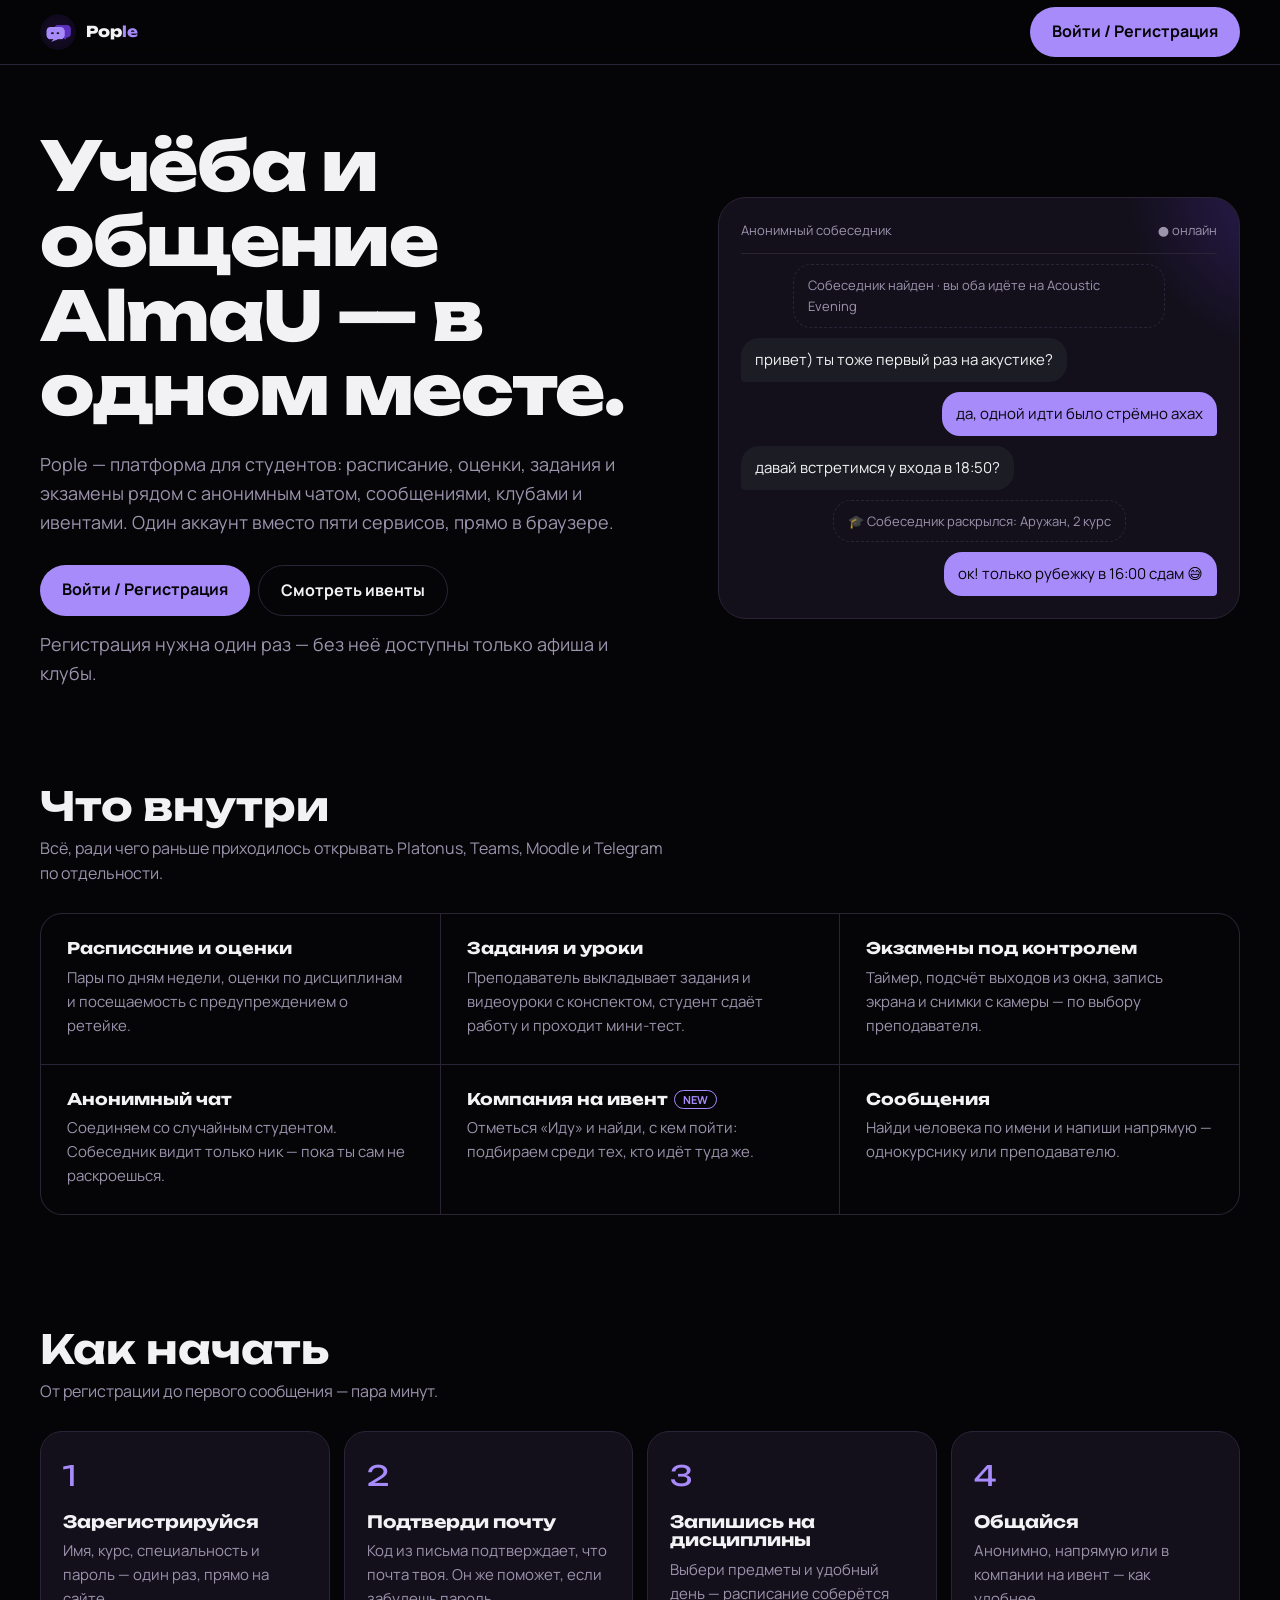
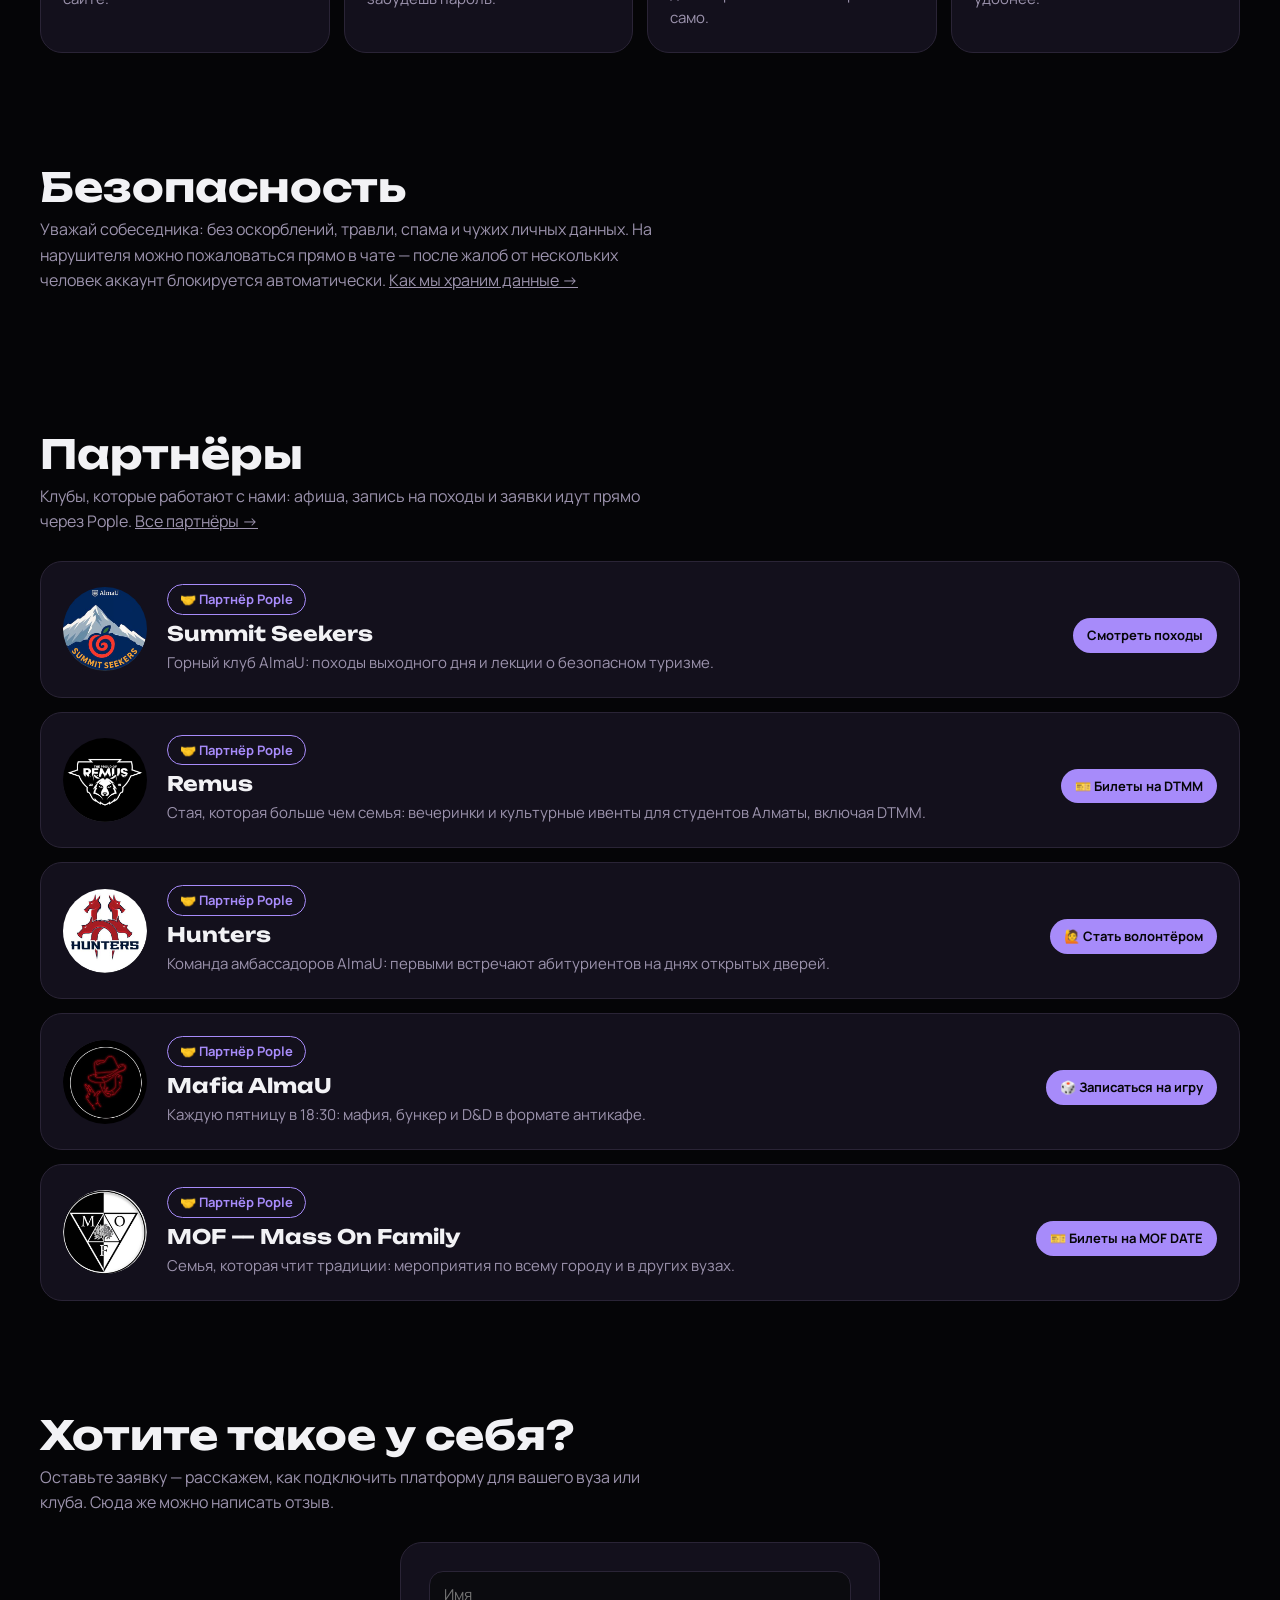
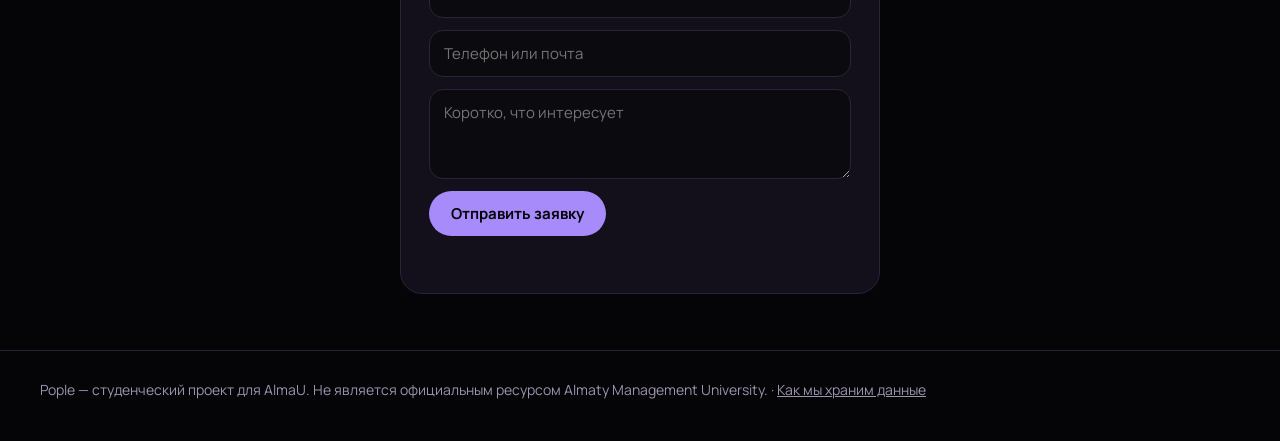
==== commit d6534ce1: "Add a Partners tab and 150 labelled demo people - New "Партнёры" page lists every club marked partne" ====
--- a/site/index.html
+++ b/site/index.html
@@ -89,7 +89,7 @@
  </div>
 
  <section>
-  <div class="head"><div><h2>Партнёры</h2><p>Клубы, которые работают с нами: афиша, запись на походы и заявки идут прямо через Pople.</p></div></div>
+  <div class="head"><div><h2>Партнёры</h2><p>Клубы, которые работают с нами: афиша, запись на походы и заявки идут прямо через Pople. <a href="#partners">Все партнёры →</a></p></div></div>
   <div class="partners">
    <a class="partner-card" href="#summit">
     <img src="img/clubs/summit.jpg" alt="Логотип Summit Seekers">
@@ -133,6 +133,15 @@
    <button class="btn" type="submit">Отправить заявку</button>
    <p class="lead-status" id="lead-status" aria-live="polite"></p>
   </form>
+ </section>
+</div>
+
+<!-- ПАРТНЁРЫ: клубы, с которыми мы сотрудничаем -->
+<div class="page" id="p-partners">
+ <section>
+  <div class="head"><div><h2>Партнёры <span class="count" id="partners-count"></span></h2><p>Студенческие клубы AlmaU, которые работают с Pople: афиша, запись на мероприятия и заявки идут прямо через платформу. У каждого партнёра — своя страница.</p></div></div>
+  <div class="partner-grid" id="partners-list"><div class="empty">Загрузка…</div></div>
+  <div class="cta" style="margin-top:28px"><h2>Ваш клуб хочет с нами?</h2><p>Оставьте заявку — подключим афишу, запись и страницу клуба.</p><a class="btn" href="#home" data-scroll="lead-form">Стать партнёром</a></div>
  </section>
 </div>
 
@@ -670,6 +679,7 @@
    <button type="button" data-admin-tab="keys">Ключи-приглашения</button>
    <button type="button" data-admin-tab="leads">Заявки</button>
    <button type="button" data-admin-tab="hikes">Походы</button>
+   <button type="button" data-admin-tab="demo">Демо-данные</button>
   </div>
   <div id="admin-body"></div>
  </section>
--- a/site/css/app.css
+++ b/site/css/app.css
@@ -388,3 +388,12 @@
 .count{font-weight:700}
 @media(max-width:520px){.tiles{grid-template-columns:repeat(3,1fr)}.tiles div{padding:10px 12px}.tiles b{font-size:20px}}
 details.course select,.att-row select{background:#0b0b0f;border:1px solid var(--line);border-radius:10px;padding:7px 9px;color:var(--text);font:14px Manrope,system-ui,sans-serif;max-width:100%}
+
+/* вкладка «Партнёры» */
+.partner-grid{display:grid;grid-template-columns:repeat(auto-fill,minmax(340px,1fr));gap:14px}
+.partner-tile{display:flex;flex-direction:column;gap:14px;background:var(--panel);border:1px solid var(--line);border-radius:22px;padding:22px}
+.partner-tile:hover{border-color:var(--acc)}
+.partner-tile>img{width:84px;height:84px;border-radius:50%;object-fit:cover;background:#fff}
+.partner-tile h3{font-size:20px;margin:8px 0 6px}.partner-tile p{margin:0;color:var(--mute);font-size:15px}
+.partner-tile .actions{margin-top:auto}
+.pill.demo{color:var(--mute);border-style:dashed}
